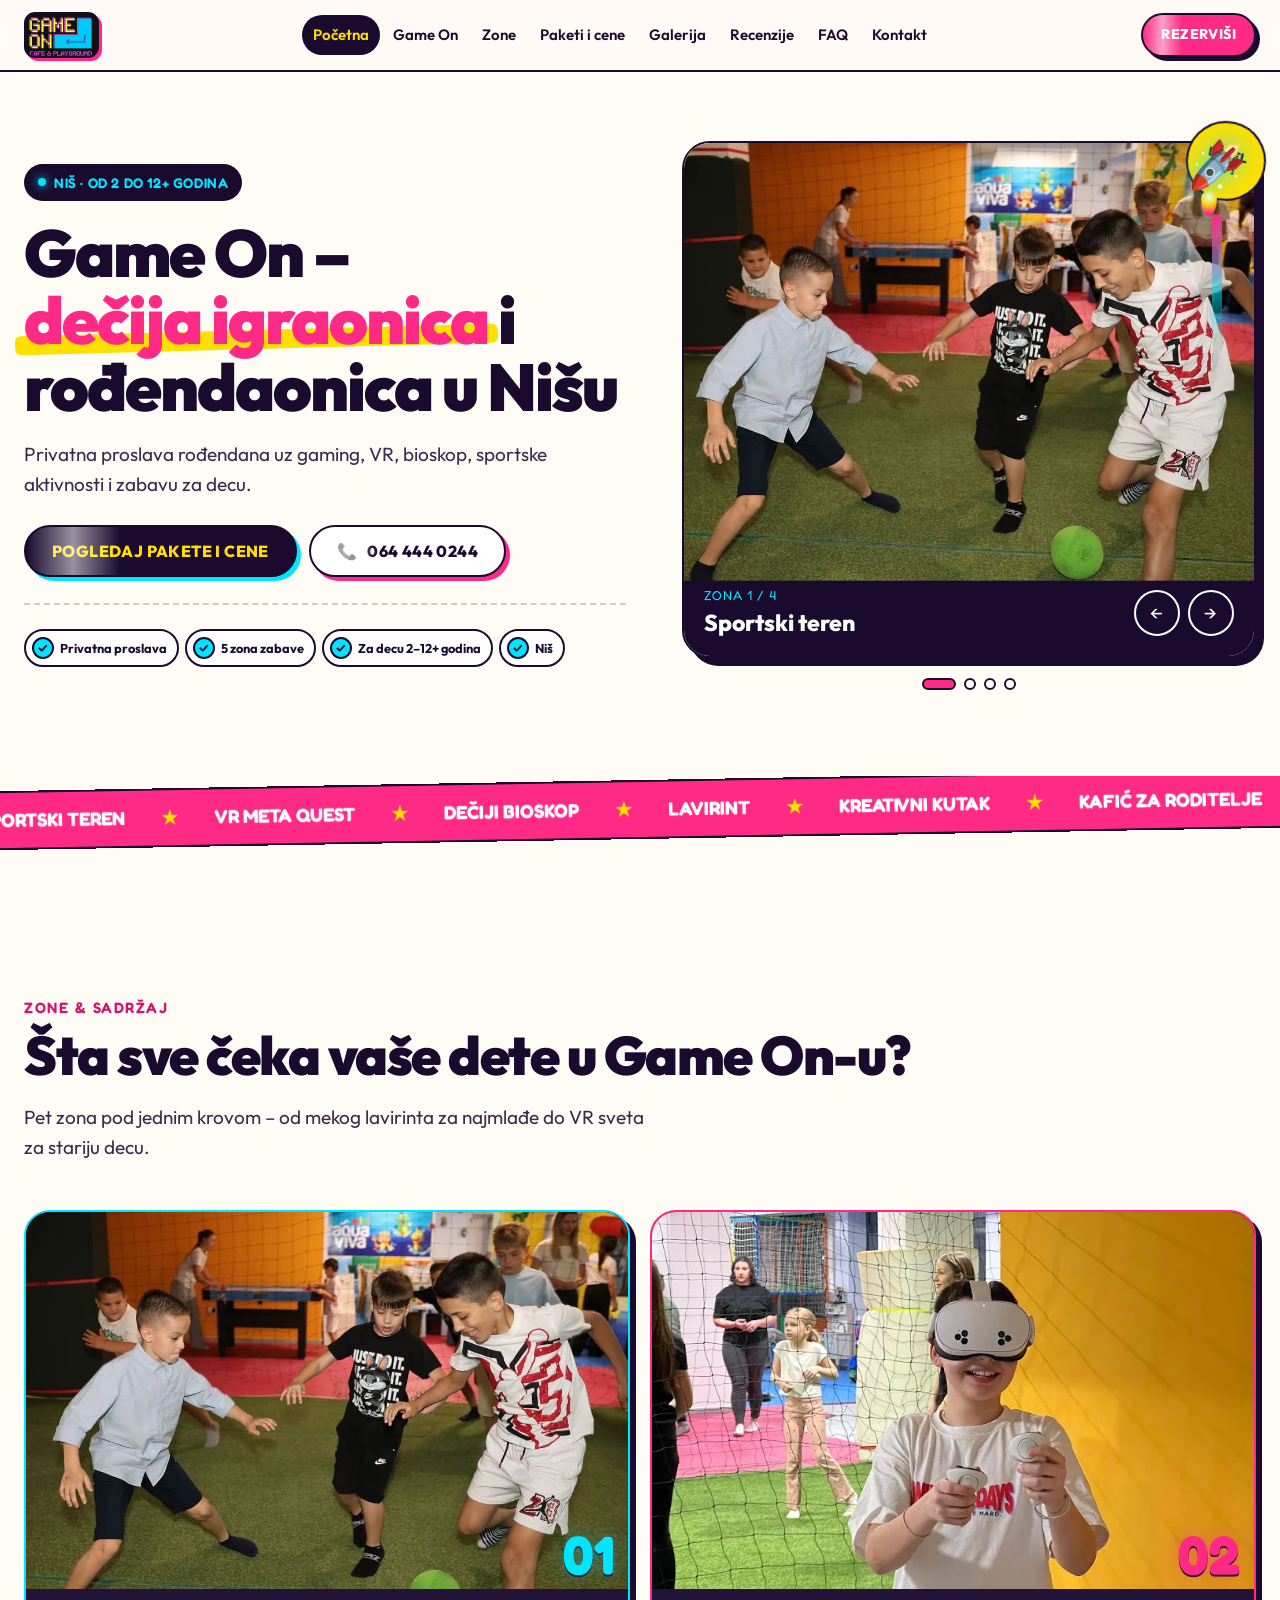
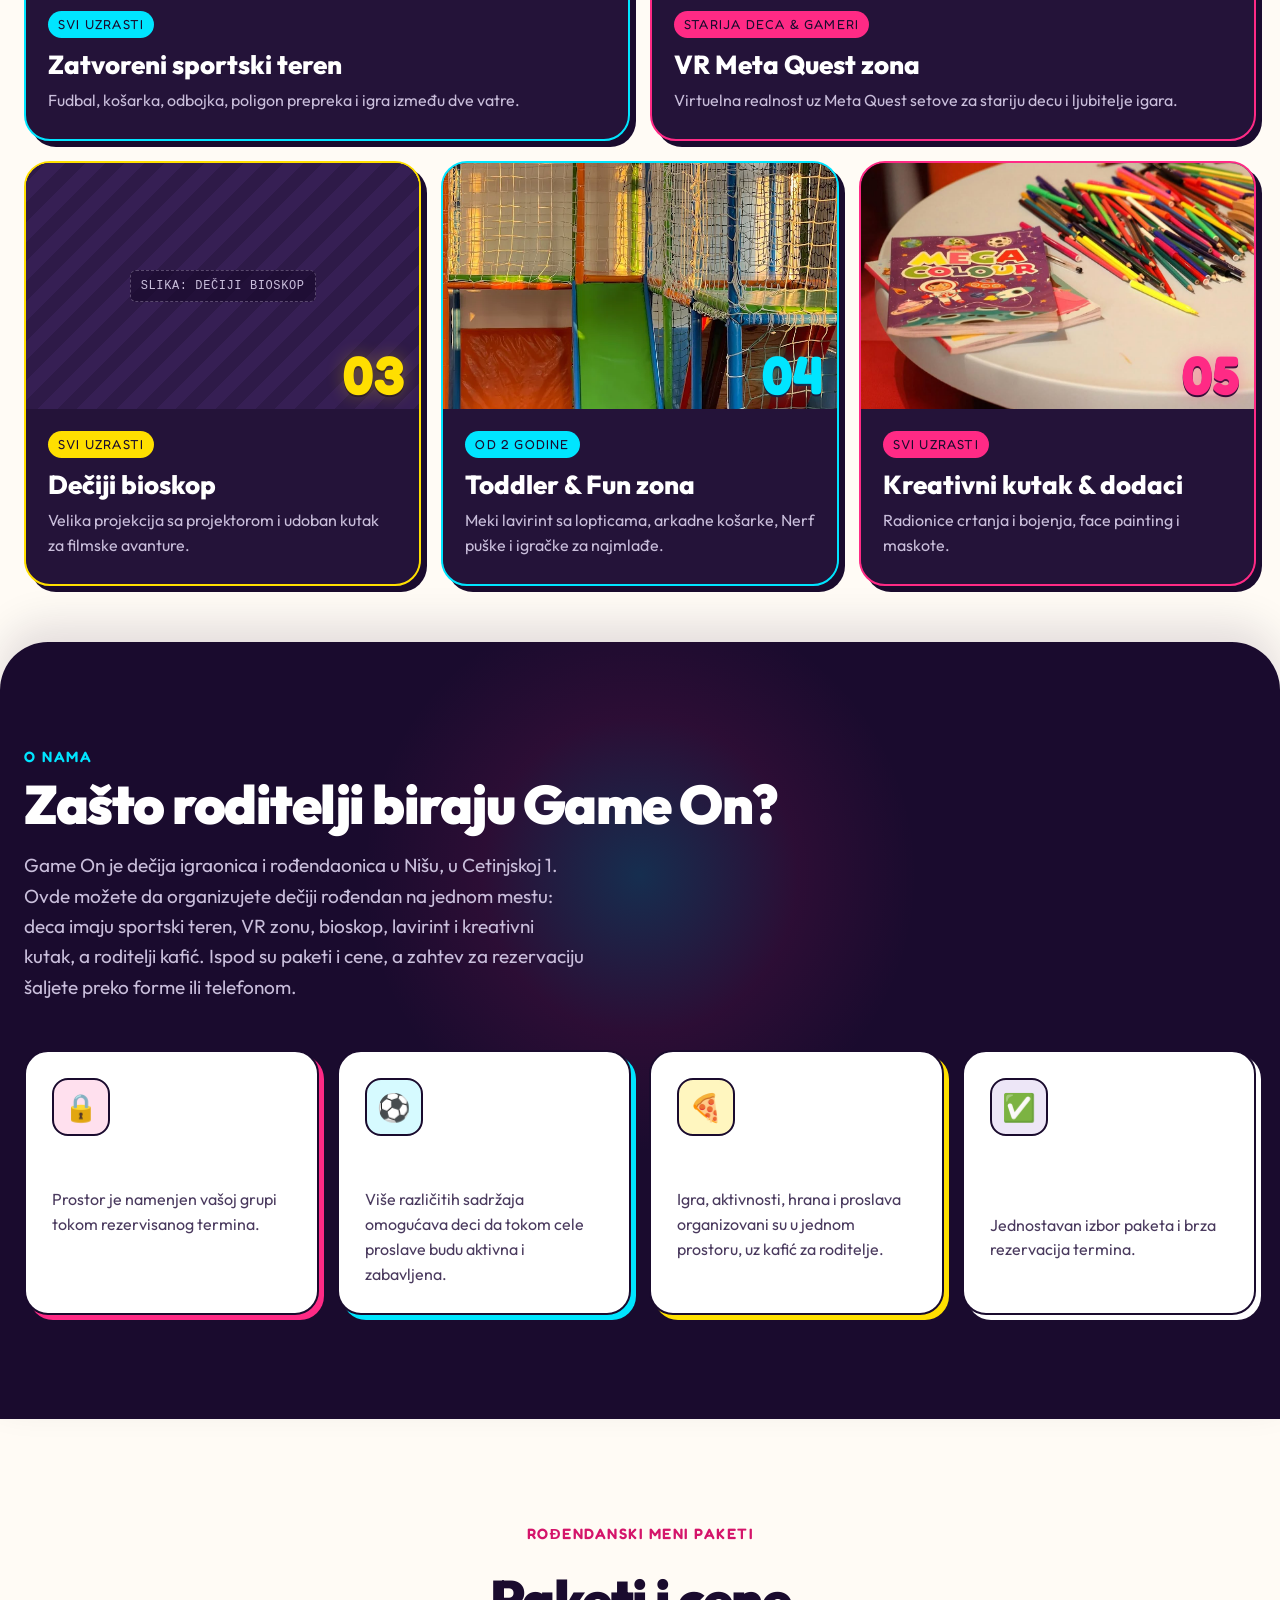
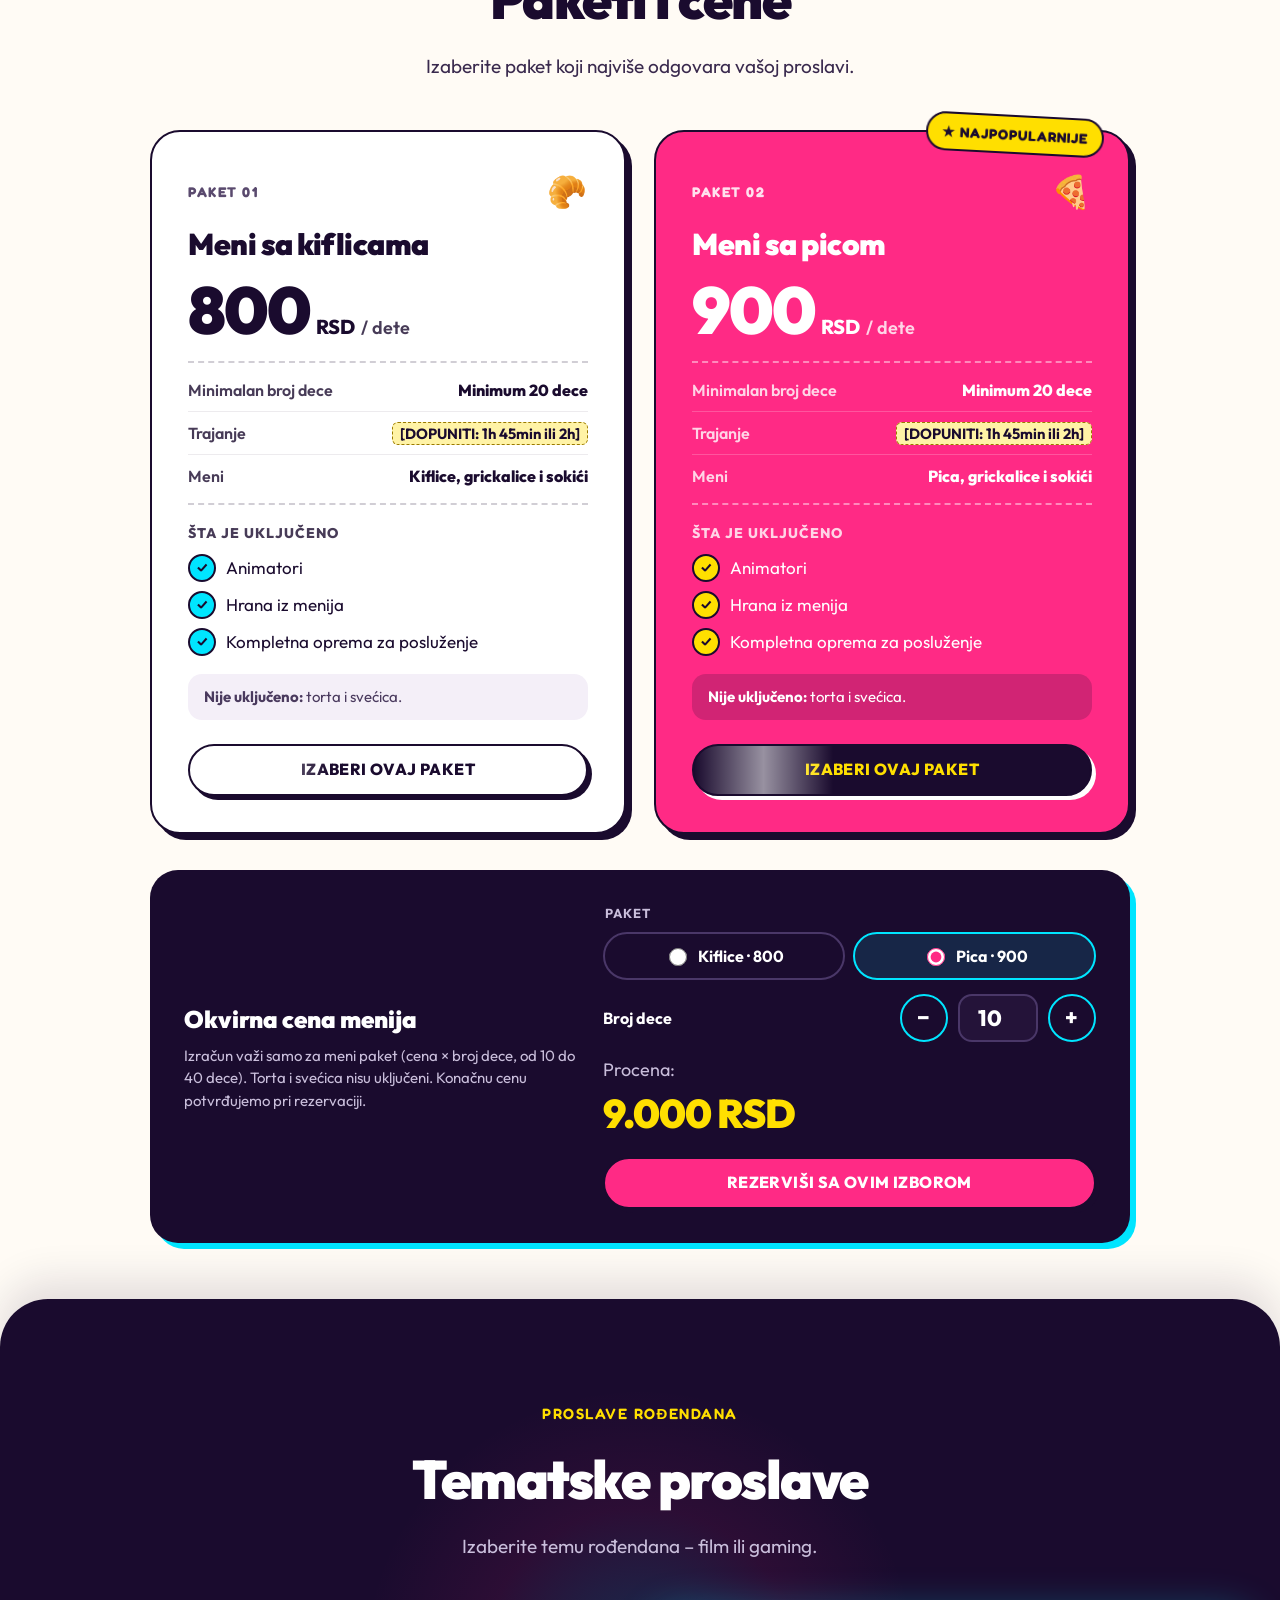
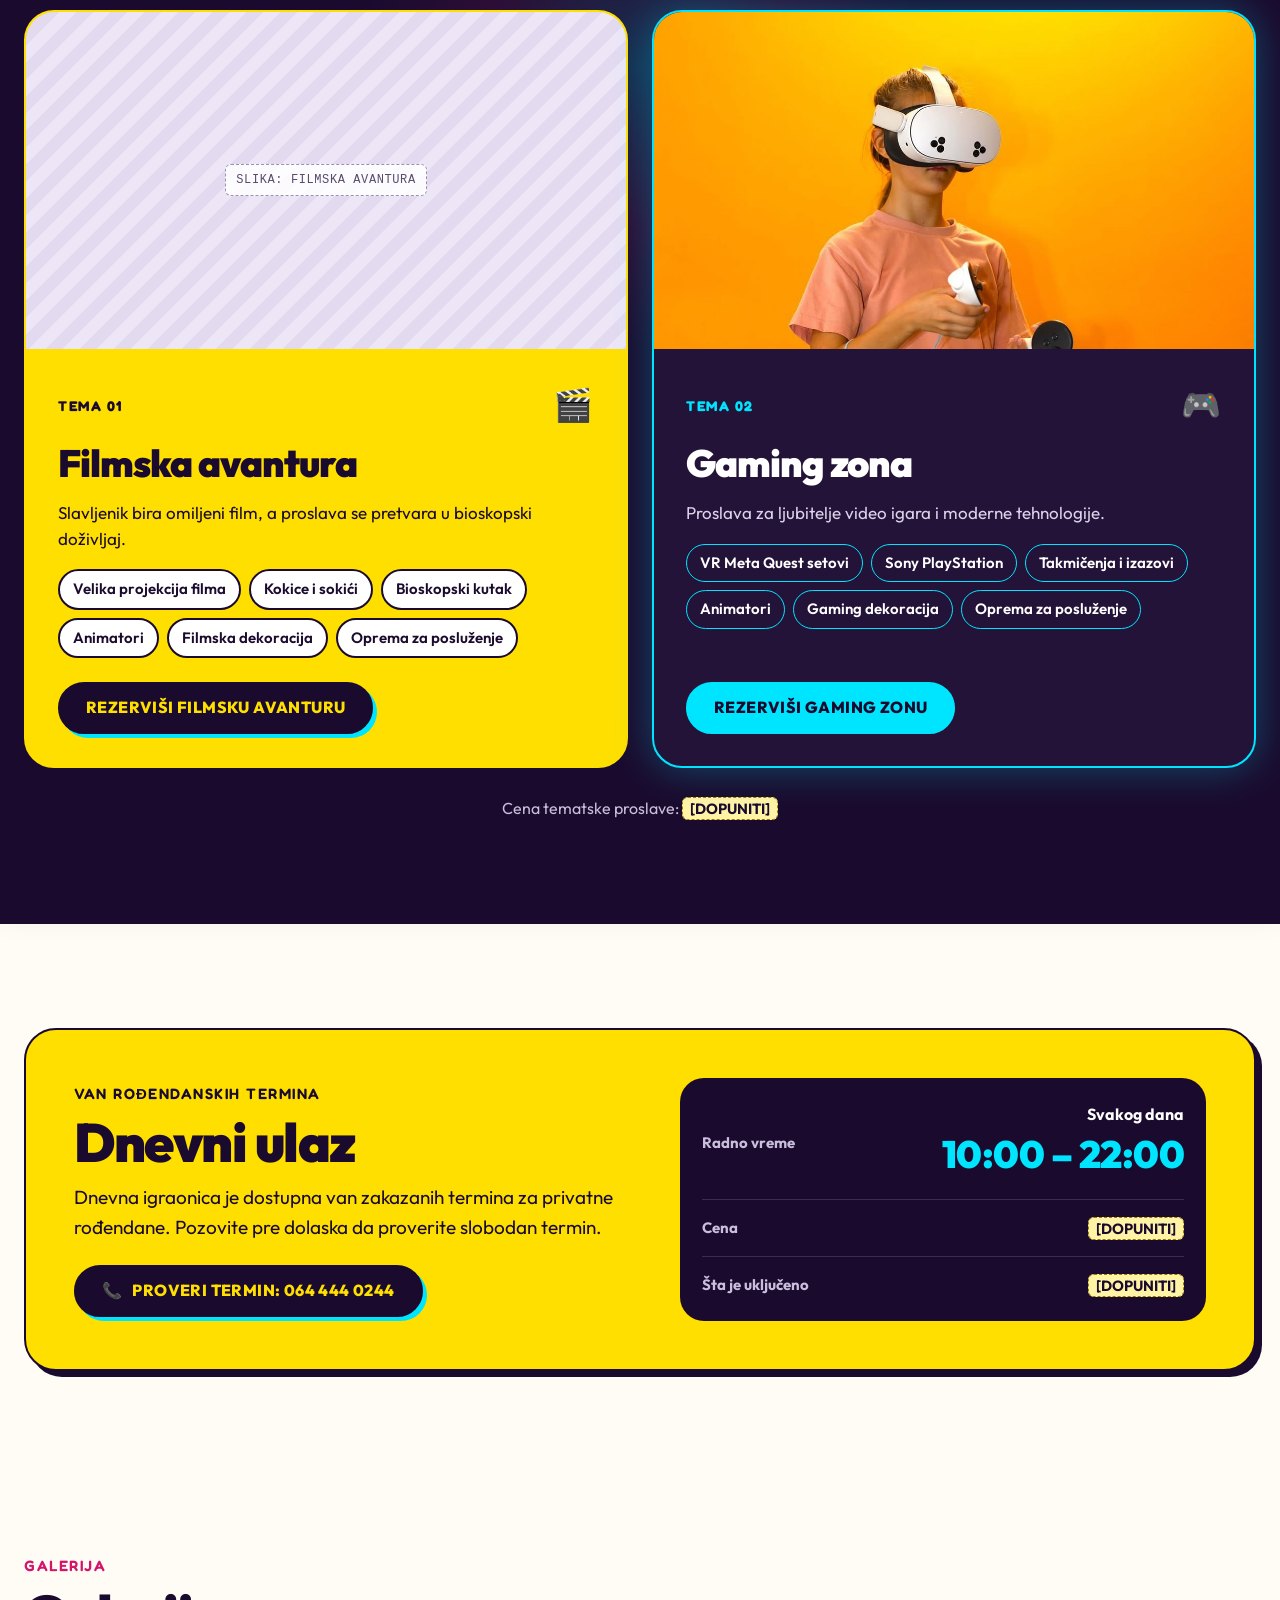
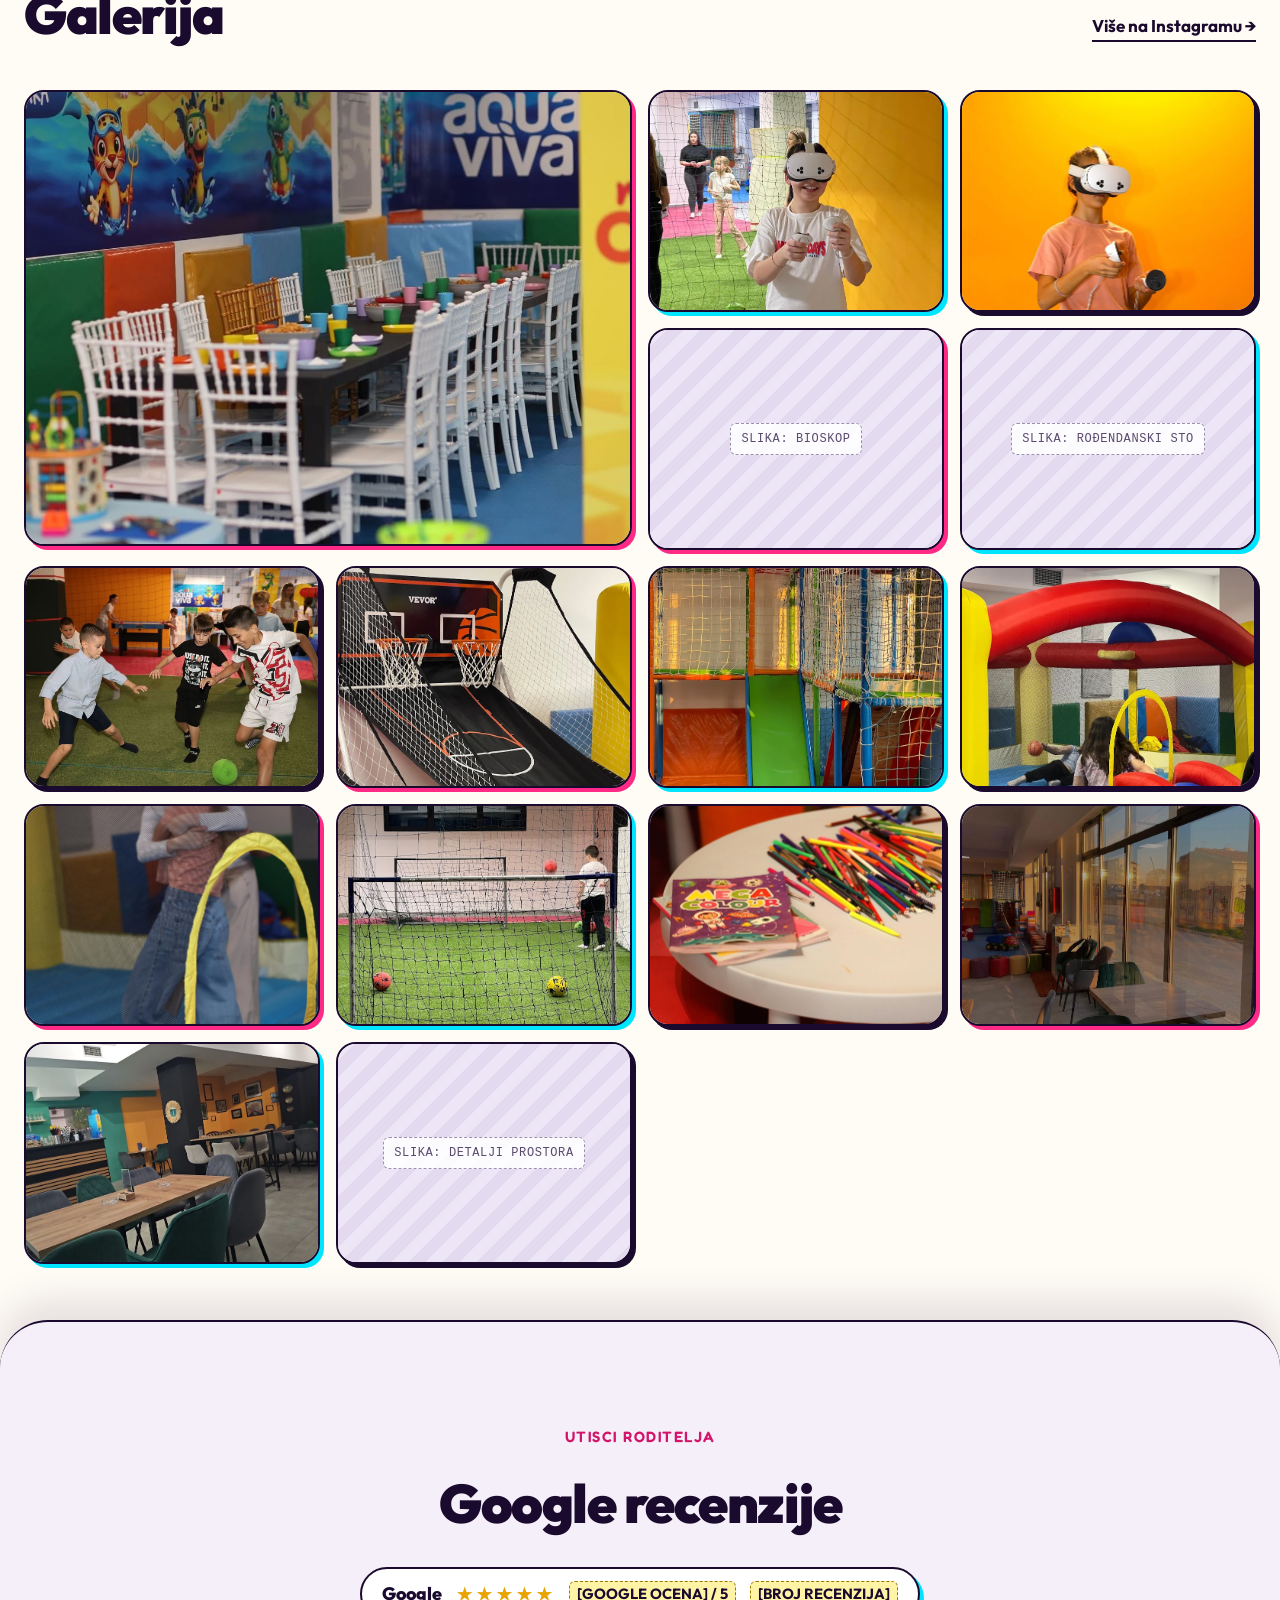
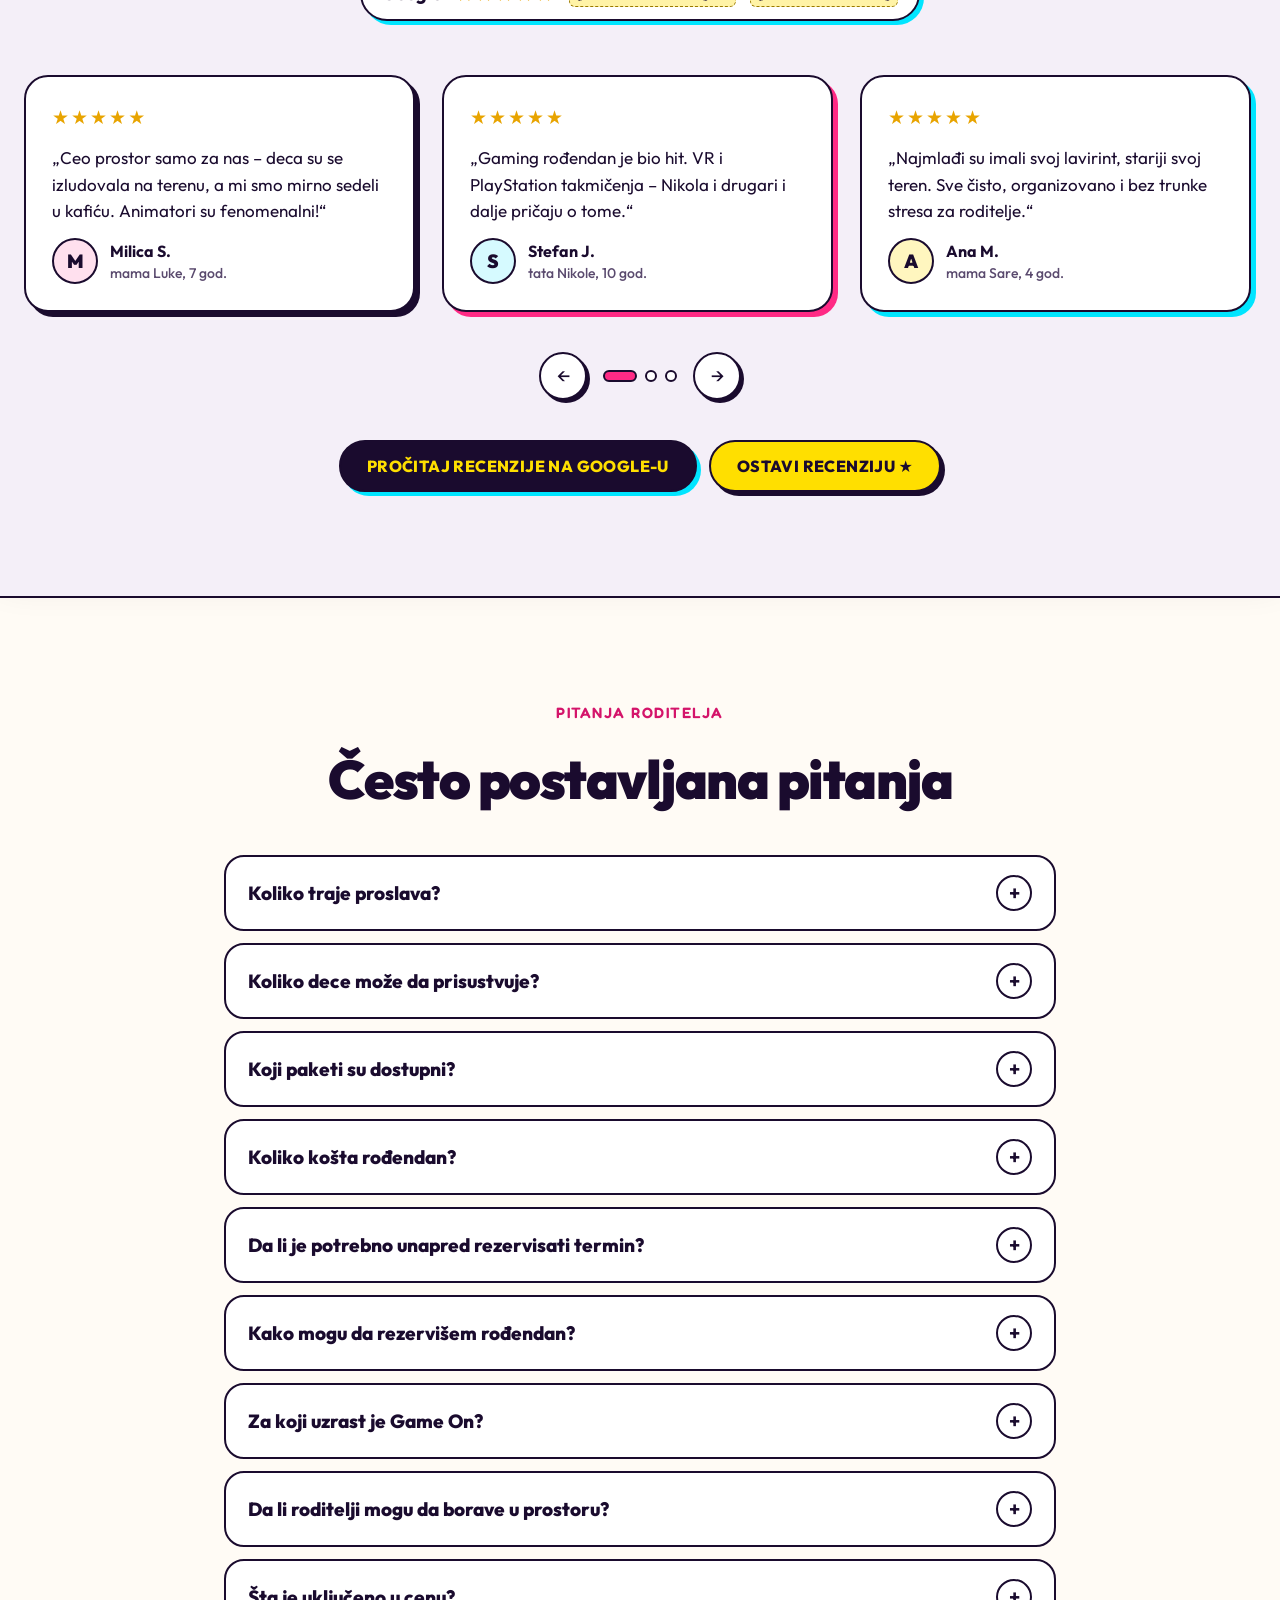
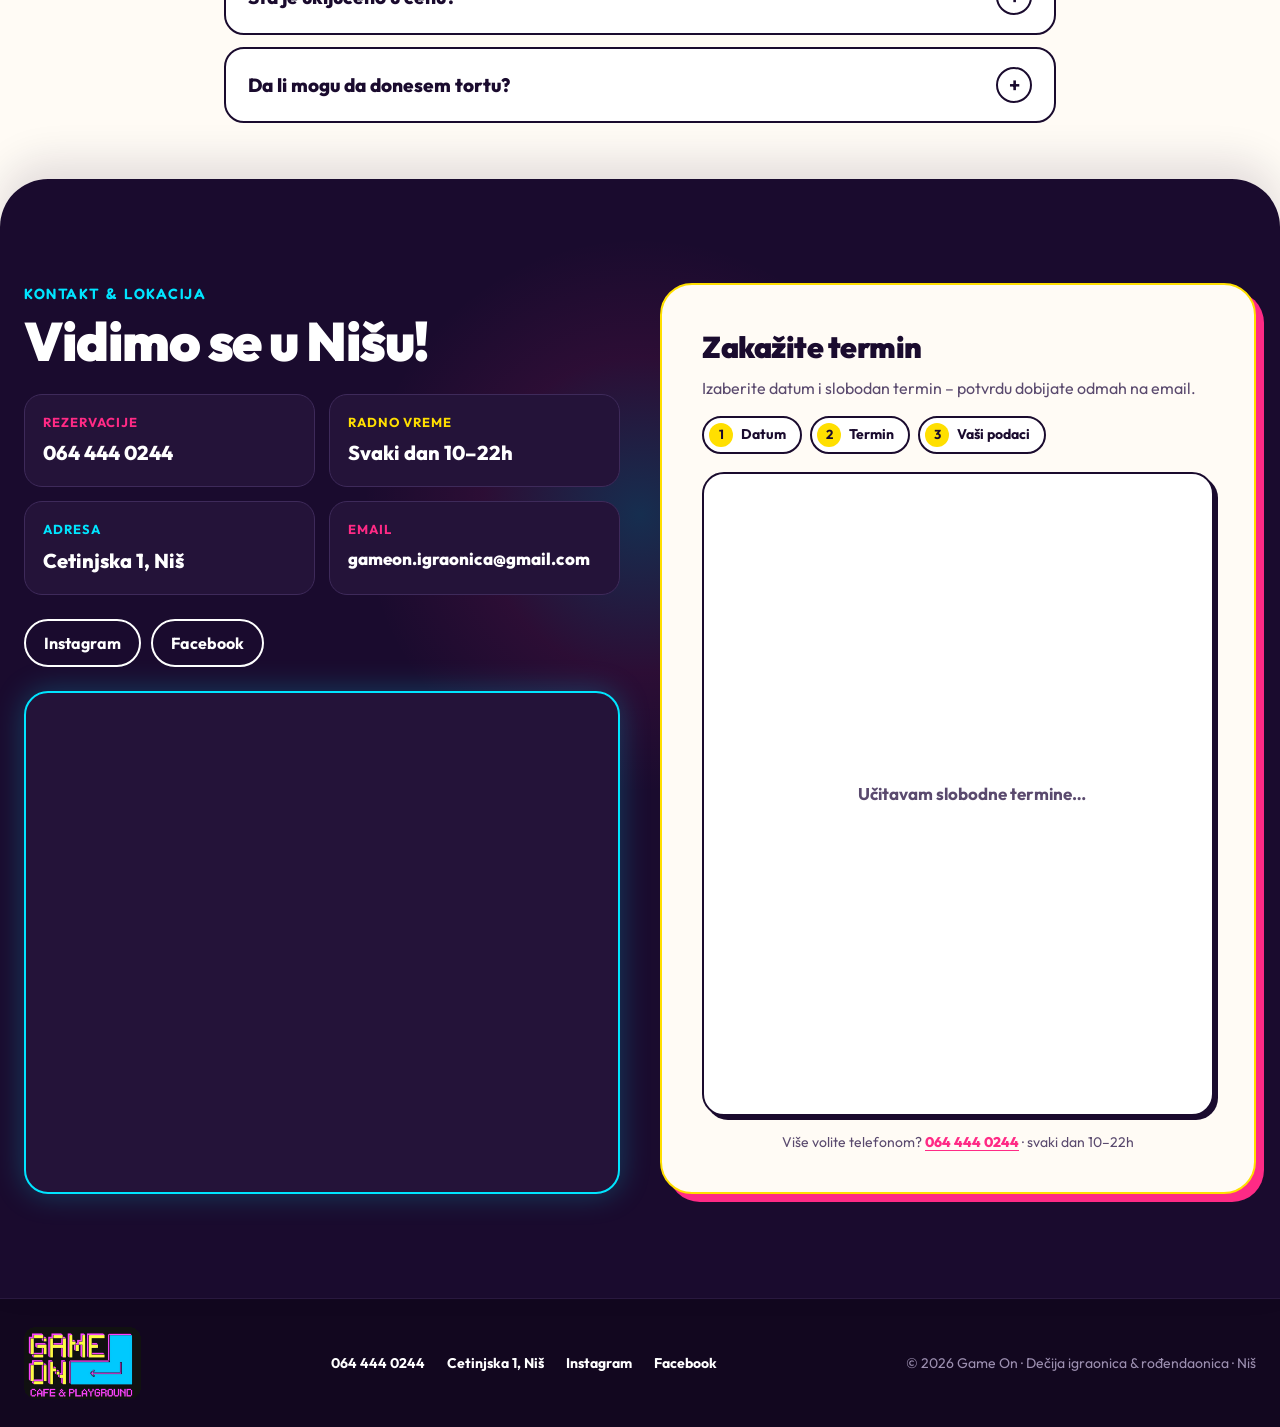
==== index.html @ c467e7fc "Add files via upload" ====
<!DOCTYPE html>
<html lang="sr-Latn">
<head>
<meta charset="utf-8">
<meta name="viewport" content="width=device-width, initial-scale=1.0">
<title>Game On – Dečija igraonica i rođendaonica u Nišu</title>
<meta name="description" content="Game On je dečija igraonica i rođendaonica u Nišu. Pogledajte pakete i cene, zone za zabavu i rezervišite termin za dečiji rođendan.">
<meta name="robots" content="index, follow">
<link rel="canonical" href="https://misicv89-ops.github.io/Game-On/">
<meta name="theme-color" content="#1A0B2E">
<!-- Google Search Console: ovde nalepite verifikacioni meta tag, npr.
<meta name="google-site-verification" content="[DOPUNITI]"> -->

<meta property="og:type" content="website">
<meta property="og:locale" content="sr_RS">
<meta property="og:site_name" content="Game On">
<meta property="og:title" content="Game On – Dečija igraonica i rođendaonica u Nišu">
<meta property="og:description" content="Privatne proslave rođendana uz gaming, VR, bioskop i sportske aktivnosti. Paketi od 800 RSD po detetu. Cetinjska 1, Niš.">
<meta property="og:url" content="https://misicv89-ops.github.io/Game-On/">
<!-- OG slika: zameniti finalnom hero fotografijom (preporuka 1200x630) -->
<meta property="og:image" content="https://misicv89-ops.github.io/Game-On/assets/hero-sala.jpg">
<meta property="og:image:alt" content="Rođendanska sala dečije igraonice Game On u Nišu">
<meta name="twitter:card" content="summary_large_image">
<meta name="twitter:title" content="Game On – Dečija igraonica i rođendaonica u Nišu">
<meta name="twitter:description" content="Privatne proslave rođendana uz gaming, VR, bioskop i sportske aktivnosti u Nišu.">
<meta name="twitter:image" content="https://misicv89-ops.github.io/Game-On/assets/hero-sala.jpg">

<link rel="icon" href="favicon.ico" sizes="any">
<link rel="icon" type="image/png" sizes="32x32" href="assets/icons/favicon-32.png">
<link rel="apple-touch-icon" href="assets/icons/apple-touch-icon.png">
<link rel="manifest" href="site.webmanifest">

<link rel="preconnect" href="https://fonts.googleapis.com">
<link rel="preconnect" href="https://fonts.gstatic.com" crossorigin>
<link rel="stylesheet" href="https://fonts.googleapis.com/css2?family=Fredoka:wght@600;700&family=Outfit:wght@400;600;700;800;900&display=swap">
<link rel="preload" as="image" href="assets/hero-teren.jpg" fetchpriority="high">
<link rel="stylesheet" href="styles.css">
<script>document.documentElement.classList.add('js')</script>
<script defer src="main.js"></script>

<script type="application/ld+json">
{
  "@context": "https://schema.org",
  "@type": "EntertainmentBusiness",
  "@id": "https://misicv89-ops.github.io/Game-On/#business",
  "name": "Game On",
  "description": "Dečija igraonica i rođendaonica u Nišu.",
  "url": "https://misicv89-ops.github.io/Game-On/",
  "image": "https://misicv89-ops.github.io/Game-On/assets/hero-sala.jpg",
  "logo": "https://misicv89-ops.github.io/Game-On/assets/logo.webp",
  "telephone": "+381644440244",
  "email": "gameon.igraonica@gmail.com",
  "address": {
    "@type": "PostalAddress",
    "streetAddress": "Cetinjska 1",
    "addressLocality": "Niš",
    "addressCountry": "RS"
  },
  "openingHoursSpecification": [{
    "@type": "OpeningHoursSpecification",
    "dayOfWeek": ["Monday","Tuesday","Wednesday","Thursday","Friday","Saturday","Sunday"],
    "opens": "10:00",
    "closes": "22:00"
  }],
  "priceRange": "800–900 RSD po detetu",
  "sameAs": [
    "https://www.instagram.com/igraonicagameon/",
    "https://www.facebook.com/p/Igraonica-Game-On-61588146980628/"
  ]
}
</script>
<script type="application/ld+json">
{
  "@context": "https://schema.org",
  "@type": "FAQPage",
  "mainEntity": [
    {"@type":"Question","name":"Koji paketi su dostupni?","acceptedAnswer":{"@type":"Answer","text":"Dostupna su dva rođendanska meni paketa: Meni sa kiflicama (800 RSD po detetu) i Meni sa picom (900 RSD po detetu). Dostupne su i tematske proslave Filmska avantura i Gaming zona."}},
    {"@type":"Question","name":"Koliko košta rođendan?","acceptedAnswer":{"@type":"Answer","text":"Cena je 800 RSD po detetu za Meni sa kiflicama i 900 RSD po detetu za Meni sa picom. Minimalni paket je za 20 dece. Torta i svećica nisu uključeni u cenu."}},
    {"@type":"Question","name":"Kako mogu da rezervišem rođendan?","acceptedAnswer":{"@type":"Answer","text":"Pošaljite zahtev preko forme na sajtu, pozovite 064 444 0244 ili pišite na gameon.igraonica@gmail.com. Termin je potvrđen tek nakon naše potvrde."}},
    {"@type":"Question","name":"Za koji uzrast je Game On?","acceptedAnswer":{"@type":"Answer","text":"Sadržaji su prilagođeni deci od 2 do 12+ godina – od mekog lavirinta za najmlađe do VR Meta Quest zone za stariju decu."}},
    {"@type":"Question","name":"Da li roditelji mogu da borave u prostoru?","acceptedAnswer":{"@type":"Answer","text":"Da. Za roditelje je predviđen kafić u okviru igraonice, sa ponudom hrane i pića."}},
    {"@type":"Question","name":"Šta je uključeno u cenu?","acceptedAnswer":{"@type":"Answer","text":"U cenu paketa uključeni su animatori, hrana iz izabranog menija (kiflice ili pica, grickalice i sokići) i kompletna oprema za posluženje. Torta i svećica nisu uključeni."}}
  ]
}
</script>
</head>
<body>
<a class="skip" href="#main">Preskoči na sadržaj</a>

<header class="hdr" id="hdr">
  <div class="wrap hdr-in">
    <a class="logo" href="#pocetna" aria-label="Game On – početna">
      <span class="logo-img"><img src="assets/logo.webp" alt="Game On logo" width="163" height="100"></span>
      <span class="logo-sub">Dečija igraonica<br>&amp; rođendaonica</span>
    </a>
    <nav class="nav" aria-label="Glavna navigacija">
      <a href="#pocetna">Početna</a>
      <a href="#o-nama">Game On</a>
      <a href="#zone">Zone</a>
      <a href="#paketi">Paketi i cene</a>
      <a href="#galerija">Galerija</a>
      <a href="#recenzije">Recenzije</a>
      <a href="#faq">FAQ</a>
      <a href="#kontakt">Kontakt</a>
    </nav>
    <div class="hdr-actions">
      <a class="btn btn-pink btn-sm hdr-cta" href="#rezervacija">Rezerviši</a>
      <button class="burger" id="burger" type="button" aria-label="Otvori meni" aria-expanded="false" aria-controls="mnav"><span></span><span></span><span></span></button>
    </div>
  </div>
  <nav class="mnav" id="mnav" aria-label="Mobilna navigacija">
    <a href="#pocetna">Početna</a>
    <a href="#o-nama">Game On</a>
    <a href="#zone">Zone</a>
    <a href="#paketi">Paketi i cene</a>
    <a href="#galerija">Galerija</a>
    <a href="#recenzije">Recenzije</a>
    <a href="#faq">FAQ</a>
    <a href="#kontakt">Kontakt</a>
    <a class="btn btn-pink" href="#rezervacija">Rezerviši</a>
  </nav>
  <div class="progress" aria-hidden="true"><div id="progress"></div></div>
</header>

<main id="main">

<!-- 1. HERO -->
<section class="hero" id="pocetna">
  <div class="wrap hero-grid">
    <div class="hero-copy">
      <p class="pill-dark"><span class="dot-cyan" aria-hidden="true"></span>Niš · od 2 do 12+ godina</p>
      <h1>Game On – <span class="hl">dečija igraonica</span> i rođendaonica u Nišu</h1>
      <p class="lead">Privatna proslava rođendana uz gaming, VR, bioskop, sportske aktivnosti i zabavu za decu.</p>
      <div class="hero-cta">
        <a class="btn btn-dark" href="#paketi">Pogledaj pakete i cene</a>
        <a class="btn btn-light btn-call" href="tel:+381644440244" aria-label="Pozovite nas: 064 444 0244"><span class="ico-d" aria-hidden="true">📞</span><span class="pulse" aria-hidden="true"></span><span class="call-pre">Pozovite nas · </span>064 444 0244</a>
      </div>
      <dl class="stats" aria-label="Game On u brojkama">
        <div><dt class="stat-n" data-count>100%</dt><dd>privatne proslave</dd></div>
        <div><dt class="stat-n" data-count>5 zona</dt><dd>igre i zabave</dd></div>
        <div><dt class="stat-n" data-count>10–22h</dt><dd>svakog dana</dd></div>
      </dl>
      <ul class="trust" aria-label="Ukratko o Game On-u">
        <li><span aria-hidden="true">✓</span>Privatna proslava</li>
        <li><span aria-hidden="true">✓</span>5 zona zabave</li>
        <li><span aria-hidden="true">✓</span>Za decu 2–12+ godina</li>
        <li><span aria-hidden="true">✓</span>Niš</li>
      </ul>
    </div>

    <div class="hero-visual">
      <div class="levelup" aria-hidden="true">LEVEL<br>UP!</div>
      <div class="slider" id="slider" aria-roledescription="karusel" aria-label="Prostor igraonice Game On">
        <div class="slides">
          <figure class="slide on"><img src="assets/hero-teren.jpg" alt="Zatvoreni sportski teren u dečijoj igraonici Game On u Nišu" width="1200" height="960" fetchpriority="high" decoding="async"></figure>
          <figure class="slide contain"><img src="assets/hero-vr.jpg" alt="Dete igra VR Meta Quest u gaming zoni igraonice Game On" width="900" height="900" loading="lazy" decoding="async"></figure>
          <figure class="slide"><img src="assets/hero-kafic.webp" alt="Kafić za roditelje u igraonici Game On Niš" width="1200" height="960" loading="lazy" decoding="async"></figure>
          <figure class="slide"><img src="assets/hero-sala.jpg" alt="Rođendanska sala za dečije rođendane u Nišu – Game On" width="1200" height="960" loading="lazy" decoding="async"></figure>
        </div>
        <div class="slider-bar">
          <div>
            <p class="slider-num" id="slideNum">Zona 1 / 4</p>
            <p class="slider-label" id="slideLabel" aria-live="polite">Sportski teren</p>
          </div>
          <div class="slider-btns">
            <button type="button" class="round" id="prev" aria-label="Prethodna fotografija">←</button>
            <button type="button" class="round" id="next" aria-label="Sledeća fotografija">→</button>
          </div>
        </div>
      </div>
      <div class="dots" id="dots" role="group" aria-label="Izbor fotografije">
        <button type="button" aria-label="Sportski teren" aria-current="true"></button>
        <button type="button" aria-label="VR Meta Quest zona"></button>
        <button type="button" aria-label="Kafić za roditelje"></button>
        <button type="button" aria-label="Rođendanska sala"></button>
      </div>
    </div>
  </div>
</section>

<div class="marquee-clip"><div class="marquee" aria-hidden="true">
  <div class="marquee-track">
    <div><span>Sportski teren</span><b>★</b><span>VR Meta Quest</span><b>★</b><span>Dečiji bioskop</span><b>★</b><span>Lavirint</span><b>★</b><span>Kreativni kutak</span><b>★</b><span>Kafić za roditelje</span><b>★</b><span>Nerf &amp; arkade</span><b>★</b><span>Face painting</span><b>★</b></div>
    <div><span>Sportski teren</span><b>★</b><span>VR Meta Quest</span><b>★</b><span>Dečiji bioskop</span><b>★</b><span>Lavirint</span><b>★</b><span>Kreativni kutak</span><b>★</b><span>Kafić za roditelje</span><b>★</b><span>Nerf &amp; arkade</span><b>★</b><span>Face painting</span><b>★</b></div>
  </div>
</div></div>


<!-- 4. ZONE -->
<section class="sec stack sec-cream" id="zone" aria-labelledby="zone-h">
  <div class="wrap">
    <div class="sec-head">
      <div>
        <p class="eyebrow">Zone &amp; sadržaj</p>
        <h2 class="title" id="zone-h">Šta sve čeka vaše dete u Game On-u?</h2>
      </div>
      <p class="lead">Pet zona pod jednim krovom – od mekog lavirinta za najmlađe do VR sveta za stariju decu.</p>
    </div>
    <div class="zones">
      <article class="zone reveal" style="--c:#00E5FF;--g:rgba(0,229,255,.35)">
        <div class="zone-media"><img src="assets/zona-teren.jpg" alt="Zatvoreni sportski teren za fudbal i košarku u igraonici Game On Niš" width="800" height="500" loading="lazy" decoding="async"><span class="zone-num" aria-hidden="true">01</span></div>
        <div class="zone-body">
          <p class="badge">Svi uzrasti</p>
          <h3>Zatvoreni sportski teren</h3>
          <p>Fudbal, košarka, odbojka, poligon prepreka i igra između dve vatre.</p>
        </div>
      </article>
      <article class="zone reveal" style="--c:#FF2A85;--g:rgba(255,42,133,.4)">
        <div class="zone-media"><img src="assets/zona-a.webp" alt="VR Meta Quest gaming zona u dečijoj igraonici Game On" width="800" height="500" loading="lazy" decoding="async"><span class="zone-num" aria-hidden="true">02</span></div>
        <div class="zone-body">
          <p class="badge">Starija deca &amp; gameri</p>
          <h3>VR Meta Quest zona</h3>
          <p>Virtuelna realnost uz Meta Quest setove za stariju decu i ljubitelje igara.</p>
        </div>
      </article>
      <article class="zone reveal" style="--c:#FFDF00;--g:rgba(255,223,0,.3)">
        <div class="zone-media">
          <!-- SLIKA: dečiji bioskop -->
          <div class="ph ph-dark" role="img" aria-label="Dečiji bioskop sa velikim platnom u igraonici Game On Niš"><span>SLIKA: DEČIJI BIOSKOP</span></div>
          <span class="zone-num" aria-hidden="true">03</span>
        </div>
        <div class="zone-body">
          <p class="badge">Svi uzrasti</p>
          <h3>Dečiji bioskop</h3>
          <p>Velika projekcija sa projektorom i udoban kutak za filmske avanture.</p>
        </div>
      </article>
      <article class="zone reveal" style="--c:#00E5FF;--g:rgba(0,229,255,.35)">
        <div class="zone-media"><img src="assets/gal-penjalica.webp" alt="Meki lavirint sa toboganom za najmlađe u igraonici Game On" width="800" height="500" loading="lazy" decoding="async"><span class="zone-num" aria-hidden="true">04</span></div>
        <div class="zone-body">
          <p class="badge">Od 2 godine</p>
          <h3>Toddler &amp; Fun zona</h3>
          <p>Meki lavirint sa lopticama, arkadne košarke, Nerf puške i igračke za najmlađe.</p>
        </div>
      </article>
      <article class="zone reveal" style="--c:#FF2A85;--g:rgba(255,42,133,.4)">
        <div class="zone-media"><img src="assets/zona-c.jpg" alt="Kreativni kutak za crtanje i bojenje u igraonici Game On" width="800" height="500" loading="lazy" decoding="async"><span class="zone-num" aria-hidden="true">05</span></div>
        <div class="zone-body">
          <p class="badge">Svi uzrasti</p>
          <h3>Kreativni kutak &amp; dodaci</h3>
          <p>Radionice crtanja i bojenja, face painting i maskote.</p>
        </div>
      </article>
    </div>
  </div>
</section>

<!-- 5. ZAŠTO GAME ON -->
<section class="sec dark stack" id="o-nama" aria-labelledby="why-h">
  <div class="wrap">
    <div class="sec-head">
      <div>
        <p class="eyebrow eyebrow-cyan">O nama</p>
        <h2 class="title" id="why-h">Zašto roditelji biraju Game On?</h2>
      </div>
      <p class="lead lead-dark seo-text">Game On je dečija igraonica i rođendaonica u Nišu, u Cetinjskoj 1. Ovde možete da organizujete dečiji rođendan na jednom mestu: deca imaju sportski teren, VR zonu, bioskop, lavirint i kreativni kutak, a roditelji kafić. Ispod su paketi i cene, a zahtev za rezervaciju šaljete preko forme ili telefonom.</p>
    </div>
    <div class="why">
      <article class="card reveal" style="--s:#FF2A85"><span class="ico ico-lg" style="--bg:#FFE0EE" aria-hidden="true">🔒</span><h3>Privatna proslava</h3><p>Prostor je namenjen vašoj grupi tokom rezervisanog termina.</p></article>
      <article class="card reveal" style="--s:#00E5FF"><span class="ico ico-lg" style="--bg:#D6FAFF" aria-hidden="true">⚽</span><h3>Zabava za decu</h3><p>Više različitih sadržaja omogućava deci da tokom cele proslave budu aktivna i zabavljena.</p></article>
      <article class="card reveal" style="--s:#FFDF00"><span class="ico ico-lg" style="--bg:#FFF6BF" aria-hidden="true">🍕</span><h3>Sve na jednom mestu</h3><p>Igra, aktivnosti, hrana i proslava organizovani su u jednom prostoru, uz kafić za roditelje.</p></article>
      <article class="card reveal" style="--s:#fff"><span class="ico ico-lg" style="--bg:#EDE6F7" aria-hidden="true">✅</span><h3>Bez nepotrebnog komplikovanja</h3><p>Jednostavan izbor paketa i brza rezervacija termina.</p></article>
    </div>
  </div>
</section>


<!-- 7. PAKETI I CENE -->
<section class="sec" id="paketi" aria-labelledby="paketi-h">
  <div class="wrap">
    <div class="sec-head center">
      <p class="eyebrow">Rođendanski meni paketi</p>
      <h2 class="title" id="paketi-h">Paketi i cene</h2>
      <p class="lead">Izaberite paket koji najviše odgovara vašoj proslavi.</p>
    </div>
    <div class="pkgs">
      <article class="pkg reveal">
        <p class="pkg-tag">Paket 01 <span aria-hidden="true">🥐</span></p>
        <h3>Meni sa kiflicama</h3>
        <p class="price"><strong>800</strong> RSD <span>/ dete</span></p>
        <dl class="facts">
          <div><dt>Minimalan broj dece</dt><dd>Minimum 20 dece</dd></div>
          <!-- DOPUNITI: trajanje. Na starom sajtu stoji i "1h 45min" (paketi) i "2h" (o nama). Upisati tačan podatak. -->
          <div><dt>Trajanje</dt><dd><mark class="todo">[DOPUNITI: 1h 45min ili 2h]</mark></dd></div>
          <div><dt>Meni</dt><dd>Kiflice, grickalice i sokići</dd></div>
        </dl>
        <p class="pkg-sub">Šta je uključeno</p>
        <ul class="checks">
          <li>Animatori</li>
          <li>Hrana iz menija</li>
          <li>Kompletna oprema za posluženje</li>
        </ul>
        <p class="pkg-note"><strong>Nije uključeno:</strong> torta i svećica.</p>
        <button type="button" class="btn btn-light-dark" data-pkg="Meni sa kiflicama — 800 RSD / dete">Izaberi ovaj paket</button>
      </article>
      <article class="pkg pkg-hot reveal">
        <p class="pkg-flag">★ Najpopularnije</p>
        <p class="pkg-tag">Paket 02 <span aria-hidden="true">🍕</span></p>
        <h3>Meni sa picom</h3>
        <p class="price"><strong>900</strong> RSD <span>/ dete</span></p>
        <dl class="facts">
          <div><dt>Minimalan broj dece</dt><dd>Minimum 20 dece</dd></div>
          <div><dt>Trajanje</dt><dd><mark class="todo">[DOPUNITI: 1h 45min ili 2h]</mark></dd></div>
          <div><dt>Meni</dt><dd>Pica, grickalice i sokići</dd></div>
        </dl>
        <p class="pkg-sub">Šta je uključeno</p>
        <ul class="checks">
          <li>Animatori</li>
          <li>Hrana iz menija</li>
          <li>Kompletna oprema za posluženje</li>
        </ul>
        <p class="pkg-note"><strong>Nije uključeno:</strong> torta i svećica.</p>
        <button type="button" class="btn btn-dark-on-pink" data-pkg="Meni sa picom — 900 RSD / dete">Izaberi ovaj paket</button>
      </article>
    </div>

    <!-- 8. IZRAČUN CENE -->
    <div class="calc reveal" id="calc" aria-labelledby="calc-h">
      <div>
        <h3 id="calc-h">Okvirna cena menija</h3>
        <p class="calc-hint">Izračun važi samo za meni paket (cena × broj dece, od 10 do 40 dece). Torta i svećica nisu uključeni. Konačnu cenu potvrđujemo pri rezervaciji.</p>
      </div>
      <div class="calc-ui">
        <fieldset class="seg">
          <legend>Paket</legend>
          <label><input type="radio" name="calcPkg" value="800" data-name="Meni sa kiflicama — 800 RSD / dete"> Kiflice · 800</label>
          <label><input type="radio" name="calcPkg" value="900" data-name="Meni sa picom — 900 RSD / dete" checked> Pica · 900</label>
        </fieldset>
        <div class="stepper">
          <span class="stepper-l" id="kidsL">Broj dece</span>
          <button type="button" id="kidsMinus" aria-label="Smanji broj dece">−</button>
          <input id="kids" type="number" inputmode="numeric" min="10" max="40" value="10" aria-labelledby="kidsL">
          <button type="button" id="kidsPlus" aria-label="Povećaj broj dece">+</button>
        </div>
        <p class="calc-total" aria-live="polite">Procena: <strong id="calcTotal">9.000 RSD</strong></p>
        <button type="button" class="btn btn-pink" id="calcBook">Rezerviši sa ovim izborom</button>
      </div>
    </div>
  </div>
</section>

<!-- 10. TEMATSKE PROSLAVE -->
<section class="sec dark stack" id="tematske" aria-labelledby="tema-h">
  <div class="wrap">
    <div class="sec-head center">
      <p class="eyebrow eyebrow-yellow">Proslave rođendana</p>
      <h2 class="title" id="tema-h">Tematske proslave</h2>
      <p class="lead lead-dark">Izaberite temu rođendana – film ili gaming.</p>
    </div>
    <div class="themes">
      <article class="theme theme-film reveal">
        <div class="theme-media">
          <!-- SLIKA: filmska avantura rođendan -->
          <div class="ph" role="img" aria-label="Filmski rođendan za decu u bioskopu igraonice Game On Niš"><span>SLIKA: FILMSKA AVANTURA</span></div>
        </div>
        <div class="theme-body">
          <p class="pkg-tag">Tema 01 <span aria-hidden="true">🎬</span></p>
          <h3>Filmska avantura</h3>
          <p>Slavljenik bira omiljeni film, a proslava se pretvara u bioskopski doživljaj.</p>
          <ul class="tags">
            <li>Velika projekcija filma</li><li>Kokice i sokići</li><li>Bioskopski kutak</li><li>Animatori</li><li>Filmska dekoracija</li><li>Oprema za posluženje</li>
          </ul>
          <button type="button" class="btn btn-dark" data-pkg="Tematska proslava — Filmska avantura">Rezerviši Filmsku avanturu</button>
        </div>
      </article>
      <article class="theme theme-game reveal">
        <div class="theme-media"><img src="assets/zona-vr2.jpg" alt="Gaming rođendan sa VR Meta Quest setovima u igraonici Game On" width="800" height="500" loading="lazy" decoding="async"></div>
        <div class="theme-body">
          <p class="pkg-tag">Tema 02 <span aria-hidden="true">🎮</span></p>
          <h3>Gaming zona</h3>
          <p>Proslava za ljubitelje video igara i moderne tehnologije.</p>
          <ul class="tags">
            <li>VR Meta Quest setovi</li><li>Sony PlayStation</li><li>Takmičenja i izazovi</li><li>Animatori</li><li>Gaming dekoracija</li><li>Oprema za posluženje</li>
          </ul>
          <button type="button" class="btn btn-cyan" data-pkg="Tematska proslava — Gaming zona">Rezerviši Gaming zonu</button>
        </div>
      </article>
    </div>
    <!-- DOPUNITI: cena tematskih proslava nije poznata -->
    <p class="theme-note">Cena tematske proslave: <mark class="todo">[DOPUNITI]</mark></p>
  </div>
</section>

<!-- 9. DNEVNI ULAZ -->
<section class="sec" id="dnevni-ulaz" aria-labelledby="dnevni-h">
  <div class="wrap">
    <div class="daily reveal">
      <div>
        <p class="eyebrow eyebrow-ink">Van rođendanskih termina</p>
        <h2 class="title" id="dnevni-h">Dnevni ulaz</h2>
        <p class="lead lead-ink">Dnevna igraonica je dostupna van zakazanih termina za privatne rođendane. Pozovite pre dolaska da proverite slobodan termin.</p>
        <a class="btn btn-dark" href="tel:+381644440244" aria-label="Pozovite 064 444 0244 da proverite termin"><span aria-hidden="true">📞</span> Proveri termin: 064 444 0244</a>
      </div>
      <dl class="daily-facts">
        <div><dt>Radno vreme</dt><dd class="daily-time">Svakog dana<br><strong>10:00 – 22:00</strong></dd></div>
        <!-- DOPUNITI: cena dnevnog ulaza -->
        <div><dt>Cena</dt><dd><mark class="todo">[DOPUNITI]</mark></dd></div>
        <!-- DOPUNITI: šta je uključeno u dnevni ulaz -->
        <div><dt>Šta je uključeno</dt><dd><mark class="todo">[DOPUNITI]</mark></dd></div>
      </dl>
    </div>
  </div>
</section>

<!-- 11. GALERIJA -->
<section class="sec sec-tight" id="galerija" aria-labelledby="gal-h">
  <div class="wrap">
    <div class="sec-head">
      <div>
        <p class="eyebrow">Galerija</p>
        <h2 class="title" id="gal-h">Galerija</h2>
      </div>
      <a class="link-arrow" href="https://www.instagram.com/igraonicagameon/" target="_blank" rel="noopener">Više na Instagramu →</a>
    </div>
    <ul class="gallery" id="gallery">
      <li class="g-wide"><button type="button" class="g-btn"><img src="assets/hero-sala.jpg" alt="Enterijer rođendanske sale u igraonici Game On Niš" width="800" height="600" loading="lazy" decoding="async"></button></li>
      <li><button type="button" class="g-btn"><img src="assets/zona-a.webp" alt="Gaming zona igraonice Game On" width="800" height="600" loading="lazy" decoding="async"></button></li>
      <li><button type="button" class="g-btn"><img src="assets/hero-vr.jpg" alt="Dete u VR zoni sa Meta Quest naočarima" width="800" height="600" loading="lazy" decoding="async"></button></li>
      <li><div class="ph" role="img" aria-label="Dečiji bioskop u igraonici Game On"><span>SLIKA: BIOSKOP</span></div></li>
      <li><div class="ph" role="img" aria-label="Postavljen rođendanski sto za dečiji rođendan u Game On-u"><span>SLIKA: ROĐENDANSKI STO</span></div></li>
      <li><button type="button" class="g-btn"><img src="assets/zona-teren.jpg" alt="Sportski teren za fudbal i košarku" width="800" height="600" loading="lazy" decoding="async"></button></li>
      <li><button type="button" class="g-btn"><img src="assets/gal-kosarka.webp" alt="Arkadne košarke u igraonici za decu u Nišu" width="800" height="600" loading="lazy" decoding="async"></button></li>
      <li><button type="button" class="g-btn"><img src="assets/gal-penjalica.webp" alt="Lavirint i tobogan za najmlađe" width="800" height="600" loading="lazy" decoding="async"></button></li>
      <li><button type="button" class="g-btn"><img src="assets/gal-dvorac.webp" alt="Dvorac za skakanje u igraonici Game On" width="800" height="600" loading="lazy" decoding="async"></button></li>
      <li><button type="button" class="g-btn"><img src="assets/gal-zagrljaj.jpg" alt="Deca se igraju u prostoru igraonice Game On" width="800" height="600" loading="lazy" decoding="async"></button></li>
      <li><button type="button" class="g-btn"><img src="assets/zona-b.webp" alt="Fudbal na zatvorenom terenu tokom dečijeg rođendana" width="800" height="600" loading="lazy" decoding="async"></button></li>
      <li><button type="button" class="g-btn"><img src="assets/zona-c.jpg" alt="Kreativni kutak za crtanje i bojenje" width="800" height="600" loading="lazy" decoding="async"></button></li>
      <li><button type="button" class="g-btn"><img src="assets/hero-kafic.webp" alt="Kafić za roditelje u igraonici Game On" width="800" height="600" loading="lazy" decoding="async"></button></li>
      <li><button type="button" class="g-btn"><img src="assets/gal-kafic2.webp" alt="Prostor kafića sa mestima za sedenje" width="800" height="600" loading="lazy" decoding="async"></button></li>
      <li class="g-wide-m"><div class="ph" role="img" aria-label="Detalji enterijera igraonice Game On"><span>SLIKA: DETALJI PROSTORA</span></div></li>
    </ul>
  </div>
  <div class="lb" id="lb" role="dialog" aria-modal="true" aria-label="Galerija fotografija" hidden>
    <img id="lbImg" alt="">
    <p class="lb-cap" id="lbCap"></p>
    <button type="button" class="round lb-x" id="lbClose" aria-label="Zatvori galeriju">✕</button>
    <button type="button" class="round lb-prev" id="lbPrev" aria-label="Prethodna fotografija">←</button>
    <button type="button" class="round lb-next" id="lbNext" aria-label="Sledeća fotografija">→</button>
  </div>
</section>

<!-- 12. GOOGLE RECENZIJE -->
<section class="sec sec-lilac stack" id="recenzije" aria-labelledby="rec-h">
  <div class="wrap">
    <div class="sec-head center">
      <p class="eyebrow">Utisci roditelja</p>
      <h2 class="title" id="rec-h">Google recenzije</h2>
      <!-- DOPUNITI: stvarna Google ocena i broj recenzija -->
      <p class="rating"><span class="rating-g">Google</span><span class="stars" aria-hidden="true">★★★★★</span><mark class="todo">[GOOGLE OCENA] / 5</mark><mark class="todo">[BROJ RECENZIJA]</mark></p>
    </div>
    <!-- PRIMERI iz stare verzije: zameniti stvarnim Google recenzijama pre objave -->
    <div class="rv" id="rv" aria-roledescription="karusel" aria-label="Utisci roditelja">
      <div class="rv-view">
        <div class="rv-track" id="rvTrack">
          <figure class="review"><div class="review-card">
            <div class="stars" aria-label="5 od 5 zvezdica">★★★★★</div>
            <blockquote>„Ceo prostor samo za nas – deca su se izludovala na terenu, a mi smo mirno sedeli u kafiću. Animatori su fenomenalni!“</blockquote>
            <figcaption><span class="av" style="--bg:#FFE0EE" aria-hidden="true">M</span><span><strong>Milica S.</strong><span class="role">mama Luke, 7 god.</span></span></figcaption>
          </div></figure>
          <figure class="review"><div class="review-card">
            <div class="stars" aria-label="5 od 5 zvezdica">★★★★★</div>
            <blockquote>„Gaming rođendan je bio hit. VR i PlayStation takmičenja – Nikola i drugari i dalje pričaju o tome.“</blockquote>
            <figcaption><span class="av" style="--bg:#D6FAFF" aria-hidden="true">S</span><span><strong>Stefan J.</strong><span class="role">tata Nikole, 10 god.</span></span></figcaption>
          </div></figure>
          <figure class="review"><div class="review-card">
            <div class="stars" aria-label="5 od 5 zvezdica">★★★★★</div>
            <blockquote>„Najmlađi su imali svoj lavirint, stariji svoj teren. Sve čisto, organizovano i bez trunke stresa za roditelje.“</blockquote>
            <figcaption><span class="av" style="--bg:#FFF6BF" aria-hidden="true">A</span><span><strong>Ana M.</strong><span class="role">mama Sare, 4 god.</span></span></figcaption>
          </div></figure>
          <figure class="review"><div class="review-card">
            <div class="stars" aria-label="5 od 5 zvezdica">★★★★★</div>
            <blockquote>„Pica je stigla topla, posluženje besprekorno, a kafić prostran – svi gosti su imali gde da sednu.“</blockquote>
            <figcaption><span class="av" style="--bg:#EDE6F7" aria-hidden="true">J</span><span><strong>Jovana P.</strong><span class="role">mama Vuka, 6 god.</span></span></figcaption>
          </div></figure>
          <figure class="review"><div class="review-card">
            <div class="stars" aria-label="5 od 5 zvezdica">★★★★★</div>
            <blockquote>„Filmska avantura je bila pun pogodak – kokice, veliko platno i animatori koji znaju da drže pažnju dece.“</blockquote>
            <figcaption><span class="av" style="--bg:#FFE0EE" aria-hidden="true">M</span><span><strong>Marko D.</strong><span class="role">tata Ive, 9 god.</span></span></figcaption>
          </div></figure>
        </div>
      </div>
      <div class="rv-nav">
        <button type="button" class="rv-btn" id="rvPrev" aria-label="Prethodna recenzija">←</button>
        <div class="rv-dots" id="rvDots" role="group" aria-label="Izbor recenzije"></div>
        <button type="button" class="rv-btn" id="rvNext" aria-label="Sledeća recenzija">→</button>
      </div>
    </div>
    <div class="center-cta">
      <a class="btn btn-dark" href="https://www.google.com/search?kgmid=/g/11n43rxx9b&amp;q=game+on+igraonica" target="_blank" rel="noopener">Pročitaj recenzije na Google-u</a>
      <a class="btn btn-yellow" href="https://www.google.com/maps/search/?api=1&amp;query=Game+On+igraonica+Cetinjska+1+Ni%C5%A1" target="_blank" rel="noopener">Ostavi recenziju ★</a>
    </div>
  </div>
</section>

<!-- 13. FAQ -->
<section class="sec" id="faq" aria-labelledby="faq-h">
  <div class="wrap faq-wrap">
    <div class="sec-head center">
      <p class="eyebrow">Pitanja roditelja</p>
      <h2 class="title" id="faq-h">Često postavljana pitanja</h2>
    </div>
    <div class="faq">
      <details><summary>Koliko traje proslava?</summary><p><mark class="todo">[DOPUNITI INFORMACIJU: 1h 45min ili 2h]</mark></p></details>
      <details><summary>Koliko dece može da prisustvuje?</summary><p>Minimalni paket je za 20 dece. Maksimalan broj dece: <mark class="todo">[DOPUNITI INFORMACIJU]</mark></p></details>
      <details><summary>Koji paketi su dostupni?</summary><p>Dostupna su dva rođendanska meni paketa: <strong>Meni sa kiflicama</strong> (800 RSD po detetu) i <strong>Meni sa picom</strong> (900 RSD po detetu). Dostupne su i tematske proslave <strong>Filmska avantura</strong> i <strong>Gaming zona</strong>.</p></details>
      <details><summary>Koliko košta rođendan?</summary><p>Cena je 800 RSD po detetu za Meni sa kiflicama i 900 RSD po detetu za Meni sa picom. Minimalni paket je za 20 dece. Torta i svećica nisu uključeni u cenu.</p></details>
      <details><summary>Da li je potrebno unapred rezervisati termin?</summary><p><mark class="todo">[DOPUNITI INFORMACIJU: koliko dana unapred]</mark></p></details>
      <details><summary>Kako mogu da rezervišem rođendan?</summary><p>Pošaljite zahtev preko <a href="#rezervacija">forme za rezervaciju</a>, pozovite <a href="tel:+381644440244">064 444 0244</a> ili pišite na <a href="mailto:gameon.igraonica@gmail.com">gameon.igraonica@gmail.com</a>. Termin je potvrđen tek nakon naše potvrde.</p></details>
      <details><summary>Za koji uzrast je Game On?</summary><p>Sadržaji su prilagođeni deci od 2 do 12+ godina – od mekog lavirinta za najmlađe do VR Meta Quest zone za stariju decu.</p></details>
      <details><summary>Da li roditelji mogu da borave u prostoru?</summary><p>Da. Za roditelje je predviđen kafić u okviru igraonice, sa ponudom hrane i pića.</p></details>
      <details><summary>Šta je uključeno u cenu?</summary><p>U cenu paketa uključeni su animatori, hrana iz izabranog menija (kiflice ili pica, grickalice i sokići) i kompletna oprema za posluženje. Torta i svećica nisu uključeni.</p></details>
      <details><summary>Da li mogu da donesem tortu?</summary><p>Torta i svećica nisu uključeni u cenu paketa. Da li možete doneti svoju tortu: <mark class="todo">[DOPUNITI INFORMACIJU]</mark></p></details>
    </div>
  </div>
</section>

<!-- 14. KONTAKT, LOKACIJA I REZERVACIJA -->
<section class="sec dark stack" id="kontakt" aria-labelledby="kontakt-h">
  <div class="wrap kontakt">
    <div class="k-left">
      <div class="k-head">
        <p class="eyebrow eyebrow-cyan">Kontakt &amp; lokacija</p>
        <h2 class="title" id="kontakt-h">Vidimo se u Nišu!</h2>
      </div>
      <address class="k-grid">
        <a class="k-card" style="--k:#FF2A85" href="tel:+381644440244"><span class="k-l">Rezervacije</span><span class="k-v">064 444 0244</span></a>
        <div class="k-card" style="--k:#FFDF00"><span class="k-l">Radno vreme</span><span class="k-v">Svaki dan 10–22h</span></div>
        <a class="k-card" style="--k:#00E5FF" href="https://www.google.com/maps/search/?api=1&amp;query=Cetinjska+1%2C+Ni%C5%A1%2C+Serbia" target="_blank" rel="noopener"><span class="k-l">Adresa</span><span class="k-v">Cetinjska 1, Niš</span></a>
        <a class="k-card" style="--k:#FF2A85" id="mailCard" href="mailto:gameon.igraonica@gmail.com?subject=Upit%20za%20rezervaciju"><span class="k-l">Email</span><span class="k-v k-mail">gameon.igraonica@gmail.com</span></a>
      </address>
      <div class="socials">
        <a class="soc soc-ig" href="https://www.instagram.com/igraonicagameon/" target="_blank" rel="noopener">Instagram</a>
        <a class="soc soc-fb" href="https://www.facebook.com/p/Igraonica-Game-On-61588146980628/" target="_blank" rel="noopener">Facebook</a>
      </div>
      <div class="map">
        <iframe title="Mapa – Game On, Cetinjska 1, Niš" src="https://maps.google.com/maps?q=Cetinjska%201%2C%20Ni%C5%A1%2C%20Serbia&amp;z=16&amp;output=embed" loading="lazy" referrerpolicy="no-referrer-when-downgrade"></iframe>
      </div>
    </div>

    <div class="form-card rez-card" id="rezervacija">
      <h3 class="form-h">Zakažite termin</h3>
      <p class="form-sub">Izaberite datum i slobodan termin – potvrdu dobijate odmah na email.</p>
      <ol class="rez-steps" aria-label="Koraci">
        <li><b>1</b>Datum</li><li><b>2</b>Termin</li><li><b>3</b>Vaši podaci</li>
      </ol>
      <div class="rez-frame">
        <div id="my-cal-inline" class="rez-inline"><p class="rez-loading"><span class="spin spin-ink" aria-hidden="true"></span> Učitavam slobodne termine…</p></div>
      </div>
      <p class="f-note">Više volite telefonom? <a href="tel:+381644440244">064 444 0244</a> · svaki dan 10–22h</p>
    </div>
  </div>
</section>
<script>
(function () {
  var el = document.getElementById('my-cal-inline'), done = false;
  if (!el) return;
  function load() {
    if (done) return; done = true;
    (function (C, A, L) { var p = function (a, ar) { a.q.push(ar); }; var d = C.document; C.Cal = C.Cal || function () { var cal = C.Cal; var ar = arguments; if (!cal.loaded) { cal.ns = {}; cal.q = cal.q || []; d.head.appendChild(d.createElement("script")).src = A; cal.loaded = true; } if (ar[0] === L) { var api = function () { p(api, arguments); }; var namespace = ar[1]; api.q = api.q || []; if (typeof namespace === "string") { cal.ns[namespace] = cal.ns[namespace] || api; p(cal.ns[namespace], ar); p(cal, ["initNamespace", namespace]); } else p(cal, ar); return; } p(cal, ar); }; })(window, "https://app.cal.com/embed/embed.js", "init");
    Cal("init", { origin: "https://app.cal.com" });
    Cal("on", { action: "linkReady", callback: function () { el.classList.add("ready"); } });
    var mo = new MutationObserver(function () {
      var cal = el.querySelector('cal-inline, iframe');
      if (!cal) return;
      var l = el.querySelector('.rez-loading'); if (l) l.remove();
      el.classList.add('ready'); mo.disconnect();
    });
    mo.observe(el, { childList: true, subtree: true });
    var CAL_USER = "vlada-2iou1r", CAL_EVENT = "rezervacija-termina-igraonica";
    var cfg = { "layout": "month_view", "useSlotsViewOnSmallScreen": "true", "theme": "light" };
    function mount(first) {
      if (mount.done) return; mount.done = true;
      if (first) { cfg.month = first.slice(0, 7); cfg.date = first; }
      Cal("inline", { elementOrSelector: "#my-cal-inline", calLink: CAL_USER + "/" + CAL_EVENT, config: cfg });
    }
    // pronađi prvi dan sa slobodnim terminom (Cal.com javni API); ako ne uspe, kalendar se otvara normalno
    var t = new Date(), end = new Date(t.getTime() + 180 * 864e5), f = function (d) { return d.toISOString().slice(0, 10); };
    setTimeout(function () { mount(); }, 4000);
    fetch("https://api.cal.com/v2/slots?eventTypeSlug=" + CAL_EVENT + "&username=" + CAL_USER + "&start=" + f(t) + "&end=" + f(end) + "&timeZone=Europe/Belgrade", { headers: { "cal-api-version": "2024-09-04" } })
      .then(function (r) { return r.ok ? r.json() : null; })
      .then(function (j) {
        var d = j && j.data, days = d ? Object.keys(d).filter(function (k) { return /^\d{4}-\d{2}-\d{2}$/.test(k) && d[k] && d[k].length; }).sort() : [];
        mount(days[0]);
      })
      .catch(function () { mount(); });
    Cal("ui", {
      "theme": "light",
      "cssVarsPerTheme": { "light": { "cal-brand": "#FF2A85", "cal-text-emphasis": "#1A0B2E", "cal-border-emphasis": "#1A0B2E" } },
      "hideEventTypeDetails": true,
      "layout": "month_view"
    });
  }
  if ('IntersectionObserver' in window) {
    var io = new IntersectionObserver(function (en) { if (en[0].isIntersecting) { io.disconnect(); load(); } }, { rootMargin: '800px 0px' });
    io.observe(el);
  } else load();
  if (location.hash === '#rezervacija') load();
  window.addEventListener('hashchange', function () { if (location.hash === '#rezervacija') load(); });
})();
</script>




</main>

<!-- 16. FOOTER -->
<footer class="ftr">
  <div class="wrap ftr-row">
    <span class="ftr-logo"><img src="assets/logo.webp" alt="Game On – dečija igraonica i rođendaonica u Nišu" width="163" height="100" loading="lazy"></span>
    <nav class="ftr-contact" aria-label="Kontakt">
      <a href="tel:+381644440244">064 444 0244</a>
      <a href="https://www.google.com/maps/search/?api=1&amp;query=Cetinjska+1%2C+Ni%C5%A1%2C+Serbia" target="_blank" rel="noopener">Cetinjska 1, Niš</a>
      <a class="ig" href="https://www.instagram.com/igraonicagameon/" target="_blank" rel="noopener">Instagram</a>
      <a class="fb" href="https://www.facebook.com/p/Igraonica-Game-On-61588146980628/" target="_blank" rel="noopener">Facebook</a>
    </nav>
    <p class="ftr-copy">© 2026 Game On · Dečija igraonica &amp; rođendaonica · Niš</p>
  </div>
</footer>

<div class="mbar" id="mbar">
  <a class="btn btn-light" href="tel:+381644440244">Pozovi</a>
  <a class="btn btn-pink" href="#rezervacija">Rezerviši</a>
</div>
</body>
</html>
---- styles.css ----
:root{--ink:#1A0B2E;--pink:#FF2A85;--cyan:#00E5FF;--yellow:#FFDF00;--cream:#FFFBF5;--lilac:#F4EFF8;--muted:#5A4A6E;--panel:#241339;--soft:#C9BEDB;--ease:cubic-bezier(.2,.8,.2,1)}
*{box-sizing:border-box}
html{overflow-x:clip;scroll-behavior:smooth;scroll-padding-top:80px;-webkit-text-size-adjust:100%}
body{margin:0;font-family:'Outfit',system-ui,-apple-system,'Segoe UI',sans-serif;background:var(--cream);color:var(--ink);-webkit-font-smoothing:antialiased;overflow-x:hidden;line-height:1.5}
img{max-width:100%;display:block}
a{color:var(--pink);text-underline-offset:3px}a:hover{color:var(--ink)}
h1,h2,h3,p,ul,ol,dl,dd,figure,blockquote{margin:0}
ul,ol{padding:0;list-style:none}
button,input,select,textarea{font:inherit;color:inherit}
:focus-visible{outline:3px solid var(--cyan);outline-offset:3px;border-radius:10px}
.wrap{max-width:1280px;margin:0 auto;padding-left:24px;padding-right:24px}
.skip{position:absolute;left:-9999px;top:8px;z-index:300;background:#fff;color:var(--ink);padding:12px 18px;border:2px solid var(--ink);border-radius:12px;font-weight:700}
.skip:focus{left:12px}
.todo{background:#FFF3A6;color:var(--ink);border:1.5px dashed #9A7A00;border-radius:6px;padding:1px 7px;font-weight:700;font-size:.92em}

/* type */
.eyebrow{font-family:'Fredoka',sans-serif;font-weight:600;font-size:15px;letter-spacing:1.5px;text-transform:uppercase;color:#D4146A}
.eyebrow-cyan{color:var(--cyan)}.eyebrow-yellow{color:var(--yellow)}.eyebrow-ink{color:var(--ink)}
.title{font-size:clamp(32px,4.4vw,54px);font-weight:900;letter-spacing:-1.5px;line-height:1.04;margin-top:8px;text-wrap:balance}
.lead{font-size:clamp(17px,1.6vw,19px);line-height:1.6;color:#3A2A4E;text-wrap:pretty;max-width:620px}
.lead-dark{color:var(--soft)}.lead-ink{color:var(--ink)}
.sec{padding:clamp(64px,9vw,104px) 0}
.sec-tight{padding-top:clamp(48px,7vw,80px)}
.sec-lilac{background:var(--lilac);border-top:2px solid var(--ink);border-bottom:2px solid var(--ink)}
.dark{background:var(--ink);color:#fff}
.sec-cream{background:var(--cream);color:var(--ink)}
#zone.stack{box-shadow:none}
.sec-head{display:flex;flex-wrap:wrap;justify-content:space-between;align-items:end;gap:18px 40px;margin-bottom:clamp(32px,4vw,48px)}
.sec-head.center{flex-direction:column;align-items:center;text-align:center}
.sec-head.center .lead{margin-top:6px}
.center-cta{display:flex;flex-wrap:wrap;justify-content:center;gap:12px;margin-top:40px}
.link-arrow{font-weight:700;font-size:17px;color:var(--ink);text-decoration:none;border-bottom:2px solid currentColor;padding-bottom:2px}
.link-arrow:hover{color:var(--pink)}

/* buttons */
.btn{display:inline-flex;align-items:center;justify-content:center;gap:10px;min-height:52px;padding:14px 26px;border:2px solid var(--ink);border-radius:999px;font-weight:800;font-size:16px;line-height:1.1;letter-spacing:.4px;text-transform:uppercase;text-decoration:none;text-align:center;cursor:pointer;transition:transform .15s var(--ease),box-shadow .15s var(--ease),background .15s,color .15s}
.btn:hover{transform:translate(-2px,-2px)}
.btn:active{transform:translate(1px,1px)}
.btn-sm{min-height:44px;padding:10px 18px;font-size:14px}
.btn-block{width:100%}
.btn-dark{background:var(--ink);color:var(--yellow);box-shadow:4px 4px 0 var(--cyan)}
.btn-dark:hover{color:var(--yellow);box-shadow:6px 6px 0 var(--cyan)}
.btn-light{background:#fff;color:var(--ink);box-shadow:4px 4px 0 var(--pink)}
.btn-light:hover{color:var(--ink);box-shadow:6px 6px 0 var(--pink)}
.btn-light-dark{background:#fff;color:var(--ink);box-shadow:4px 4px 0 var(--ink)}
.btn-light-dark:hover{background:var(--ink);color:var(--yellow);box-shadow:6px 6px 0 var(--cyan)}
.btn-pink{background:var(--pink);color:#fff;box-shadow:4px 4px 0 var(--ink)}
.btn-pink:hover{color:#fff;box-shadow:6px 6px 0 var(--ink)}
.btn-yellow{background:var(--yellow);color:var(--ink);box-shadow:4px 4px 0 var(--ink)}
.btn-yellow:hover{color:var(--ink);box-shadow:6px 6px 0 var(--ink)}
.btn-cyan{background:var(--cyan);color:var(--ink);border-color:var(--cyan)}
.btn-cyan:hover{color:var(--ink);background:#fff}
.btn-dark-on-pink{background:var(--ink);color:var(--yellow);box-shadow:4px 4px 0 #fff}
.btn-dark-on-pink:hover{color:var(--yellow);box-shadow:6px 6px 0 #fff}
.dark .btn-pink{box-shadow:4px 4px 0 var(--cyan)}
.round{width:46px;height:46px;border-radius:50%;border:2px solid #fff;background:rgba(26,11,46,.55);color:#fff;font-size:19px;cursor:pointer;display:grid;place-items:center;transition:background .15s,border-color .15s}
.round:hover{background:var(--pink);border-color:var(--pink)}

/* header */
.hdr{position:sticky;top:0;z-index:60;background:rgba(255,251,245,.8);-webkit-backdrop-filter:blur(12px);backdrop-filter:blur(12px);border-bottom:2px solid var(--ink);transition:background .25s,box-shadow .25s}
.hdr.scrolled{background:rgba(255,251,245,.95);box-shadow:0 8px 28px rgba(26,11,46,.08)}
.hdr-in{display:flex;align-items:center;justify-content:space-between;gap:16px;padding-top:12px;padding-bottom:12px;transition:padding .25s}
.hdr.scrolled .hdr-in{padding-top:7px;padding-bottom:7px}
.logo{display:flex;align-items:center;gap:12px;color:var(--ink);text-decoration:none;flex-shrink:0}
.logo:hover{color:var(--ink)}
.logo-img{display:block;height:46px;aspect-ratio:1.63;border-radius:11px;overflow:hidden;background:#111;border:2px solid var(--ink);box-shadow:3px 3px 0 var(--pink);transition:height .25s}
.hdr.scrolled .logo-img{height:40px}
.logo-img img{width:100%;height:100%;object-fit:cover;object-position:50% 53%;transform:scale(1.12)}
.logo-sub{font-size:10.5px;font-weight:700;letter-spacing:1px;text-transform:uppercase;line-height:1.3;opacity:.75}
.nav{display:none;align-items:center;gap:2px;flex:1;justify-content:center;min-width:0}
.nav a{padding:9px 11px;border-radius:999px;font-weight:600;font-size:15px;color:var(--ink);text-decoration:none;white-space:nowrap}
.nav a:hover,.nav a.active{background:var(--ink);color:var(--yellow)}
.hdr-actions{display:flex;align-items:center;gap:10px}
.hdr-cta{display:none}
.burger{width:48px;height:48px;border-radius:12px;border:2px solid var(--ink);background:#fff;display:flex;flex-direction:column;align-items:center;justify-content:center;gap:5px;cursor:pointer}
.burger span{width:20px;height:2.5px;background:var(--ink);border-radius:2px;transition:transform .25s,opacity .2s}
.burger span:last-child{width:14px;background:var(--pink)}
.burger[aria-expanded="true"] span:nth-child(1){transform:translateY(7.5px) rotate(45deg)}
.burger[aria-expanded="true"] span:nth-child(2){opacity:0}
.burger[aria-expanded="true"] span:nth-child(3){width:20px;transform:translateY(-7.5px) rotate(-45deg)}
.mnav{display:none;background:var(--ink);border-top:2px solid var(--ink);padding:12px 24px 28px;flex-direction:column;align-items:center;max-height:calc(100vh - 72px);overflow-y:auto}
.mnav.open{display:flex}
.mnav a:not(.btn){display:block;width:100%;max-width:420px;padding:14px 4px;text-align:center;font-weight:700;font-size:20px;color:#fff;text-decoration:none;border-bottom:1px solid rgba(255,255,255,.12)}
.mnav a:not(.btn):hover{color:var(--cyan)}
.mnav .btn{margin-top:20px;width:100%;max-width:420px}
.progress{position:absolute;left:0;right:0;bottom:-2px;height:3px;pointer-events:none}
.progress div{height:100%;width:100%;transform:scaleX(0);transform-origin:0 50%;background:linear-gradient(90deg,var(--pink),var(--yellow),var(--cyan))}
@media(min-width:960px){.nav{display:flex}.burger{display:none}.mnav{display:none!important}.hdr-cta{display:inline-flex}.logo-sub{display:none}}
@media(min-width:960px) and (max-width:1199px){.nav a{padding:8px 8px;font-size:14px}.hdr-cta{padding:10px 14px;font-size:13px}.logo-img{height:40px}}
@media(max-width:400px){.logo-sub{display:none}}

/* hero */
.hero{padding:clamp(28px,5vw,56px) 0 clamp(48px,6vw,72px)}
@media(min-width:960px){.hero{min-height:calc(100vh - 74px - 150px);min-height:calc(100svh - 74px - 150px);display:flex;align-items:center;padding-top:clamp(32px,4vw,56px);padding-bottom:40px}.hero>.wrap{width:100%}}
.hero-grid{display:grid;gap:36px;align-items:center}
@media(min-width:960px){.hero-grid{grid-template-columns:1.05fr 1fr;gap:56px}}
.pill-dark{display:inline-flex;align-items:center;gap:8px;background:var(--ink);color:var(--cyan);font-family:'Fredoka',sans-serif;font-weight:600;font-size:14px;letter-spacing:.6px;text-transform:uppercase;padding:8px 14px;border-radius:999px}
.dot-cyan{width:8px;height:8px;border-radius:50%;background:var(--cyan);box-shadow:0 0 10px var(--cyan)}
.hero h1{font-size:clamp(34px,5.2vw,66px);line-height:1.02;font-weight:900;letter-spacing:-2px;margin:18px 0;text-wrap:balance}
.hl{position:relative;display:inline-block;color:var(--pink);z-index:0}
.hl::after{content:"";position:absolute;left:-2%;right:-2%;bottom:6%;height:28%;background:var(--yellow);z-index:-1;border-radius:6px;transform:rotate(-1.5deg)}
.hero-cta{display:flex;flex-wrap:wrap;gap:12px;margin-top:26px}
.hero-phone{margin-top:18px;font-weight:600;font-size:17px;color:#3A2A4E}
.hero-phone a{font-weight:800;color:var(--ink);text-decoration-color:var(--pink);text-decoration-thickness:2px}
.trust{display:flex;flex-wrap:wrap;gap:8px;margin-top:26px;padding-top:24px;border-top:2px dashed rgba(26,11,46,.2)}
.trust li{display:inline-flex;align-items:center;gap:8px;background:#fff;border:2px solid var(--ink);border-radius:999px;padding:7px 14px 7px 8px;font-weight:700;font-size:15px;white-space:nowrap}
@media(min-width:960px){.trust{flex-wrap:nowrap;gap:6px}.trust li{font-size:clamp(12px,1vw,14px);padding:6px 10px 6px 6px;gap:6px}.trust li span{width:20px;height:20px;font-size:10px}}
@media(max-width:959px){.trust{display:grid;grid-template-columns:repeat(2,minmax(0,1fr))}.trust li{justify-content:center}}
@media(max-width:719px){.trust{display:none}}
.stats{display:none}
@media(max-width:719px){
  .stats{display:grid;grid-template-columns:repeat(3,minmax(0,1fr));gap:clamp(10px,3vw,28px);margin:32px auto 0;padding-top:24px;border-top:2px dashed rgba(26,11,46,.2);max-width:520px}
  .stat-n{font-size:clamp(22px,6vw,30px);font-weight:800;line-height:1;white-space:nowrap;font-variant-numeric:tabular-nums}
  .stats dd{margin:4px 0 0;font-size:clamp(12px,3.4vw,14px);color:var(--muted);line-height:1.3}
  .hero-grid{gap:44px}
  .hero-visual{margin-top:8px}
}
.trust li span{width:22px;height:22px;border-radius:50%;background:var(--cyan);border:2px solid var(--ink);display:grid;place-items:center;font-size:11px;font-weight:900}
.hero-visual{position:relative}
.levelup{position:absolute;top:-20px;right:-10px;width:80px;height:80px;border-radius:50%;background:var(--yellow);border:2px solid var(--ink);z-index:3;display:grid;place-items:center;font-family:'Fredoka',sans-serif;font-weight:700;font-size:13px;text-align:center;line-height:1.1;transform:rotate(12deg);animation:float 3.2s ease-in-out infinite}
.slider{position:relative;border:2px solid var(--ink);border-radius:28px;overflow:hidden;box-shadow:8px 8px 0 var(--ink);background:#fff}
.slides{position:relative;aspect-ratio:4/3;background:repeating-linear-gradient(135deg,#D6FAFF 0 14px,#C0F5FC 14px 28px)}
.slide{position:absolute;inset:0;opacity:0;transition:opacity .9s ease,transform 6s ease-out}
.slide.on{opacity:1;transform:scale(1.05)}
.slide img{width:100%;height:100%;object-fit:cover}
.slide.contain{background:linear-gradient(180deg,#FFE600,#FF8A00)}
.slide.contain img{object-fit:contain}
.slide.contain.on{transform:scale(1.02)}
.slider-bar{display:flex;justify-content:space-between;align-items:center;gap:12px;padding:16px 20px;background:var(--ink);color:#fff}
.slider-num{font-family:'Fredoka',sans-serif;font-size:13px;color:var(--cyan);letter-spacing:1px;text-transform:uppercase}
.slider-label{font-size:clamp(19px,2.2vw,23px);font-weight:800}
.slider-btns{display:flex;gap:8px}
.dots{display:flex;gap:8px;justify-content:center;margin-top:20px}
.dots button{height:12px;width:12px;border-radius:999px;border:2px solid var(--ink);background:#fff;cursor:pointer;padding:0;transition:width .3s,background .3s;position:relative}
.dots button::before{content:"";position:absolute;inset:-14px -6px}
.dots button[aria-current="true"]{width:34px;background:var(--pink)}
@media(max-width:719px){
  .hero-copy{text-align:center}
  .hero-copy .lead{margin-left:auto;margin-right:auto}
  .hero-cta,.trust{justify-content:center}
  .hero-cta .btn{flex:1 1 100%}
  .levelup{width:64px;height:64px;font-size:11px;top:-14px;right:-4px}
}

/* marquee */
.marquee-clip{overflow:hidden;padding:10px 0}
.marquee{background:var(--pink);border-top:2px solid var(--ink);border-bottom:2px solid var(--ink);overflow:hidden;transform:rotate(-1deg);margin:0 -20px}
.marquee-track{display:flex;width:max-content;padding:13px 0;white-space:nowrap;font-family:'Fredoka',sans-serif;font-weight:700;font-size:19px;color:#fff;text-transform:uppercase;animation:marquee 32s linear infinite}
.marquee-track>div{display:flex;gap:36px;padding-right:36px}
.marquee-track b{color:var(--yellow)}

.ico{flex-shrink:0;width:46px;height:46px;border-radius:14px;background:var(--bg);border:2px solid var(--ink);display:grid;place-items:center;font-size:22px}
.ico-lg{width:58px;height:58px;font-size:27px;border-radius:16px}
.marquee-clip{padding:4px 0 clamp(64px,8vw,104px);margin-top:clamp(-28px,-2vw,-14px)}
@media(min-width:960px){.marquee-clip{margin-top:28px}}
@media(max-width:959px){.marquee-clip{margin-top:20px}}

/* zones */
.zones{display:grid;gap:20px;grid-template-columns:minmax(0,1fr)}
@media(min-width:680px){.zones{grid-template-columns:repeat(2,minmax(0,1fr))}.zone:last-child{grid-column:1/-1}}
@media(min-width:1040px){.zones{grid-template-columns:repeat(6,minmax(0,1fr))}.zone{grid-column:span 2}.zone:nth-child(-n+2){grid-column:span 3}.zone:last-child{grid-column:span 2}}
.zone{background:var(--panel);color:#fff;border:2px solid var(--c);box-shadow:6px 6px 0 var(--ink);border-radius:26px;overflow:hidden;display:flex;flex-direction:column;transition:transform .3s var(--ease),box-shadow .3s var(--ease)}
.zone:hover{transform:translateY(-6px);box-shadow:0 0 36px var(--g)}
.zone-media{position:relative;aspect-ratio:16/10;overflow:hidden;background:#2E1A48}
.zone-media img{width:100%;height:100%;object-fit:cover;transition:transform .7s var(--ease)}
.zone:hover .zone-media img{transform:scale(1.06)}
.zone-num{position:absolute;right:14px;bottom:10px;font-family:'Fredoka',sans-serif;font-weight:700;font-size:54px;line-height:.9;color:var(--c);text-shadow:0 0 18px var(--g),0 2px 0 var(--ink)}
.zone-body{padding:22px 22px 26px}
.badge{display:inline-block;font-family:'Fredoka',sans-serif;font-size:13px;letter-spacing:1.2px;text-transform:uppercase;color:var(--ink);background:var(--c);padding:4px 10px;border-radius:999px}
.zone h3{font-size:clamp(22px,2.2vw,26px);font-weight:800;margin:12px 0 8px;line-height:1.15}
.zone p:not(.badge){color:var(--soft);font-size:16px;line-height:1.55}

/* placeholders */
.ph{position:relative;width:100%;height:100%;min-height:100%;display:grid;place-items:center;text-align:center;padding:16px;background:repeating-linear-gradient(135deg,#EDE6F7 0 12px,#E4DAF0 12px 24px)}
.ph-dark{background:repeating-linear-gradient(135deg,#2E1A48 0 14px,#361F54 14px 28px)}
.ph span{font-family:ui-monospace,Menlo,Consolas,monospace;font-size:12px;letter-spacing:.6px;color:var(--muted);background:rgba(255,255,255,.85);border:1px dashed #9C8FB0;padding:6px 10px;border-radius:6px}
.ph-dark span{background:rgba(26,11,46,.7);color:var(--soft);border-color:#5A4A6E}

/* why */
.seo-text{max-width:560px}
.why{display:grid;gap:18px;grid-template-columns:repeat(auto-fit,minmax(min(100%,250px),1fr))}
.card{background:#fff;border:2px solid var(--ink);border-radius:24px;padding:26px;box-shadow:5px 5px 0 var(--s);transition:transform .25s var(--ease)}
.card:hover{transform:translateY(-6px)}
.card h3{font-size:21px;font-weight:800;margin:18px 0 8px;line-height:1.2}
.card p{font-size:16px;line-height:1.55;color:#4A3A5E}
@media(max-width:719px){#o-nama .sec-head{text-align:center;justify-content:center}.card{text-align:center}.card .ico{margin:0 auto}}

/* packages */
.pkgs{display:grid;gap:28px;grid-template-columns:repeat(auto-fit,minmax(min(100%,360px),1fr));max-width:980px;margin:0 auto;align-items:stretch}
.pkg{position:relative;background:#fff;border:2px solid var(--ink);border-radius:30px;padding:clamp(24px,3.5vw,36px);display:flex;flex-direction:column;box-shadow:6px 6px 0 var(--ink);transition:transform .35s var(--ease),box-shadow .35s var(--ease)}
.pkg:hover{transform:translateY(-10px);box-shadow:10px 16px 0 var(--ink)}
.pkg-hot{background:var(--pink);color:#fff}
.pkg-flag{position:absolute;top:-17px;right:24px;background:var(--yellow);color:var(--ink);border:2px solid var(--ink);font-family:'Fredoka',sans-serif;font-weight:700;font-size:14px;letter-spacing:1px;text-transform:uppercase;padding:7px 14px;border-radius:999px;transform:rotate(3deg)}
.pkg-tag{font-family:'Fredoka',sans-serif;font-weight:700;font-size:14px;letter-spacing:1.5px;text-transform:uppercase;color:var(--muted);display:flex;justify-content:space-between;align-items:center}
.pkg-tag span{font-size:32px}
.pkg-hot .pkg-tag{color:#FFE0EE}
.pkg h3{font-size:clamp(25px,2.6vw,30px);font-weight:900;letter-spacing:-.5px;margin-top:6px}
.price{display:flex;align-items:baseline;flex-wrap:wrap;gap:6px;font-size:20px;font-weight:800;margin:10px 0 18px}
.price strong{font-size:clamp(54px,6vw,66px);font-weight:900;letter-spacing:-2px;line-height:1}
.price span{font-size:18px;font-weight:600;opacity:.8}
.facts{border-top:2px dashed rgba(26,11,46,.2);border-bottom:2px dashed rgba(26,11,46,.2);padding:6px 0;margin-bottom:18px}
.pkg-hot .facts{border-color:rgba(255,255,255,.45)}
.facts div{display:flex;justify-content:space-between;gap:12px;padding:9px 0;font-size:16px}
.facts div+div{border-top:1px solid rgba(26,11,46,.08)}
.pkg-hot .facts div+div{border-color:rgba(255,255,255,.2)}
.facts dt{font-weight:600;opacity:.8}
.facts dd{font-weight:800;text-align:right}
.pkg-sub{font-size:14px;font-weight:800;letter-spacing:1px;text-transform:uppercase;opacity:.8;margin-bottom:10px}
.checks{display:flex;flex-direction:column;gap:9px;margin-bottom:18px}
.checks li{display:flex;gap:10px;align-items:center;font-size:17px}
.checks li::before{content:"✓";flex-shrink:0;width:24px;height:24px;border-radius:50%;background:var(--cyan);color:var(--ink);border:2px solid var(--ink);display:grid;place-items:center;font-size:12px;font-weight:900}
.pkg-hot .checks li::before{background:var(--yellow)}
.pkg-note{background:var(--lilac);border-radius:14px;padding:12px 16px;font-size:15px;color:#4A3A5E;margin-bottom:24px}
.pkg-hot .pkg-note{background:rgba(26,11,46,.2);color:#fff}
.pkg .btn{margin-top:auto;width:100%}
.calc{max-width:980px;margin:36px auto 0;background:var(--ink);color:#fff;border-radius:28px;padding:clamp(22px,3.5vw,34px);display:grid;gap:24px;align-items:center;box-shadow:6px 6px 0 var(--cyan)}
@media(min-width:860px){.calc{grid-template-columns:1fr 1.25fr}}
.calc h3{font-size:24px;font-weight:900}
.calc-hint{margin-top:8px;color:var(--soft);font-size:15px;line-height:1.5}
.calc-ui{display:grid;gap:14px}
.seg{border:0;padding:0;margin:0;display:flex;gap:8px;flex-wrap:wrap}
.seg legend{font-size:13px;font-weight:700;letter-spacing:1px;text-transform:uppercase;color:var(--soft);margin-bottom:8px;width:100%}
.seg label{flex:1 1 140px;display:flex;align-items:center;justify-content:center;gap:8px;min-height:48px;border:2px solid #4A3768;border-radius:999px;font-weight:700;cursor:pointer;padding:8px 14px}
.seg label:has(input:checked){border-color:var(--cyan);background:rgba(0,229,255,.12)}
.seg input{accent-color:var(--pink);width:18px;height:18px}
.stepper{display:flex;align-items:center;gap:10px;flex-wrap:wrap}
.stepper-l{font-weight:700;margin-right:auto}
.stepper button{width:48px;height:48px;border-radius:50%;border:2px solid var(--cyan);background:transparent;color:#fff;font-size:22px;font-weight:800;cursor:pointer}
.stepper button:hover{background:var(--cyan);color:var(--ink)}
.stepper input{width:80px;height:48px;text-align:center;font-size:22px;font-weight:800;border:2px solid #4A3768;border-radius:14px;background:var(--panel);color:#fff}
.calc-total{font-size:18px;color:var(--soft)}
@media(max-width:719px){
  .calc{text-align:center}
  .seg legend{text-align:center}
  .stepper{flex-wrap:nowrap;justify-content:center;gap:8px}
  .stepper-l{margin-right:6px;white-space:nowrap}
  .stepper input{width:64px}
  .stepper button{width:44px;height:44px;flex-shrink:0}
  #calcBook{width:100%}
}
.calc-total strong{display:block;font-size:clamp(32px,4vw,40px);color:var(--yellow);font-weight:900;letter-spacing:-1px}

/* themes */
.themes{display:grid;gap:24px;grid-template-columns:repeat(auto-fit,minmax(min(100%,440px),1fr))}
.theme{border-radius:30px;overflow:hidden;display:flex;flex-direction:column;transition:transform .3s var(--ease)}
.theme:hover{transform:translateY(-6px)}
.theme-film{background:var(--yellow);color:var(--ink);border:2px solid var(--yellow)}
.theme-game{background:var(--panel);border:2px solid var(--cyan);box-shadow:0 0 40px rgba(0,229,255,.3)}
.theme-media{aspect-ratio:16/9;overflow:hidden}
.theme-media img{width:100%;height:100%;object-fit:cover;transition:transform .7s var(--ease)}
.theme:hover .theme-media img{transform:scale(1.05)}
.theme-body{padding:clamp(22px,3vw,32px);display:flex;flex-direction:column;flex:1}
.theme-film .pkg-tag{color:var(--ink)}.theme-game .pkg-tag{color:var(--cyan)}
.theme h3{font-size:clamp(28px,3vw,38px);font-weight:900;letter-spacing:-1px;margin:6px 0 8px}
.theme-body>p:not(.pkg-tag){font-size:17px;line-height:1.5;margin-bottom:18px}
.theme-game .theme-body>p:not(.pkg-tag){color:#DCD3EA}
.tags{display:flex;flex-wrap:wrap;gap:8px;margin-bottom:24px}
.tags li{padding:7px 13px;border-radius:999px;font-weight:600;font-size:15px}
.theme-film .tags li{background:#fff;border:2px solid var(--ink)}
.theme-game .tags li{border:1.5px solid var(--cyan)}
.theme .btn{margin-top:auto;align-self:flex-start}
.theme-note{text-align:center;margin-top:28px;color:var(--soft);font-size:16px}
@media(max-width:719px){.theme-body{text-align:center}.tags{justify-content:center}.theme .btn{align-self:stretch}.pkg-tag{justify-content:center;gap:10px}.theme .pkg-tag{justify-content:center}}

/* daily */
.daily{background:var(--yellow);border:2px solid var(--ink);border-radius:32px;padding:clamp(26px,4vw,48px);display:grid;gap:28px;align-items:center;box-shadow:6px 6px 0 var(--ink)}
@media(min-width:900px){.daily{grid-template-columns:1.1fr 1fr}}
.daily .lead{margin:12px 0 22px}
.daily-facts{background:var(--ink);color:#fff;border-radius:24px;padding:8px 22px}
.daily-facts div{display:flex;justify-content:space-between;align-items:center;gap:14px;padding:16px 0}
.daily-facts div+div{border-top:1px solid rgba(255,255,255,.14)}
.daily-facts dt{font-weight:700;color:var(--soft);font-size:15px}
.daily-facts dd{text-align:right;font-weight:700}
.daily-time strong{display:block;font-size:clamp(26px,3.4vw,38px);font-weight:900;color:var(--cyan);white-space:nowrap;letter-spacing:-.5px}
@media(max-width:719px){.daily>div:first-child{text-align:center}.daily .lead{margin-left:auto;margin-right:auto}.daily .btn{width:100%}}

/* gallery */
.gallery{display:grid;gap:14px;grid-template-columns:repeat(2,minmax(0,1fr))}
@media(min-width:900px){.gallery{grid-template-columns:repeat(4,minmax(0,1fr));gap:16px}}
.gallery li{aspect-ratio:4/3;border:2px solid var(--ink);border-radius:20px;overflow:hidden;background:var(--lilac);box-shadow:4px 4px 0 var(--ink);transition:transform .2s var(--ease),box-shadow .2s var(--ease)}
.gallery li:nth-child(3n+1){box-shadow:4px 4px 0 var(--pink)}
.gallery li:nth-child(3n+2){box-shadow:4px 4px 0 var(--cyan)}
.gallery li:hover{transform:translate(-3px,-3px)}
@media(min-width:900px){.g-wide{grid-column:span 2;grid-row:span 2}}
@media(max-width:899px){.g-wide{grid-column:1/-1}.g-wide-m{grid-column:1/-1;aspect-ratio:8/3 !important}}
.g-btn{display:block;width:100%;height:100%;padding:0;border:0;background:none;cursor:zoom-in}
.g-btn img{width:100%;height:100%;object-fit:cover;transition:transform .6s var(--ease)}
.g-btn:hover img{transform:scale(1.06)}
.lb{position:fixed;inset:0;z-index:200;background:rgba(18,7,31,.94);display:flex;align-items:center;justify-content:center;padding:72px 16px}
.lb[hidden]{display:none}
.lb img{max-width:min(100%,1100px);max-height:100%;object-fit:contain;border-radius:12px;touch-action:pan-y}
.lb-cap{position:absolute;left:50%;bottom:18px;transform:translateX(-50%);background:var(--pink);color:#fff;font-weight:700;padding:8px 16px;border-radius:999px;border:2px solid var(--ink);max-width:calc(100% - 32px);text-align:center;font-size:15px}
.lb-x{position:absolute;top:16px;right:16px}
.lb-prev{position:absolute;left:14px;top:50%;transform:translateY(-50%)}
.lb-next{position:absolute;right:14px;top:50%;transform:translateY(-50%)}

/* reviews */
.rating{display:inline-flex;flex-wrap:wrap;align-items:center;justify-content:center;gap:10px 14px;margin-top:18px;background:#fff;border:2px solid var(--ink);border-radius:999px;padding:10px 20px;box-shadow:4px 4px 0 var(--cyan)}
.rating-g{font-weight:800;font-size:18px}
.stars{color:#E8A400;font-size:20px;letter-spacing:2px}
.rv{position:relative}
.rv-view{overflow:hidden;margin:0 -11px;padding:6px 0 12px}
.rv-track{display:flex;transition:transform .6s var(--ease)}
.review{flex:0 0 100%;padding:0 16px 0 11px;display:flex;flex-direction:column}
@media(min-width:720px){.review{flex-basis:50%}}
@media(min-width:1080px){.review{flex-basis:33.333%}}
.review-card{flex:1;background:#fff;border:2px solid var(--ink);border-radius:24px;padding:26px;display:flex;flex-direction:column;gap:14px;box-shadow:5px 5px 0 var(--ink)}
.review:nth-child(3n+2) .review-card{box-shadow:5px 5px 0 var(--pink)}
.review:nth-child(3n) .review-card{box-shadow:5px 5px 0 var(--cyan)}
.review .stars{color:#E8A400;font-size:19px;letter-spacing:2px}
.review blockquote{flex:1;font-size:17px;line-height:1.55;margin:0;text-wrap:pretty}
.review figcaption{display:flex;align-items:center;gap:12px}
.av{width:46px;height:46px;flex-shrink:0;border-radius:50%;background:var(--bg);border:2px solid var(--ink);display:grid;place-items:center;font-weight:900;font-size:19px}
.role{display:block;font-size:14px;color:var(--muted);font-weight:500}
.rv-nav{display:flex;align-items:center;justify-content:center;gap:16px;margin-top:28px}
.rv-btn{width:48px;height:48px;border-radius:50%;border:2px solid var(--ink);background:#fff;font-size:20px;cursor:pointer;box-shadow:3px 3px 0 var(--ink);transition:background .15s,color .15s}
.rv-btn:hover{background:var(--pink);color:#fff}
.rv-dots{display:flex;gap:8px}
.rv-dots button{height:12px;width:12px;border-radius:999px;border:2px solid var(--ink);background:#fff;padding:0;cursor:pointer;transition:width .3s,background .3s;position:relative}
.rv-dots button::before{content:"";position:absolute;inset:-14px -5px}
.rv-dots button[aria-current="true"]{width:34px;background:var(--pink)}

/* faq */
.faq-wrap{max-width:880px}
.faq{display:flex;flex-direction:column;gap:12px}
.faq details{background:#fff;border:2px solid var(--ink);border-radius:20px;transition:box-shadow .2s}
.faq details[open]{box-shadow:4px 4px 0 var(--pink)}
.faq summary{list-style:none;cursor:pointer;padding:18px 22px;font-weight:800;font-size:clamp(17px,1.8vw,19px);display:flex;justify-content:space-between;align-items:center;gap:16px;min-height:56px}
.faq summary::-webkit-details-marker{display:none}
.faq summary::after{content:"+";flex-shrink:0;width:32px;height:32px;border-radius:50%;border:2px solid var(--ink);display:grid;place-items:center;font-size:20px;font-weight:700;transition:transform .25s,background .2s}
.faq details[open] summary::after{transform:rotate(45deg);background:var(--yellow)}
.faq details p{padding:0 22px 20px;font-size:17px;line-height:1.6;color:#3A2A4E}

/* kontakt + rezervacija */
.kontakt{display:grid;gap:40px;align-items:stretch;grid-template-columns:repeat(auto-fit,minmax(min(100%,440px),1fr))}
.k-left{display:flex;flex-direction:column;gap:24px}
.k-grid{font-style:normal;display:grid;grid-template-columns:repeat(2,minmax(0,1fr));gap:14px}
.k-card{background:var(--panel);border:1.5px solid #3E2A5A;border-radius:18px;padding:18px;color:#fff;text-decoration:none;display:flex;flex-direction:column;gap:6px;min-width:0;transition:border-color .2s,transform .2s}
a.k-card:hover{color:#fff;border-color:var(--k);transform:translateY(-2px)}
.k-l{font-size:13px;font-weight:700;letter-spacing:1px;text-transform:uppercase;color:var(--k)}
.k-v{font-size:clamp(17px,1.8vw,20px);font-weight:800}
.k-mail{font-size:clamp(14px,1.4vw,17px);overflow-wrap:anywhere}
.socials{display:flex;flex-wrap:wrap;gap:10px}
.soc{border:2px solid #fff;color:#fff;padding:10px 18px;min-height:44px;display:inline-flex;align-items:center;border-radius:999px;font-weight:700;text-decoration:none;transition:background .15s,border-color .15s,color .15s}
.soc-ig:hover{background:var(--pink);border-color:var(--pink);color:#fff}
.soc-fb:hover{background:var(--cyan);border-color:var(--cyan);color:var(--ink)}
.map{border-radius:24px;overflow:hidden;border:2px solid var(--cyan);box-shadow:0 0 30px rgba(0,229,255,.25);min-height:280px;flex:1;background:var(--panel)}
.map iframe{width:100%;height:100%;min-height:280px;border:0;display:block;filter:saturate(.9)}
.kontakt .map{min-height:360px}

/* zakazivanje (Cal.com) u kartici forme */
.rez-card{display:flex;flex-direction:column;gap:0;min-width:0}
.rez-steps{display:flex;flex-wrap:wrap;gap:8px;margin:-8px 0 18px}
.rez-steps li{display:inline-flex;align-items:center;gap:8px;padding:5px 14px 5px 5px;border:2px solid var(--ink);border-radius:999px;background:#fff;font-weight:700;font-size:14px}
.rez-steps b{width:24px;height:24px;border-radius:50%;display:grid;place-items:center;background:var(--yellow);font-size:13px}
.rez-frame{position:relative;background:#fff;border:2px solid var(--ink);border-radius:22px;overflow:hidden;box-shadow:4px 4px 0 var(--ink);margin-bottom:16px}
.rez-inline{width:100%;min-height:640px;overflow:auto;-webkit-overflow-scrolling:touch}
.rez-inline.ready{min-height:0}
@media(max-width:719px){.rez-inline{min-height:560px}}
.rez-loading{display:flex;align-items:center;justify-content:center;gap:10px;min-height:640px;padding:40px 20px;font-weight:700;font-size:17px;color:var(--muted)}
.spin-ink{border-color:rgba(26,11,46,.18);border-top-color:var(--ink)}
.spin{display:inline-block;flex-shrink:0}
.rez-card .f-note a{font-weight:800}
.form-card{background:var(--cream);color:var(--ink);border:2px solid var(--yellow);border-radius:32px;padding:clamp(24px,3.5vw,40px);box-shadow:8px 8px 0 var(--pink);scroll-margin-top:90px;align-self:start}
.form-h{font-size:30px;font-weight:900;letter-spacing:-.5px;margin-bottom:6px}
.form-sub{color:var(--muted);font-size:16px;margin-bottom:24px}
#form{display:flex;flex-direction:column;gap:14px}
.f-row{display:grid;gap:14px;grid-template-columns:repeat(auto-fit,minmax(min(100%,220px),1fr))}
.f-row-3{grid-template-columns:repeat(auto-fit,minmax(min(100%,140px),1fr))}
.f{display:flex;flex-direction:column;gap:6px;min-width:0}
.f label{font-weight:700;font-size:14px}
.opt{font-weight:500;color:var(--muted)}
.f input,.f select,.f textarea{width:100%;min-height:52px;font-size:17px;padding:13px 16px;border:2px solid var(--ink);border-radius:14px;background:#fff;outline:none;transition:box-shadow .2s,background .4s}
.f select{font-weight:700;cursor:pointer}
.f textarea{resize:vertical;min-height:96px}
.f input:focus,.f select:focus,.f textarea:focus{box-shadow:0 0 0 4px rgba(0,229,255,.45)}
.f [aria-invalid="true"]{border-color:#C8102E;background:#FFF2F4}
.f-err{color:#B00020;font-size:14px;font-weight:600}
.f-err:not(:empty)::before{content:"⚠ "}
.flash{background:#FFF6BF !important;box-shadow:0 0 0 4px rgba(255,42,133,.4) !important}
#f-submit{margin-top:6px;font-size:18px;min-height:58px}
#f-submit:hover{background:var(--yellow);color:var(--ink)}
.f-note{font-size:14px;color:var(--muted);text-align:center;line-height:1.45}
.f-alert{background:#FFE8EC;border:2px solid #C8102E;color:#7A0016;border-radius:14px;padding:12px 16px;font-weight:600;font-size:15px}
.f-alert a{color:#7A0016;font-weight:800}
.hp{position:absolute;left:-9999px;width:1px;height:1px;opacity:0}
#f-submit[disabled]{opacity:.7;cursor:progress;transform:none}
.spin{width:18px;height:18px;border-radius:50%;border:3px solid rgba(255,255,255,.4);border-top-color:#fff;animation:spin .8s linear infinite}
.f-ok{text-align:center;padding:60px 10px}
.f-ok:focus{outline:none}
.ok-ico{width:88px;height:88px;border-radius:50%;background:var(--cyan);border:2px solid var(--ink);margin:0 auto 22px;display:grid;place-items:center;font-size:40px;font-weight:900;box-shadow:0 0 30px rgba(0,229,255,.6)}
.f-ok h3{font-size:32px;font-weight:900;margin-bottom:10px}
.f-ok p{font-size:18px;color:#4A3A5E;line-height:1.5;margin-bottom:26px}
@media(max-width:719px){.k-head{text-align:center}.socials{justify-content:center}}

/* footer */
.ftr{background:#12071F;color:#9C8FB0;border-top:1px solid #2A1A40;padding:28px 0 calc(28px + var(--mbar,0px));font-size:14px}
.ftr-row{display:flex;flex-wrap:wrap;gap:16px 28px;justify-content:space-between;align-items:center}
.ftr-logo{display:block;height:72px;aspect-ratio:1.63;overflow:hidden;border-radius:12px}
.ftr-logo img{width:100%;height:100%;object-fit:cover;object-position:50% 53%;transform:scale(1.12)}
.ftr-contact{display:flex;flex-wrap:wrap;gap:6px 22px;align-items:center}
.ftr a{color:#fff;font-weight:700;text-decoration:none;padding:6px 0}
.ftr a:hover{color:var(--cyan)}
.ftr a.ig:hover{color:var(--pink)}
.ftr-copy{margin:0}
@media(max-width:719px){
  .ftr-row{gap:16px 18px;justify-content:space-between;align-items:center}
  .ftr-contact{display:contents}
  .ftr-contact a:not(.ig):not(.fb){display:none}
  .ftr-copy{order:2;flex:1 1 100%}
  .ftr .ig{order:3}.ftr .fb{order:4}
}

/* mobile sticky bar */
.mbar{display:none}
@media(max-width:719px){
  body{--mbar:76px}
  .mbar{display:grid;grid-template-columns:1fr 1fr;gap:10px;position:fixed;left:0;right:0;bottom:0;z-index:70;padding:10px 14px calc(10px + env(safe-area-inset-bottom));background:rgba(255,251,245,.96);-webkit-backdrop-filter:blur(10px);backdrop-filter:blur(10px);border-top:2px solid var(--ink);transform:translateY(110%);transition:transform .3s var(--ease)}
  .mbar.show{transform:none}
  .mbar .btn{min-height:50px;box-shadow:3px 3px 0 var(--ink)}
}

/* reveal */
.js .reveal{opacity:0;transform:translateY(26px);transition:opacity .6s var(--ease),transform .6s var(--ease)}
.js .reveal.in{opacity:1;transform:none}

/* animacije iz stare verzije */
@keyframes fadeUpBlur{from{opacity:0;transform:translateY(28px);filter:blur(6px)}to{opacity:1;transform:none;filter:none}}
@keyframes shine{0%{transform:translateX(-120%) skewX(-20deg)}60%,100%{transform:translateX(320%) skewX(-20deg)}}
.js .hero-copy>*{animation:fadeUpBlur .9s var(--ease) both}
.js .hero-copy>*:nth-child(2){animation-delay:.12s}.js .hero-copy>*:nth-child(3){animation-delay:.24s}.js .hero-copy>*:nth-child(4){animation-delay:.36s}.js .hero-copy>*:nth-child(5){animation-delay:.48s}
.js .hero-visual{animation:fadeUpBlur 1.1s var(--ease) .35s both}
.hero-visual .slider{will-change:transform}
.shine{position:relative;overflow:hidden}
.shine::after{content:"";position:absolute;top:0;left:0;width:35%;height:100%;background:linear-gradient(90deg,transparent,rgba(255,255,255,.55),transparent);pointer-events:none;animation:shine 3.6s ease-in-out infinite}
.tilt{transform-style:preserve-3d;transition:transform .25s ease}
.glow{position:absolute;width:560px;height:560px;border-radius:50%;pointer-events:none;background:radial-gradient(circle,rgba(0,229,255,.16),rgba(255,42,133,.08) 40%,transparent 70%);transform:translate(-50%,-50%);left:50%;top:30%;transition:left .4s ease-out,top .4s ease-out;z-index:0}
.has-glow{position:relative;overflow:hidden}.has-glow>.wrap{position:relative;z-index:1}
.stack{position:relative;z-index:1;border-radius:clamp(28px,4vw,48px) clamp(28px,4vw,48px) 0 0;margin-top:clamp(-48px,-4vw,-28px);box-shadow:0 -18px 40px rgba(26,11,46,.12)}
.js .stack{transform:translateY(70px) scale(.985);transition:transform .9s var(--ease)}
.js .stack.over{transform:none}
.js .zone.reveal,.js .pkg.reveal,.js .theme.reveal{transform:translateY(40px) scale(.97)}
.js .zone.reveal.in,.js .pkg.reveal.in,.js .theme.reveal.in{transform:none}
.pulse{display:none;width:10px;height:10px;border-radius:50%;background:var(--pink);animation:pulse 2s infinite}
.call-pre{display:none}
@media(max-width:719px){.btn-call{text-transform:none;font-weight:700;font-size:17px;letter-spacing:0}.btn-call .ico-d{display:none}.btn-call .pulse,.btn-call .call-pre{display:inline-block}.btn-call .call-pre{white-space:pre}}
@keyframes pulse{0%{box-shadow:0 0 0 0 rgba(255,42,133,.6)}70%{box-shadow:0 0 0 10px rgba(255,42,133,0)}100%{box-shadow:0 0 0 0 rgba(255,42,133,0)}}
@keyframes marquee{to{transform:translateX(-50%)}}
@keyframes float{0%,100%{transform:translateY(0) rotate(12deg)}50%{transform:translateY(-8px) rotate(6deg)}}
@keyframes spin{to{transform:rotate(360deg)}}
@keyframes wobble{0%,100%{transform:rotate(135deg) translateX(0)}50%{transform:rotate(132deg) translateX(-3px)}}
@keyframes flame{0%,100%{opacity:.9;transform:translateX(-50%) scaleY(1)}50%{opacity:.6;transform:translateX(-50%) scaleY(1.35)}}

@media(max-width:719px){.wrap{padding-right:max(24px,calc(24px + 0px))}}
@media (prefers-reduced-motion: reduce){
  html{scroll-behavior:auto}
  *,*::before,*::after{animation-duration:.01ms !important;animation-iteration-count:1 !important;transition-duration:.01ms !important}
  .js .reveal{opacity:1;transform:none}
  .slide.on{transform:none}
  .js .hero-copy>*,.js .hero-visual{animation:none}
  .shine::after{display:none}
  .js .stack{transform:none}
}
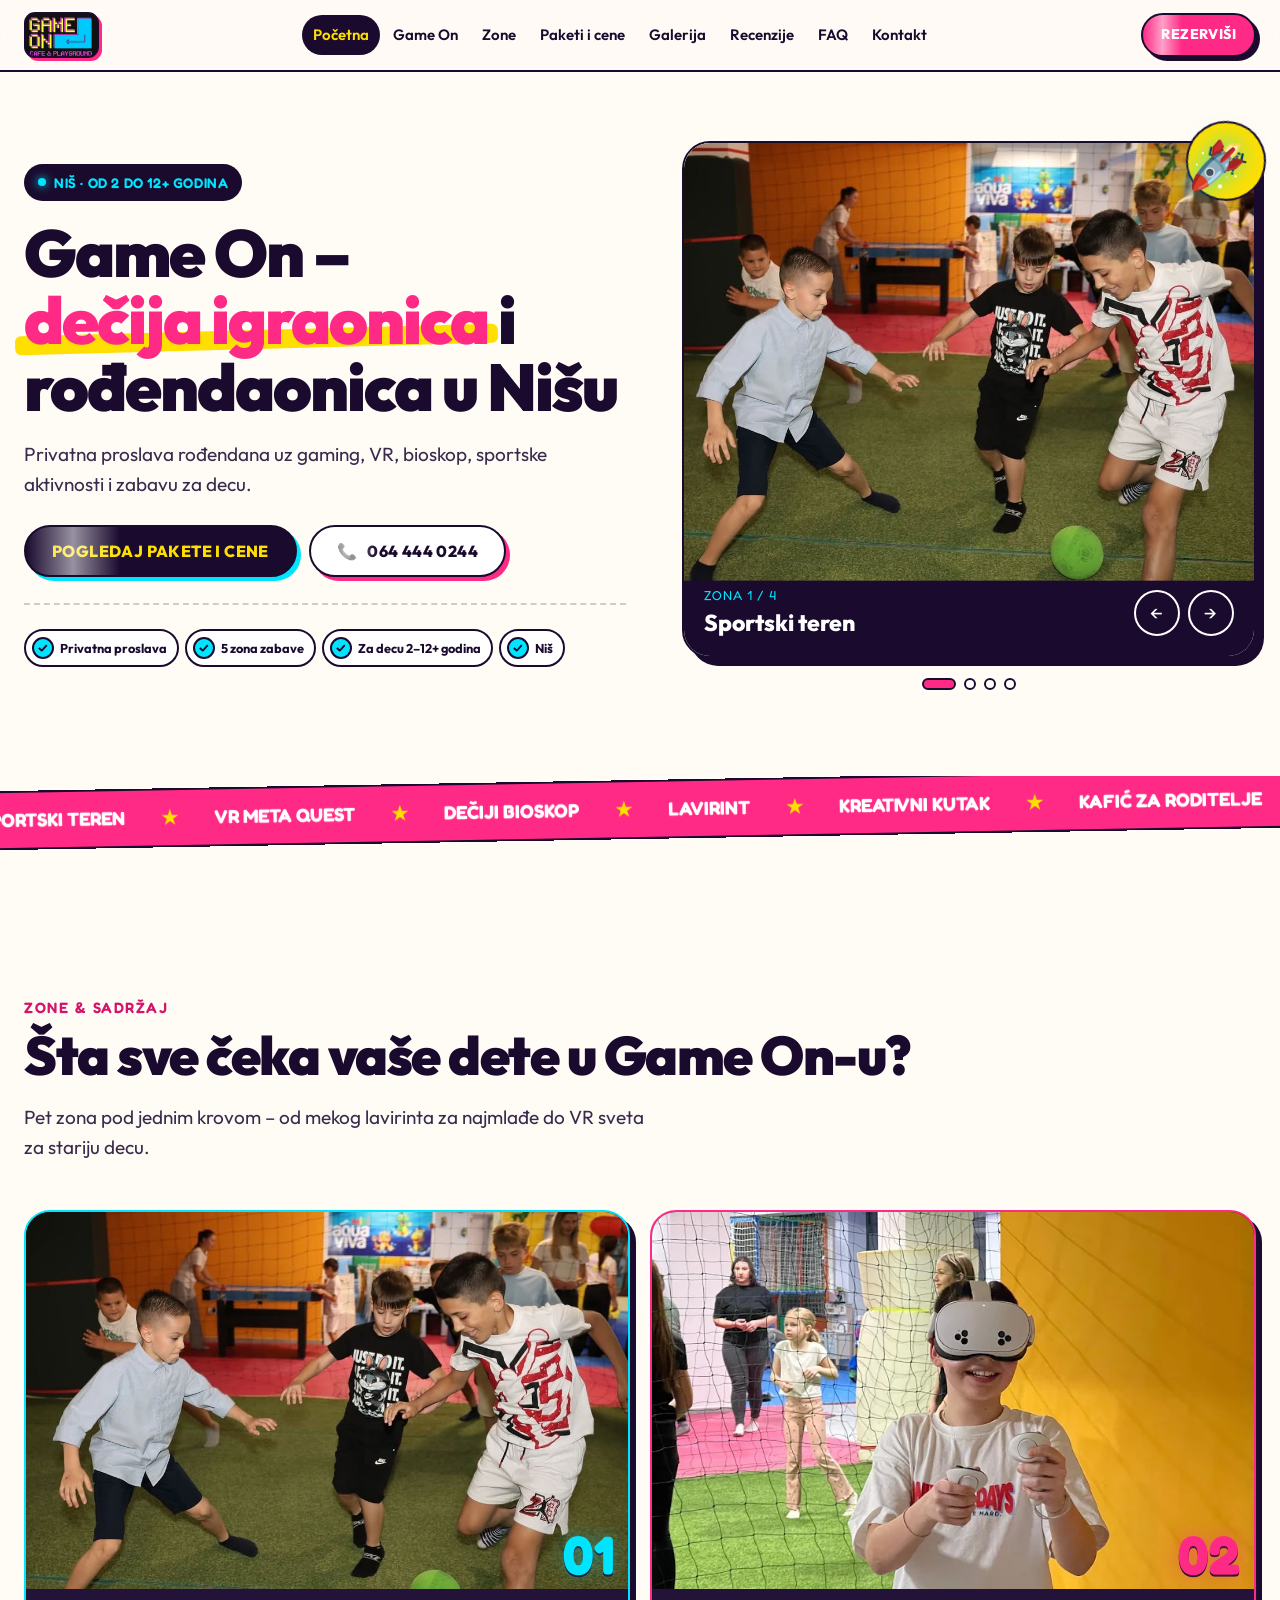
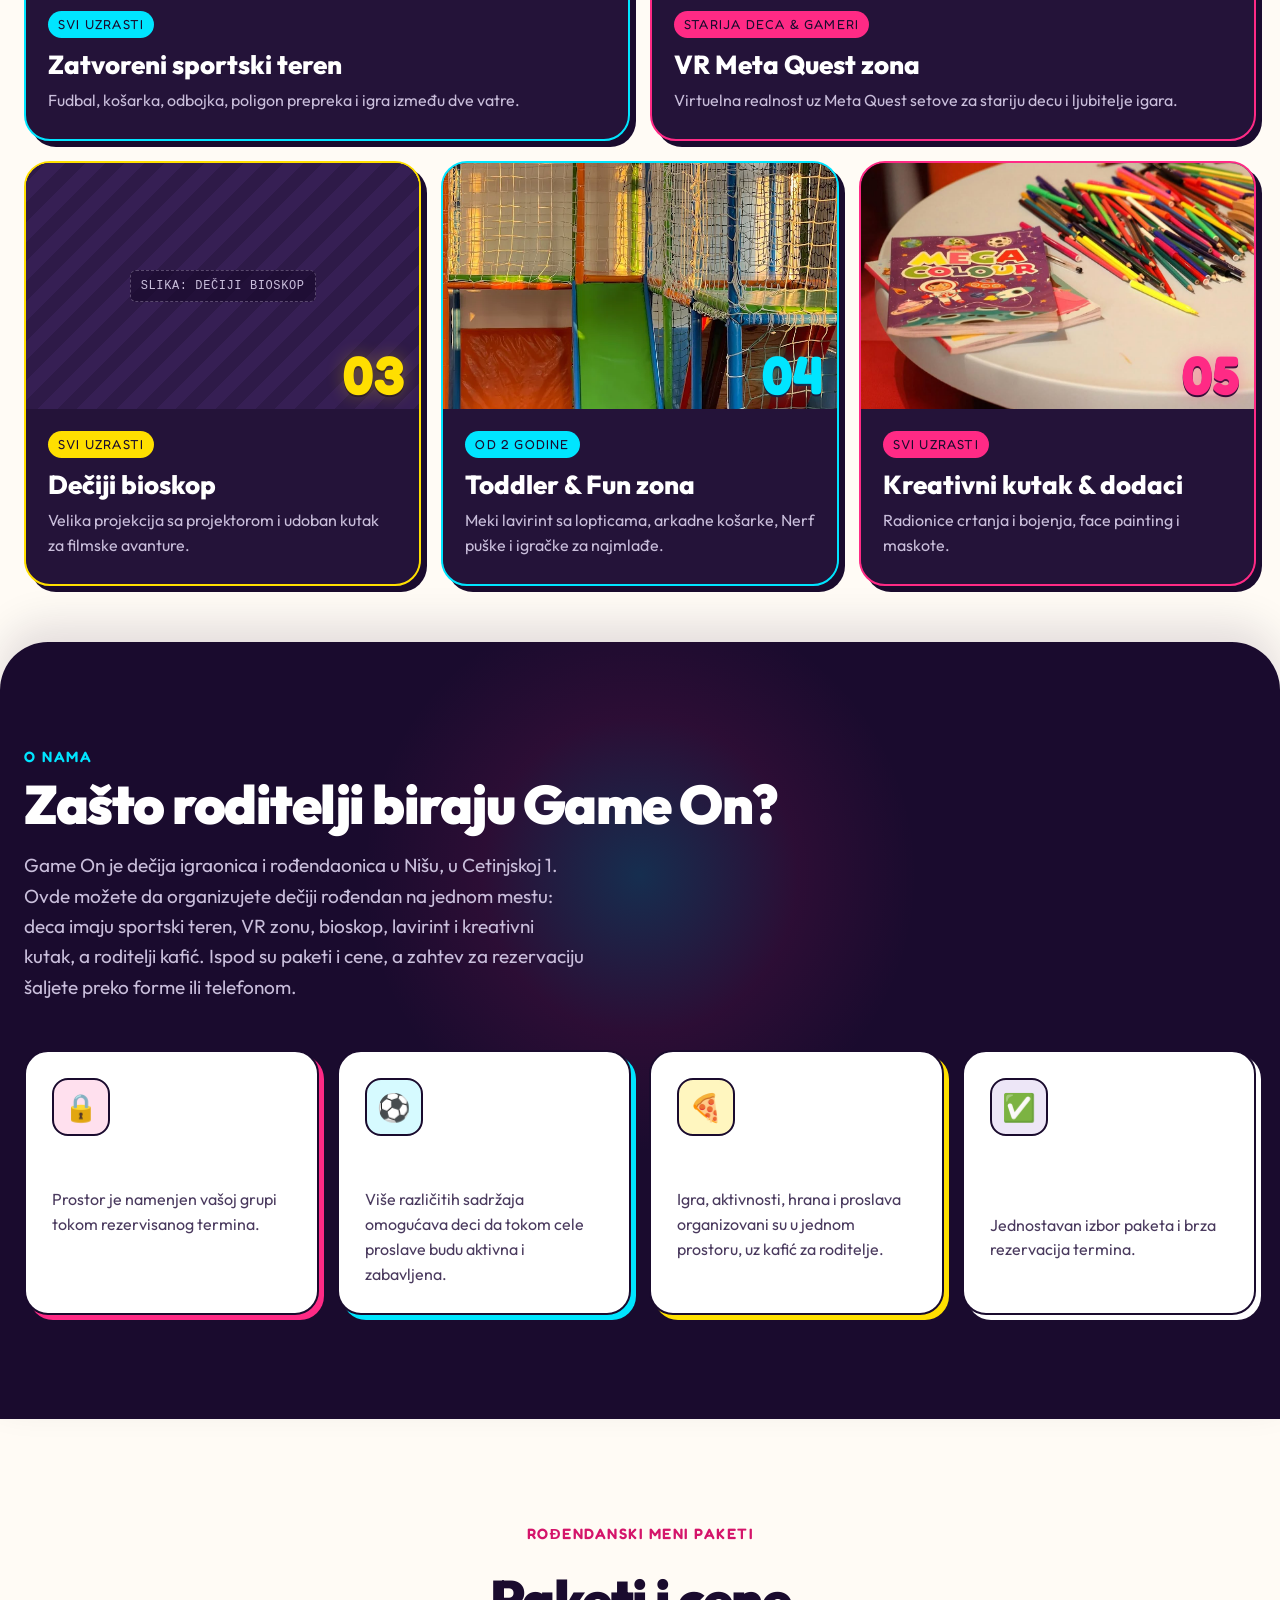
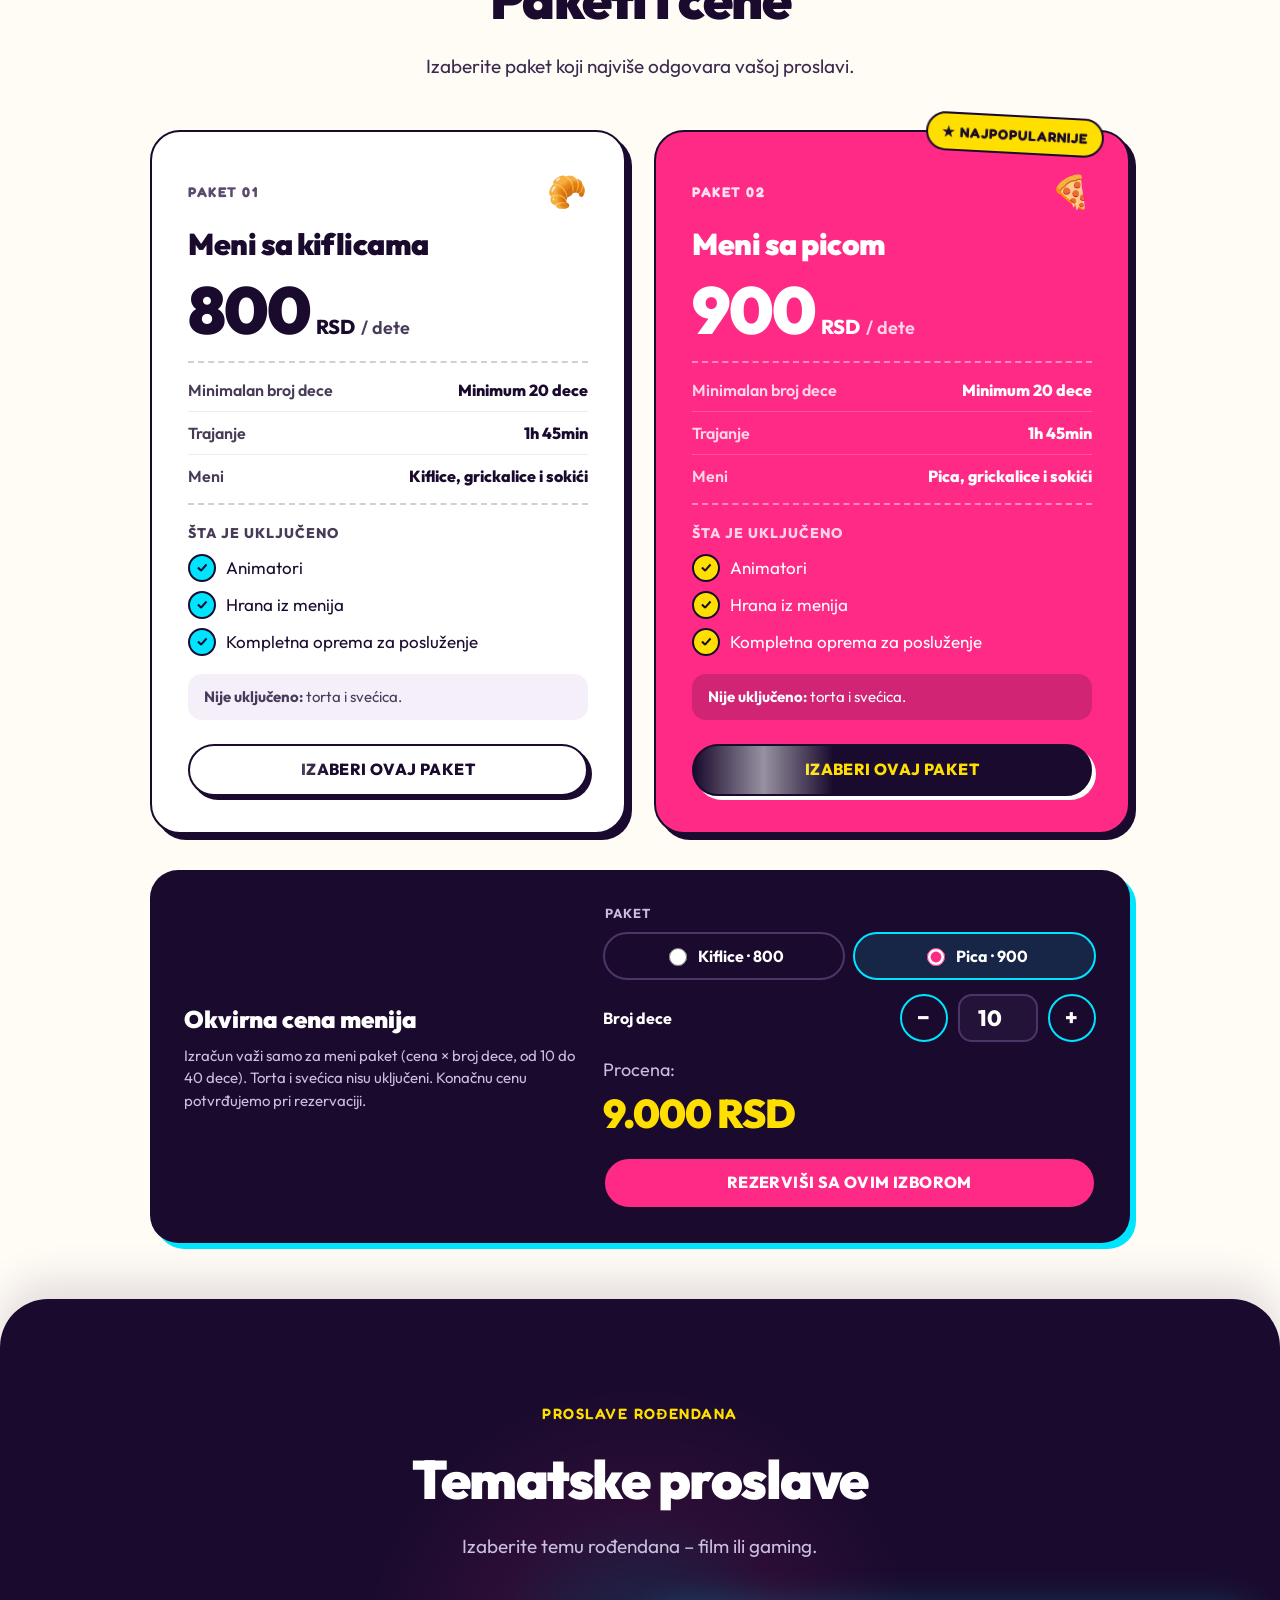
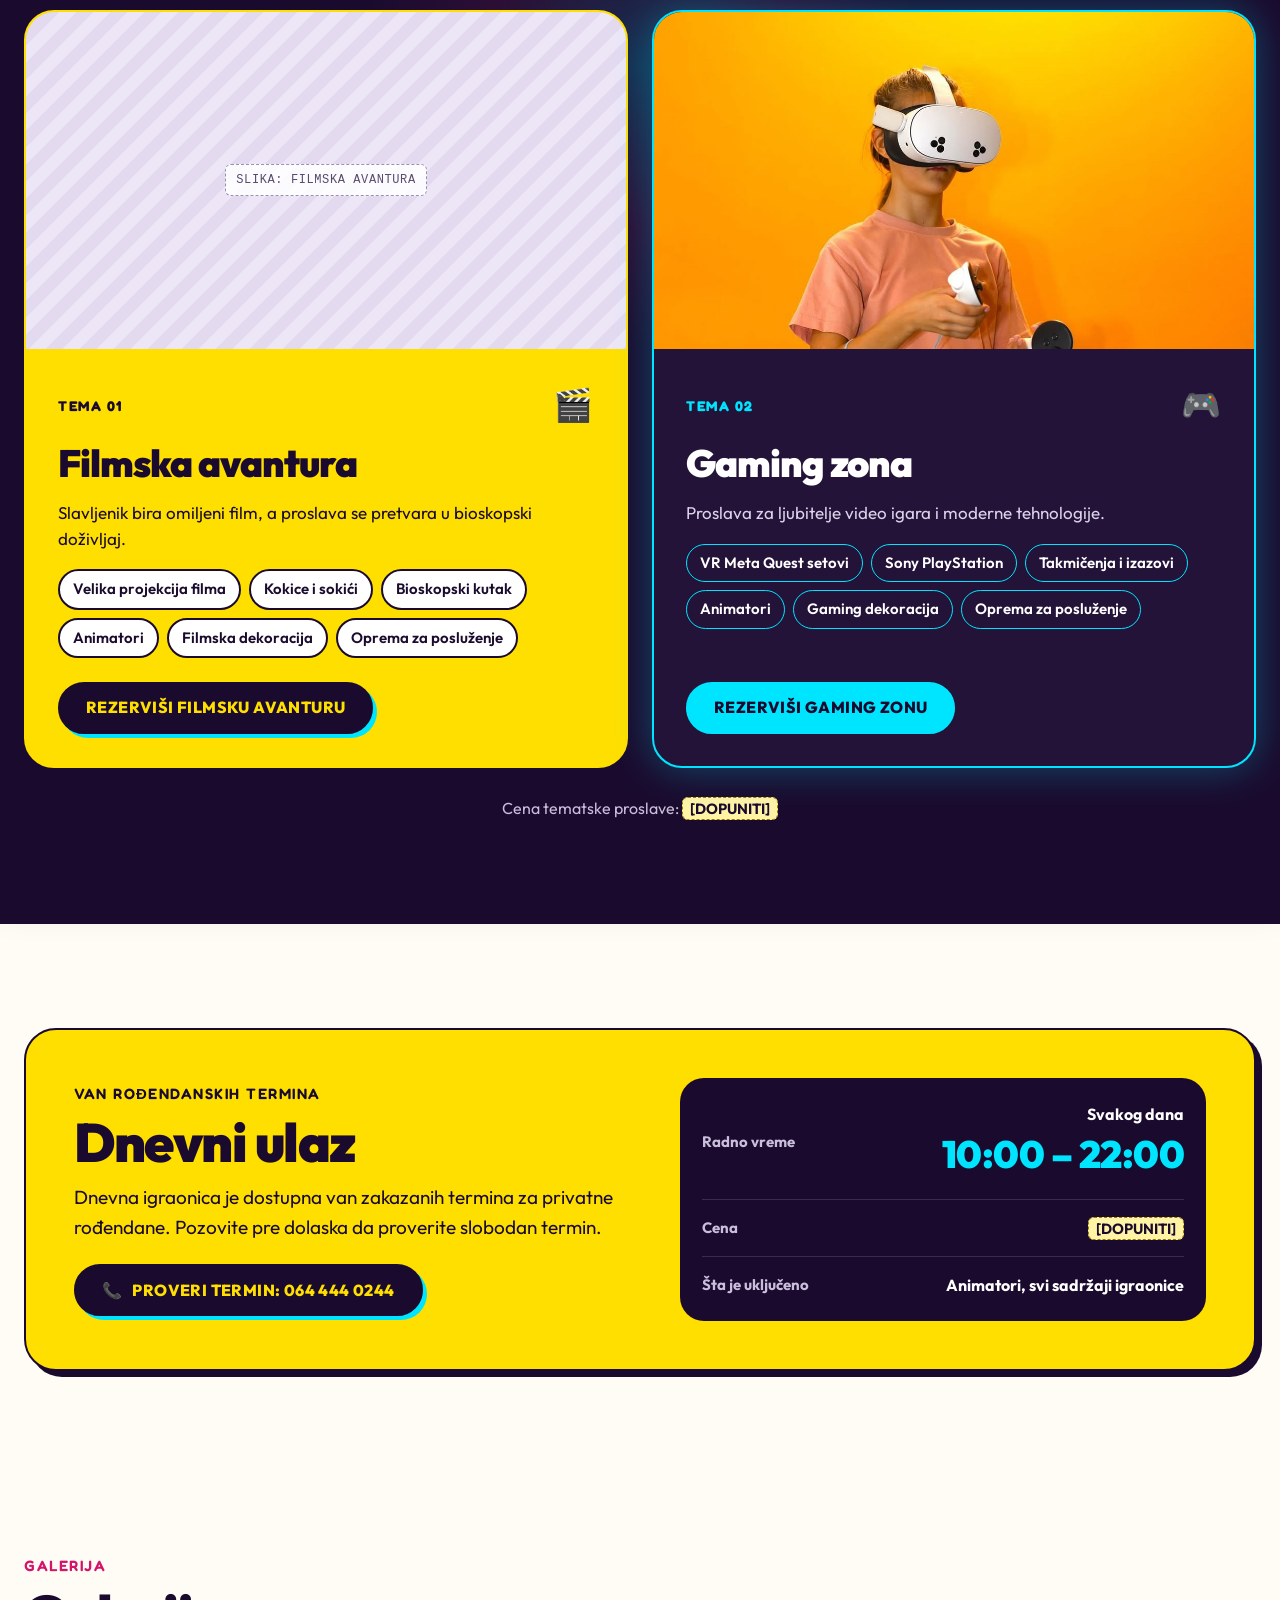
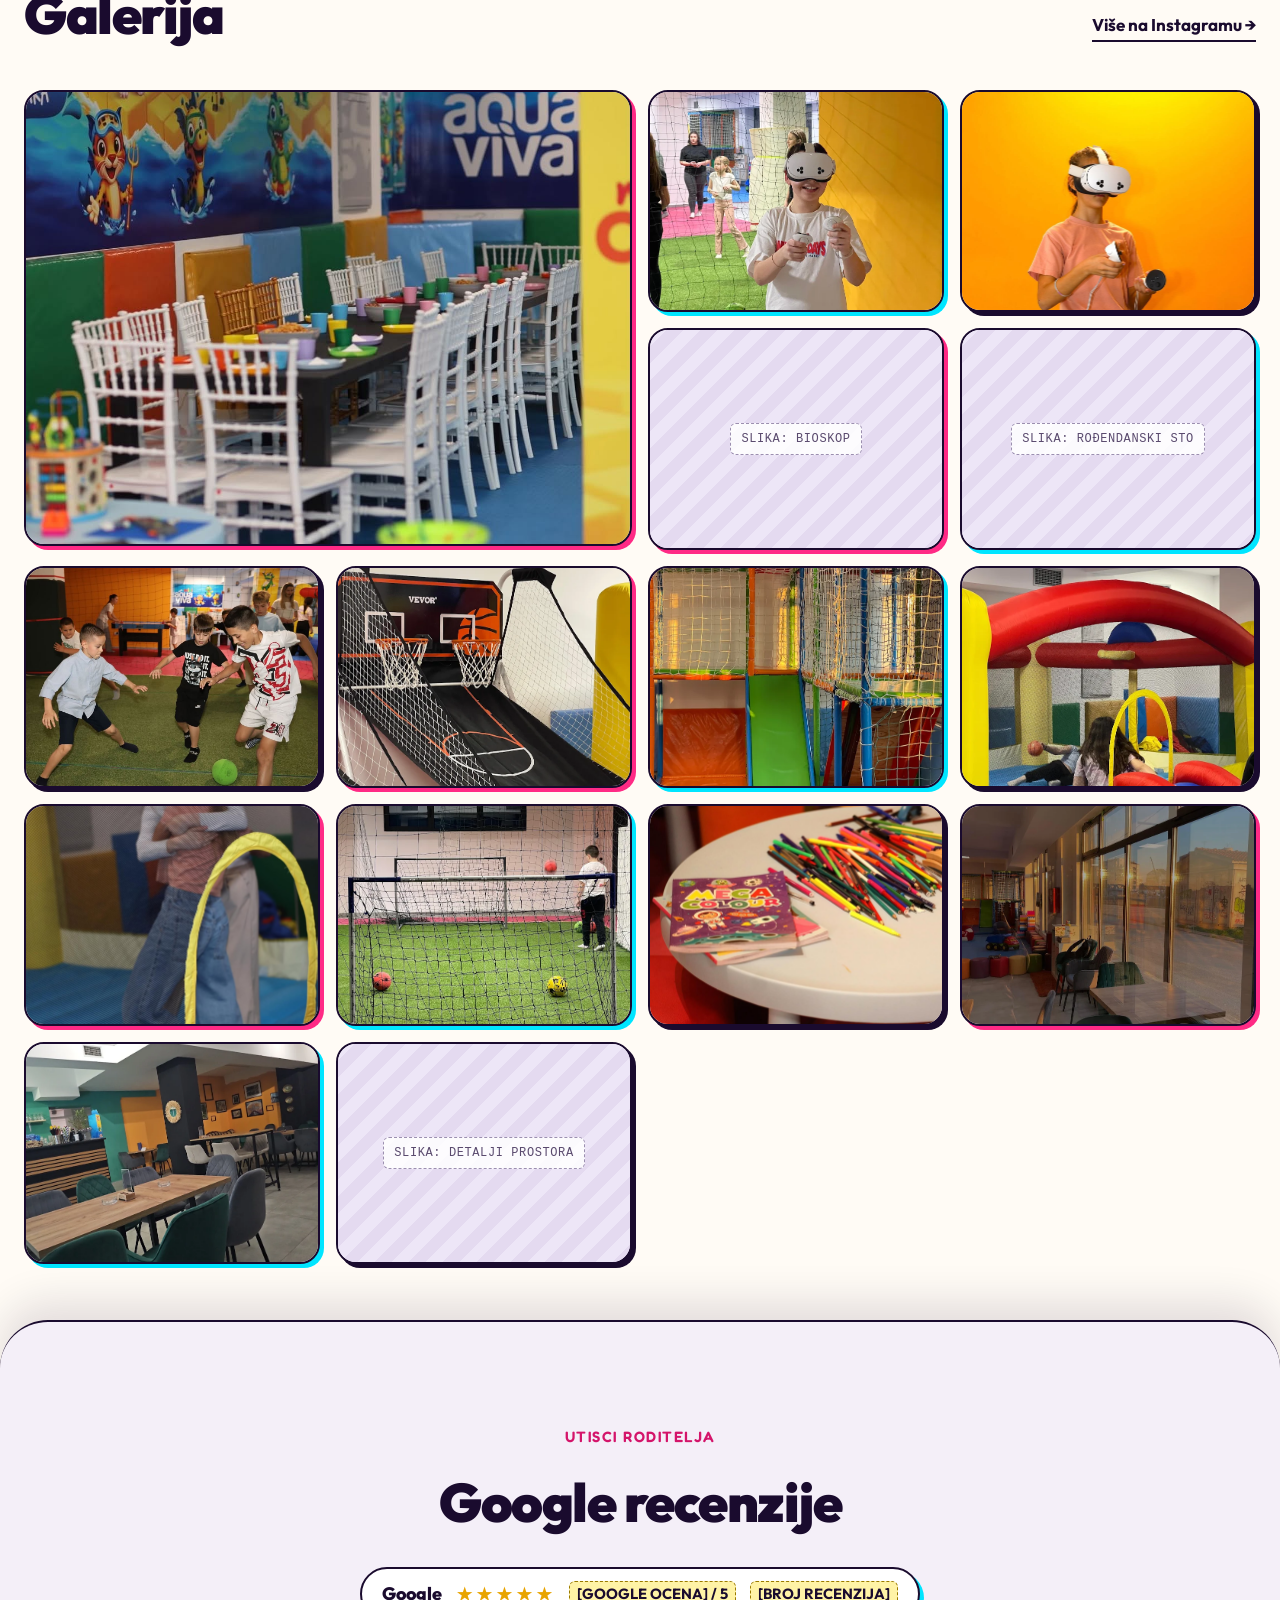
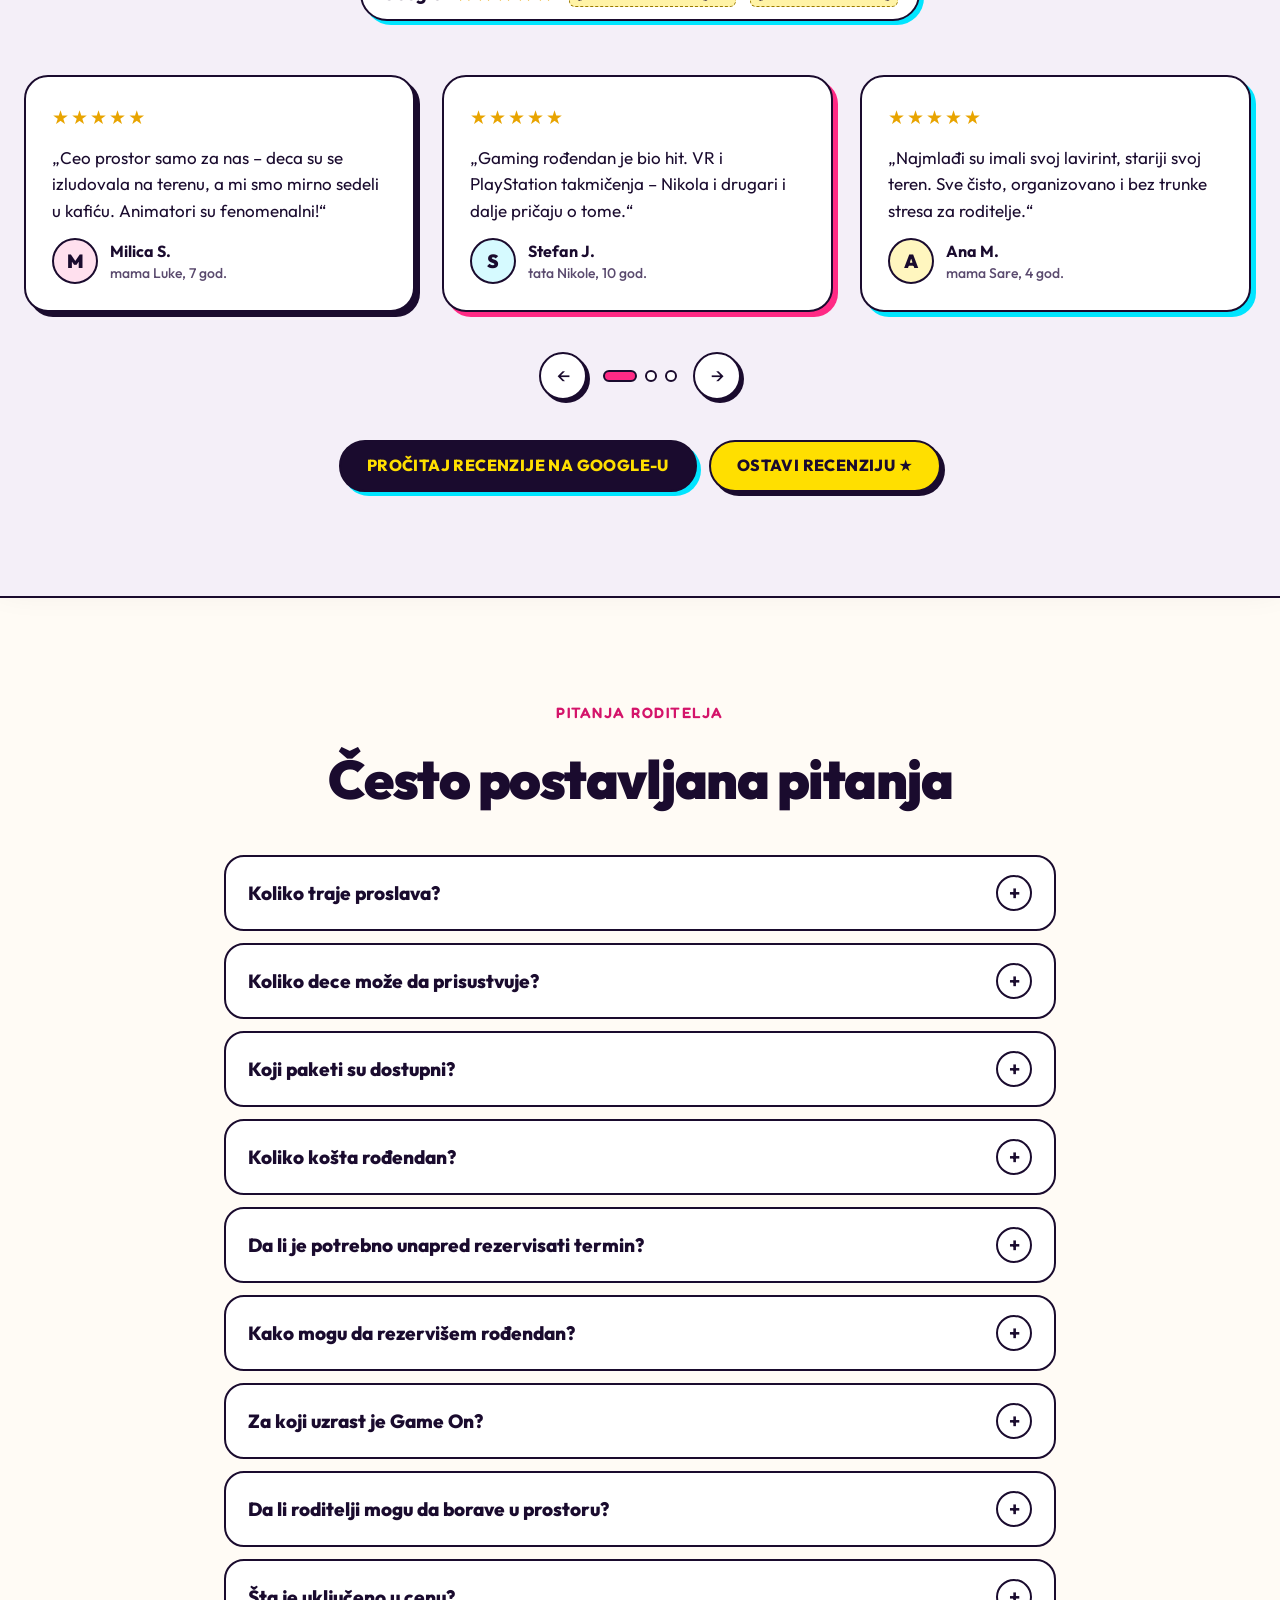
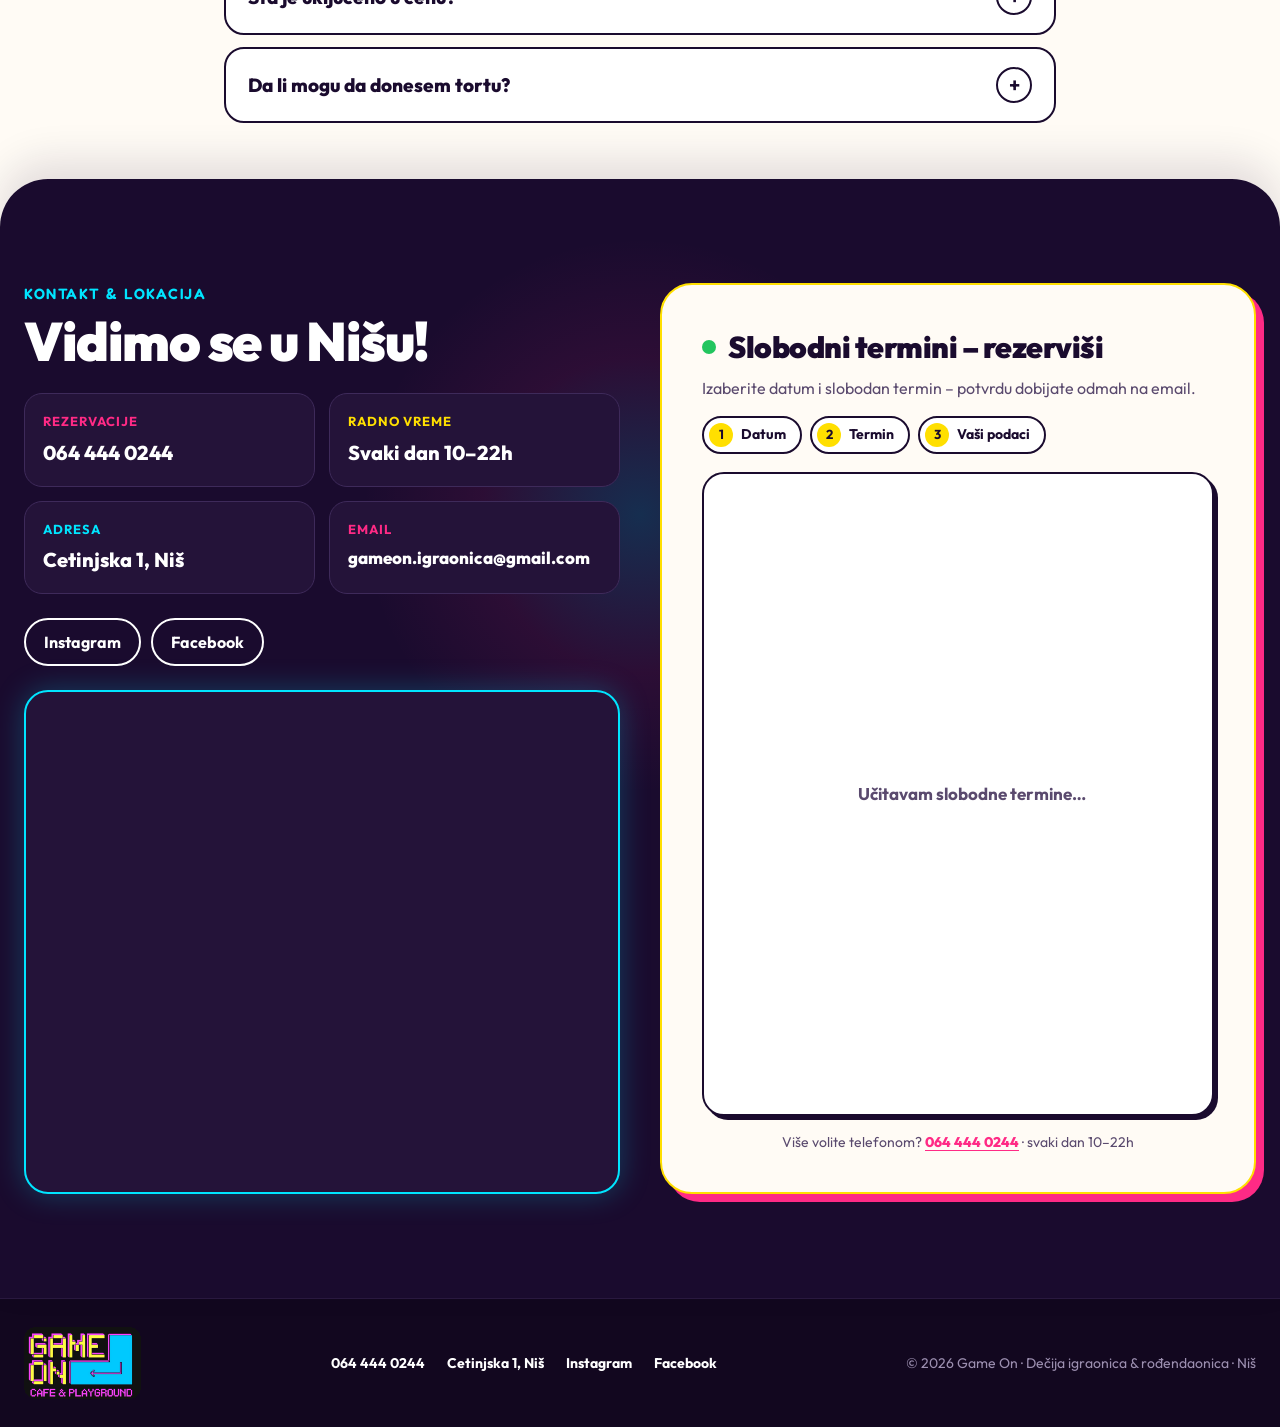
==== commit 05436c2e: "Add files via upload" ====
--- a/index.html
+++ b/index.html
@@ -280,8 +280,7 @@
         <p class="price"><strong>800</strong> RSD <span>/ dete</span></p>
         <dl class="facts">
           <div><dt>Minimalan broj dece</dt><dd>Minimum 20 dece</dd></div>
-          <!-- DOPUNITI: trajanje. Na starom sajtu stoji i "1h 45min" (paketi) i "2h" (o nama). Upisati tačan podatak. -->
-          <div><dt>Trajanje</dt><dd><mark class="todo">[DOPUNITI: 1h 45min ili 2h]</mark></dd></div>
+          <div><dt>Trajanje</dt><dd>1h 45min</dd></div>
           <div><dt>Meni</dt><dd>Kiflice, grickalice i sokići</dd></div>
         </dl>
         <p class="pkg-sub">Šta je uključeno</p>
@@ -300,7 +299,7 @@
         <p class="price"><strong>900</strong> RSD <span>/ dete</span></p>
         <dl class="facts">
           <div><dt>Minimalan broj dece</dt><dd>Minimum 20 dece</dd></div>
-          <div><dt>Trajanje</dt><dd><mark class="todo">[DOPUNITI: 1h 45min ili 2h]</mark></dd></div>
+          <div><dt>Trajanje</dt><dd>1h 45min</dd></div>
           <div><dt>Meni</dt><dd>Pica, grickalice i sokići</dd></div>
         </dl>
         <p class="pkg-sub">Šta je uključeno</p>
@@ -395,8 +394,7 @@
         <div><dt>Radno vreme</dt><dd class="daily-time">Svakog dana<br><strong>10:00 – 22:00</strong></dd></div>
         <!-- DOPUNITI: cena dnevnog ulaza -->
         <div><dt>Cena</dt><dd><mark class="todo">[DOPUNITI]</mark></dd></div>
-        <!-- DOPUNITI: šta je uključeno u dnevni ulaz -->
-        <div><dt>Šta je uključeno</dt><dd><mark class="todo">[DOPUNITI]</mark></dd></div>
+        <div><dt>Šta je uključeno</dt><dd>Animatori, svi sadržaji igraonice</dd></div>
       </dl>
     </div>
   </div>
@@ -500,16 +498,16 @@
       <h2 class="title" id="faq-h">Često postavljana pitanja</h2>
     </div>
     <div class="faq">
-      <details><summary>Koliko traje proslava?</summary><p><mark class="todo">[DOPUNITI INFORMACIJU: 1h 45min ili 2h]</mark></p></details>
+      <details><summary>Koliko traje proslava?</summary><p>Proslava traje 1h 45min.</p></details>
       <details><summary>Koliko dece može da prisustvuje?</summary><p>Minimalni paket je za 20 dece. Maksimalan broj dece: <mark class="todo">[DOPUNITI INFORMACIJU]</mark></p></details>
       <details><summary>Koji paketi su dostupni?</summary><p>Dostupna su dva rođendanska meni paketa: <strong>Meni sa kiflicama</strong> (800 RSD po detetu) i <strong>Meni sa picom</strong> (900 RSD po detetu). Dostupne su i tematske proslave <strong>Filmska avantura</strong> i <strong>Gaming zona</strong>.</p></details>
       <details><summary>Koliko košta rođendan?</summary><p>Cena je 800 RSD po detetu za Meni sa kiflicama i 900 RSD po detetu za Meni sa picom. Minimalni paket je za 20 dece. Torta i svećica nisu uključeni u cenu.</p></details>
-      <details><summary>Da li je potrebno unapred rezervisati termin?</summary><p><mark class="todo">[DOPUNITI INFORMACIJU: koliko dana unapred]</mark></p></details>
+      <details><summary>Da li je potrebno unapred rezervisati termin?</summary><p>Svi slobodni termini su dostupni u sekciji ispod – <a href="#rezervacija">pogledajte i rezervišite</a>.</p></details>
       <details><summary>Kako mogu da rezervišem rođendan?</summary><p>Pošaljite zahtev preko <a href="#rezervacija">forme za rezervaciju</a>, pozovite <a href="tel:+381644440244">064 444 0244</a> ili pišite na <a href="mailto:gameon.igraonica@gmail.com">gameon.igraonica@gmail.com</a>. Termin je potvrđen tek nakon naše potvrde.</p></details>
       <details><summary>Za koji uzrast je Game On?</summary><p>Sadržaji su prilagođeni deci od 2 do 12+ godina – od mekog lavirinta za najmlađe do VR Meta Quest zone za stariju decu.</p></details>
       <details><summary>Da li roditelji mogu da borave u prostoru?</summary><p>Da. Za roditelje je predviđen kafić u okviru igraonice, sa ponudom hrane i pića.</p></details>
       <details><summary>Šta je uključeno u cenu?</summary><p>U cenu paketa uključeni su animatori, hrana iz izabranog menija (kiflice ili pica, grickalice i sokići) i kompletna oprema za posluženje. Torta i svećica nisu uključeni.</p></details>
-      <details><summary>Da li mogu da donesem tortu?</summary><p>Torta i svećica nisu uključeni u cenu paketa. Da li možete doneti svoju tortu: <mark class="todo">[DOPUNITI INFORMACIJU]</mark></p></details>
+      <details><summary>Da li mogu da donesem tortu?</summary><p>Da, potrebno je doneti vašu tortu – torta i svećica nisu uključeni u cenu paketa.</p></details>
     </div>
   </div>
 </section>
@@ -538,7 +536,7 @@
     </div>
 
     <div class="form-card rez-card" id="rezervacija">
-      <h3 class="form-h">Zakažite termin</h3>
+      <h3 class="form-h live-h"><span class="live-dot" aria-hidden="true"></span>Slobodni termini – rezerviši</h3>
       <p class="form-sub">Izaberite datum i slobodan termin – potvrdu dobijate odmah na email.</p>
       <ol class="rez-steps" aria-label="Koraci">
         <li><b>1</b>Datum</li><li><b>2</b>Termin</li><li><b>3</b>Vaši podaci</li>
@@ -573,16 +571,23 @@
       if (first) { cfg.month = first.slice(0, 7); cfg.date = first; }
       Cal("inline", { elementOrSelector: "#my-cal-inline", calLink: CAL_USER + "/" + CAL_EVENT, config: cfg });
     }
-    // pronađi prvi dan sa slobodnim terminom (Cal.com javni API); ako ne uspe, kalendar se otvara normalno
-    var t = new Date(), end = new Date(t.getTime() + 180 * 864e5), f = function (d) { return d.toISOString().slice(0, 10); };
-    setTimeout(function () { mount(); }, 4000);
-    fetch("https://api.cal.com/v2/slots?eventTypeSlug=" + CAL_EVENT + "&username=" + CAL_USER + "&start=" + f(t) + "&end=" + f(end) + "&timeZone=Europe/Belgrade", { headers: { "cal-api-version": "2024-09-04" } })
-      .then(function (r) { return r.ok ? r.json() : null; })
-      .then(function (j) {
-        var d = j && j.data, days = d ? Object.keys(d).filter(function (k) { return /^\d{4}-\d{2}-\d{2}$/.test(k) && d[k] && d[k].length; }).sort() : [];
-        mount(days[0]);
-      })
-      .catch(function () { mount(); });
+    // Uvek pronađi prvi dan sa slobodnim terminom (uživo iz Cal.com-a, pri svakom otvaranju sajta).
+    // Pretražuje do 12 meseci unapred u blokovima od 4 meseca; ako Cal.com ne odgovori, kalendar se otvara normalno.
+    var f = function (d) { return d.toISOString().slice(0, 10); }, DAY = 864e5, now = Date.now();
+    setTimeout(function () { mount(); }, 7000);
+    function search(i) {
+      if (i >= 3) { mount(); return; }
+      var s = new Date(now + i * 120 * DAY), e = new Date(now + (i + 1) * 120 * DAY);
+      fetch("https://api.cal.com/v2/slots?eventTypeSlug=" + CAL_EVENT + "&username=" + CAL_USER + "&start=" + f(s) + "&end=" + f(e) + "&timeZone=Europe/Belgrade", { headers: { "cal-api-version": "2024-09-04" }, cache: "no-store" })
+        .then(function (r) { return r.ok ? r.json() : null; })
+        .then(function (j) {
+          if (!j) { mount(); return; }
+          var d = j.data || {}, days = Object.keys(d).filter(function (k) { return /^\d{4}-\d{2}-\d{2}$/.test(k) && d[k] && d[k].length; }).sort();
+          if (days.length) mount(days[0]); else search(i + 1);
+        })
+        .catch(function () { mount(); });
+    }
+    search(0);
     Cal("ui", {
       "theme": "light",
       "cssVarsPerTheme": { "light": { "cal-brand": "#FF2A85", "cal-text-emphasis": "#1A0B2E", "cal-border-emphasis": "#1A0B2E" } },
--- a/styles.css
+++ b/styles.css
@@ -363,6 +363,10 @@
 .rez-card .f-note a{font-weight:800}
 .form-card{background:var(--cream);color:var(--ink);border:2px solid var(--yellow);border-radius:32px;padding:clamp(24px,3.5vw,40px);box-shadow:8px 8px 0 var(--pink);scroll-margin-top:90px;align-self:start}
 .form-h{font-size:30px;font-weight:900;letter-spacing:-.5px;margin-bottom:6px}
+.live-h{display:flex;align-items:center;gap:12px;flex-wrap:wrap}
+.live-dot{flex:none;width:14px;height:14px;border-radius:50%;background:#22c55e;box-shadow:0 0 0 0 rgba(34,197,94,.7);animation:liveGlow 1.6s ease-out infinite}
+@keyframes liveGlow{0%{box-shadow:0 0 0 0 rgba(34,197,94,.7),0 0 8px 2px rgba(34,197,94,.8)}70%{box-shadow:0 0 0 12px rgba(34,197,94,0),0 0 8px 2px rgba(34,197,94,.8)}100%{box-shadow:0 0 0 0 rgba(34,197,94,0),0 0 8px 2px rgba(34,197,94,.8)}}
+@media(prefers-reduced-motion:reduce){.live-dot{animation:none;box-shadow:0 0 8px 2px rgba(34,197,94,.8)}}
 .form-sub{color:var(--muted);font-size:16px;margin-bottom:24px}
 #form{display:flex;flex-direction:column;gap:14px}
 .f-row{display:grid;gap:14px;grid-template-columns:repeat(auto-fit,minmax(min(100%,220px),1fr))}
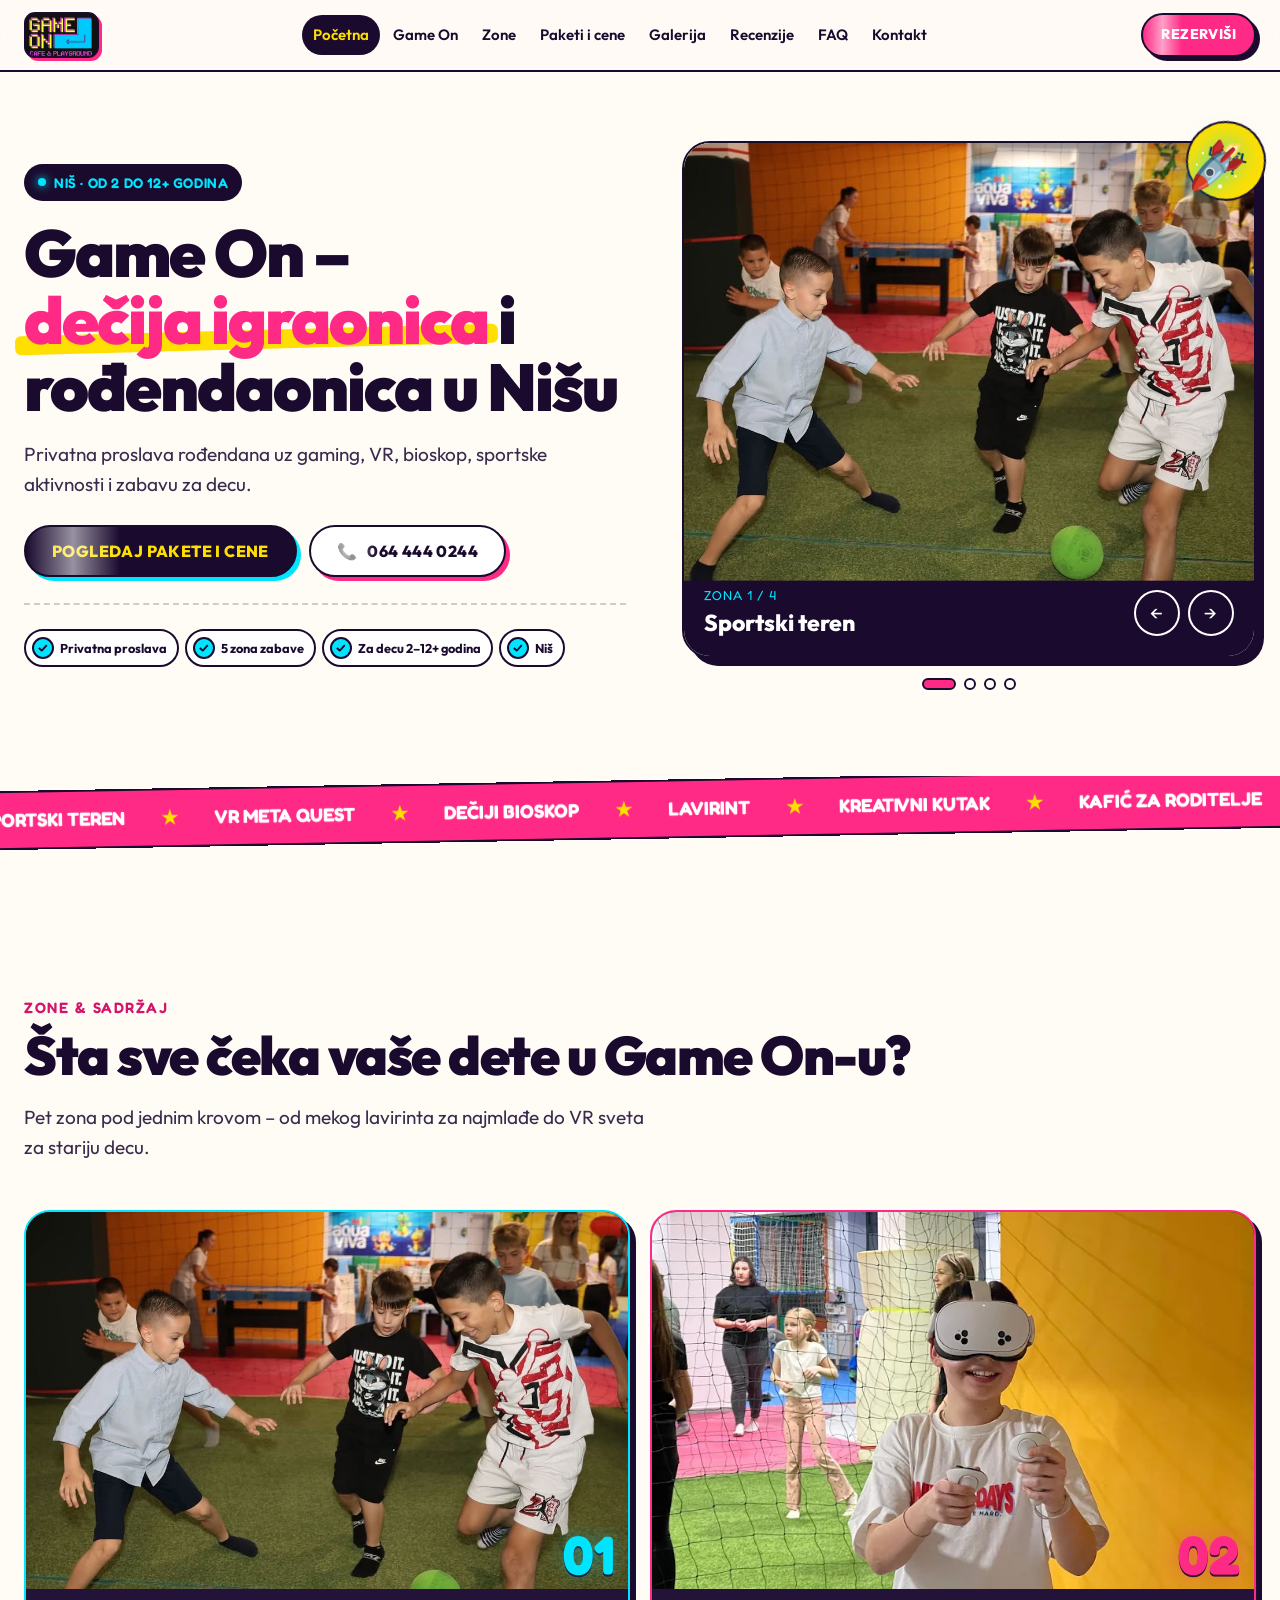
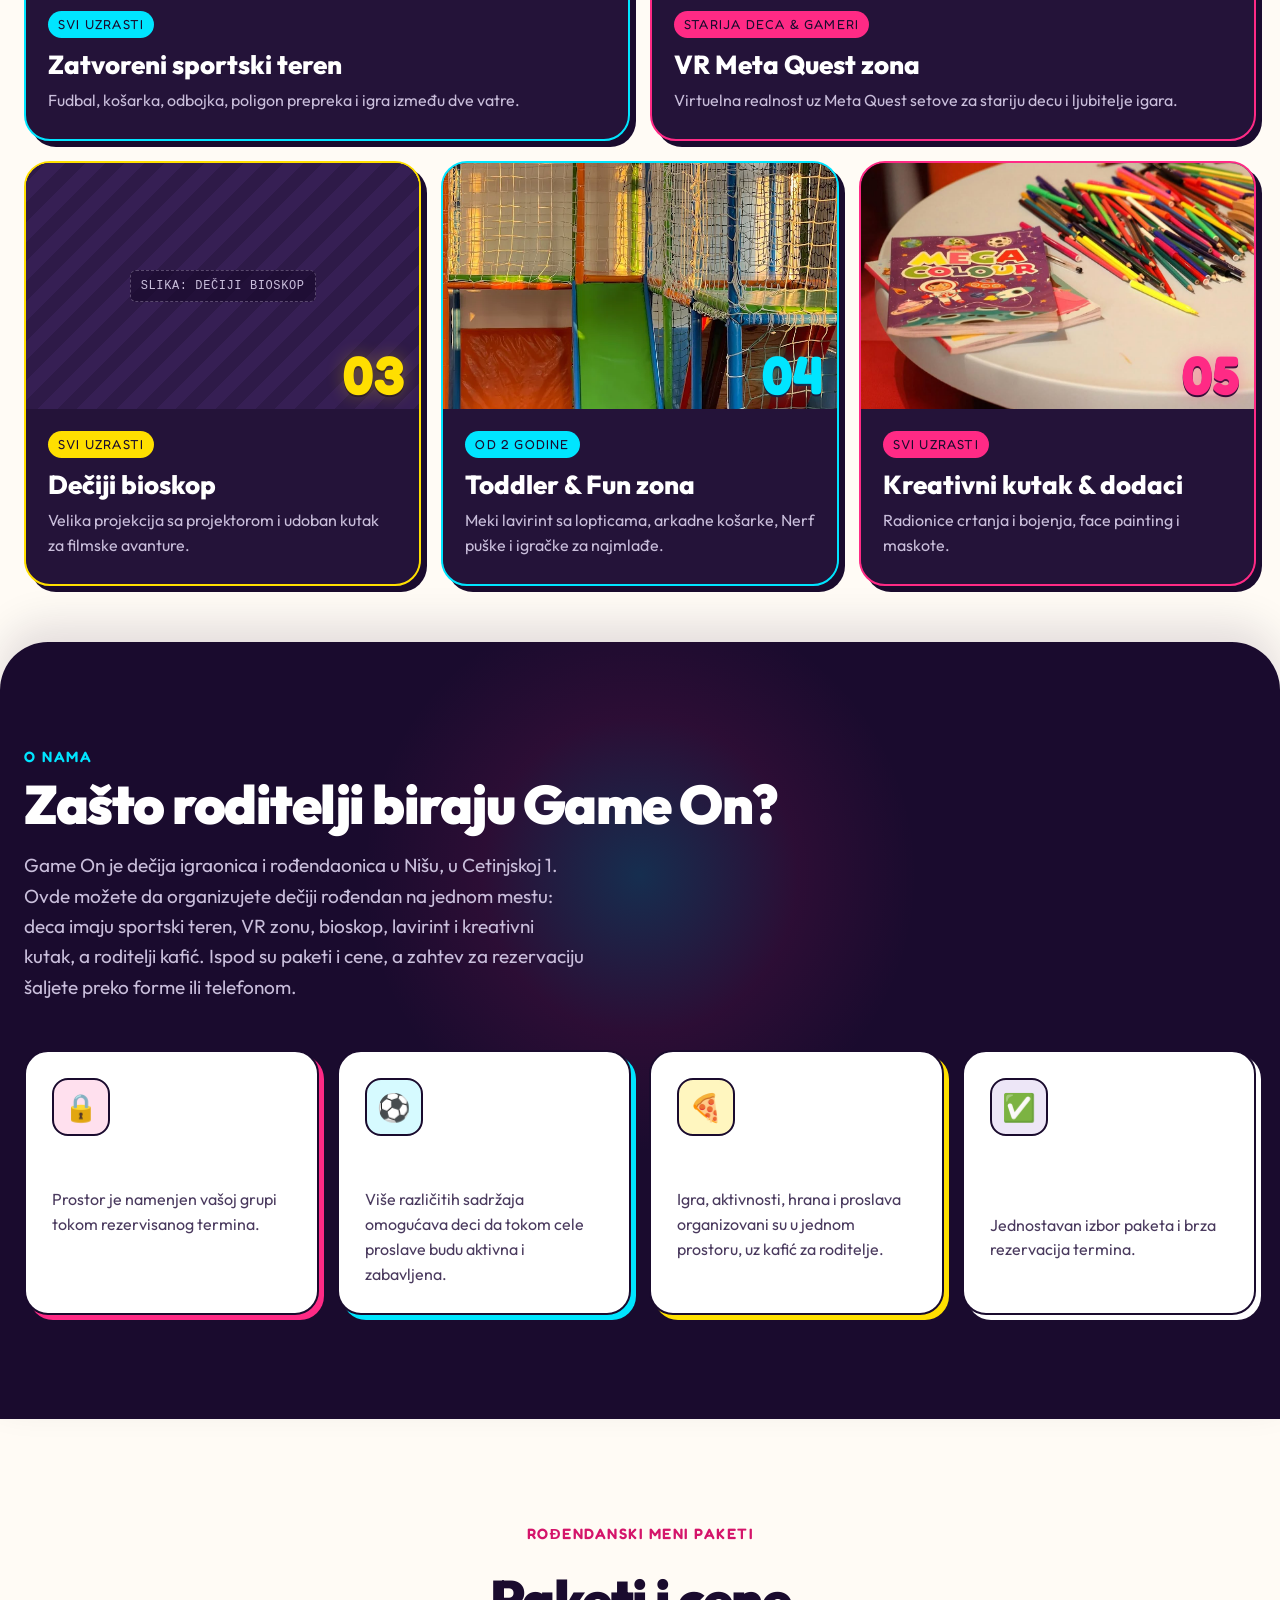
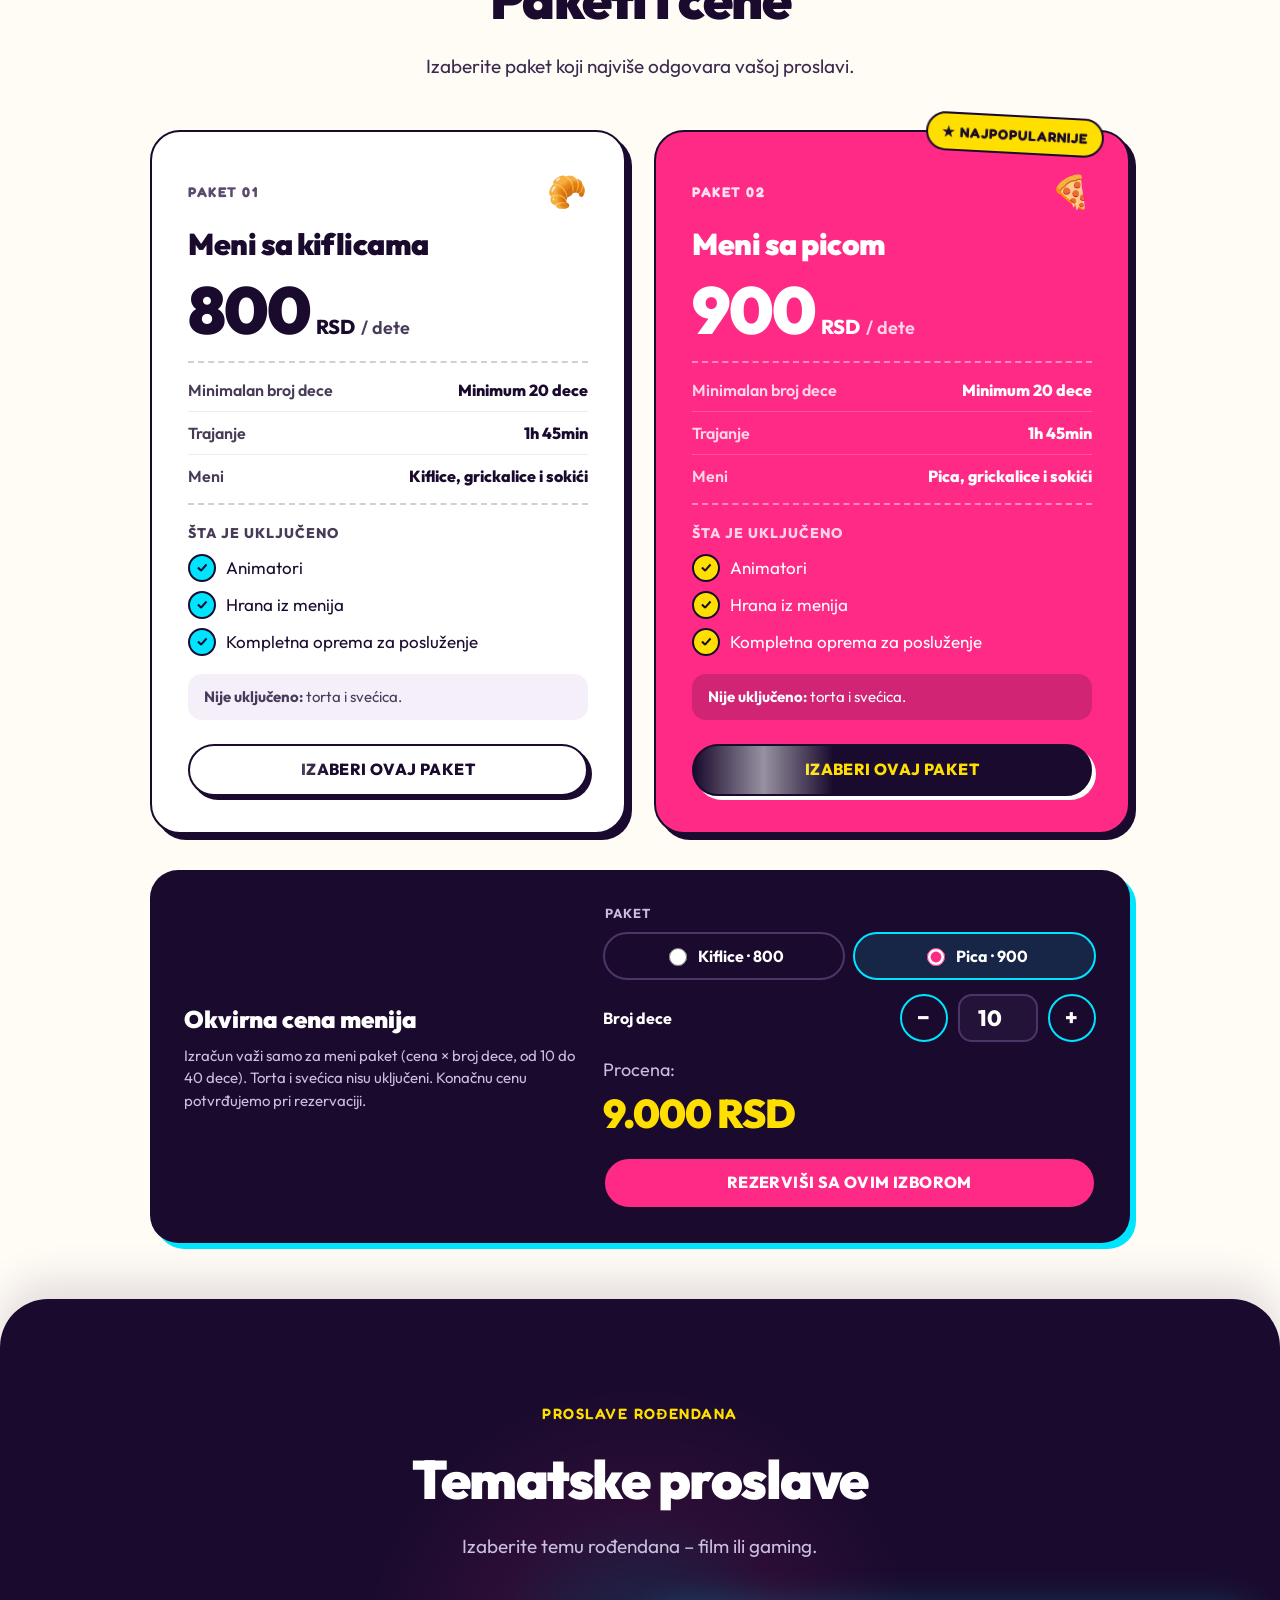
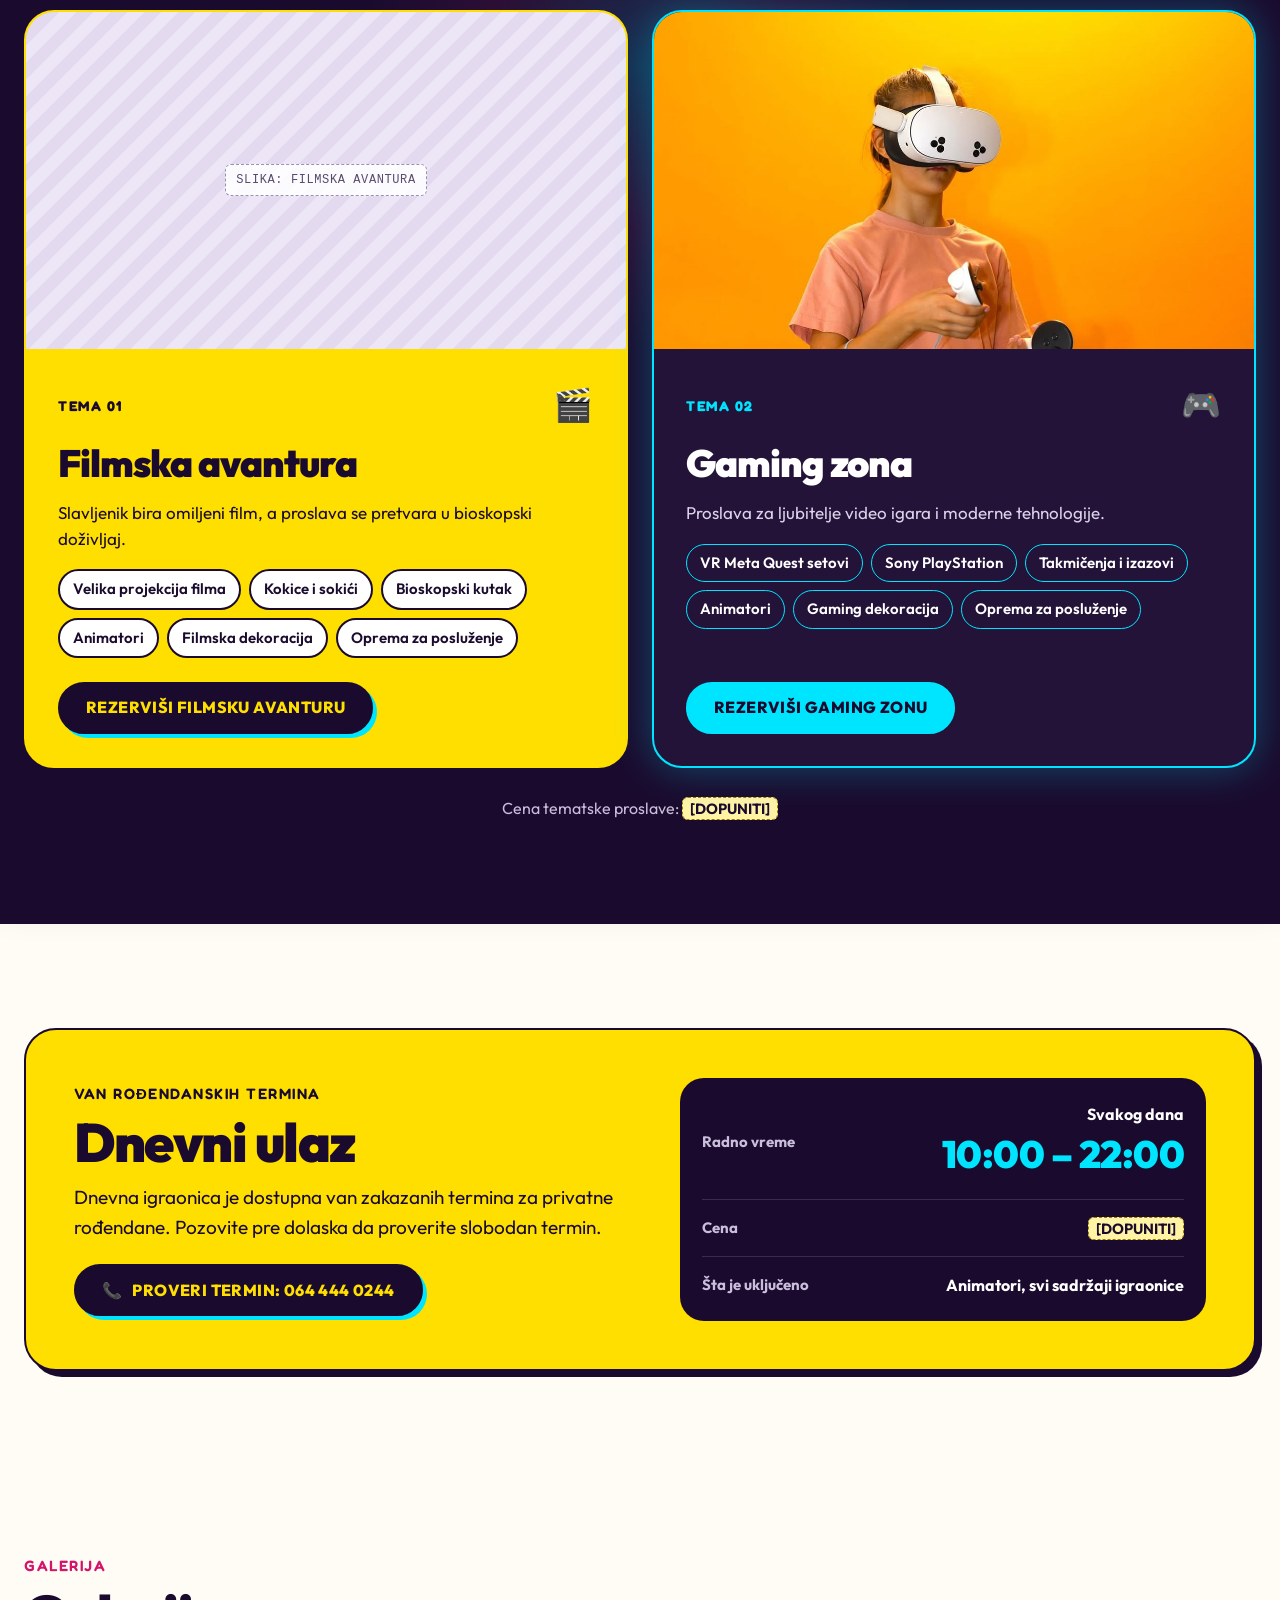
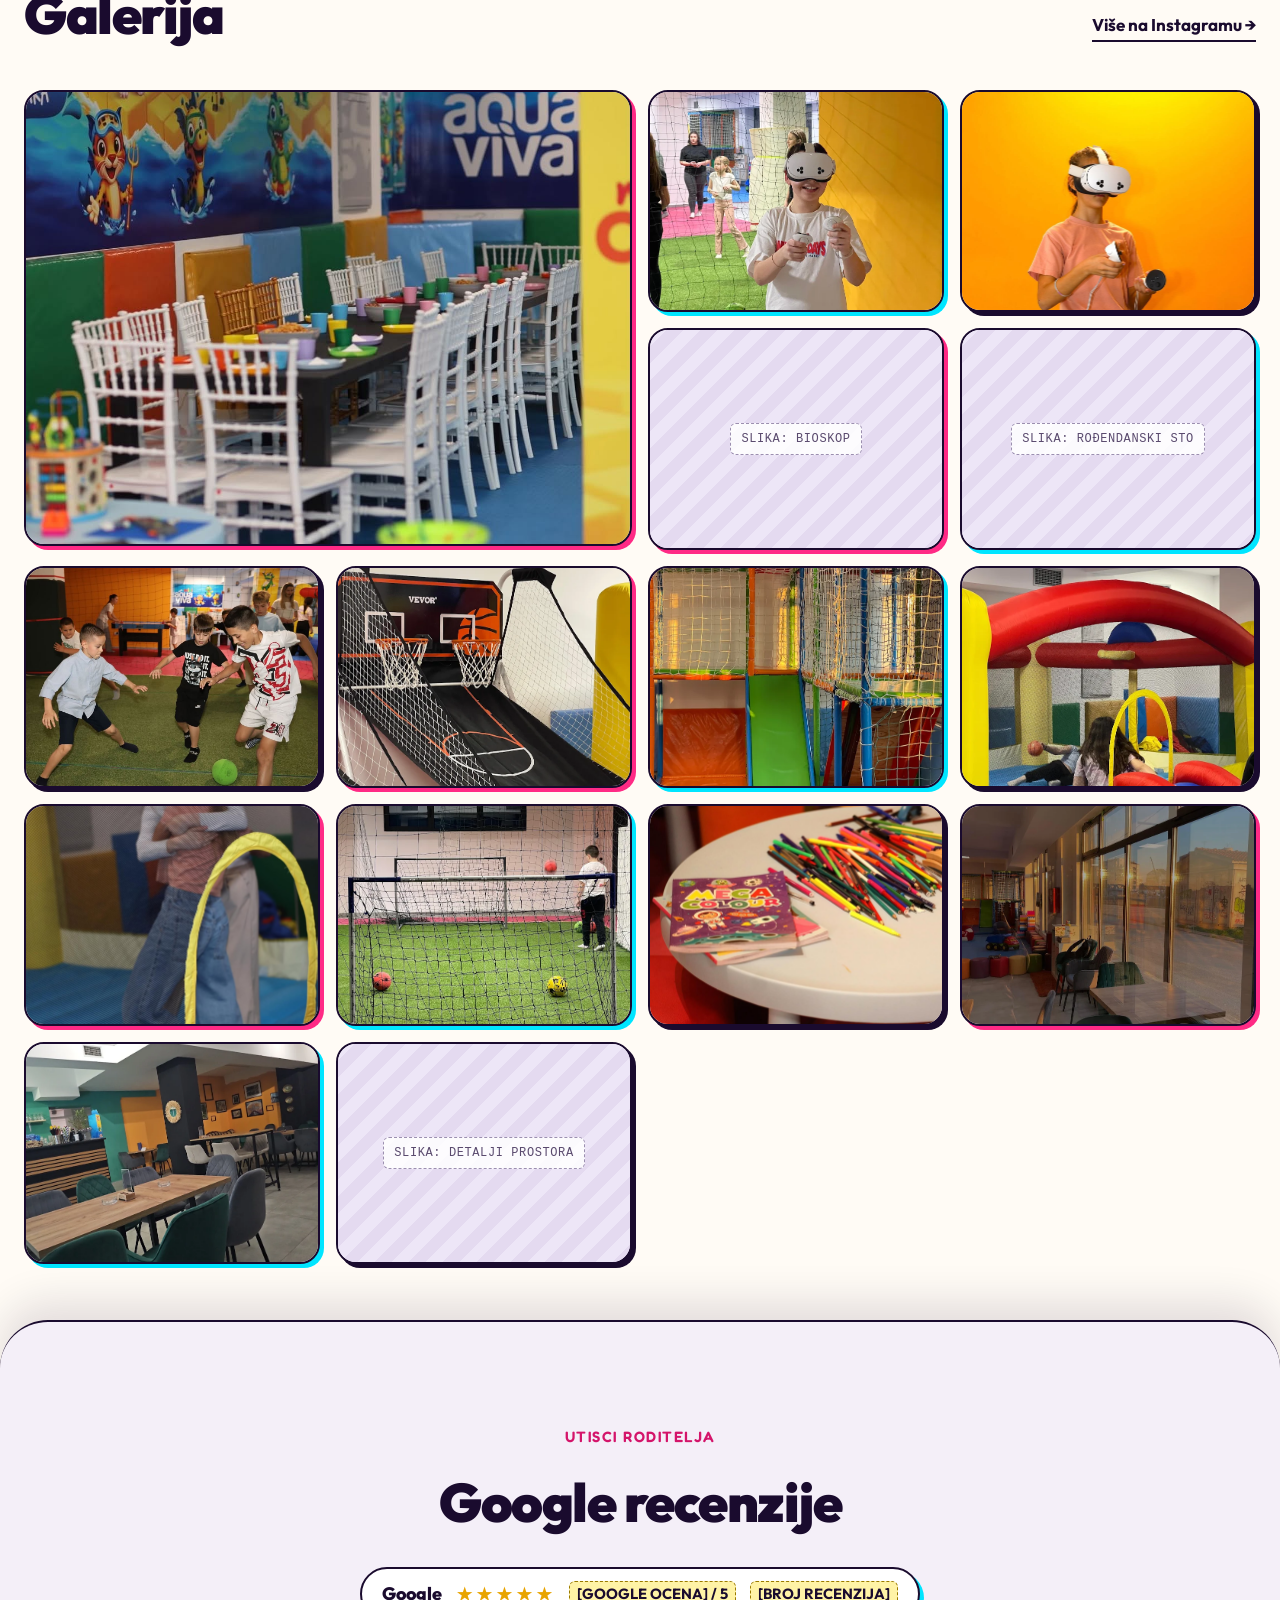
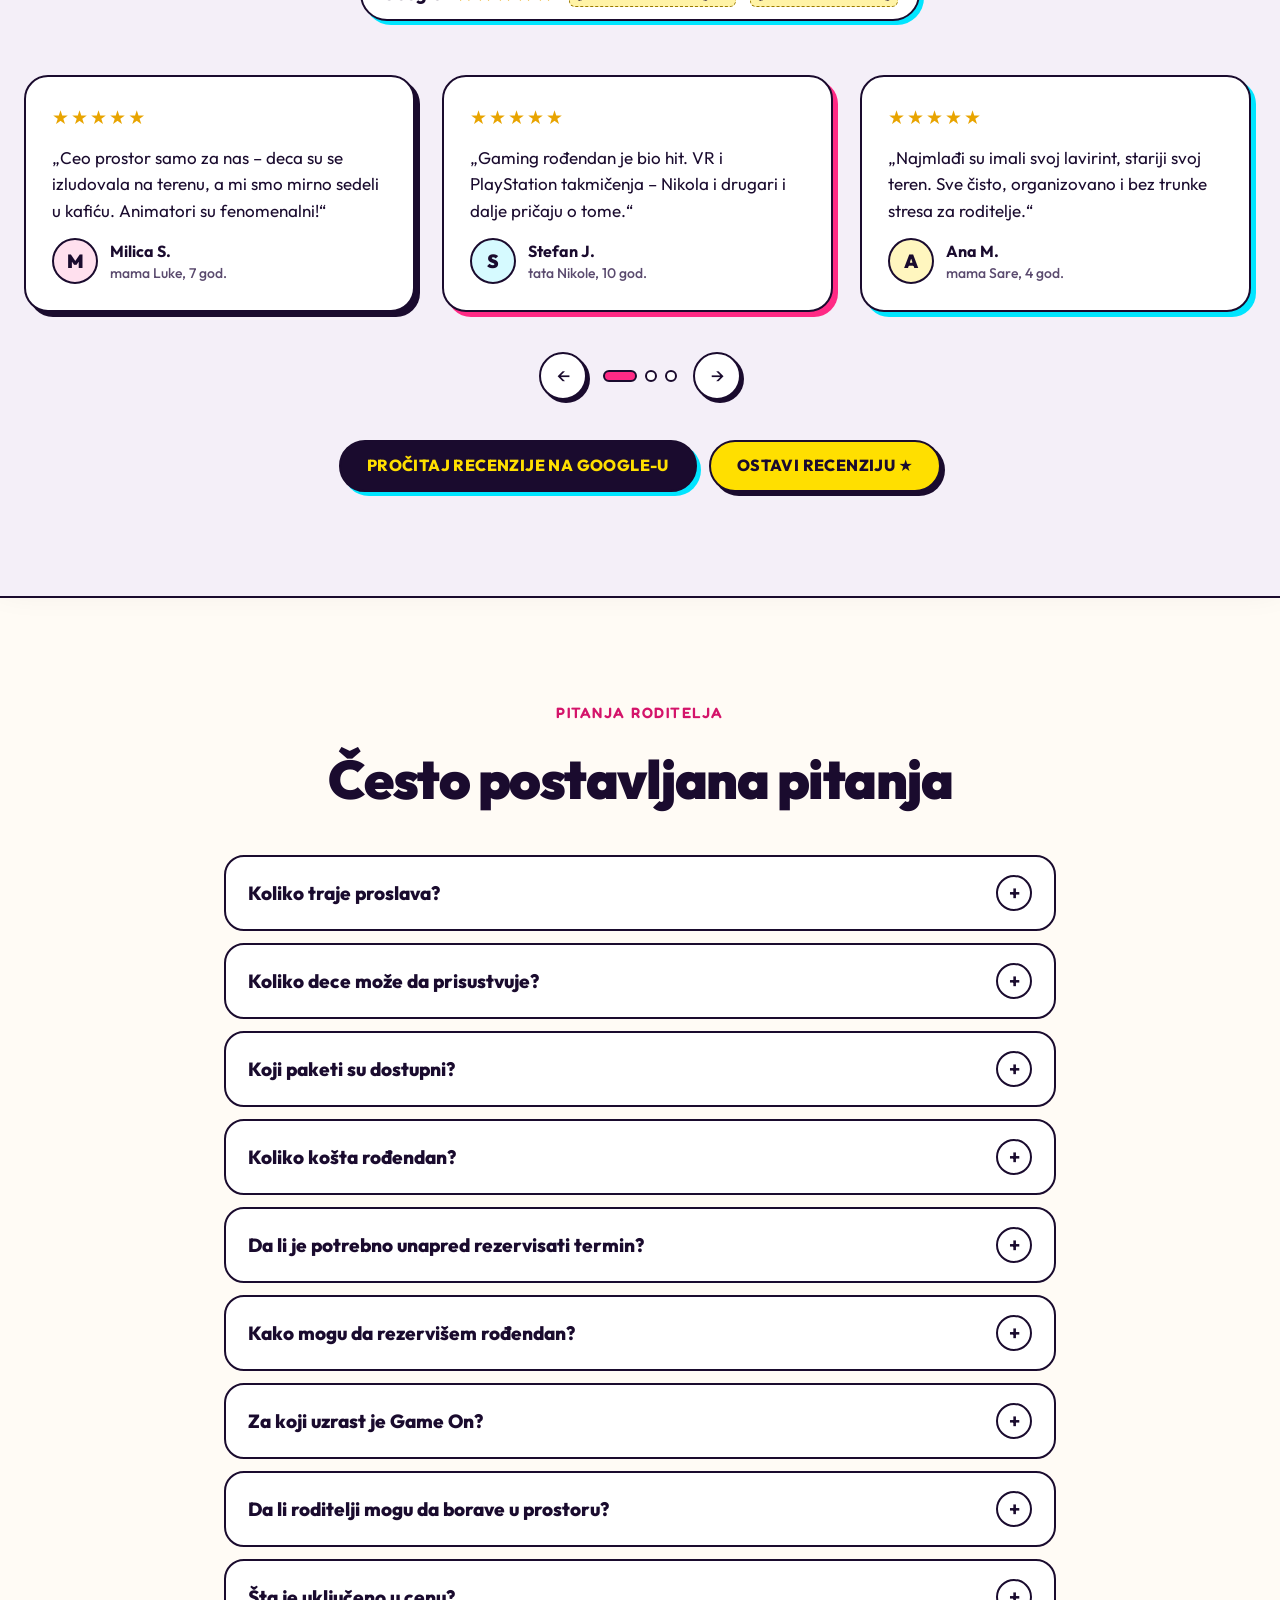
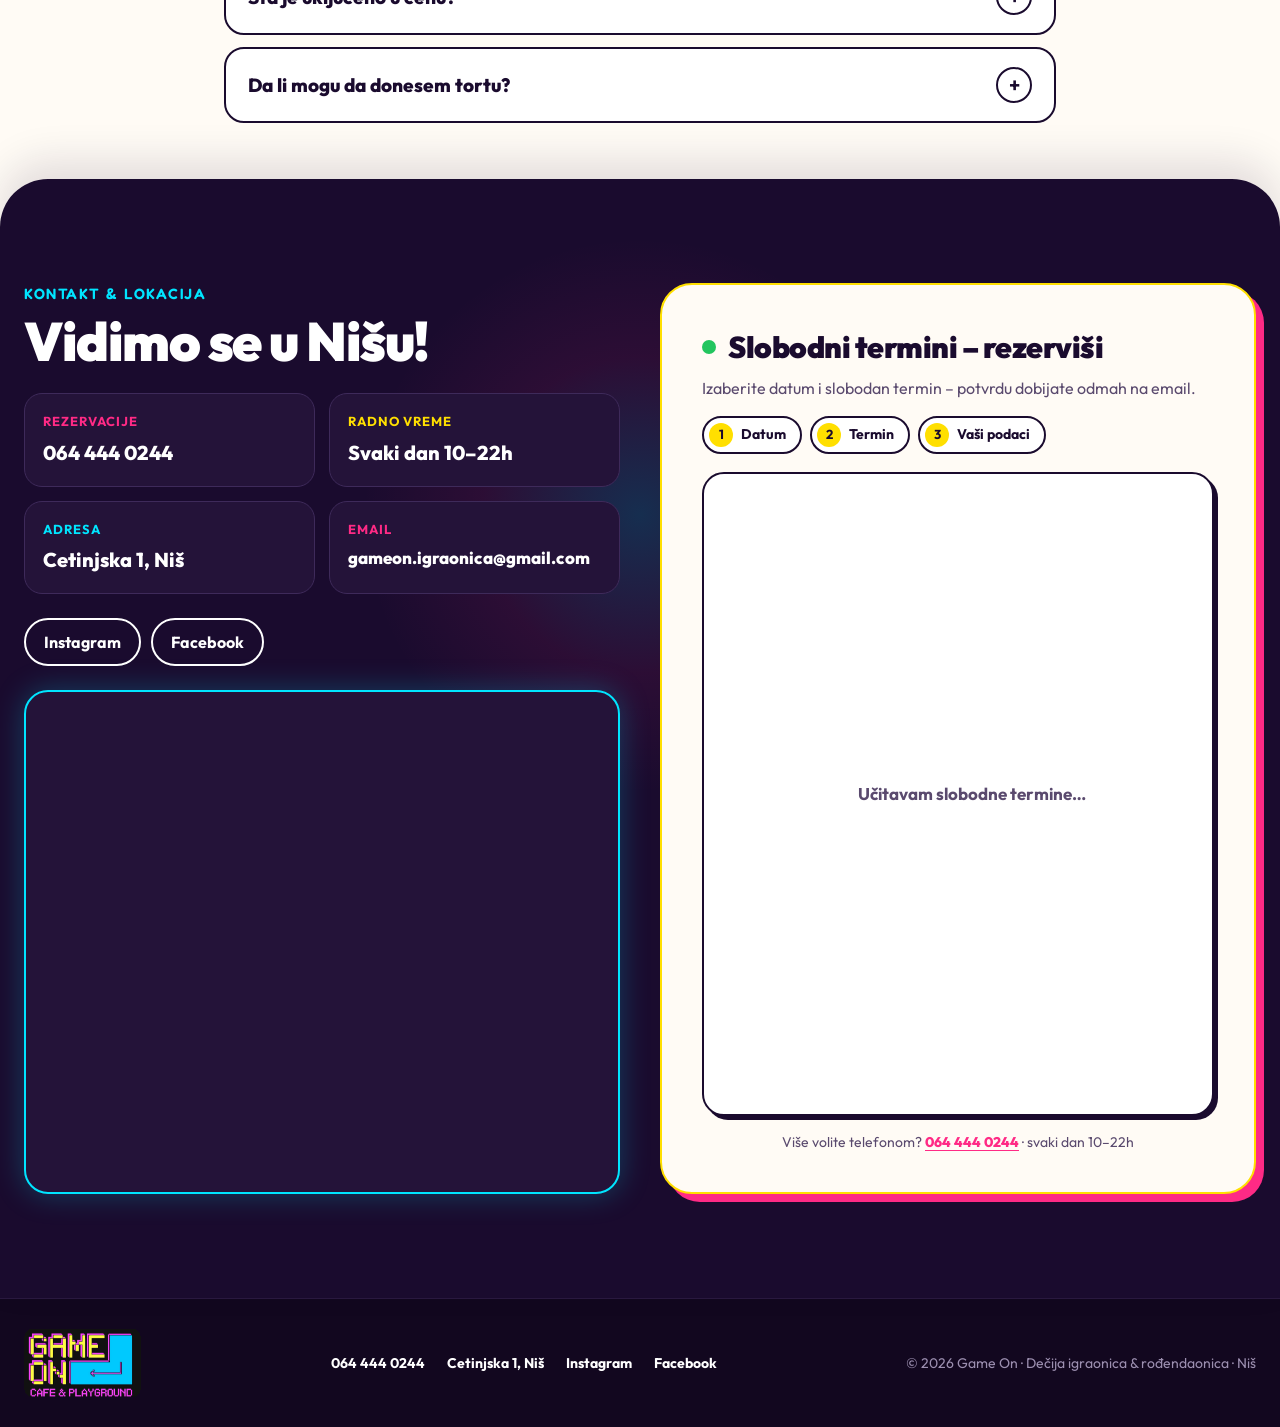
==== commit 7325717c: "Add files via upload" ====
--- a/index.html
+++ b/index.html
@@ -612,7 +612,7 @@
 <!-- 16. FOOTER -->
 <footer class="ftr">
   <div class="wrap ftr-row">
-    <span class="ftr-logo"><img src="assets/logo.webp" alt="Game On – dečija igraonica i rođendaonica u Nišu" width="163" height="100" loading="lazy"></span>
+    <a class="ftr-logo" href="#pocetna" data-to-top aria-label="Game On – nazad na početak" title="Nazad na početak"><img src="assets/logo.webp" alt="Game On – dečija igraonica i rođendaonica u Nišu" width="163" height="100" loading="lazy"></a>
     <nav class="ftr-contact" aria-label="Kontakt">
       <a href="tel:+381644440244">064 444 0244</a>
       <a href="https://www.google.com/maps/search/?api=1&amp;query=Cetinjska+1%2C+Ni%C5%A1%2C+Serbia" target="_blank" rel="noopener">Cetinjska 1, Niš</a>
--- a/styles.css
+++ b/styles.css
@@ -347,6 +347,7 @@
 .map{border-radius:24px;overflow:hidden;border:2px solid var(--cyan);box-shadow:0 0 30px rgba(0,229,255,.25);min-height:280px;flex:1;background:var(--panel)}
 .map iframe{width:100%;height:100%;min-height:280px;border:0;display:block;filter:saturate(.9)}
 .kontakt .map{min-height:360px}
+@media(max-width:959px){.kontakt .rez-card{order:-1}}
 
 /* zakazivanje (Cal.com) u kartici forme */
 .rez-card{display:flex;flex-direction:column;gap:0;min-width:0}
@@ -401,6 +402,8 @@
 .ftr{background:#12071F;color:#9C8FB0;border-top:1px solid #2A1A40;padding:28px 0 calc(28px + var(--mbar,0px));font-size:14px}
 .ftr-row{display:flex;flex-wrap:wrap;gap:16px 28px;justify-content:space-between;align-items:center}
 .ftr-logo{display:block;height:72px;aspect-ratio:1.63;overflow:hidden;border-radius:12px}
+a.ftr-logo{padding:0;cursor:pointer;transition:transform .2s var(--ease)}
+a.ftr-logo:hover{transform:translateY(-3px)}
 .ftr-logo img{width:100%;height:100%;object-fit:cover;object-position:50% 53%;transform:scale(1.12)}
 .ftr-contact{display:flex;flex-wrap:wrap;gap:6px 22px;align-items:center}
 .ftr a{color:#fff;font-weight:700;text-decoration:none;padding:6px 0}
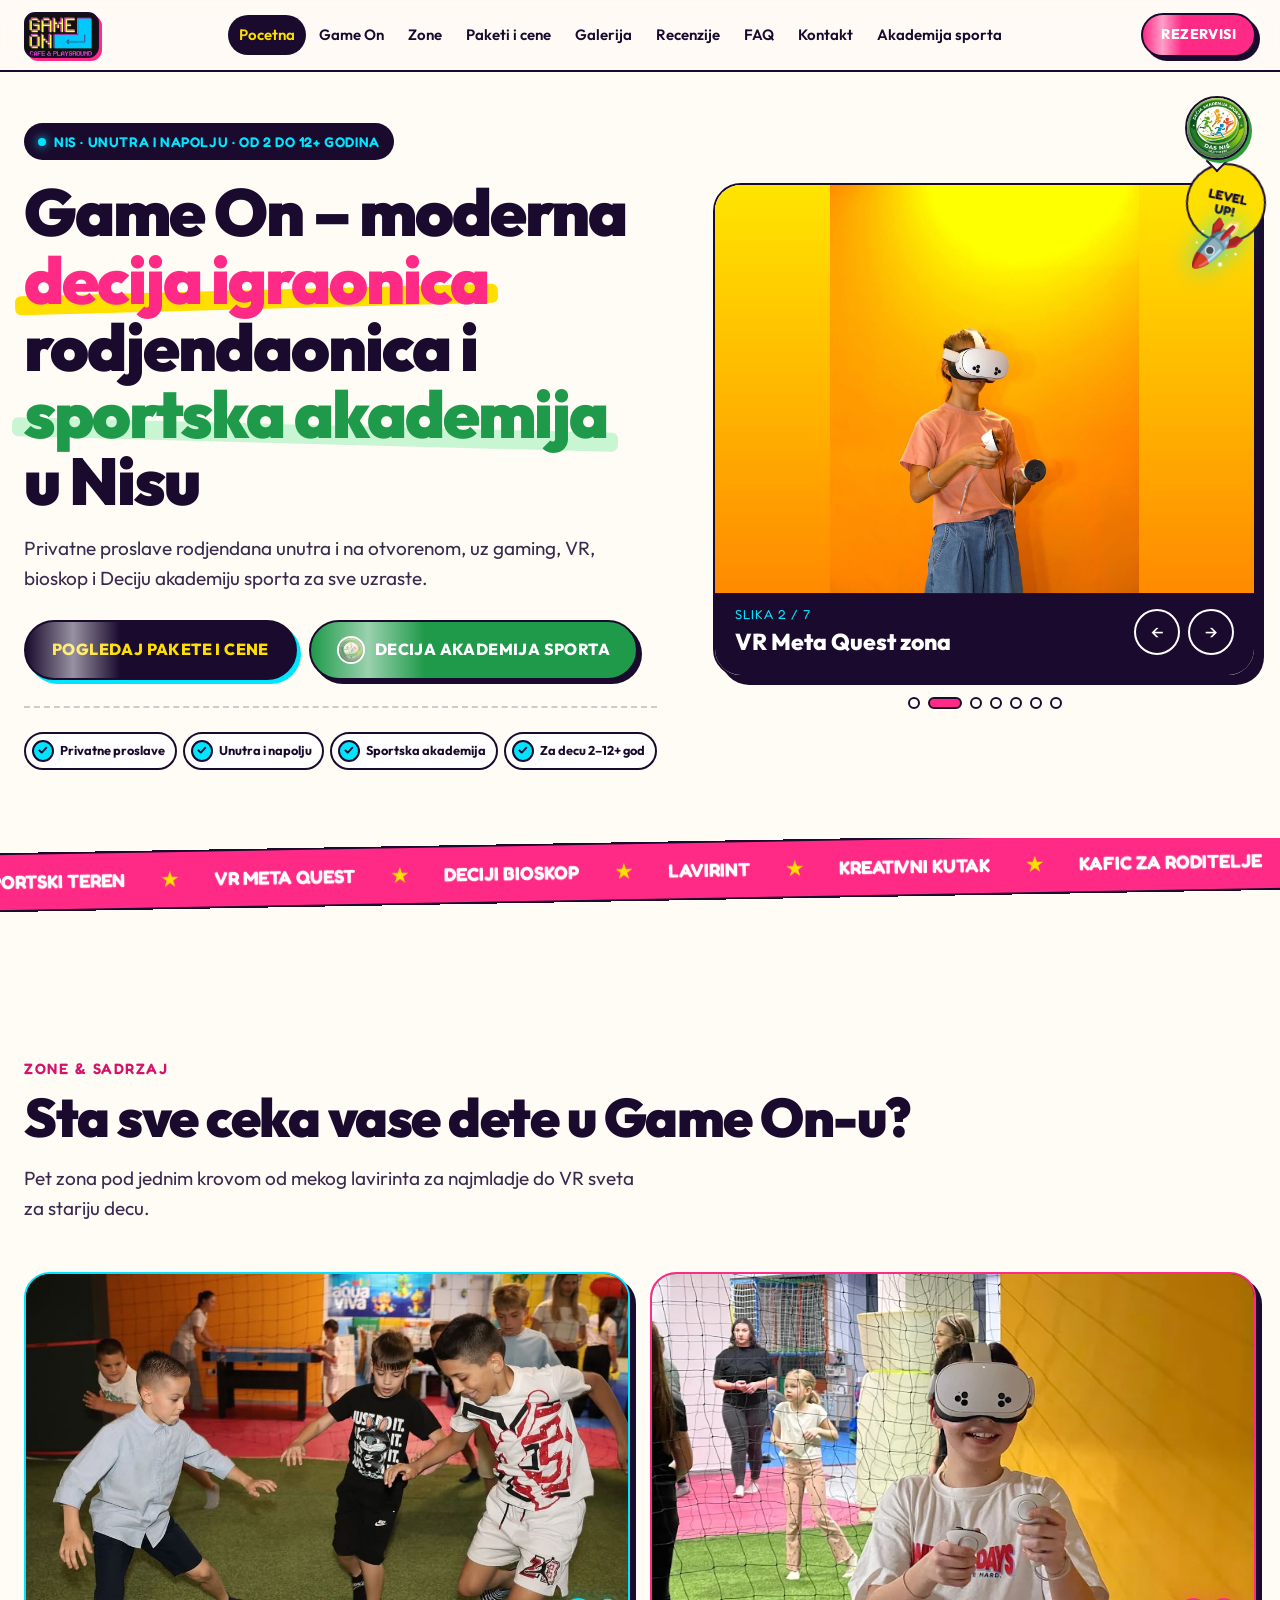
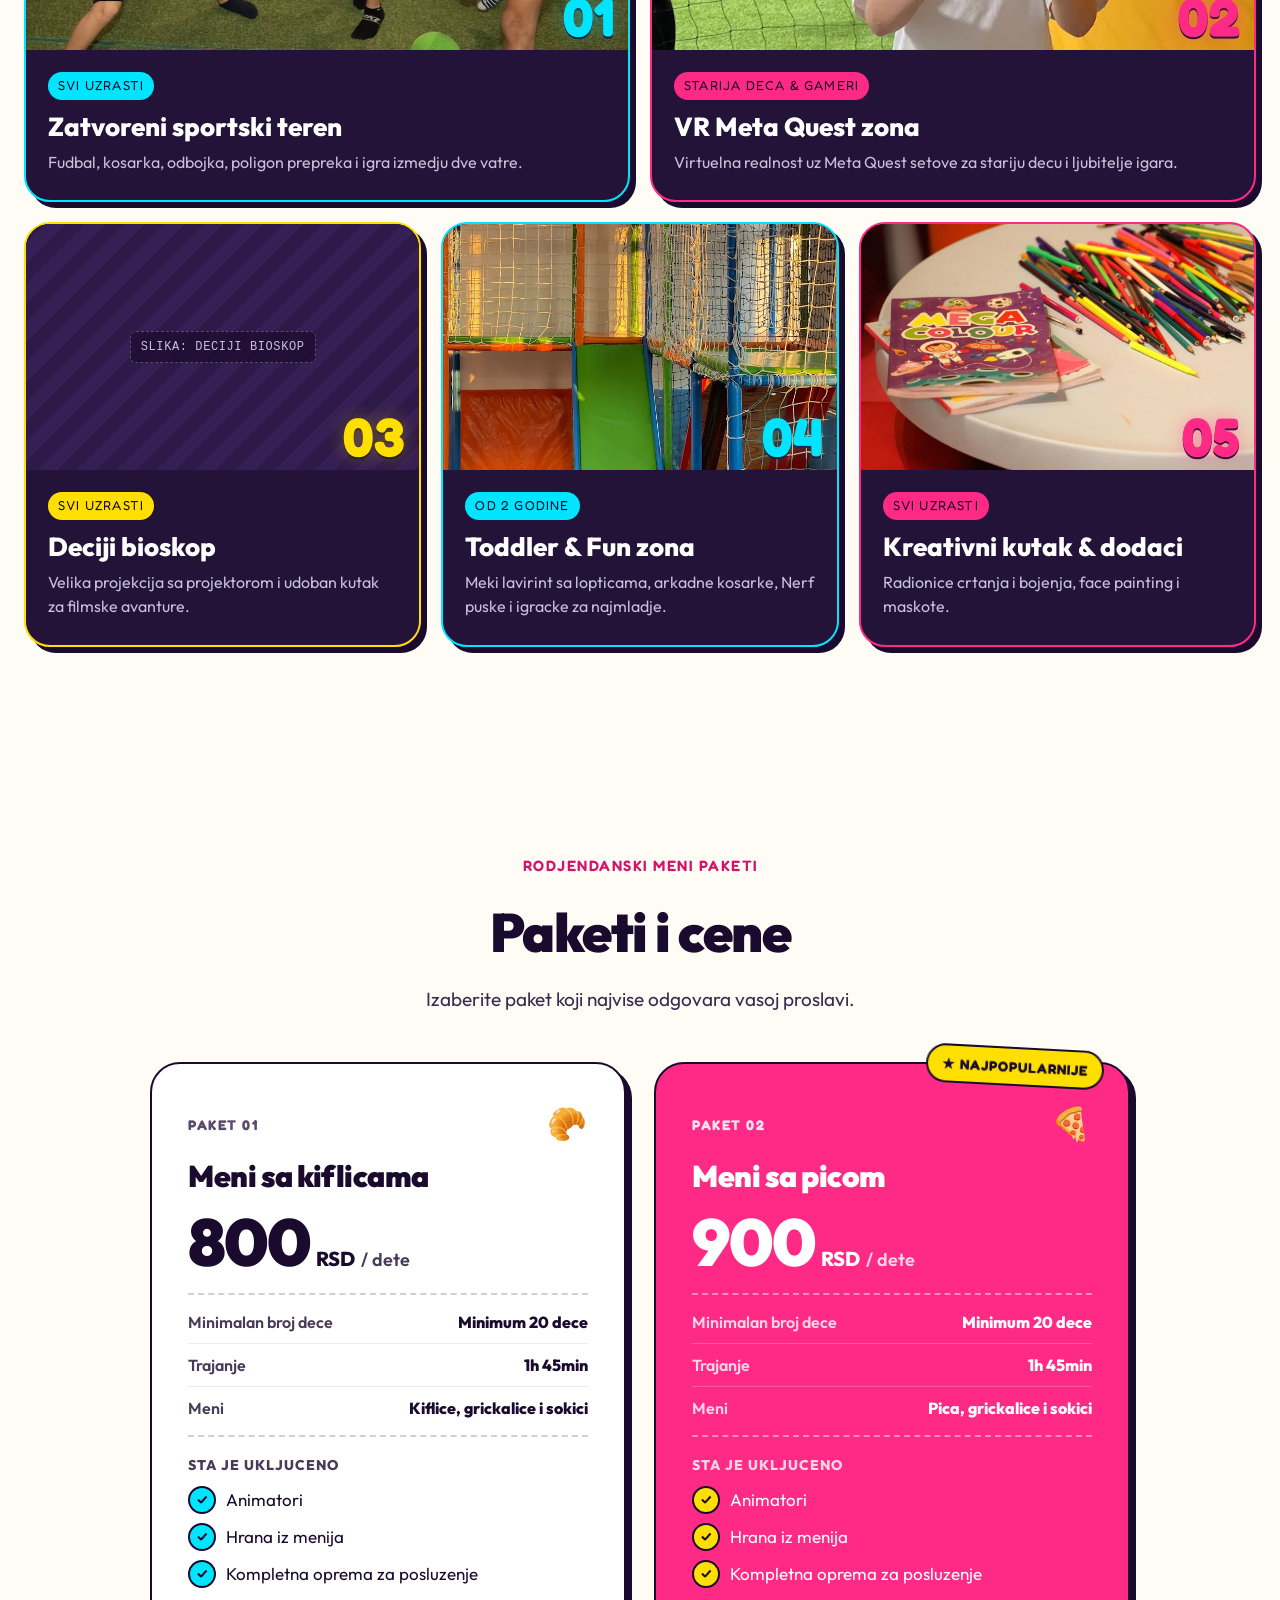
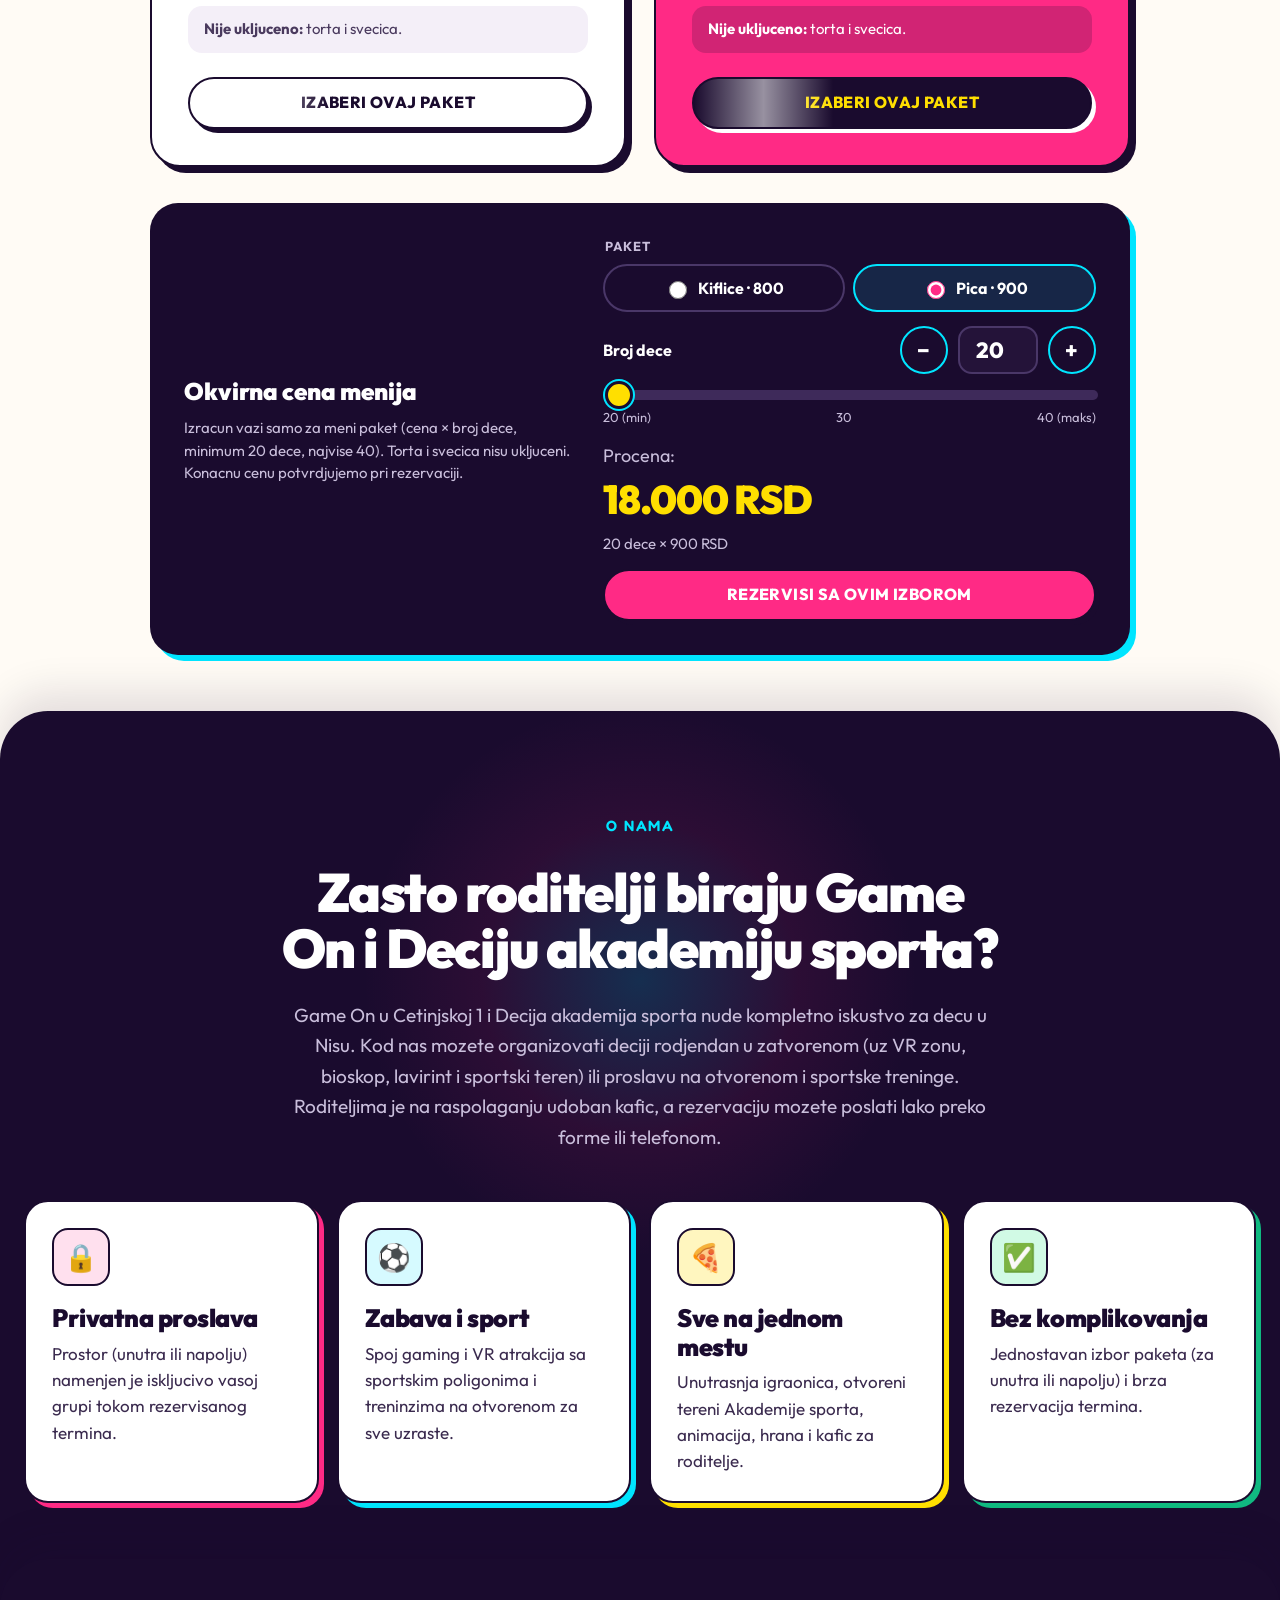
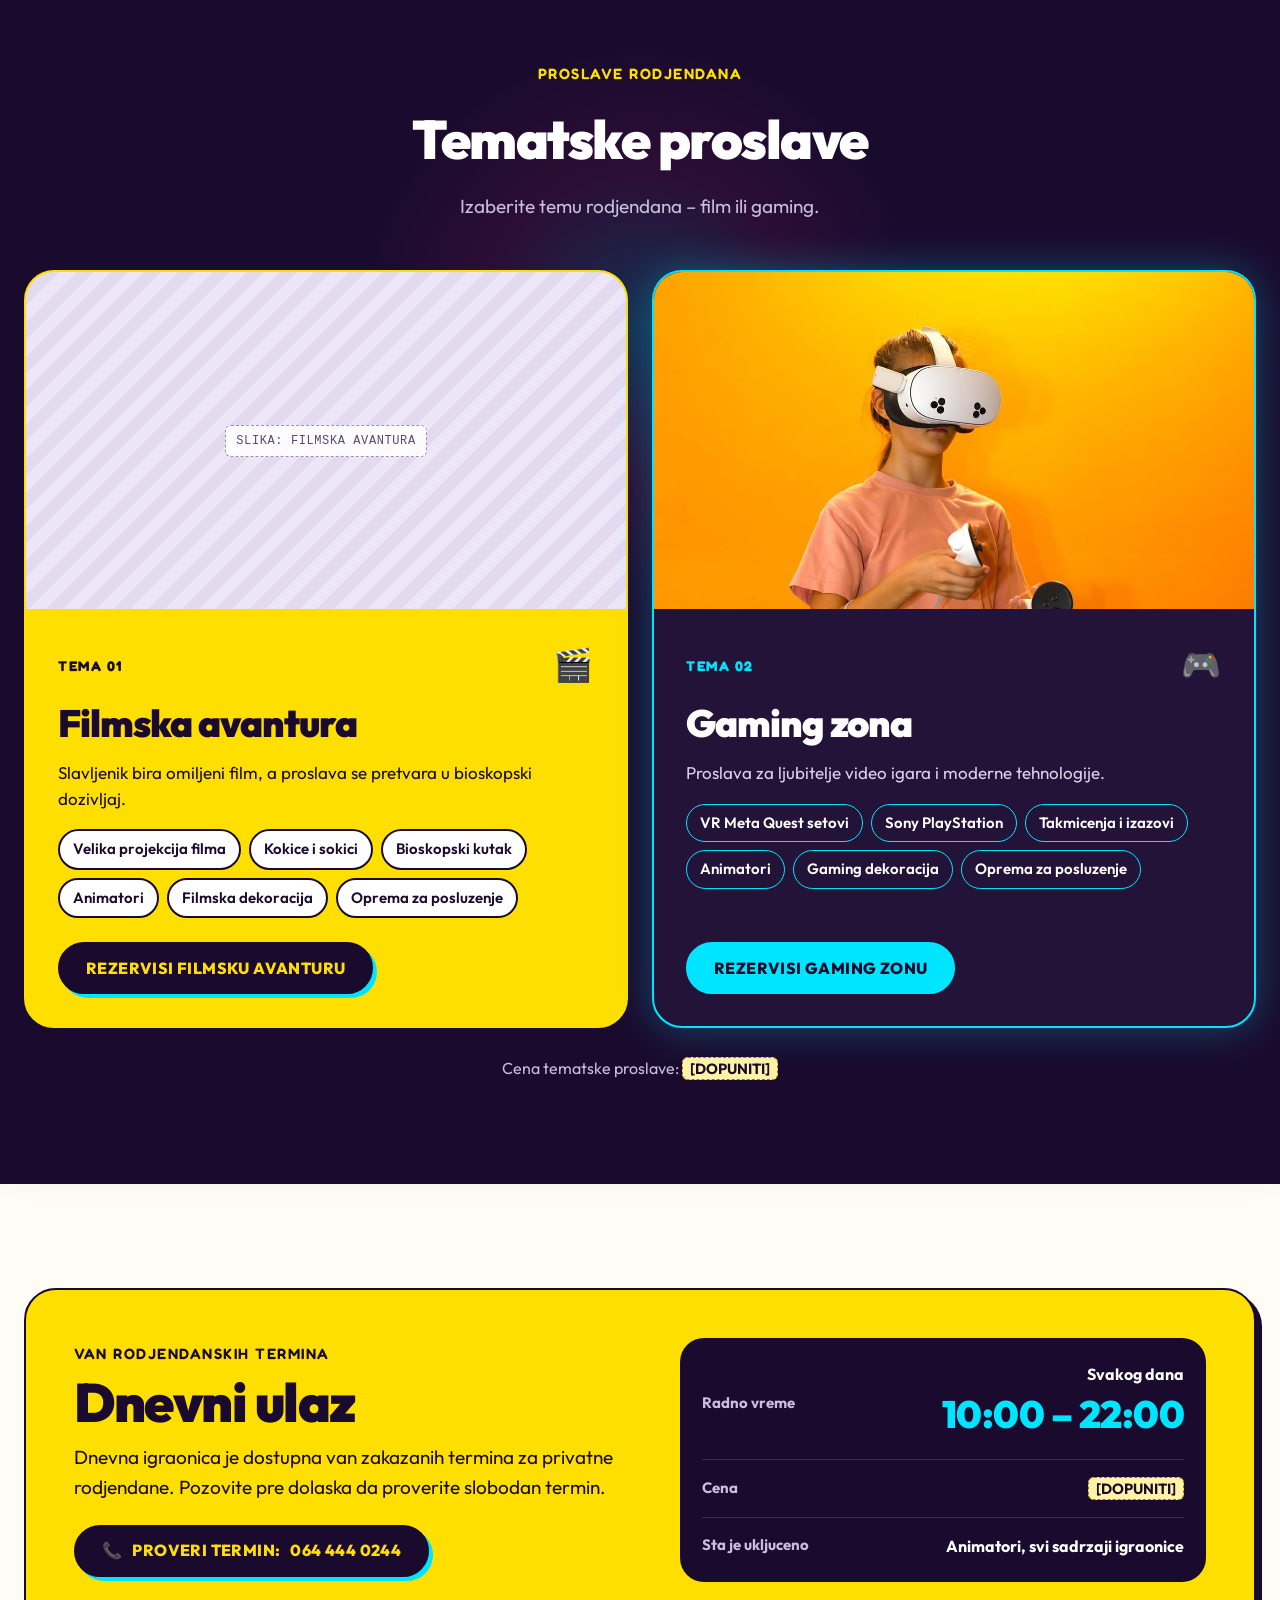
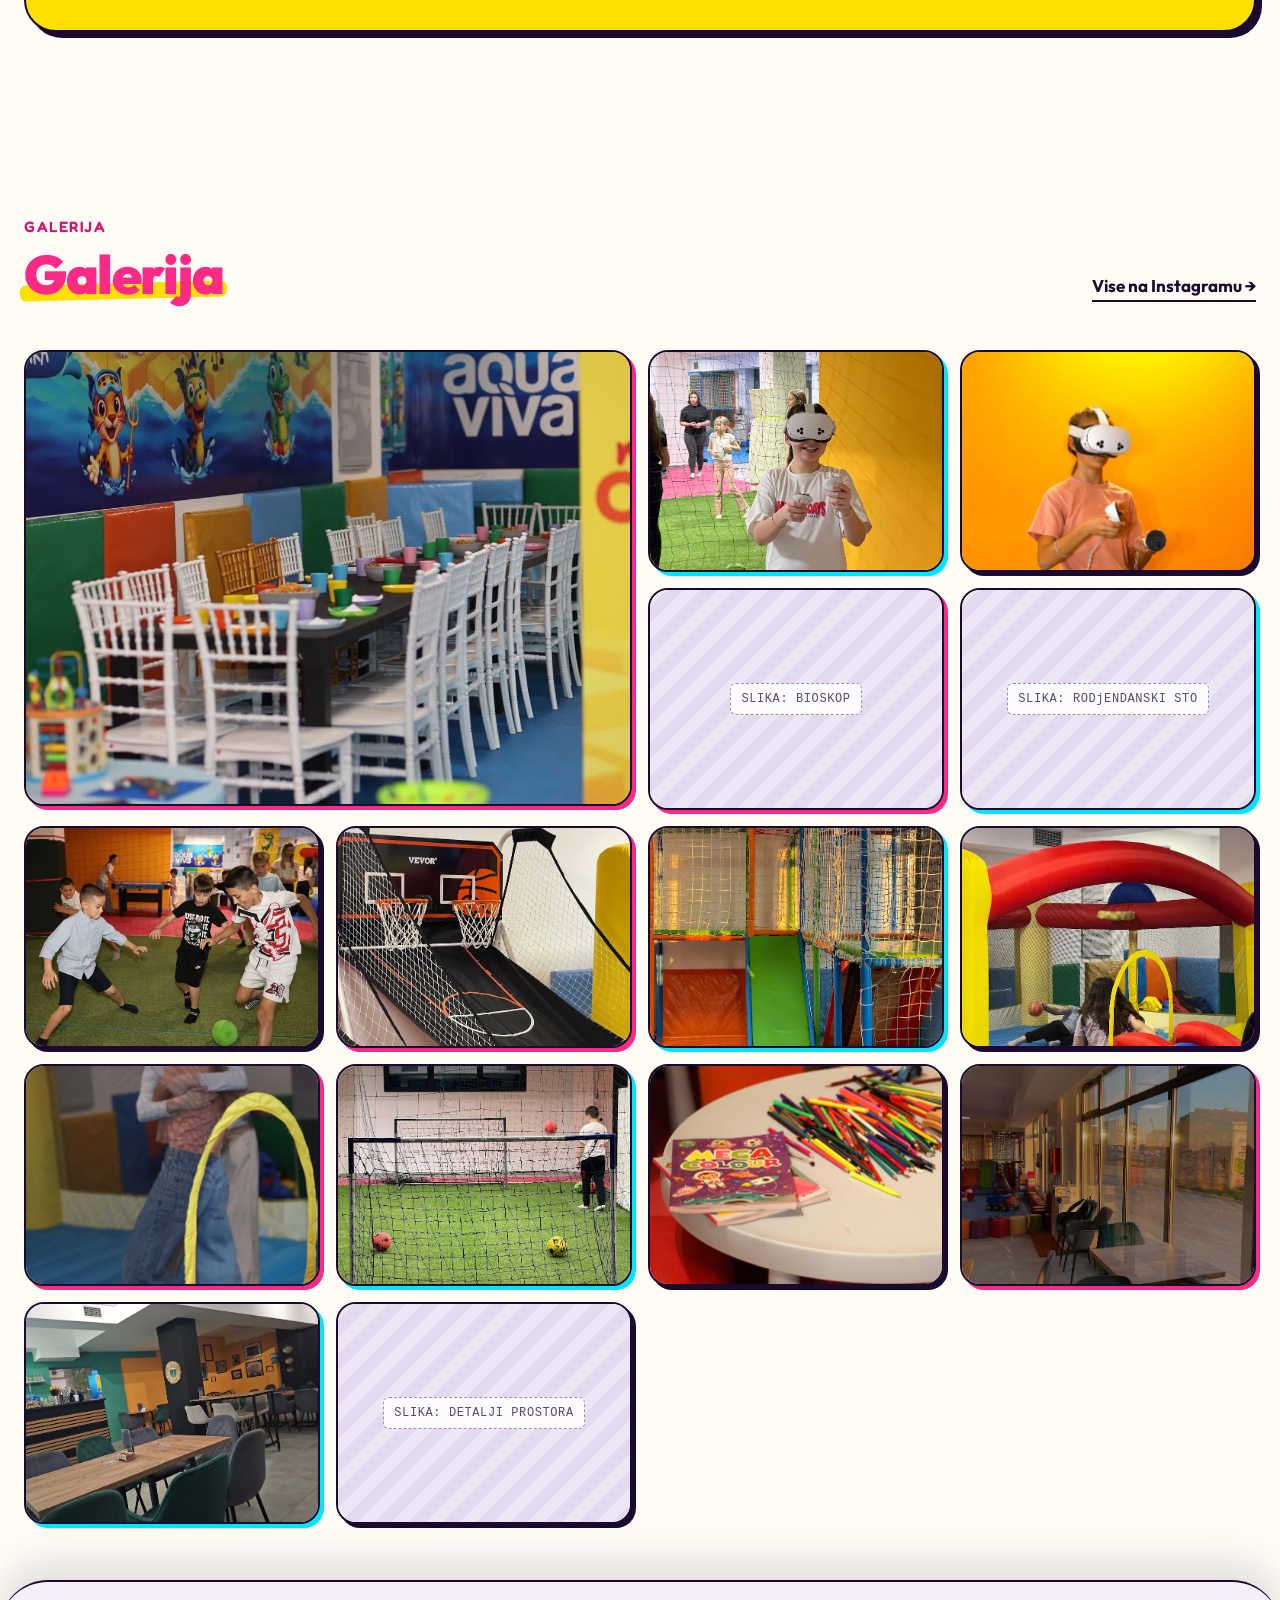
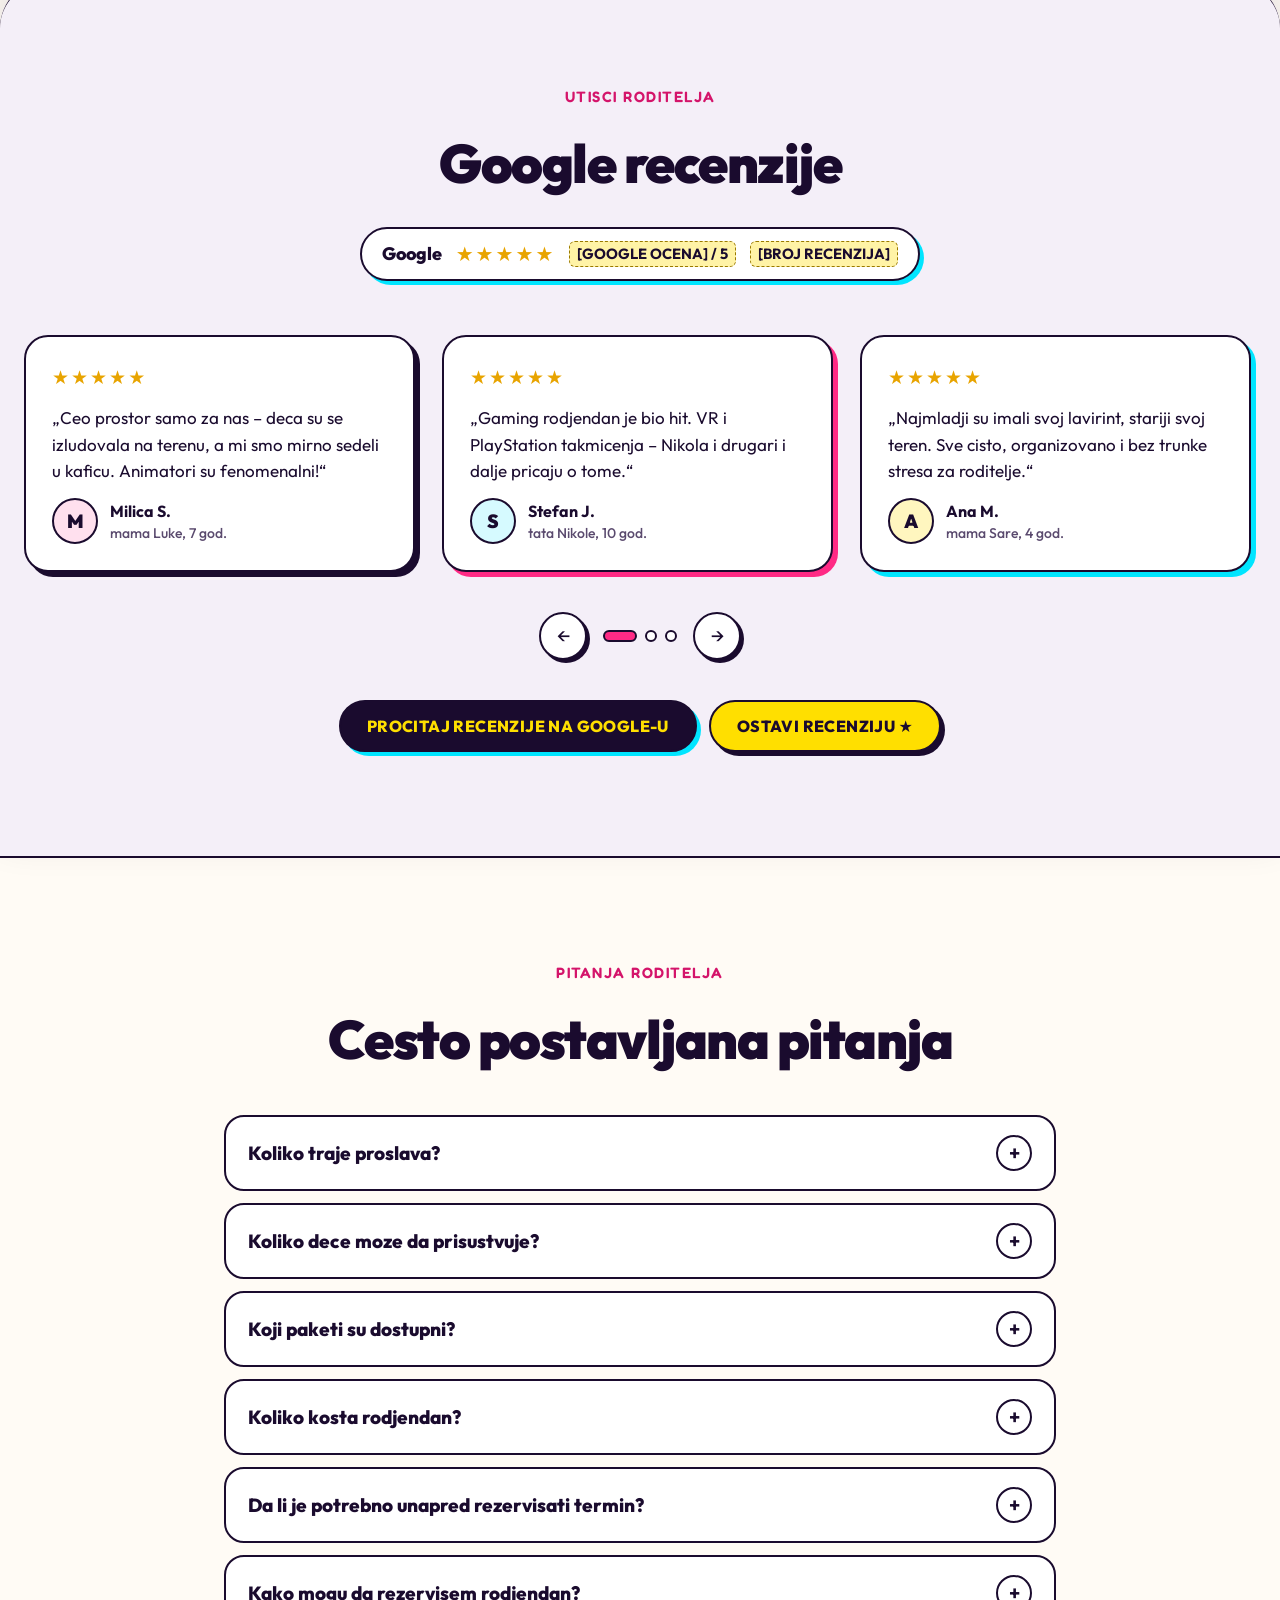
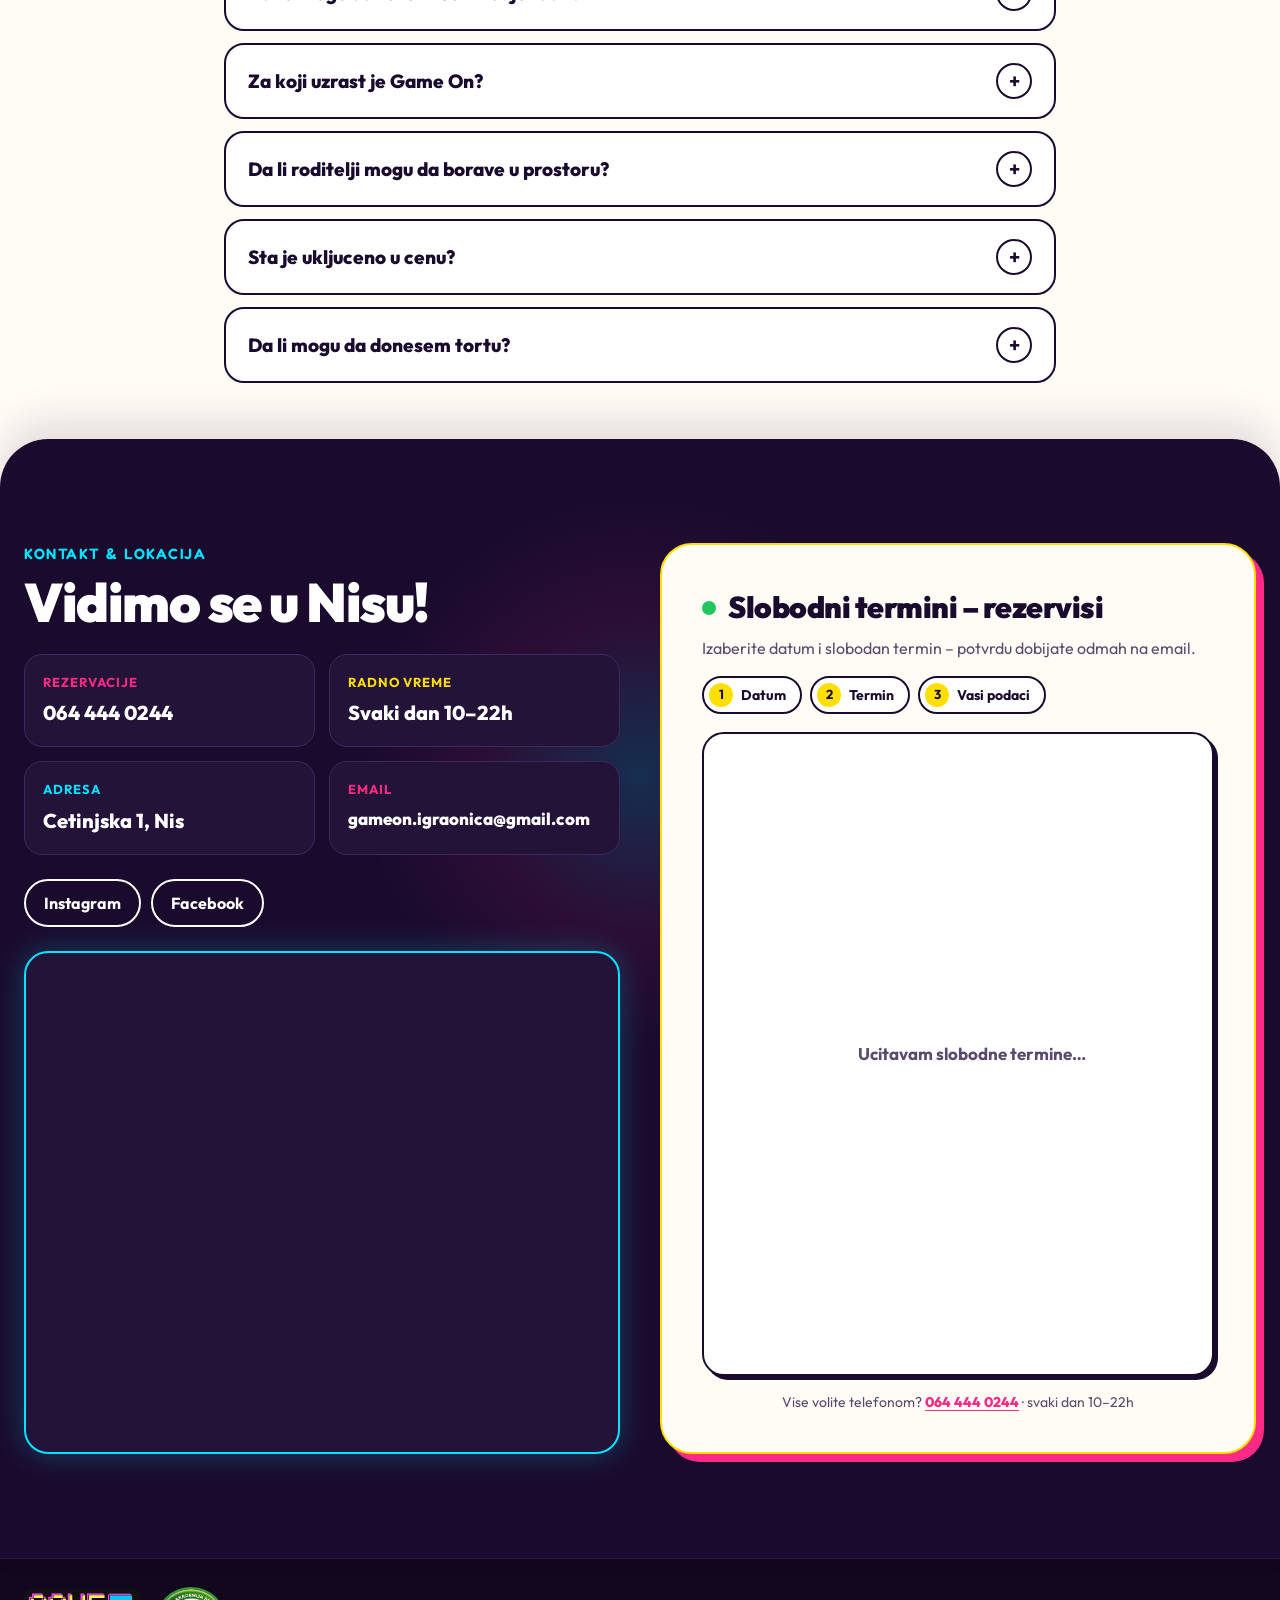
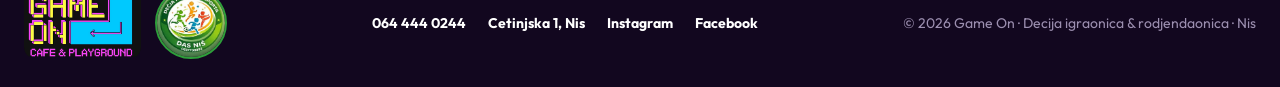
==== commit b102ff6b: "Add files via upload" ====
--- a/index.html
+++ b/index.html
@@ -3,8 +3,8 @@
 <head>
 <meta charset="utf-8">
 <meta name="viewport" content="width=device-width, initial-scale=1.0">
-<title>Game On – Dečija igraonica i rođendaonica u Nišu</title>
-<meta name="description" content="Game On je dečija igraonica i rođendaonica u Nišu. Pogledajte pakete i cene, zone za zabavu i rezervišite termin za dečiji rođendan.">
+<title>Game On – Decija igraonica i rodjendaonica u Nisu</title>
+<meta name="description" content="Game On je decija igraonica i rodjendaonica u Nisu. Pogledajte pakete i cene, zone za zabavu i rezervisite termin za deciji rodjendan.">
 <meta name="robots" content="index, follow">
 <link rel="canonical" href="https://misicv89-ops.github.io/Game-On/">
 <meta name="theme-color" content="#1A0B2E">
@@ -14,15 +14,15 @@
 <meta property="og:type" content="website">
 <meta property="og:locale" content="sr_RS">
 <meta property="og:site_name" content="Game On">
-<meta property="og:title" content="Game On – Dečija igraonica i rođendaonica u Nišu">
-<meta property="og:description" content="Privatne proslave rođendana uz gaming, VR, bioskop i sportske aktivnosti. Paketi od 800 RSD po detetu. Cetinjska 1, Niš.">
+<meta property="og:title" content="Game On – Decija igraonica i rodjendaonica u Nisu">
+<meta property="og:description" content="Privatne proslave rodjendana uz gaming, VR, bioskop i sportske aktivnosti. Paketi od 800 RSD po detetu. Cetinjska 1, Nis.">
 <meta property="og:url" content="https://misicv89-ops.github.io/Game-On/">
 <!-- OG slika: zameniti finalnom hero fotografijom (preporuka 1200x630) -->
 <meta property="og:image" content="https://misicv89-ops.github.io/Game-On/assets/hero-sala.jpg">
-<meta property="og:image:alt" content="Rođendanska sala dečije igraonice Game On u Nišu">
+<meta property="og:image:alt" content="Rodjendanska sala decije igraonice Game On u Nisu">
 <meta name="twitter:card" content="summary_large_image">
-<meta name="twitter:title" content="Game On – Dečija igraonica i rođendaonica u Nišu">
-<meta name="twitter:description" content="Privatne proslave rođendana uz gaming, VR, bioskop i sportske aktivnosti u Nišu.">
+<meta name="twitter:title" content="Game On – Decija igraonica i rodjendaonica u Nisu">
+<meta name="twitter:description" content="Privatne proslave rodjendana uz gaming, VR, bioskop i sportske aktivnosti u Nisu.">
 <meta name="twitter:image" content="https://misicv89-ops.github.io/Game-On/assets/hero-sala.jpg">
 
 <link rel="icon" href="favicon.ico" sizes="any">
@@ -44,7 +44,7 @@
   "@type": "EntertainmentBusiness",
   "@id": "https://misicv89-ops.github.io/Game-On/#business",
   "name": "Game On",
-  "description": "Dečija igraonica i rođendaonica u Nišu.",
+  "description": "Decija igraonica i rodjendaonica u Nisu.",
   "url": "https://misicv89-ops.github.io/Game-On/",
   "image": "https://misicv89-ops.github.io/Game-On/assets/hero-sala.jpg",
   "logo": "https://misicv89-ops.github.io/Game-On/assets/logo.webp",
@@ -53,7 +53,7 @@
   "address": {
     "@type": "PostalAddress",
     "streetAddress": "Cetinjska 1",
-    "addressLocality": "Niš",
+    "addressLocality": "Nis",
     "addressCountry": "RS"
   },
   "openingHoursSpecification": [{
@@ -74,27 +74,27 @@
   "@context": "https://schema.org",
   "@type": "FAQPage",
   "mainEntity": [
-    {"@type":"Question","name":"Koji paketi su dostupni?","acceptedAnswer":{"@type":"Answer","text":"Dostupna su dva rođendanska meni paketa: Meni sa kiflicama (800 RSD po detetu) i Meni sa picom (900 RSD po detetu). Dostupne su i tematske proslave Filmska avantura i Gaming zona."}},
-    {"@type":"Question","name":"Koliko košta rođendan?","acceptedAnswer":{"@type":"Answer","text":"Cena je 800 RSD po detetu za Meni sa kiflicama i 900 RSD po detetu za Meni sa picom. Minimalni paket je za 20 dece. Torta i svećica nisu uključeni u cenu."}},
-    {"@type":"Question","name":"Kako mogu da rezervišem rođendan?","acceptedAnswer":{"@type":"Answer","text":"Pošaljite zahtev preko forme na sajtu, pozovite 064 444 0244 ili pišite na gameon.igraonica@gmail.com. Termin je potvrđen tek nakon naše potvrde."}},
-    {"@type":"Question","name":"Za koji uzrast je Game On?","acceptedAnswer":{"@type":"Answer","text":"Sadržaji su prilagođeni deci od 2 do 12+ godina – od mekog lavirinta za najmlađe do VR Meta Quest zone za stariju decu."}},
-    {"@type":"Question","name":"Da li roditelji mogu da borave u prostoru?","acceptedAnswer":{"@type":"Answer","text":"Da. Za roditelje je predviđen kafić u okviru igraonice, sa ponudom hrane i pića."}},
-    {"@type":"Question","name":"Šta je uključeno u cenu?","acceptedAnswer":{"@type":"Answer","text":"U cenu paketa uključeni su animatori, hrana iz izabranog menija (kiflice ili pica, grickalice i sokići) i kompletna oprema za posluženje. Torta i svećica nisu uključeni."}}
+    {"@type":"Question","name":"Koji paketi su dostupni?","acceptedAnswer":{"@type":"Answer","text":"Dostupna su dva rodjendanska meni paketa: Meni sa kiflicama (800 RSD po detetu) i Meni sa picom (900 RSD po detetu). Dostupne su i tematske proslave Filmska avantura i Gaming zona."}},
+    {"@type":"Question","name":"Koliko kosta rodjendan?","acceptedAnswer":{"@type":"Answer","text":"Cena je 800 RSD po detetu za Meni sa kiflicama i 900 RSD po detetu za Meni sa picom. Minimalni paket je za 20 dece. Torta i svecica nisu ukljuceni u cenu."}},
+    {"@type":"Question","name":"Kako mogu da rezervisem rodjendan?","acceptedAnswer":{"@type":"Answer","text":"Posaljite zahtev preko forme na sajtu, pozovite 064 444 0244 ili pisite na gameon.igraonica@gmail.com. Termin je potvrdjen tek nakon nase potvrde."}},
+    {"@type":"Question","name":"Za koji uzrast je Game On?","acceptedAnswer":{"@type":"Answer","text":"Sadrzaji su prilagodjeni deci od 2 do 12+ godina – od mekog lavirinta za najmladje do VR Meta Quest zone za stariju decu."}},
+    {"@type":"Question","name":"Da li roditelji mogu da borave u prostoru?","acceptedAnswer":{"@type":"Answer","text":"Da. Za roditelje je predvidjen kafic u okviru igraonice, sa ponudom hrane i pica."}},
+    {"@type":"Question","name":"Sta je ukljuceno u cenu?","acceptedAnswer":{"@type":"Answer","text":"U cenu paketa ukljuceni su animatori, hrana iz izabranog menija (kiflice ili pica, grickalice i sokici) i kompletna oprema za posluzenje. Torta i svecica nisu ukljuceni."}}
   ]
 }
 </script>
 </head>
 <body>
-<a class="skip" href="#main">Preskoči na sadržaj</a>
+<a class="skip" href="#main">Preskoci na sadrzaj</a>
 
 <header class="hdr" id="hdr">
   <div class="wrap hdr-in">
-    <a class="logo" href="#pocetna" aria-label="Game On – početna">
+    <a class="logo" href="#pocetna" aria-label="Game On – pocetna">
       <span class="logo-img"><img src="assets/logo.webp" alt="Game On logo" width="163" height="100"></span>
-      <span class="logo-sub">Dečija igraonica<br>&amp; rođendaonica</span>
+      <span class="logo-sub">Decija igraonica<br>&amp; rodjendaonica</span>
     </a>
     <nav class="nav" aria-label="Glavna navigacija">
-      <a href="#pocetna">Početna</a>
+      <a href="#pocetna">Pocetna</a>
       <a href="#o-nama">Game On</a>
       <a href="#zone">Zone</a>
       <a href="#paketi">Paketi i cene</a>
@@ -102,14 +102,15 @@
       <a href="#recenzije">Recenzije</a>
       <a href="#faq">FAQ</a>
       <a href="#kontakt">Kontakt</a>
+      <a href="das.html" class="nav-das">Akademija sporta</a>
     </nav>
     <div class="hdr-actions">
-      <a class="btn btn-pink btn-sm hdr-cta" href="#rezervacija">Rezerviši</a>
+      <a class="btn btn-pink btn-sm hdr-cta" href="#rezervacija">Rezervisi</a>
       <button class="burger" id="burger" type="button" aria-label="Otvori meni" aria-expanded="false" aria-controls="mnav"><span></span><span></span><span></span></button>
     </div>
   </div>
   <nav class="mnav" id="mnav" aria-label="Mobilna navigacija">
-    <a href="#pocetna">Početna</a>
+    <a href="#pocetna">Pocetna</a>
     <a href="#o-nama">Game On</a>
     <a href="#zone">Zone</a>
     <a href="#paketi">Paketi i cene</a>
@@ -117,7 +118,8 @@
     <a href="#recenzije">Recenzije</a>
     <a href="#faq">FAQ</a>
     <a href="#kontakt">Kontakt</a>
-    <a class="btn btn-pink" href="#rezervacija">Rezerviši</a>
+    <a href="das.html" class="mnav-das"><img src="assets/das-logo.jpeg" alt="" width="32" height="32"> DAS – Decija akademija sporta</a>
+    <a class="btn btn-pink" href="#rezervacija">Rezervisi</a>
   </nav>
   <div class="progress" aria-hidden="true"><div id="progress"></div></div>
 </header>
@@ -128,12 +130,12 @@
 <section class="hero" id="pocetna">
   <div class="wrap hero-grid">
     <div class="hero-copy">
-      <p class="pill-dark"><span class="dot-cyan" aria-hidden="true"></span>Niš · od 2 do 12+ godina</p>
-      <h1>Game On – <span class="hl">dečija igraonica</span> i rođendaonica u Nišu</h1>
-      <p class="lead">Privatna proslava rođendana uz gaming, VR, bioskop, sportske aktivnosti i zabavu za decu.</p>
+      <p class="pill-dark go-pill"><span class="dot-cyan" aria-hidden="true"></span>NIS · UNUTRA I NAPOLJU · OD 2 DO 12+ GODINA</p>
+      <h1>Game On – moderna <span class="hl">decija igraonica</span> rodjendaonica i <span class="hl hl-green">sportska akademija</span> u Nisu</h1>
+      <p class="lead">Privatne proslave rodjendana unutra i na otvorenom, uz gaming, VR, bioskop i Deciju akademiju sporta za sve uzraste.</p>
       <div class="hero-cta">
         <a class="btn btn-dark" href="#paketi">Pogledaj pakete i cene</a>
-        <a class="btn btn-light btn-call" href="tel:+381644440244" aria-label="Pozovite nas: 064 444 0244"><span class="ico-d" aria-hidden="true">📞</span><span class="pulse" aria-hidden="true"></span><span class="call-pre">Pozovite nas · </span>064 444 0244</a>
+        <a class="btn btn-das" href="das.html"><img src="assets/das-logo.jpeg" alt="" width="28" height="28">Decija akademija sporta</a>
       </div>
       <dl class="stats" aria-label="Game On u brojkama">
         <div><dt class="stat-n" data-count>100%</dt><dd>privatne proslave</dd></div>
@@ -141,10 +143,10 @@
         <div><dt class="stat-n" data-count>10–22h</dt><dd>svakog dana</dd></div>
       </dl>
       <ul class="trust" aria-label="Ukratko o Game On-u">
-        <li><span aria-hidden="true">✓</span>Privatna proslava</li>
-        <li><span aria-hidden="true">✓</span>5 zona zabave</li>
-        <li><span aria-hidden="true">✓</span>Za decu 2–12+ godina</li>
-        <li><span aria-hidden="true">✓</span>Niš</li>
+        <li><span aria-hidden="true">✓</span>Privatne proslave</li>
+        <li><span aria-hidden="true">✓</span>Unutra i napolju</li>
+        <li><span aria-hidden="true">✓</span>Sportska akademija</li>
+        <li><span aria-hidden="true">✓</span>Za decu 2–12+ god</li>
       </ul>
     </div>
 
@@ -152,27 +154,33 @@
       <div class="levelup" aria-hidden="true">LEVEL<br>UP!</div>
       <div class="slider" id="slider" aria-roledescription="karusel" aria-label="Prostor igraonice Game On">
         <div class="slides">
-          <figure class="slide on"><img src="assets/hero-teren.jpg" alt="Zatvoreni sportski teren u dečijoj igraonici Game On u Nišu" width="1200" height="960" fetchpriority="high" decoding="async"></figure>
+          <figure class="slide on"><img src="assets/hero-teren.jpg" alt="Zatvoreni sportski teren u decijoj igraonici Game On u Nisu" width="1200" height="960" fetchpriority="high" decoding="async"></figure>
           <figure class="slide contain"><img src="assets/hero-vr.jpg" alt="Dete igra VR Meta Quest u gaming zoni igraonice Game On" width="900" height="900" loading="lazy" decoding="async"></figure>
-          <figure class="slide"><img src="assets/hero-kafic.webp" alt="Kafić za roditelje u igraonici Game On Niš" width="1200" height="960" loading="lazy" decoding="async"></figure>
-          <figure class="slide"><img src="assets/hero-sala.jpg" alt="Rođendanska sala za dečije rođendane u Nišu – Game On" width="1200" height="960" loading="lazy" decoding="async"></figure>
+          <figure class="slide"><img src="assets/hero-kafic.webp" alt="Kafic za roditelje u igraonici Game On Nis" width="1200" height="960" loading="lazy" decoding="async"></figure>
+          <figure class="slide"><img src="assets/hero-sala.jpg" alt="Rodjendanska sala za decije rodjendane u Nisu – Game On" width="1200" height="960" loading="lazy" decoding="async"></figure>
+          <figure class="slide"><img src="assets/das-napolju-2.webp" alt="DAS sportski rodjendan na otvorenom – streljastvo za decu u Nisu" width="720" height="720" loading="lazy" decoding="async"></figure>
+          <figure class="slide"><img src="assets/das-napolju-1.webp" alt="Deca vuku konopac na rodjendanu u prirodi – Decija akademija sporta Nis" width="1080" height="1080" loading="lazy" decoding="async"></figure>
+          <figure class="slide"><img src="assets/das-rodjendan.jpg" alt="Sportski trening za najmladje u parku – Decija akademija sporta Nis" width="1200" height="1200" loading="lazy" decoding="async"></figure>
         </div>
         <div class="slider-bar">
           <div>
-            <p class="slider-num" id="slideNum">Zona 1 / 4</p>
+            <p class="slider-num" id="slideNum">Slika 1 / 7</p>
             <p class="slider-label" id="slideLabel" aria-live="polite">Sportski teren</p>
           </div>
           <div class="slider-btns">
             <button type="button" class="round" id="prev" aria-label="Prethodna fotografija">←</button>
-            <button type="button" class="round" id="next" aria-label="Sledeća fotografija">→</button>
+            <button type="button" class="round" id="next" aria-label="Sledeca fotografija">→</button>
           </div>
         </div>
       </div>
       <div class="dots" id="dots" role="group" aria-label="Izbor fotografije">
         <button type="button" aria-label="Sportski teren" aria-current="true"></button>
         <button type="button" aria-label="VR Meta Quest zona"></button>
-        <button type="button" aria-label="Kafić za roditelje"></button>
-        <button type="button" aria-label="Rođendanska sala"></button>
+        <button type="button" aria-label="Kafic za roditelje"></button>
+        <button type="button" aria-label="Rodjendanska sala"></button>
+        <button type="button" aria-label="Sportski rodjendan napolju"></button>
+        <button type="button" aria-label="Igre u prirodi"></button>
+        <button type="button" aria-label="Akademija sporta – trening"></button>
       </div>
     </div>
   </div>
@@ -180,8 +188,8 @@
 
 <div class="marquee-clip"><div class="marquee" aria-hidden="true">
   <div class="marquee-track">
-    <div><span>Sportski teren</span><b>★</b><span>VR Meta Quest</span><b>★</b><span>Dečiji bioskop</span><b>★</b><span>Lavirint</span><b>★</b><span>Kreativni kutak</span><b>★</b><span>Kafić za roditelje</span><b>★</b><span>Nerf &amp; arkade</span><b>★</b><span>Face painting</span><b>★</b></div>
-    <div><span>Sportski teren</span><b>★</b><span>VR Meta Quest</span><b>★</b><span>Dečiji bioskop</span><b>★</b><span>Lavirint</span><b>★</b><span>Kreativni kutak</span><b>★</b><span>Kafić za roditelje</span><b>★</b><span>Nerf &amp; arkade</span><b>★</b><span>Face painting</span><b>★</b></div>
+    <div><span>Sportski teren</span><b>★</b><span>VR Meta Quest</span><b>★</b><span>Deciji bioskop</span><b>★</b><span>Lavirint</span><b>★</b><span>Kreativni kutak</span><b>★</b><span>Kafic za roditelje</span><b>★</b><span>Nerf &amp; arkade</span><b>★</b><span>Face painting</span><b>★</b></div>
+    <div><span>Sportski teren</span><b>★</b><span>VR Meta Quest</span><b>★</b><span>Deciji bioskop</span><b>★</b><span>Lavirint</span><b>★</b><span>Kreativni kutak</span><b>★</b><span>Kafic za roditelje</span><b>★</b><span>Nerf &amp; arkade</span><b>★</b><span>Face painting</span><b>★</b></div>
   </div>
 </div></div>
 
@@ -191,22 +199,22 @@
   <div class="wrap">
     <div class="sec-head">
       <div>
-        <p class="eyebrow">Zone &amp; sadržaj</p>
-        <h2 class="title" id="zone-h">Šta sve čeka vaše dete u Game On-u?</h2>
-      </div>
-      <p class="lead">Pet zona pod jednim krovom – od mekog lavirinta za najmlađe do VR sveta za stariju decu.</p>
+        <p class="eyebrow">Zone &amp; sadrzaj</p>
+        <h2 class="title" id="zone-h">Sta sve ceka vase dete u Game On-u?</h2>
+      </div>
+      <p class="lead">Pet zona pod jednim krovom od mekog lavirinta za najmladje do VR sveta za stariju decu.</p>
     </div>
     <div class="zones">
       <article class="zone reveal" style="--c:#00E5FF;--g:rgba(0,229,255,.35)">
-        <div class="zone-media"><img src="assets/zona-teren.jpg" alt="Zatvoreni sportski teren za fudbal i košarku u igraonici Game On Niš" width="800" height="500" loading="lazy" decoding="async"><span class="zone-num" aria-hidden="true">01</span></div>
+        <div class="zone-media"><img src="assets/zona-teren.jpg" alt="Zatvoreni sportski teren za fudbal i kosarku u igraonici Game On Nis" width="800" height="500" loading="lazy" decoding="async"><span class="zone-num" aria-hidden="true">01</span></div>
         <div class="zone-body">
           <p class="badge">Svi uzrasti</p>
           <h3>Zatvoreni sportski teren</h3>
-          <p>Fudbal, košarka, odbojka, poligon prepreka i igra između dve vatre.</p>
+          <p>Fudbal, kosarka, odbojka, poligon prepreka i igra izmedju dve vatre.</p>
         </div>
       </article>
       <article class="zone reveal" style="--c:#FF2A85;--g:rgba(255,42,133,.4)">
-        <div class="zone-media"><img src="assets/zona-a.webp" alt="VR Meta Quest gaming zona u dečijoj igraonici Game On" width="800" height="500" loading="lazy" decoding="async"><span class="zone-num" aria-hidden="true">02</span></div>
+        <div class="zone-media"><img src="assets/zona-a.webp" alt="VR Meta Quest gaming zona u decijoj igraonici Game On" width="800" height="500" loading="lazy" decoding="async"><span class="zone-num" aria-hidden="true">02</span></div>
         <div class="zone-body">
           <p class="badge">Starija deca &amp; gameri</p>
           <h3>VR Meta Quest zona</h3>
@@ -215,22 +223,22 @@
       </article>
       <article class="zone reveal" style="--c:#FFDF00;--g:rgba(255,223,0,.3)">
         <div class="zone-media">
-          <!-- SLIKA: dečiji bioskop -->
-          <div class="ph ph-dark" role="img" aria-label="Dečiji bioskop sa velikim platnom u igraonici Game On Niš"><span>SLIKA: DEČIJI BIOSKOP</span></div>
+          <!-- SLIKA: deciji bioskop -->
+          <div class="ph ph-dark" role="img" aria-label="Deciji bioskop sa velikim platnom u igraonici Game On Nis"><span>SLIKA: DECIJI BIOSKOP</span></div>
           <span class="zone-num" aria-hidden="true">03</span>
         </div>
         <div class="zone-body">
           <p class="badge">Svi uzrasti</p>
-          <h3>Dečiji bioskop</h3>
+          <h3>Deciji bioskop</h3>
           <p>Velika projekcija sa projektorom i udoban kutak za filmske avanture.</p>
         </div>
       </article>
       <article class="zone reveal" style="--c:#00E5FF;--g:rgba(0,229,255,.35)">
-        <div class="zone-media"><img src="assets/gal-penjalica.webp" alt="Meki lavirint sa toboganom za najmlađe u igraonici Game On" width="800" height="500" loading="lazy" decoding="async"><span class="zone-num" aria-hidden="true">04</span></div>
+        <div class="zone-media"><img src="assets/gal-penjalica.webp" alt="Meki lavirint sa toboganom za najmladje u igraonici Game On" width="800" height="500" loading="lazy" decoding="async"><span class="zone-num" aria-hidden="true">04</span></div>
         <div class="zone-body">
           <p class="badge">Od 2 godine</p>
           <h3>Toddler &amp; Fun zona</h3>
-          <p>Meki lavirint sa lopticama, arkadne košarke, Nerf puške i igračke za najmlađe.</p>
+          <p>Meki lavirint sa lopticama, arkadne kosarke, Nerf puske i igracke za najmladje.</p>
         </div>
       </article>
       <article class="zone reveal" style="--c:#FF2A85;--g:rgba(255,42,133,.4)">
@@ -245,33 +253,13 @@
   </div>
 </section>
 
-<!-- 5. ZAŠTO GAME ON -->
-<section class="sec dark stack" id="o-nama" aria-labelledby="why-h">
-  <div class="wrap">
-    <div class="sec-head">
-      <div>
-        <p class="eyebrow eyebrow-cyan">O nama</p>
-        <h2 class="title" id="why-h">Zašto roditelji biraju Game On?</h2>
-      </div>
-      <p class="lead lead-dark seo-text">Game On je dečija igraonica i rođendaonica u Nišu, u Cetinjskoj 1. Ovde možete da organizujete dečiji rođendan na jednom mestu: deca imaju sportski teren, VR zonu, bioskop, lavirint i kreativni kutak, a roditelji kafić. Ispod su paketi i cene, a zahtev za rezervaciju šaljete preko forme ili telefonom.</p>
-    </div>
-    <div class="why">
-      <article class="card reveal" style="--s:#FF2A85"><span class="ico ico-lg" style="--bg:#FFE0EE" aria-hidden="true">🔒</span><h3>Privatna proslava</h3><p>Prostor je namenjen vašoj grupi tokom rezervisanog termina.</p></article>
-      <article class="card reveal" style="--s:#00E5FF"><span class="ico ico-lg" style="--bg:#D6FAFF" aria-hidden="true">⚽</span><h3>Zabava za decu</h3><p>Više različitih sadržaja omogućava deci da tokom cele proslave budu aktivna i zabavljena.</p></article>
-      <article class="card reveal" style="--s:#FFDF00"><span class="ico ico-lg" style="--bg:#FFF6BF" aria-hidden="true">🍕</span><h3>Sve na jednom mestu</h3><p>Igra, aktivnosti, hrana i proslava organizovani su u jednom prostoru, uz kafić za roditelje.</p></article>
-      <article class="card reveal" style="--s:#fff"><span class="ico ico-lg" style="--bg:#EDE6F7" aria-hidden="true">✅</span><h3>Bez nepotrebnog komplikovanja</h3><p>Jednostavan izbor paketa i brza rezervacija termina.</p></article>
-    </div>
-  </div>
-</section>
-
-
 <!-- 7. PAKETI I CENE -->
 <section class="sec" id="paketi" aria-labelledby="paketi-h">
   <div class="wrap">
     <div class="sec-head center">
-      <p class="eyebrow">Rođendanski meni paketi</p>
+      <p class="eyebrow">Rodjendanski meni paketi</p>
       <h2 class="title" id="paketi-h">Paketi i cene</h2>
-      <p class="lead">Izaberite paket koji najviše odgovara vašoj proslavi.</p>
+      <p class="lead">Izaberite paket koji najvise odgovara vasoj proslavi.</p>
     </div>
     <div class="pkgs">
       <article class="pkg reveal">
@@ -281,15 +269,15 @@
         <dl class="facts">
           <div><dt>Minimalan broj dece</dt><dd>Minimum 20 dece</dd></div>
           <div><dt>Trajanje</dt><dd>1h 45min</dd></div>
-          <div><dt>Meni</dt><dd>Kiflice, grickalice i sokići</dd></div>
+          <div><dt>Meni</dt><dd>Kiflice, grickalice i sokici</dd></div>
         </dl>
-        <p class="pkg-sub">Šta je uključeno</p>
+        <p class="pkg-sub">Sta je ukljuceno</p>
         <ul class="checks">
           <li>Animatori</li>
           <li>Hrana iz menija</li>
-          <li>Kompletna oprema za posluženje</li>
+          <li>Kompletna oprema za posluzenje</li>
         </ul>
-        <p class="pkg-note"><strong>Nije uključeno:</strong> torta i svećica.</p>
+        <p class="pkg-note"><strong>Nije ukljuceno:</strong> torta i svecica.</p>
         <button type="button" class="btn btn-light-dark" data-pkg="Meni sa kiflicama — 800 RSD / dete">Izaberi ovaj paket</button>
       </article>
       <article class="pkg pkg-hot reveal">
@@ -300,24 +288,24 @@
         <dl class="facts">
           <div><dt>Minimalan broj dece</dt><dd>Minimum 20 dece</dd></div>
           <div><dt>Trajanje</dt><dd>1h 45min</dd></div>
-          <div><dt>Meni</dt><dd>Pica, grickalice i sokići</dd></div>
+          <div><dt>Meni</dt><dd>Pica, grickalice i sokici</dd></div>
         </dl>
-        <p class="pkg-sub">Šta je uključeno</p>
+        <p class="pkg-sub">Sta je ukljuceno</p>
         <ul class="checks">
           <li>Animatori</li>
           <li>Hrana iz menija</li>
-          <li>Kompletna oprema za posluženje</li>
+          <li>Kompletna oprema za posluzenje</li>
         </ul>
-        <p class="pkg-note"><strong>Nije uključeno:</strong> torta i svećica.</p>
+        <p class="pkg-note"><strong>Nije ukljuceno:</strong> torta i svecica.</p>
         <button type="button" class="btn btn-dark-on-pink" data-pkg="Meni sa picom — 900 RSD / dete">Izaberi ovaj paket</button>
       </article>
     </div>
 
-    <!-- 8. IZRAČUN CENE -->
+    <!-- 8. IZRACUN CENE -->
     <div class="calc reveal" id="calc" aria-labelledby="calc-h">
       <div>
         <h3 id="calc-h">Okvirna cena menija</h3>
-        <p class="calc-hint">Izračun važi samo za meni paket (cena × broj dece, od 10 do 40 dece). Torta i svećica nisu uključeni. Konačnu cenu potvrđujemo pri rezervaciji.</p>
+        <p class="calc-hint">Izracun vazi samo za meni paket (cena × broj dece, minimum 20 dece, najvise 40). Torta i svecica nisu ukljuceni. Konacnu cenu potvrdjujemo pri rezervaciji.</p>
       </div>
       <div class="calc-ui">
         <fieldset class="seg">
@@ -328,12 +316,33 @@
         <div class="stepper">
           <span class="stepper-l" id="kidsL">Broj dece</span>
           <button type="button" id="kidsMinus" aria-label="Smanji broj dece">−</button>
-          <input id="kids" type="number" inputmode="numeric" min="10" max="40" value="10" aria-labelledby="kidsL">
-          <button type="button" id="kidsPlus" aria-label="Povećaj broj dece">+</button>
-        </div>
-        <p class="calc-total" aria-live="polite">Procena: <strong id="calcTotal">9.000 RSD</strong></p>
-        <button type="button" class="btn btn-pink" id="calcBook">Rezerviši sa ovim izborom</button>
-      </div>
+          <input id="kids" type="number" inputmode="numeric" min="20" max="40" value="20" aria-labelledby="kidsL">
+          <button type="button" id="kidsPlus" aria-label="Povecaj broj dece">+</button>
+        </div>
+        <div class="calc-range">
+          <input type="range" id="kidsRange" min="20" max="40" step="1" value="20" aria-label="Broj dece (20 do 40)">
+          <div class="calc-range-l" aria-hidden="true"><span>20 (min)</span><span>30</span><span>40 (maks)</span></div>
+        </div>
+        <p class="calc-total" aria-live="polite">Procena: <strong id="calcTotal">18.000 RSD</strong><span class="calc-detail" id="calcDetail">20 dece × 900 RSD</span></p>
+        <button type="button" class="btn btn-pink" id="calcBook">Rezervisi sa ovim izborom</button>
+      </div>
+    </div>
+  </div>
+</section>
+
+<!-- 5. ZASTO GAME ON -->
+<section class="sec dark stack" id="o-nama" aria-labelledby="why-h">
+  <div class="wrap">
+    <div class="sec-head center">
+      <p class="eyebrow eyebrow-cyan">O nama</p>
+      <h2 class="title" id="why-h">Zasto roditelji biraju Game On i Deciju akademiju sporta?</h2>
+      <p class="lead lead-dark seo-text">Game On u Cetinjskoj 1 i Decija akademija sporta nude kompletno iskustvo za decu u Nisu. Kod nas mozete organizovati deciji rodjendan u zatvorenom (uz VR zonu, bioskop, lavirint i sportski teren) ili proslavu na otvorenom i sportske treninge. Roditeljima je na raspolaganju udoban kafic, a rezervaciju mozete poslati lako preko forme ili telefonom.</p>
+    </div>
+    <div class="why">
+      <article class="card reveal" style="--s:#FF2A85"><span class="ico ico-lg" style="--bg:#FFE0EE" aria-hidden="true">🔒</span><h3>Privatna proslava</h3><p>Prostor (unutra ili napolju) namenjen je iskljucivo vasoj grupi tokom rezervisanog termina.</p></article>
+      <article class="card reveal" style="--s:#00E5FF"><span class="ico ico-lg" style="--bg:#D6FAFF" aria-hidden="true">⚽</span><h3>Zabava i sport</h3><p>Spoj gaming i VR atrakcija sa sportskim poligonima i treninzima na otvorenom za sve uzraste.</p></article>
+      <article class="card reveal" style="--s:#FFDF00"><span class="ico ico-lg" style="--bg:#FFF6BF" aria-hidden="true">🍕</span><h3>Sve na jednom mestu</h3><p>Unutrasnja igraonica, otvoreni tereni Akademije sporta, animacija, hrana i kafic za roditelje.</p></article>
+      <article class="card reveal" style="--s:#10B981"><span class="ico ico-lg" style="--bg:#D1FAE5" aria-hidden="true">✅</span><h3>Bez komplikovanja</h3><p>Jednostavan izbor paketa (za unutra ili napolju) i brza rezervacija termina.</p></article>
     </div>
   </div>
 </section>
@@ -342,36 +351,36 @@
 <section class="sec dark stack" id="tematske" aria-labelledby="tema-h">
   <div class="wrap">
     <div class="sec-head center">
-      <p class="eyebrow eyebrow-yellow">Proslave rođendana</p>
+      <p class="eyebrow eyebrow-yellow">Proslave rodjendana</p>
       <h2 class="title" id="tema-h">Tematske proslave</h2>
-      <p class="lead lead-dark">Izaberite temu rođendana – film ili gaming.</p>
+      <p class="lead lead-dark">Izaberite temu rodjendana – film ili gaming.</p>
     </div>
     <div class="themes">
       <article class="theme theme-film reveal">
         <div class="theme-media">
-          <!-- SLIKA: filmska avantura rođendan -->
-          <div class="ph" role="img" aria-label="Filmski rođendan za decu u bioskopu igraonice Game On Niš"><span>SLIKA: FILMSKA AVANTURA</span></div>
+          <!-- SLIKA: filmska avantura rodjendan -->
+          <div class="ph" role="img" aria-label="Filmski rodjendan za decu u bioskopu igraonice Game On Nis"><span>SLIKA: FILMSKA AVANTURA</span></div>
         </div>
         <div class="theme-body">
           <p class="pkg-tag">Tema 01 <span aria-hidden="true">🎬</span></p>
           <h3>Filmska avantura</h3>
-          <p>Slavljenik bira omiljeni film, a proslava se pretvara u bioskopski doživljaj.</p>
+          <p>Slavljenik bira omiljeni film, a proslava se pretvara u bioskopski dozivljaj.</p>
           <ul class="tags">
-            <li>Velika projekcija filma</li><li>Kokice i sokići</li><li>Bioskopski kutak</li><li>Animatori</li><li>Filmska dekoracija</li><li>Oprema za posluženje</li>
+            <li>Velika projekcija filma</li><li>Kokice i sokici</li><li>Bioskopski kutak</li><li>Animatori</li><li>Filmska dekoracija</li><li>Oprema za posluzenje</li>
           </ul>
-          <button type="button" class="btn btn-dark" data-pkg="Tematska proslava — Filmska avantura">Rezerviši Filmsku avanturu</button>
+          <button type="button" class="btn btn-dark" data-pkg="Tematska proslava — Filmska avantura">Rezervisi Filmsku avanturu</button>
         </div>
       </article>
       <article class="theme theme-game reveal">
-        <div class="theme-media"><img src="assets/zona-vr2.jpg" alt="Gaming rođendan sa VR Meta Quest setovima u igraonici Game On" width="800" height="500" loading="lazy" decoding="async"></div>
+        <div class="theme-media"><img src="assets/zona-vr2.jpg" alt="Gaming rodjendan sa VR Meta Quest setovima u igraonici Game On" width="800" height="500" loading="lazy" decoding="async"></div>
         <div class="theme-body">
           <p class="pkg-tag">Tema 02 <span aria-hidden="true">🎮</span></p>
           <h3>Gaming zona</h3>
           <p>Proslava za ljubitelje video igara i moderne tehnologije.</p>
           <ul class="tags">
-            <li>VR Meta Quest setovi</li><li>Sony PlayStation</li><li>Takmičenja i izazovi</li><li>Animatori</li><li>Gaming dekoracija</li><li>Oprema za posluženje</li>
+            <li>VR Meta Quest setovi</li><li>Sony PlayStation</li><li>Takmicenja i izazovi</li><li>Animatori</li><li>Gaming dekoracija</li><li>Oprema za posluzenje</li>
           </ul>
-          <button type="button" class="btn btn-cyan" data-pkg="Tematska proslava — Gaming zona">Rezerviši Gaming zonu</button>
+          <button type="button" class="btn btn-cyan" data-pkg="Tematska proslava — Gaming zona">Rezervisi Gaming zonu</button>
         </div>
       </article>
     </div>
@@ -385,16 +394,16 @@
   <div class="wrap">
     <div class="daily reveal">
       <div>
-        <p class="eyebrow eyebrow-ink">Van rođendanskih termina</p>
+        <p class="eyebrow eyebrow-ink">Van rodjendanskih termina</p>
         <h2 class="title" id="dnevni-h">Dnevni ulaz</h2>
-        <p class="lead lead-ink">Dnevna igraonica je dostupna van zakazanih termina za privatne rođendane. Pozovite pre dolaska da proverite slobodan termin.</p>
-        <a class="btn btn-dark" href="tel:+381644440244" aria-label="Pozovite 064 444 0244 da proverite termin"><span aria-hidden="true">📞</span> Proveri termin: 064 444 0244</a>
+        <p class="lead lead-ink">Dnevna igraonica je dostupna van zakazanih termina za privatne rodjendane. Pozovite pre dolaska da proverite slobodan termin.</p>
+        <a class="btn btn-dark" href="tel:+381644440244" aria-label="Pozovite 064 444 0244 da proverite termin"><span aria-hidden="true">📞</span> <span class="dt-l">Proveri termin:</span> <span class="dt-n">064 444 0244</span></a>
       </div>
       <dl class="daily-facts">
         <div><dt>Radno vreme</dt><dd class="daily-time">Svakog dana<br><strong>10:00 – 22:00</strong></dd></div>
         <!-- DOPUNITI: cena dnevnog ulaza -->
         <div><dt>Cena</dt><dd><mark class="todo">[DOPUNITI]</mark></dd></div>
-        <div><dt>Šta je uključeno</dt><dd>Animatori, svi sadržaji igraonice</dd></div>
+        <div><dt>Sta je ukljuceno</dt><dd>Animatori, svi sadrzaji igraonice</dd></div>
       </dl>
     </div>
   </div>
@@ -406,25 +415,25 @@
     <div class="sec-head">
       <div>
         <p class="eyebrow">Galerija</p>
-        <h2 class="title" id="gal-h">Galerija</h2>
-      </div>
-      <a class="link-arrow" href="https://www.instagram.com/igraonicagameon/" target="_blank" rel="noopener">Više na Instagramu →</a>
+        <h2 class="title" id="gal-h"><span class="hl">Galerija</span></h2>
+      </div>
+      <a class="link-arrow" href="https://www.instagram.com/igraonicagameon/" target="_blank" rel="noopener">Vise na Instagramu →</a>
     </div>
     <ul class="gallery" id="gallery">
-      <li class="g-wide"><button type="button" class="g-btn"><img src="assets/hero-sala.jpg" alt="Enterijer rođendanske sale u igraonici Game On Niš" width="800" height="600" loading="lazy" decoding="async"></button></li>
+      <li class="g-wide"><button type="button" class="g-btn"><img src="assets/hero-sala.jpg" alt="Enterijer rodjendanske sale u igraonici Game On Nis" width="800" height="600" loading="lazy" decoding="async"></button></li>
       <li><button type="button" class="g-btn"><img src="assets/zona-a.webp" alt="Gaming zona igraonice Game On" width="800" height="600" loading="lazy" decoding="async"></button></li>
-      <li><button type="button" class="g-btn"><img src="assets/hero-vr.jpg" alt="Dete u VR zoni sa Meta Quest naočarima" width="800" height="600" loading="lazy" decoding="async"></button></li>
-      <li><div class="ph" role="img" aria-label="Dečiji bioskop u igraonici Game On"><span>SLIKA: BIOSKOP</span></div></li>
-      <li><div class="ph" role="img" aria-label="Postavljen rođendanski sto za dečiji rođendan u Game On-u"><span>SLIKA: ROĐENDANSKI STO</span></div></li>
-      <li><button type="button" class="g-btn"><img src="assets/zona-teren.jpg" alt="Sportski teren za fudbal i košarku" width="800" height="600" loading="lazy" decoding="async"></button></li>
-      <li><button type="button" class="g-btn"><img src="assets/gal-kosarka.webp" alt="Arkadne košarke u igraonici za decu u Nišu" width="800" height="600" loading="lazy" decoding="async"></button></li>
-      <li><button type="button" class="g-btn"><img src="assets/gal-penjalica.webp" alt="Lavirint i tobogan za najmlađe" width="800" height="600" loading="lazy" decoding="async"></button></li>
+      <li><button type="button" class="g-btn"><img src="assets/hero-vr.jpg" alt="Dete u VR zoni sa Meta Quest naocarima" width="800" height="600" loading="lazy" decoding="async"></button></li>
+      <li><div class="ph" role="img" aria-label="Deciji bioskop u igraonici Game On"><span>SLIKA: BIOSKOP</span></div></li>
+      <li><div class="ph" role="img" aria-label="Postavljen rodjendanski sto za deciji rodjendan u Game On-u"><span>SLIKA: RODjENDANSKI STO</span></div></li>
+      <li><button type="button" class="g-btn"><img src="assets/zona-teren.jpg" alt="Sportski teren za fudbal i kosarku" width="800" height="600" loading="lazy" decoding="async"></button></li>
+      <li><button type="button" class="g-btn"><img src="assets/gal-kosarka.webp" alt="Arkadne kosarke u igraonici za decu u Nisu" width="800" height="600" loading="lazy" decoding="async"></button></li>
+      <li><button type="button" class="g-btn"><img src="assets/gal-penjalica.webp" alt="Lavirint i tobogan za najmladje" width="800" height="600" loading="lazy" decoding="async"></button></li>
       <li><button type="button" class="g-btn"><img src="assets/gal-dvorac.webp" alt="Dvorac za skakanje u igraonici Game On" width="800" height="600" loading="lazy" decoding="async"></button></li>
       <li><button type="button" class="g-btn"><img src="assets/gal-zagrljaj.jpg" alt="Deca se igraju u prostoru igraonice Game On" width="800" height="600" loading="lazy" decoding="async"></button></li>
-      <li><button type="button" class="g-btn"><img src="assets/zona-b.webp" alt="Fudbal na zatvorenom terenu tokom dečijeg rođendana" width="800" height="600" loading="lazy" decoding="async"></button></li>
+      <li><button type="button" class="g-btn"><img src="assets/zona-b.webp" alt="Fudbal na zatvorenom terenu tokom decijeg rodjendana" width="800" height="600" loading="lazy" decoding="async"></button></li>
       <li><button type="button" class="g-btn"><img src="assets/zona-c.jpg" alt="Kreativni kutak za crtanje i bojenje" width="800" height="600" loading="lazy" decoding="async"></button></li>
-      <li><button type="button" class="g-btn"><img src="assets/hero-kafic.webp" alt="Kafić za roditelje u igraonici Game On" width="800" height="600" loading="lazy" decoding="async"></button></li>
-      <li><button type="button" class="g-btn"><img src="assets/gal-kafic2.webp" alt="Prostor kafića sa mestima za sedenje" width="800" height="600" loading="lazy" decoding="async"></button></li>
+      <li><button type="button" class="g-btn"><img src="assets/hero-kafic.webp" alt="Kafic za roditelje u igraonici Game On" width="800" height="600" loading="lazy" decoding="async"></button></li>
+      <li><button type="button" class="g-btn"><img src="assets/gal-kafic2.webp" alt="Prostor kafica sa mestima za sedenje" width="800" height="600" loading="lazy" decoding="async"></button></li>
       <li class="g-wide-m"><div class="ph" role="img" aria-label="Detalji enterijera igraonice Game On"><span>SLIKA: DETALJI PROSTORA</span></div></li>
     </ul>
   </div>
@@ -433,7 +442,7 @@
     <p class="lb-cap" id="lbCap"></p>
     <button type="button" class="round lb-x" id="lbClose" aria-label="Zatvori galeriju">✕</button>
     <button type="button" class="round lb-prev" id="lbPrev" aria-label="Prethodna fotografija">←</button>
-    <button type="button" class="round lb-next" id="lbNext" aria-label="Sledeća fotografija">→</button>
+    <button type="button" class="round lb-next" id="lbNext" aria-label="Sledeca fotografija">→</button>
   </div>
 </section>
 
@@ -452,27 +461,27 @@
         <div class="rv-track" id="rvTrack">
           <figure class="review"><div class="review-card">
             <div class="stars" aria-label="5 od 5 zvezdica">★★★★★</div>
-            <blockquote>„Ceo prostor samo za nas – deca su se izludovala na terenu, a mi smo mirno sedeli u kafiću. Animatori su fenomenalni!“</blockquote>
+            <blockquote>„Ceo prostor samo za nas – deca su se izludovala na terenu, a mi smo mirno sedeli u kaficu. Animatori su fenomenalni!“</blockquote>
             <figcaption><span class="av" style="--bg:#FFE0EE" aria-hidden="true">M</span><span><strong>Milica S.</strong><span class="role">mama Luke, 7 god.</span></span></figcaption>
           </div></figure>
           <figure class="review"><div class="review-card">
             <div class="stars" aria-label="5 od 5 zvezdica">★★★★★</div>
-            <blockquote>„Gaming rođendan je bio hit. VR i PlayStation takmičenja – Nikola i drugari i dalje pričaju o tome.“</blockquote>
+            <blockquote>„Gaming rodjendan je bio hit. VR i PlayStation takmicenja – Nikola i drugari i dalje pricaju o tome.“</blockquote>
             <figcaption><span class="av" style="--bg:#D6FAFF" aria-hidden="true">S</span><span><strong>Stefan J.</strong><span class="role">tata Nikole, 10 god.</span></span></figcaption>
           </div></figure>
           <figure class="review"><div class="review-card">
             <div class="stars" aria-label="5 od 5 zvezdica">★★★★★</div>
-            <blockquote>„Najmlađi su imali svoj lavirint, stariji svoj teren. Sve čisto, organizovano i bez trunke stresa za roditelje.“</blockquote>
+            <blockquote>„Najmladji su imali svoj lavirint, stariji svoj teren. Sve cisto, organizovano i bez trunke stresa za roditelje.“</blockquote>
             <figcaption><span class="av" style="--bg:#FFF6BF" aria-hidden="true">A</span><span><strong>Ana M.</strong><span class="role">mama Sare, 4 god.</span></span></figcaption>
           </div></figure>
           <figure class="review"><div class="review-card">
             <div class="stars" aria-label="5 od 5 zvezdica">★★★★★</div>
-            <blockquote>„Pica je stigla topla, posluženje besprekorno, a kafić prostran – svi gosti su imali gde da sednu.“</blockquote>
+            <blockquote>„Pica je stigla topla, posluzenje besprekorno, a kafic prostran – svi gosti su imali gde da sednu.“</blockquote>
             <figcaption><span class="av" style="--bg:#EDE6F7" aria-hidden="true">J</span><span><strong>Jovana P.</strong><span class="role">mama Vuka, 6 god.</span></span></figcaption>
           </div></figure>
           <figure class="review"><div class="review-card">
             <div class="stars" aria-label="5 od 5 zvezdica">★★★★★</div>
-            <blockquote>„Filmska avantura je bila pun pogodak – kokice, veliko platno i animatori koji znaju da drže pažnju dece.“</blockquote>
+            <blockquote>„Filmska avantura je bila pun pogodak – kokice, veliko platno i animatori koji znaju da drze paznju dece.“</blockquote>
             <figcaption><span class="av" style="--bg:#FFE0EE" aria-hidden="true">M</span><span><strong>Marko D.</strong><span class="role">tata Ive, 9 god.</span></span></figcaption>
           </div></figure>
         </div>
@@ -480,11 +489,11 @@
       <div class="rv-nav">
         <button type="button" class="rv-btn" id="rvPrev" aria-label="Prethodna recenzija">←</button>
         <div class="rv-dots" id="rvDots" role="group" aria-label="Izbor recenzije"></div>
-        <button type="button" class="rv-btn" id="rvNext" aria-label="Sledeća recenzija">→</button>
+        <button type="button" class="rv-btn" id="rvNext" aria-label="Sledeca recenzija">→</button>
       </div>
     </div>
     <div class="center-cta">
-      <a class="btn btn-dark" href="https://www.google.com/search?kgmid=/g/11n43rxx9b&amp;q=game+on+igraonica" target="_blank" rel="noopener">Pročitaj recenzije na Google-u</a>
+      <a class="btn btn-dark" href="https://www.google.com/search?kgmid=/g/11n43rxx9b&amp;q=game+on+igraonica" target="_blank" rel="noopener">Procitaj recenzije na Google-u</a>
       <a class="btn btn-yellow" href="https://www.google.com/maps/search/?api=1&amp;query=Game+On+igraonica+Cetinjska+1+Ni%C5%A1" target="_blank" rel="noopener">Ostavi recenziju ★</a>
     </div>
   </div>
@@ -495,19 +504,19 @@
   <div class="wrap faq-wrap">
     <div class="sec-head center">
       <p class="eyebrow">Pitanja roditelja</p>
-      <h2 class="title" id="faq-h">Često postavljana pitanja</h2>
+      <h2 class="title" id="faq-h">Cesto postavljana pitanja</h2>
     </div>
     <div class="faq">
       <details><summary>Koliko traje proslava?</summary><p>Proslava traje 1h 45min.</p></details>
-      <details><summary>Koliko dece može da prisustvuje?</summary><p>Minimalni paket je za 20 dece. Maksimalan broj dece: <mark class="todo">[DOPUNITI INFORMACIJU]</mark></p></details>
-      <details><summary>Koji paketi su dostupni?</summary><p>Dostupna su dva rođendanska meni paketa: <strong>Meni sa kiflicama</strong> (800 RSD po detetu) i <strong>Meni sa picom</strong> (900 RSD po detetu). Dostupne su i tematske proslave <strong>Filmska avantura</strong> i <strong>Gaming zona</strong>.</p></details>
-      <details><summary>Koliko košta rođendan?</summary><p>Cena je 800 RSD po detetu za Meni sa kiflicama i 900 RSD po detetu za Meni sa picom. Minimalni paket je za 20 dece. Torta i svećica nisu uključeni u cenu.</p></details>
-      <details><summary>Da li je potrebno unapred rezervisati termin?</summary><p>Svi slobodni termini su dostupni u sekciji ispod – <a href="#rezervacija">pogledajte i rezervišite</a>.</p></details>
-      <details><summary>Kako mogu da rezervišem rođendan?</summary><p>Pošaljite zahtev preko <a href="#rezervacija">forme za rezervaciju</a>, pozovite <a href="tel:+381644440244">064 444 0244</a> ili pišite na <a href="mailto:gameon.igraonica@gmail.com">gameon.igraonica@gmail.com</a>. Termin je potvrđen tek nakon naše potvrde.</p></details>
-      <details><summary>Za koji uzrast je Game On?</summary><p>Sadržaji su prilagođeni deci od 2 do 12+ godina – od mekog lavirinta za najmlađe do VR Meta Quest zone za stariju decu.</p></details>
-      <details><summary>Da li roditelji mogu da borave u prostoru?</summary><p>Da. Za roditelje je predviđen kafić u okviru igraonice, sa ponudom hrane i pića.</p></details>
-      <details><summary>Šta je uključeno u cenu?</summary><p>U cenu paketa uključeni su animatori, hrana iz izabranog menija (kiflice ili pica, grickalice i sokići) i kompletna oprema za posluženje. Torta i svećica nisu uključeni.</p></details>
-      <details><summary>Da li mogu da donesem tortu?</summary><p>Da, potrebno je doneti vašu tortu – torta i svećica nisu uključeni u cenu paketa.</p></details>
+      <details><summary>Koliko dece moze da prisustvuje?</summary><p>Minimalni paket je za 20 dece. Maksimalan broj dece: 40.</p></details>
+      <details><summary>Koji paketi su dostupni?</summary><p>Dostupna su dva rodjendanska meni paketa: <strong>Meni sa kiflicama</strong> (800 RSD po detetu) i <strong>Meni sa picom</strong> (900 RSD po detetu). Dostupne su i tematske proslave <strong>Filmska avantura</strong> i <strong>Gaming zona</strong>.</p></details>
+      <details><summary>Koliko kosta rodjendan?</summary><p>Cena je 800 RSD po detetu za Meni sa kiflicama i 900 RSD po detetu za Meni sa picom. Minimalni paket je za 20 dece. Torta i svecica nisu ukljuceni u cenu.</p></details>
+      <details><summary>Da li je potrebno unapred rezervisati termin?</summary><p>Svi slobodni termini su dostupni u sekciji ispod – <a href="#rezervacija">pogledajte i rezervisite</a>.</p></details>
+      <details><summary>Kako mogu da rezervisem rodjendan?</summary><p>Posaljite zahtev preko <a href="#rezervacija">forme za rezervaciju</a>, pozovite <a href="tel:+381644440244">064 444 0244</a> ili pisite na <a href="mailto:gameon.igraonica@gmail.com">gameon.igraonica@gmail.com</a>. Termin je potvrdjen tek nakon nase potvrde.</p></details>
+      <details><summary>Za koji uzrast je Game On?</summary><p>Sadrzaji su prilagodjeni deci od 2 do 12+ godina – od mekog lavirinta za najmladje do VR Meta Quest zone za stariju decu.</p></details>
+      <details><summary>Da li roditelji mogu da borave u prostoru?</summary><p>Da. Za roditelje je predvidjen kafic u okviru igraonice, sa ponudom hrane i pica.</p></details>
+      <details><summary>Sta je ukljuceno u cenu?</summary><p>U cenu paketa ukljuceni su animatori, hrana iz izabranog menija (kiflice ili pica, grickalice i sokici) i kompletna oprema za posluzenje. Torta i svecica nisu ukljuceni.</p></details>
+      <details><summary>Da li mogu da donesem tortu?</summary><p>Da, potrebno je doneti vasu tortu – torta i svecica nisu ukljuceni u cenu paketa.</p></details>
     </div>
   </div>
 </section>
@@ -518,12 +527,12 @@
     <div class="k-left">
       <div class="k-head">
         <p class="eyebrow eyebrow-cyan">Kontakt &amp; lokacija</p>
-        <h2 class="title" id="kontakt-h">Vidimo se u Nišu!</h2>
+        <h2 class="title" id="kontakt-h">Vidimo se u Nisu!</h2>
       </div>
       <address class="k-grid">
         <a class="k-card" style="--k:#FF2A85" href="tel:+381644440244"><span class="k-l">Rezervacije</span><span class="k-v">064 444 0244</span></a>
         <div class="k-card" style="--k:#FFDF00"><span class="k-l">Radno vreme</span><span class="k-v">Svaki dan 10–22h</span></div>
-        <a class="k-card" style="--k:#00E5FF" href="https://www.google.com/maps/search/?api=1&amp;query=Cetinjska+1%2C+Ni%C5%A1%2C+Serbia" target="_blank" rel="noopener"><span class="k-l">Adresa</span><span class="k-v">Cetinjska 1, Niš</span></a>
+        <a class="k-card" style="--k:#00E5FF" href="https://www.google.com/maps/search/?api=1&amp;query=Cetinjska+1%2C+Ni%C5%A1%2C+Serbia" target="_blank" rel="noopener"><span class="k-l">Adresa</span><span class="k-v">Cetinjska 1, Nis</span></a>
         <a class="k-card" style="--k:#FF2A85" id="mailCard" href="mailto:gameon.igraonica@gmail.com?subject=Upit%20za%20rezervaciju"><span class="k-l">Email</span><span class="k-v k-mail">gameon.igraonica@gmail.com</span></a>
       </address>
       <div class="socials">
@@ -531,20 +540,25 @@
         <a class="soc soc-fb" href="https://www.facebook.com/p/Igraonica-Game-On-61588146980628/" target="_blank" rel="noopener">Facebook</a>
       </div>
       <div class="map">
-        <iframe title="Mapa – Game On, Cetinjska 1, Niš" src="https://maps.google.com/maps?q=Cetinjska%201%2C%20Ni%C5%A1%2C%20Serbia&amp;z=16&amp;output=embed" loading="lazy" referrerpolicy="no-referrer-when-downgrade"></iframe>
+        <iframe title="Mapa – Game On, Cetinjska 1, Nis" src="https://maps.google.com/maps?q=Cetinjska%201%2C%20Ni%C5%A1%2C%20Serbia&amp;z=16&amp;output=embed" loading="lazy" referrerpolicy="no-referrer-when-downgrade"></iframe>
       </div>
     </div>
 
     <div class="form-card rez-card" id="rezervacija">
-      <h3 class="form-h live-h"><span class="live-dot" aria-hidden="true"></span>Slobodni termini – rezerviši</h3>
+      <h3 class="form-h live-h"><span class="live-dot" aria-hidden="true"></span>Slobodni termini – rezervisi</h3>
       <p class="form-sub">Izaberite datum i slobodan termin – potvrdu dobijate odmah na email.</p>
       <ol class="rez-steps" aria-label="Koraci">
-        <li><b>1</b>Datum</li><li><b>2</b>Termin</li><li><b>3</b>Vaši podaci</li>
+        <li><b>1</b>Datum</li><li><b>2</b>Termin</li><li><b>3</b>Vasi podaci</li>
       </ol>
+      <div class="rez-pick" id="rezPick" hidden aria-live="polite">
+        <span class="rez-pick-l">Vas izbor</span>
+        <span class="rez-pick-v" id="rezPickV"></span>
+        <strong class="rez-pick-p" id="rezPickP"></strong>
+      </div>
       <div class="rez-frame">
-        <div id="my-cal-inline" class="rez-inline"><p class="rez-loading"><span class="spin spin-ink" aria-hidden="true"></span> Učitavam slobodne termine…</p></div>
-      </div>
-      <p class="f-note">Više volite telefonom? <a href="tel:+381644440244">064 444 0244</a> · svaki dan 10–22h</p>
+        <div id="my-cal-inline" class="rez-inline"><p class="rez-loading"><span class="spin spin-ink" aria-hidden="true"></span> Ucitavam slobodne termine…</p></div>
+      </div>
+      <p class="f-note">Vise volite telefonom? <a href="tel:+381644440244">064 444 0244</a> · svaki dan 10–22h</p>
     </div>
   </div>
 </section>
@@ -565,14 +579,21 @@
     });
     mo.observe(el, { childList: true, subtree: true });
     var CAL_USER = "vlada-2iou1r", CAL_EVENT = "rezervacija-termina-igraonica";
-    var cfg = { "layout": "month_view", "useSlotsViewOnSmallScreen": "true", "theme": "light" };
+    var cfg = { "layout": "month_view", "useSlotsViewOnSmallScreen": "true", "theme": "light", "timeFormat": "24" };
     function mount(first) {
       if (mount.done) return; mount.done = true;
       if (first) { cfg.month = first.slice(0, 7); cfg.date = first; }
+      if (window.GO_CAL_NOTES) cfg.notes = window.GO_CAL_NOTES;
       Cal("inline", { elementOrSelector: "#my-cal-inline", calLink: CAL_USER + "/" + CAL_EVENT, config: cfg });
     }
-    // Uvek pronađi prvi dan sa slobodnim terminom (uživo iz Cal.com-a, pri svakom otvaranju sajta).
-    // Pretražuje do 12 meseci unapred u blokovima od 4 meseca; ako Cal.com ne odgovori, kalendar se otvara normalno.
+    window.goCalPrefill = function (notes) {
+      if (!mount.done) return;
+      cfg.notes = notes;
+      el.innerHTML = '<div id="my-cal-inline-' + Date.now() + '"></div>';
+      Cal("inline", { elementOrSelector: '#' + el.firstChild.id, calLink: CAL_USER + "/" + CAL_EVENT, config: cfg });
+    };
+    // Uvek pronadji prvi dan sa slobodnim terminom (uzivo iz Cal.com-a, pri svakom otvaranju sajta).
+    // Pretrazuje do 12 meseci unapred u blokovima od 4 meseca; ako Cal.com ne odgovori, kalendar se otvara normalno.
     var f = function (d) { return d.toISOString().slice(0, 10); }, DAY = 864e5, now = Date.now();
     setTimeout(function () { mount(); }, 7000);
     function search(i) {
@@ -599,6 +620,7 @@
     var io = new IntersectionObserver(function (en) { if (en[0].isIntersecting) { io.disconnect(); load(); } }, { rootMargin: '800px 0px' });
     io.observe(el);
   } else load();
+  window.goCalLoad = load;
   if (location.hash === '#rezervacija') load();
   window.addEventListener('hashchange', function () { if (location.hash === '#rezervacija') load(); });
 })();
@@ -612,20 +634,23 @@
 <!-- 16. FOOTER -->
 <footer class="ftr">
   <div class="wrap ftr-row">
-    <a class="ftr-logo" href="#pocetna" data-to-top aria-label="Game On – nazad na početak" title="Nazad na početak"><img src="assets/logo.webp" alt="Game On – dečija igraonica i rođendaonica u Nišu" width="163" height="100" loading="lazy"></a>
+    <div class="ftr-logos">
+      <a class="ftr-logo" href="#pocetna" data-to-top aria-label="Game On – nazad na pocetak" title="Nazad na pocetak"><img src="assets/logo.webp" alt="Game On – decija igraonica i rodjendaonica u Nisu" width="163" height="100" loading="lazy"></a>
+      <a class="ftr-das" href="das.html" aria-label="DAS – Decija akademija sporta" title="DAS – Decija akademija sporta"><img src="assets/das-logo.jpeg" alt="DAS – Decija akademija sporta logo" width="72" height="72" loading="lazy"></a>
+    </div>
     <nav class="ftr-contact" aria-label="Kontakt">
       <a href="tel:+381644440244">064 444 0244</a>
-      <a href="https://www.google.com/maps/search/?api=1&amp;query=Cetinjska+1%2C+Ni%C5%A1%2C+Serbia" target="_blank" rel="noopener">Cetinjska 1, Niš</a>
+      <a href="https://www.google.com/maps/search/?api=1&amp;query=Cetinjska+1%2C+Ni%C5%A1%2C+Serbia" target="_blank" rel="noopener">Cetinjska 1, Nis</a>
       <a class="ig" href="https://www.instagram.com/igraonicagameon/" target="_blank" rel="noopener">Instagram</a>
       <a class="fb" href="https://www.facebook.com/p/Igraonica-Game-On-61588146980628/" target="_blank" rel="noopener">Facebook</a>
     </nav>
-    <p class="ftr-copy">© 2026 Game On · Dečija igraonica &amp; rođendaonica · Niš</p>
+    <p class="ftr-copy">© 2026 Game On · Decija igraonica &amp; rodjendaonica · Nis</p>
   </div>
 </footer>
 
 <div class="mbar" id="mbar">
   <a class="btn btn-light" href="tel:+381644440244">Pozovi</a>
-  <a class="btn btn-pink" href="#rezervacija">Rezerviši</a>
+  <a class="btn btn-pink" href="#rezervacija">Rezervisi</a>
 </div>
 </body>
 </html>
--- a/styles.css
+++ b/styles.css
@@ -85,8 +85,8 @@
 .mnav .btn{margin-top:20px;width:100%;max-width:420px}
 .progress{position:absolute;left:0;right:0;bottom:-2px;height:3px;pointer-events:none}
 .progress div{height:100%;width:100%;transform:scaleX(0);transform-origin:0 50%;background:linear-gradient(90deg,var(--pink),var(--yellow),var(--cyan))}
-@media(min-width:960px){.nav{display:flex}.burger{display:none}.mnav{display:none!important}.hdr-cta{display:inline-flex}.logo-sub{display:none}}
-@media(min-width:960px) and (max-width:1199px){.nav a{padding:8px 8px;font-size:14px}.hdr-cta{padding:10px 14px;font-size:13px}.logo-img{height:40px}}
+@media(min-width:1040px){.nav{display:flex}.burger{display:none}.mnav{display:none!important}.hdr-cta{display:inline-flex}.logo-sub{display:none}}
+@media(min-width:1040px) and (max-width:1199px){.nav a{padding:8px 7px;font-size:14px}.hdr-cta{padding:10px 14px;font-size:13px}.logo-img{height:40px}}
 @media(max-width:400px){.logo-sub{display:none}}
 
 /* hero */
@@ -99,6 +99,14 @@
 .hero h1{font-size:clamp(34px,5.2vw,66px);line-height:1.02;font-weight:900;letter-spacing:-2px;margin:18px 0;text-wrap:balance}
 .hl{position:relative;display:inline-block;color:var(--pink);z-index:0}
 .hl::after{content:"";position:absolute;left:-2%;right:-2%;bottom:6%;height:28%;background:var(--yellow);z-index:-1;border-radius:6px;transform:rotate(-1.5deg)}
+@media(max-width:719px){.go-pill{display:none!important}
+#zone .sec-head{flex-direction:column;align-items:center;text-align:center}#zone .sec-head .lead{margin-left:auto;margin-right:auto}
+#zone .zone-body{text-align:center}#zone .zone-body .badge{margin-left:auto;margin-right:auto}
+.daily .btn{flex-wrap:wrap;justify-content:center;column-gap:6px;row-gap:2px;height:auto;padding-top:12px;padding-bottom:12px;line-height:1.2}
+.daily .btn .dt-n{flex-basis:100%;text-align:center;white-space:nowrap}
+#galerija .sec-head{flex-direction:column;align-items:center;text-align:center}#galerija .sec-head .lead{margin-left:auto;margin-right:auto}#galerija .eyebrow{display:none}#recenzije .rating{display:none}}
+.hl-green{color:#1F9A4A}
+.hl-green::after{background:#C8F5D2;transform:rotate(1.5deg)}
 .hero-cta{display:flex;flex-wrap:wrap;gap:12px;margin-top:26px}
 .hero-phone{margin-top:18px;font-weight:600;font-size:17px;color:#3A2A4E}
 .hero-phone a{font-weight:800;color:var(--ink);text-decoration-color:var(--pink);text-decoration-thickness:2px}
@@ -177,12 +185,14 @@
 .ph-dark span{background:rgba(26,11,46,.7);color:var(--soft);border-color:#5A4A6E}
 
 /* why */
-.seo-text{max-width:560px}
-.why{display:grid;gap:18px;grid-template-columns:repeat(auto-fit,minmax(min(100%,250px),1fr))}
+.seo-text{max-width:720px}
+.why{display:grid;gap:18px;grid-template-columns:1fr}
+@media(min-width:600px){.why{grid-template-columns:repeat(2,minmax(0,1fr))}}
+@media(min-width:1080px){.why{grid-template-columns:repeat(4,minmax(0,1fr))}}
 .card{background:#fff;border:2px solid var(--ink);border-radius:24px;padding:26px;box-shadow:5px 5px 0 var(--s);transition:transform .25s var(--ease)}
 .card:hover{transform:translateY(-6px)}
-.card h3{font-size:21px;font-weight:800;margin:18px 0 8px;line-height:1.2}
-.card p{font-size:16px;line-height:1.55;color:#4A3A5E}
+.card h3{font-size:clamp(22px,2.2vw,25px);font-weight:900;letter-spacing:-.5px;margin:18px 0 8px;line-height:1.15;color:var(--ink)}
+.card p{font-size:17px;line-height:1.55;color:#3A2A4E}
 @media(max-width:719px){#o-nama .sec-head{text-align:center;justify-content:center}.card{text-align:center}.card .ico{margin:0 auto}}
 
 /* packages */
@@ -282,7 +292,7 @@
 .gallery li:nth-child(3n+2){box-shadow:4px 4px 0 var(--cyan)}
 .gallery li:hover{transform:translate(-3px,-3px)}
 @media(min-width:900px){.g-wide{grid-column:span 2;grid-row:span 2}}
-@media(max-width:899px){.g-wide{grid-column:1/-1}.g-wide-m{grid-column:1/-1;aspect-ratio:8/3 !important}}
+@media(max-width:899px){.g-wide{grid-column:1/-1}}
 .g-btn{display:block;width:100%;height:100%;padding:0;border:0;background:none;cursor:zoom-in}
 .g-btn img{width:100%;height:100%;object-fit:cover;transition:transform .6s var(--ease)}
 .g-btn:hover img{transform:scale(1.06)}
@@ -410,6 +420,10 @@
 .ftr a:hover{color:var(--cyan)}
 .ftr a.ig:hover{color:var(--pink)}
 .ftr-copy{margin:0}
+.ftr-logos{display:flex;align-items:center;gap:14px}
+.ftr a.ftr-das{display:block;width:72px;height:72px;padding:0;border-radius:50%;overflow:hidden;border:2px solid #2E9E3A;transition:transform .2s var(--ease)}
+.ftr a.ftr-das:hover{transform:translateY(-3px)}
+.ftr-das img{width:100%;height:100%;object-fit:cover;transform:scale(1.12)}
 @media(max-width:719px){
   .ftr-row{gap:16px 18px;justify-content:space-between;align-items:center}
   .ftr-contact{display:contents}
@@ -468,3 +482,36 @@
   .shine::after{display:none}
   .js .stack{transform:none}
 }
+
+.faq a{color:#C2105F;font-weight:700}.faq a:hover{color:var(--ink)}
+
+/* DAS */
+.das-btn{display:inline-flex;align-items:center;gap:8px;min-height:44px;padding:4px 14px 4px 4px;border:2px solid var(--ink);border-radius:999px;background:#fff;color:var(--ink);font-weight:800;font-size:14px;text-decoration:none;box-shadow:3px 3px 0 #2E9E3A;transition:transform .15s}
+.das-btn:hover{transform:translate(-2px,-2px);color:var(--ink)}
+.das-btn img{width:34px;height:34px;border-radius:50%;object-fit:cover;transform:scale(1.15)}
+.das-btn{overflow:hidden}
+@media(max-width:959px){.das-btn{padding:3px}.das-btn span{display:none}}
+.mnav a.mnav-das{display:flex!important;align-items:center;justify-content:center;gap:10px;color:#7CE08A!important}
+.mnav-das img{width:32px;height:32px;border-radius:50%;object-fit:cover}
+.das-bubble{position:fixed;right:clamp(4px,2.4vw,34px);top:0;z-index:56;width:64px;height:64px;display:block;will-change:transform;transform:translateY(90px);text-decoration:none}
+.das-bubble span{position:absolute;inset:0;border-radius:50%;background:#fff;border:2px solid var(--ink);box-shadow:3px 3px 0 #2E9E3A;overflow:hidden;transition:transform .2s}
+.das-bubble span img{width:100%;height:100%;object-fit:cover;transform:scale(1.12)}
+.das-bubble::after{content:"";position:absolute;left:50%;bottom:-9px;width:14px;height:14px;background:#fff;border-right:2px solid var(--ink);border-bottom:2px solid var(--ink);transform:translateX(-50%) rotate(45deg);z-index:-1}
+.das-bubble:hover span{transform:scale(1.08)}
+.btn-das{background:#1F9A4A;color:#fff;border:2px solid var(--ink);box-shadow:4px 4px 0 var(--ink);gap:10px}
+.btn-das:hover{color:#fff;background:#178A3F}
+.btn-das img{width:28px;height:28px;border-radius:50%;object-fit:cover;background:#fff;border:2px solid #fff}
+.nav a.nav-das{border-radius:999px;transition:background .2s,color .2s}
+.nav a.nav-das:hover,.nav a.nav-das:focus-visible{background:#1A0B2E;color:#7CE08A}
+.calc-range{display:grid;gap:6px}
+.calc-range input{-webkit-appearance:none;appearance:none;width:100%;height:10px;border-radius:999px;background:linear-gradient(90deg,var(--cyan) var(--p,0%),#3E2A5A var(--p,0%));outline:none;cursor:pointer}
+.calc-range input::-webkit-slider-thumb{-webkit-appearance:none;width:28px;height:28px;border-radius:50%;background:var(--yellow);border:3px solid var(--ink);box-shadow:0 0 0 2px var(--cyan);cursor:pointer}
+.calc-range input::-moz-range-thumb{width:24px;height:24px;border-radius:50%;background:var(--yellow);border:3px solid var(--ink);box-shadow:0 0 0 2px var(--cyan);cursor:pointer}
+.calc-range input:focus-visible{box-shadow:0 0 0 3px var(--yellow)}
+.calc-range-l{display:flex;justify-content:space-between;font-size:13px;color:var(--soft)}
+.calc-detail{display:block;margin-top:4px;font-size:15px;color:var(--soft)}
+.rez-pick{display:flex;flex-wrap:wrap;align-items:center;gap:6px 14px;margin:0 0 14px;padding:12px 16px;background:#fff;border:2px solid var(--ink);border-radius:16px;box-shadow:3px 3px 0 var(--yellow)}
+.rez-pick[hidden]{display:none}
+.rez-pick-l{font-family:'Fredoka',sans-serif;font-weight:700;font-size:13px;letter-spacing:1px;text-transform:uppercase;color:var(--muted)}
+.rez-pick-v{font-weight:700;font-size:16px;color:var(--ink)}
+.rez-pick-p{margin-left:auto;font-size:22px;font-weight:900;color:#C2105F;white-space:nowrap}
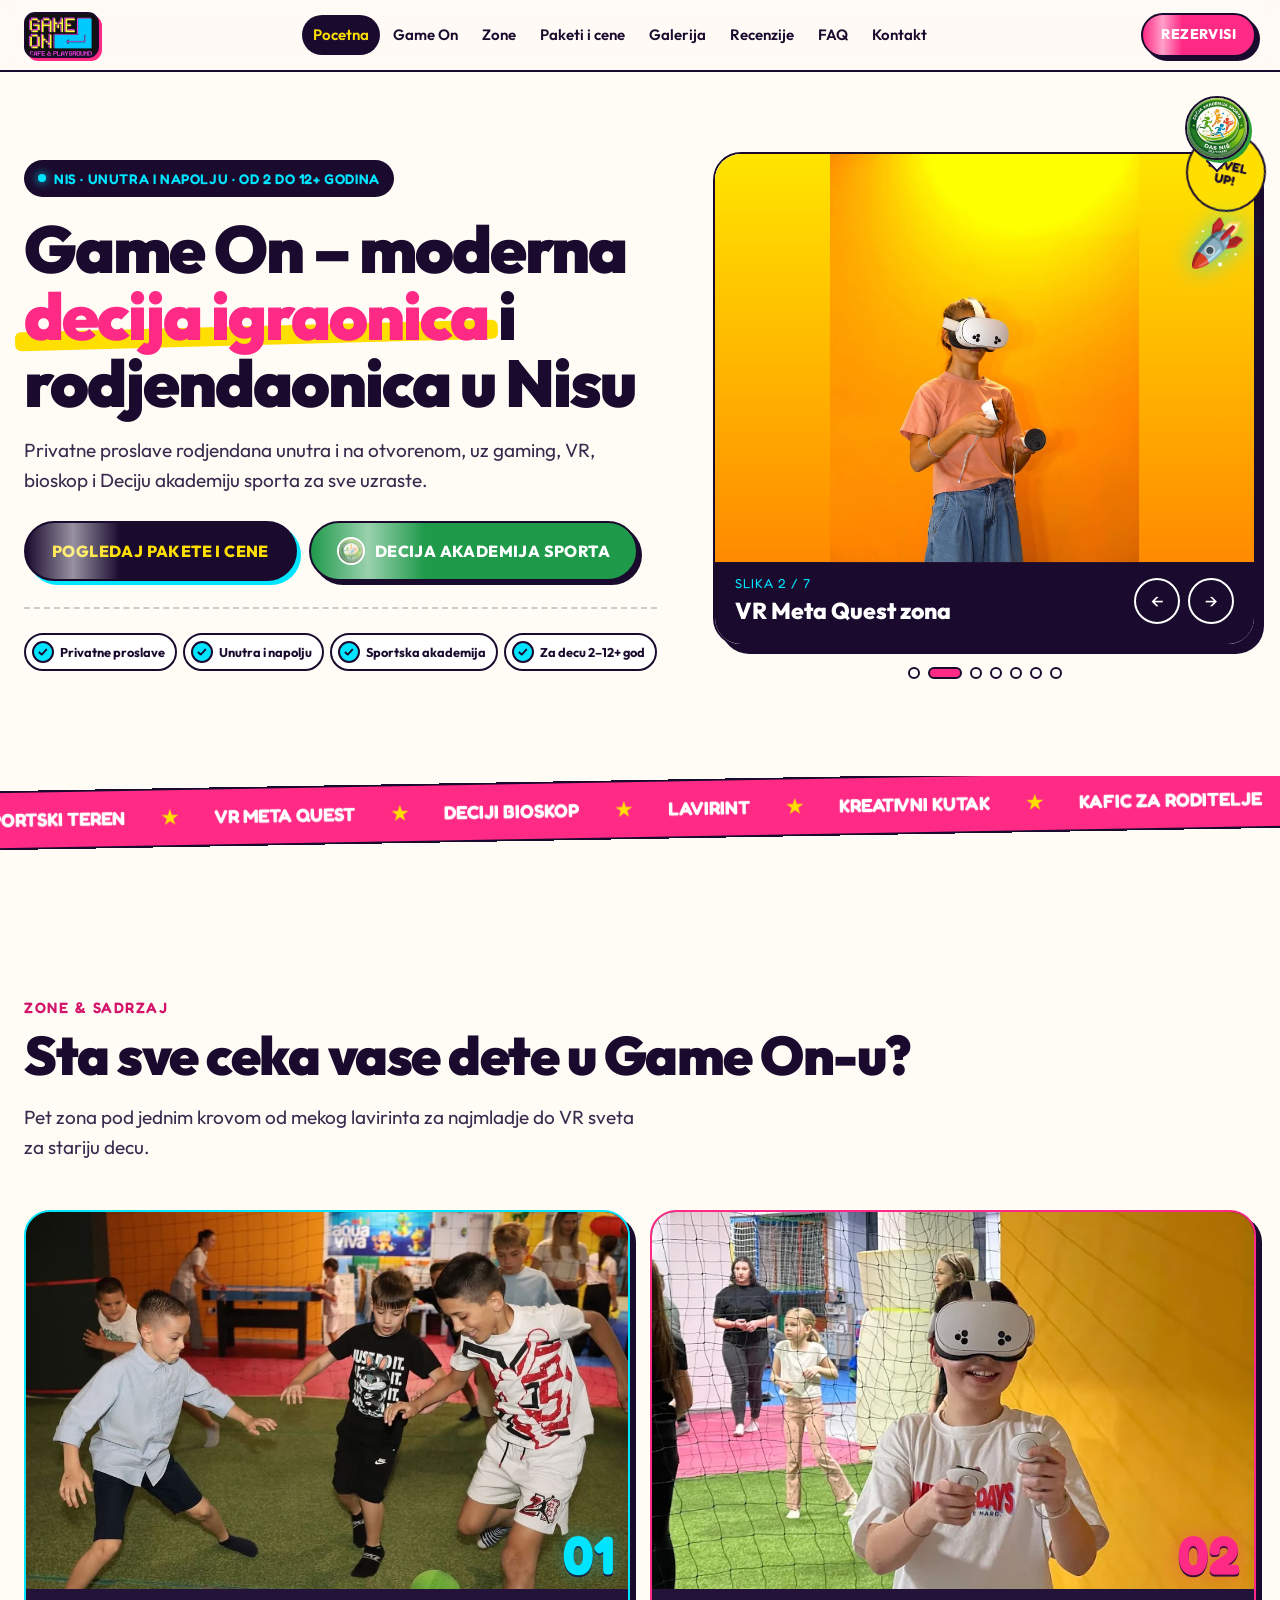
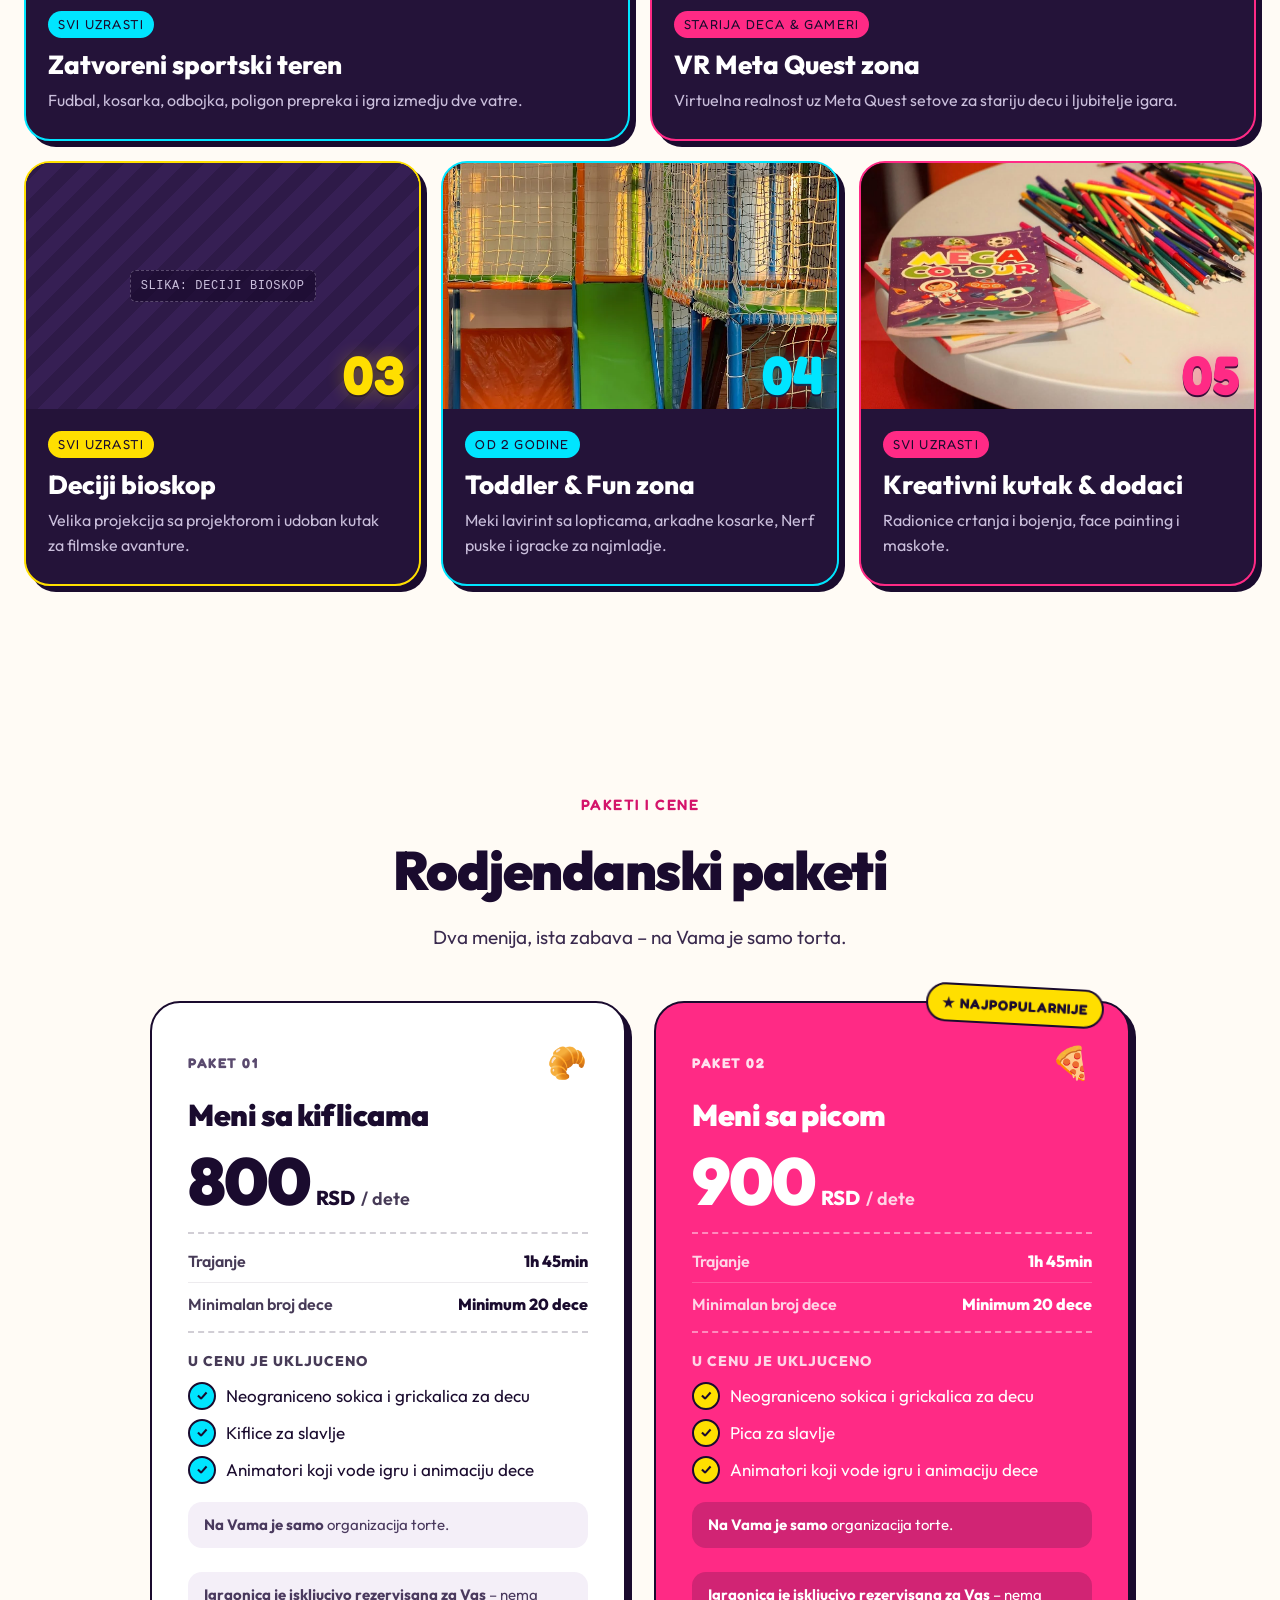
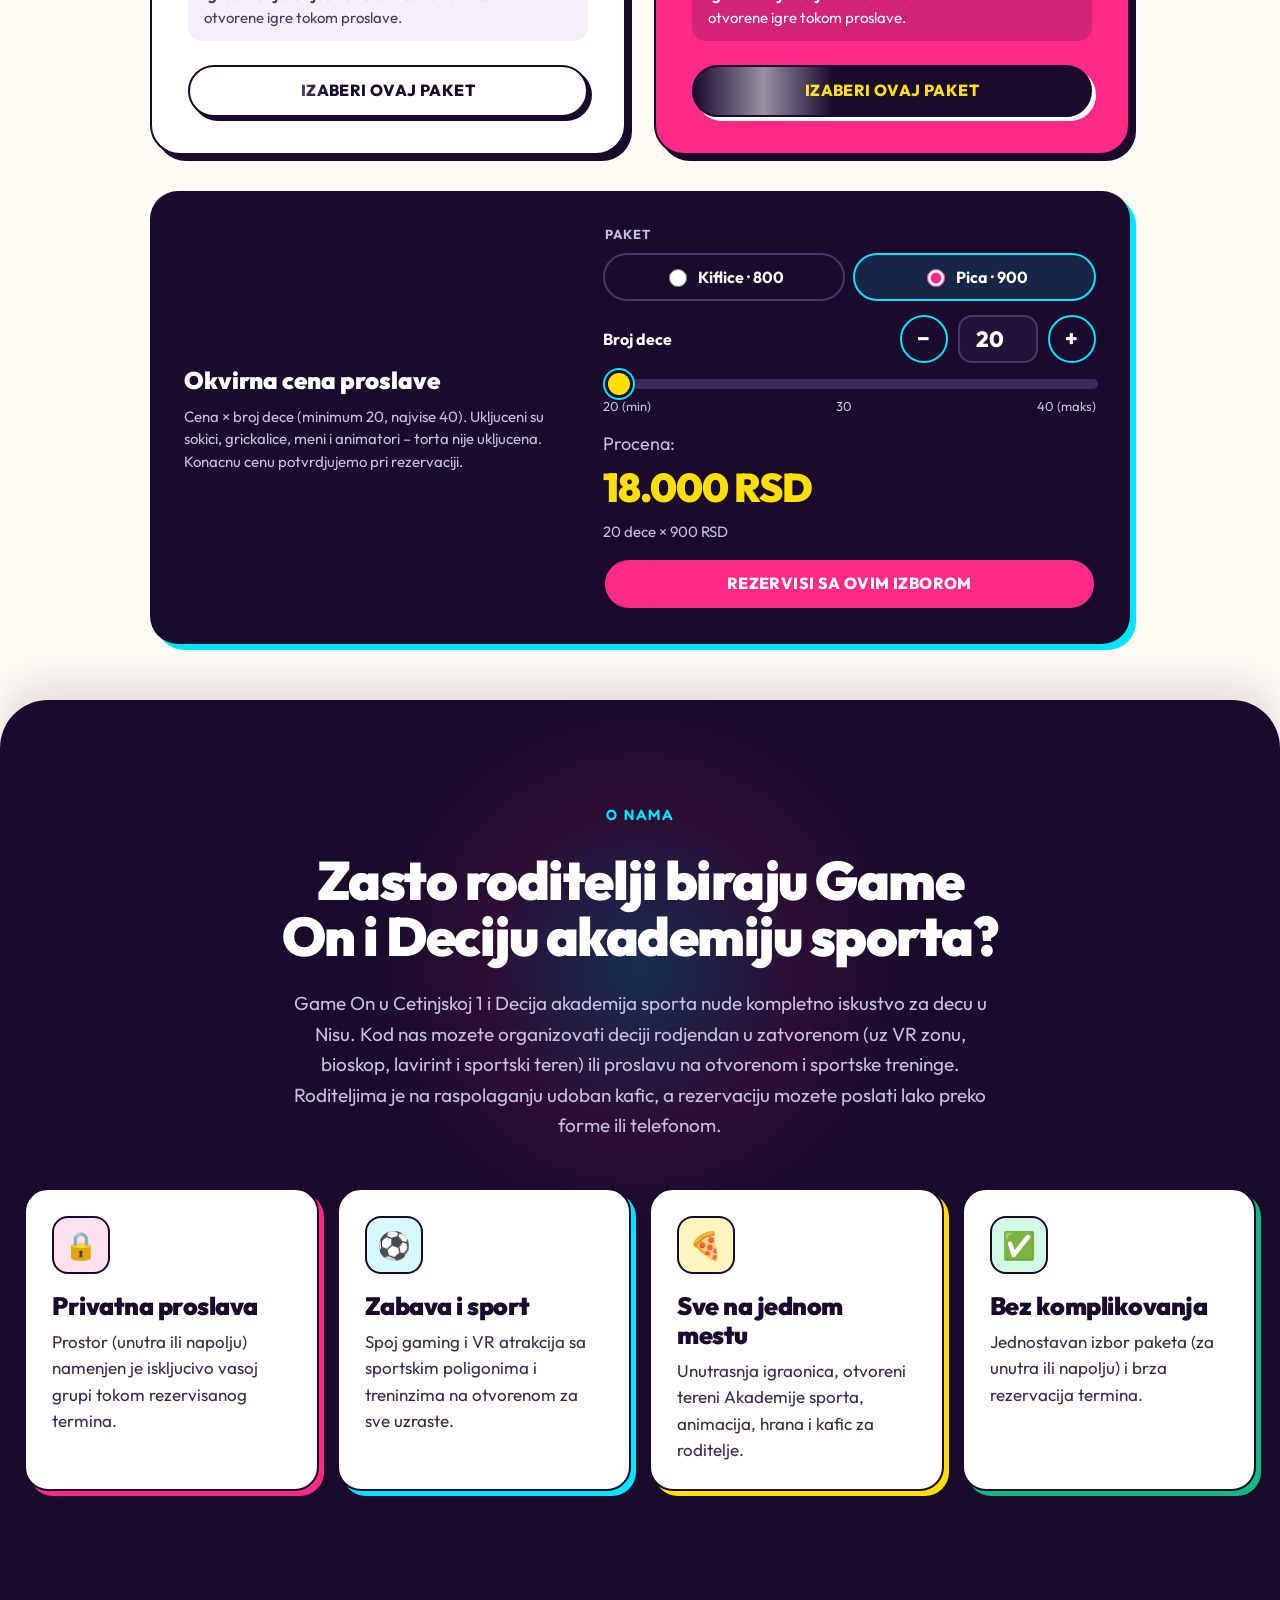
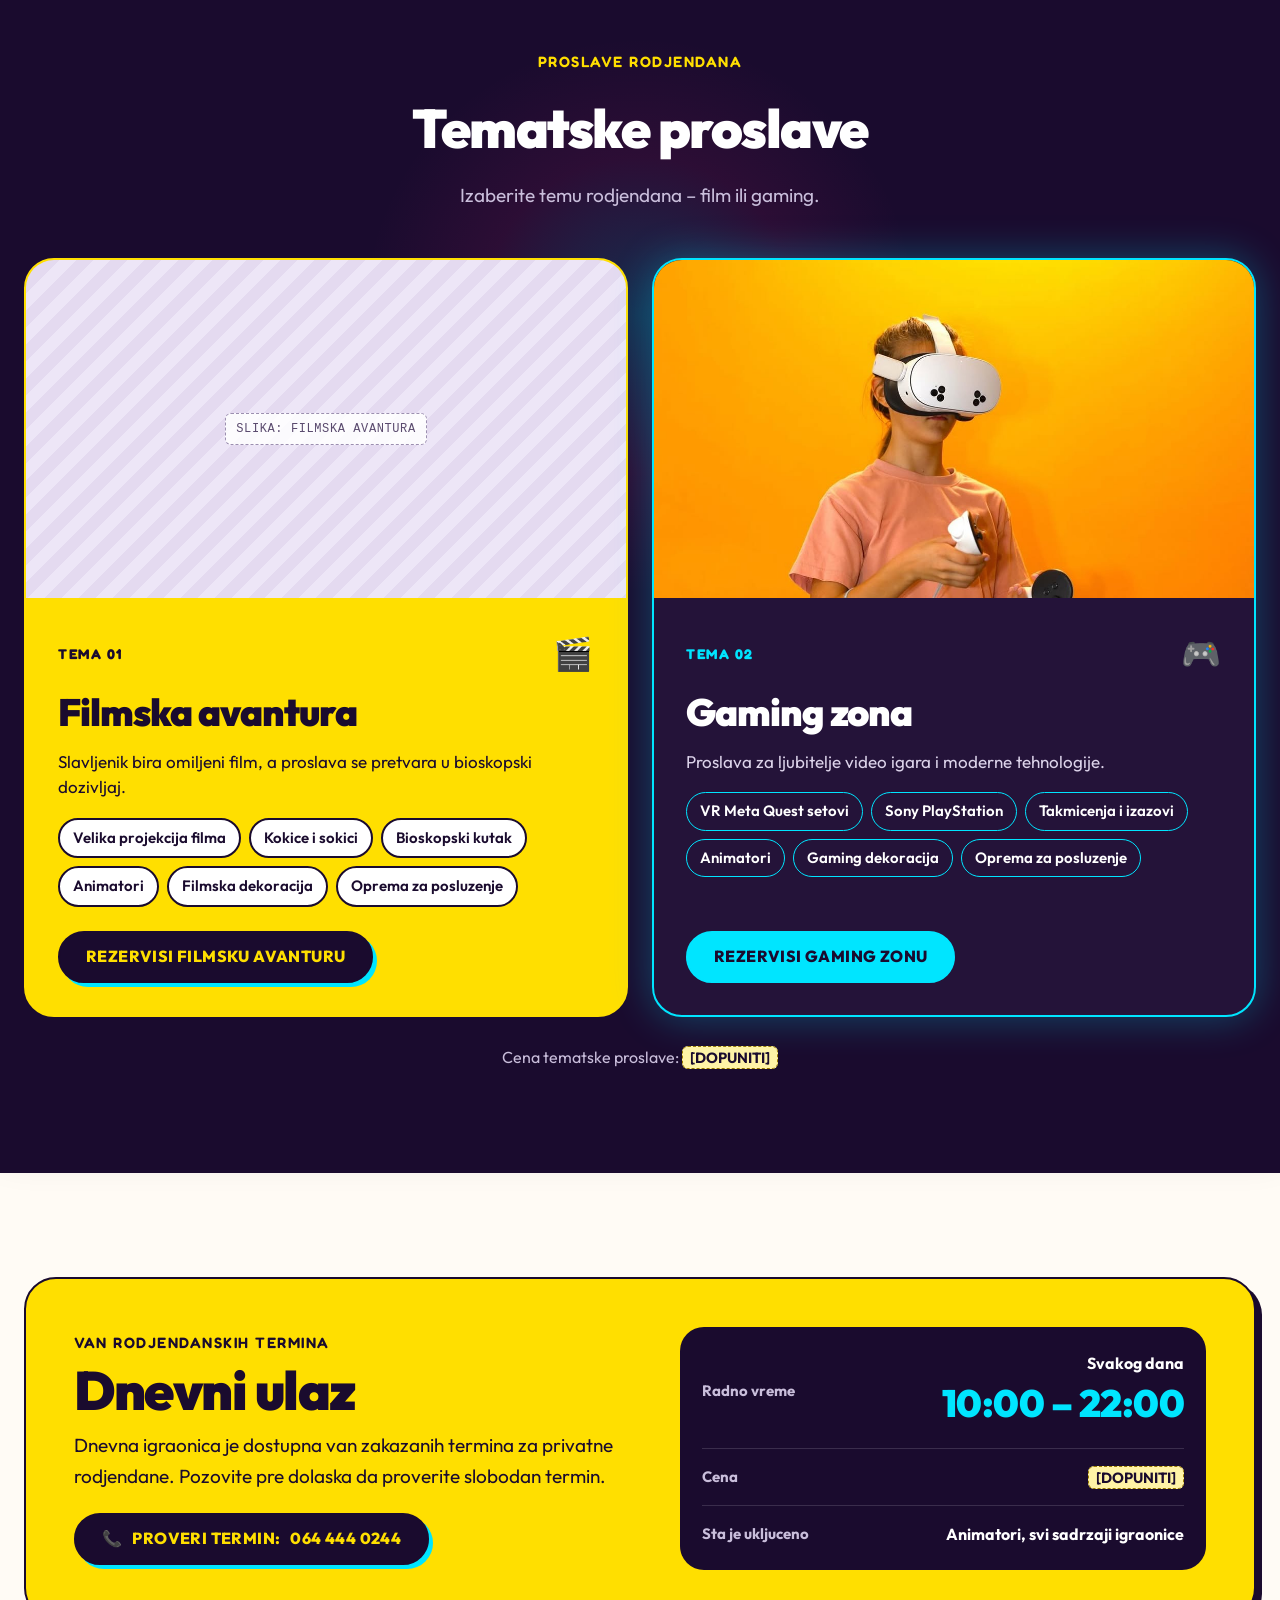
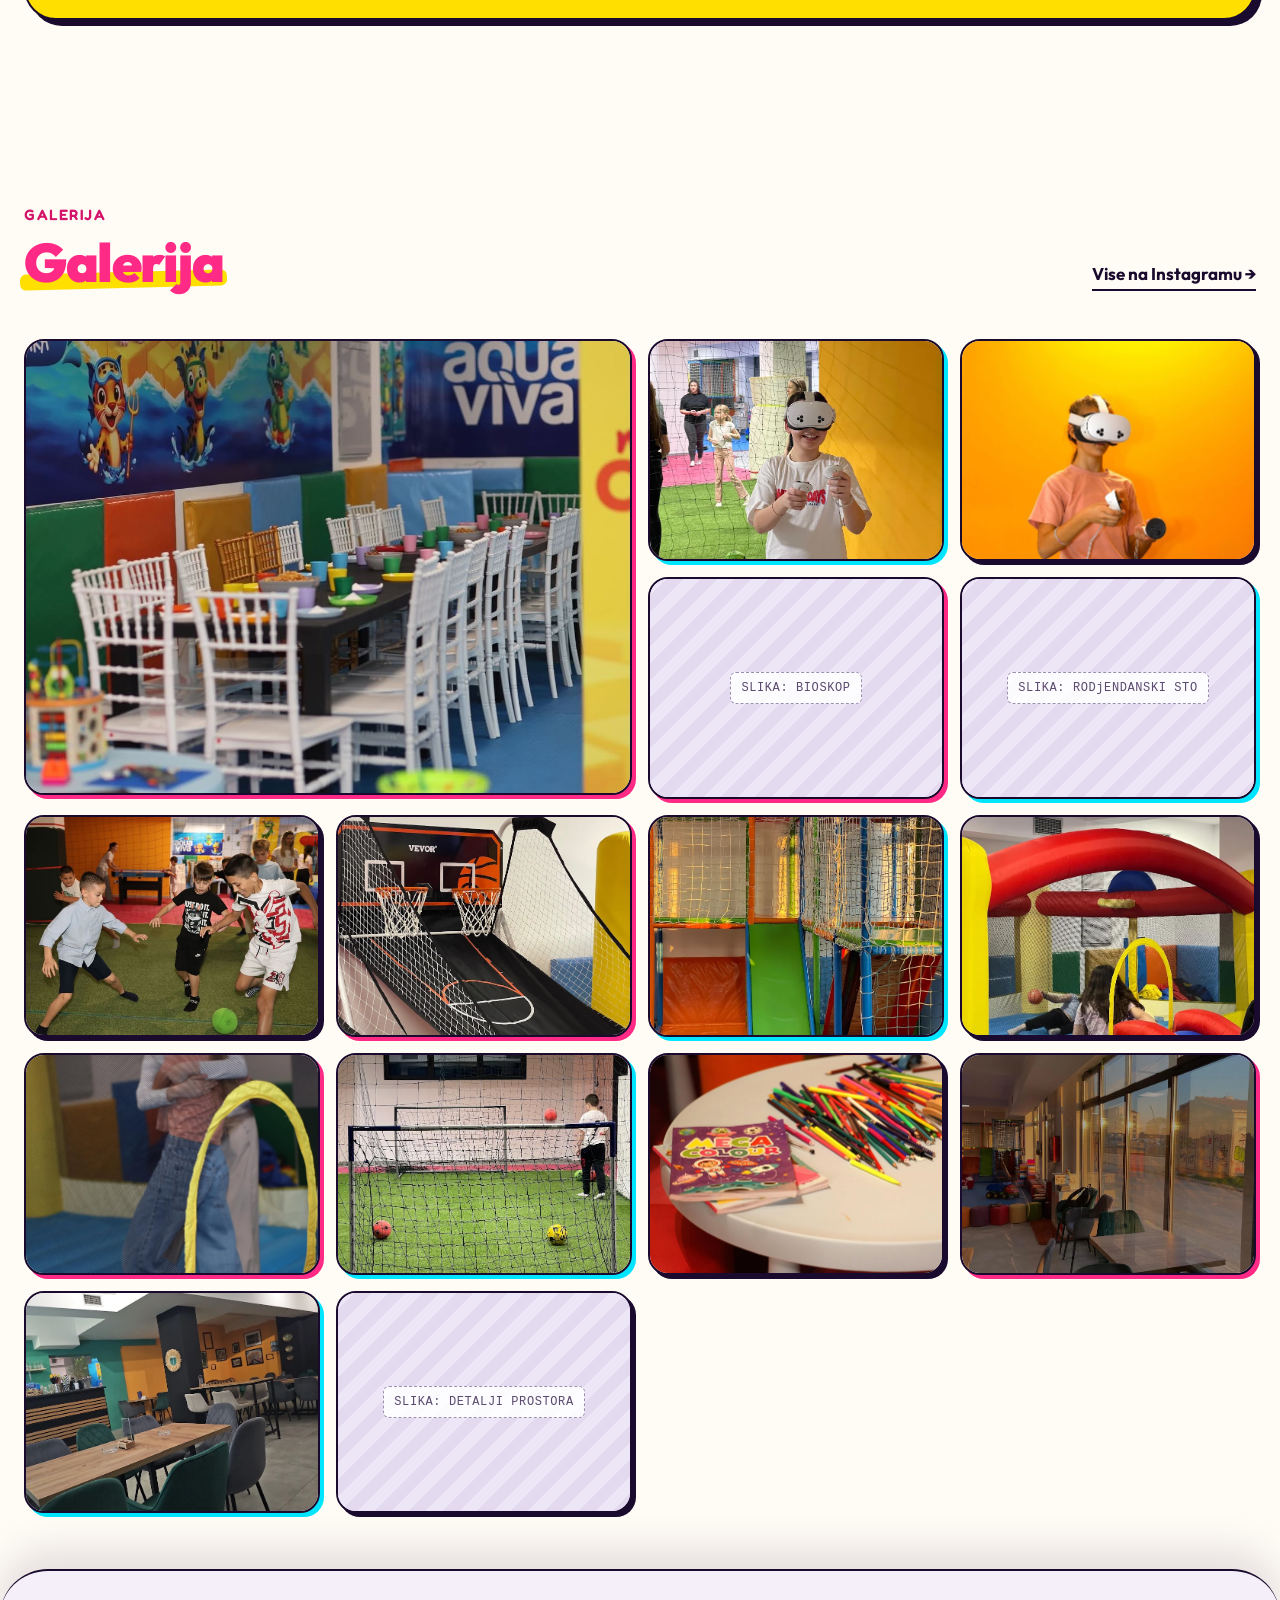
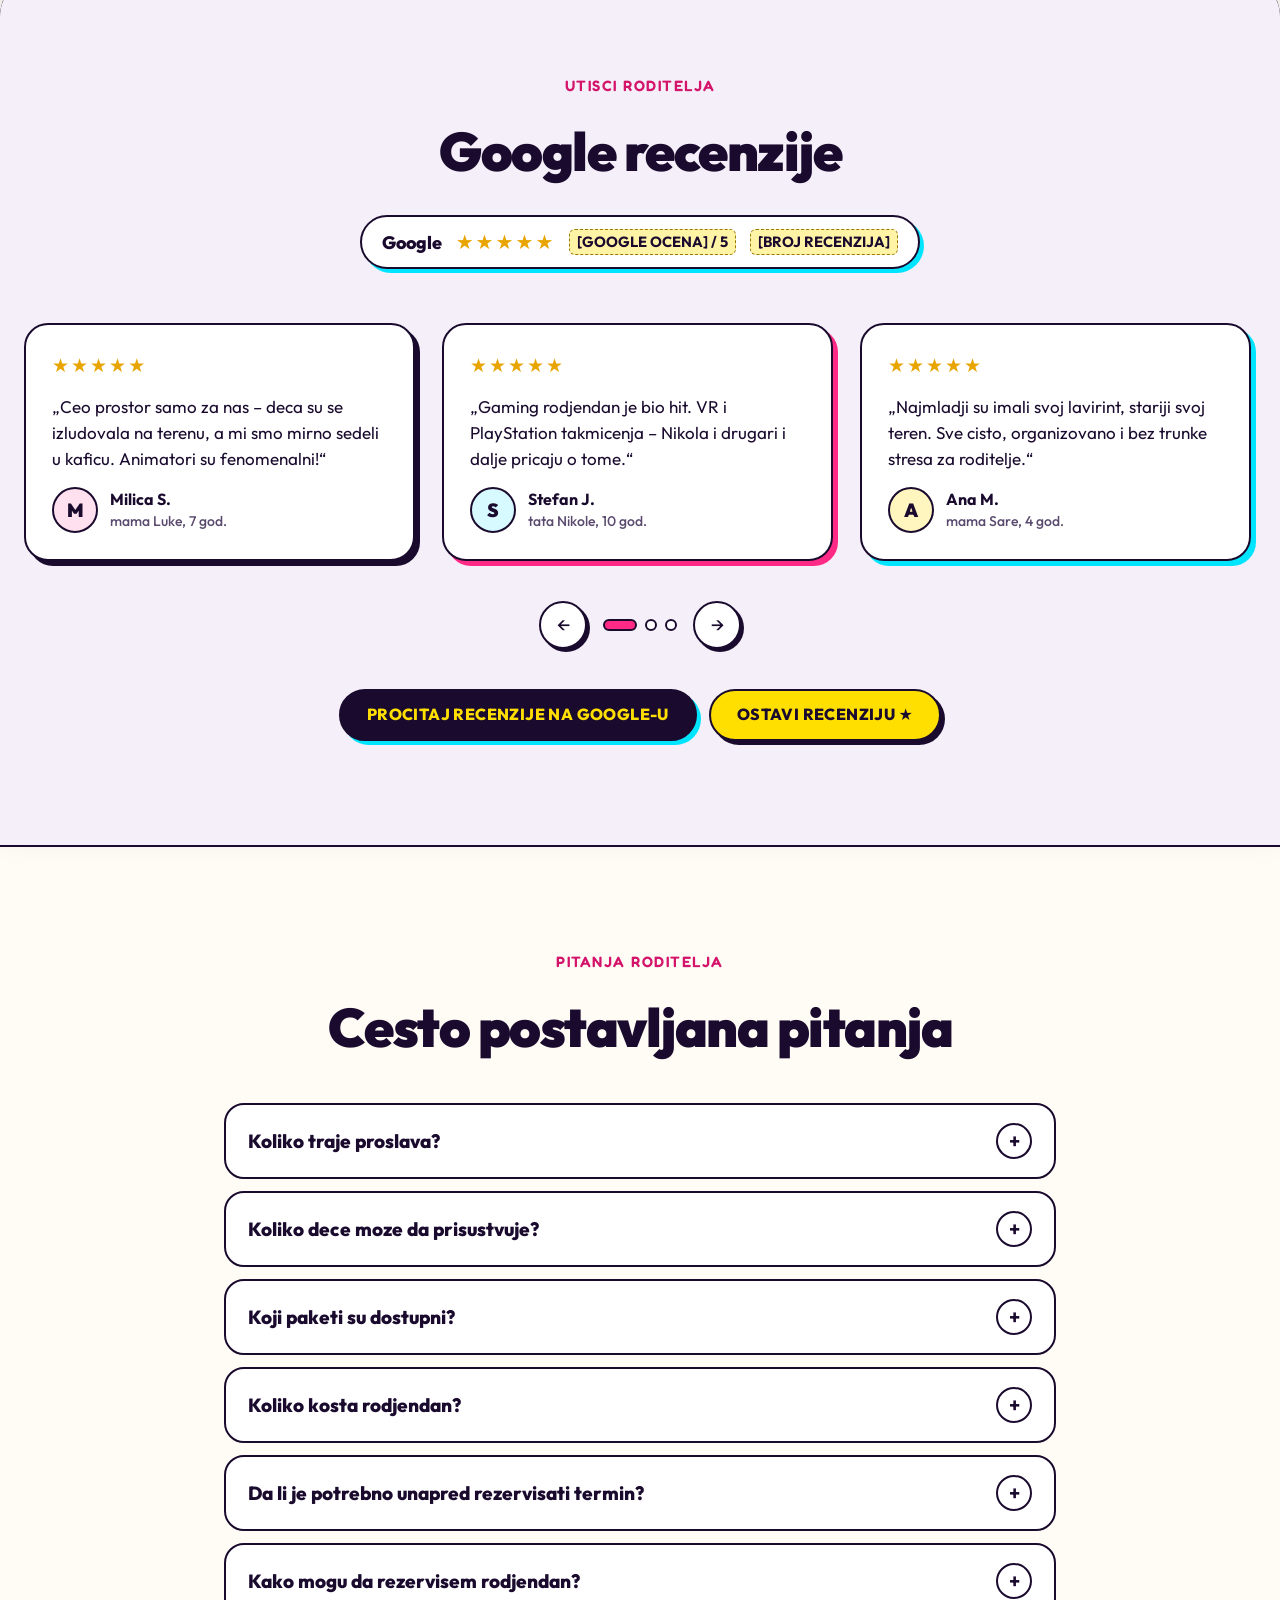
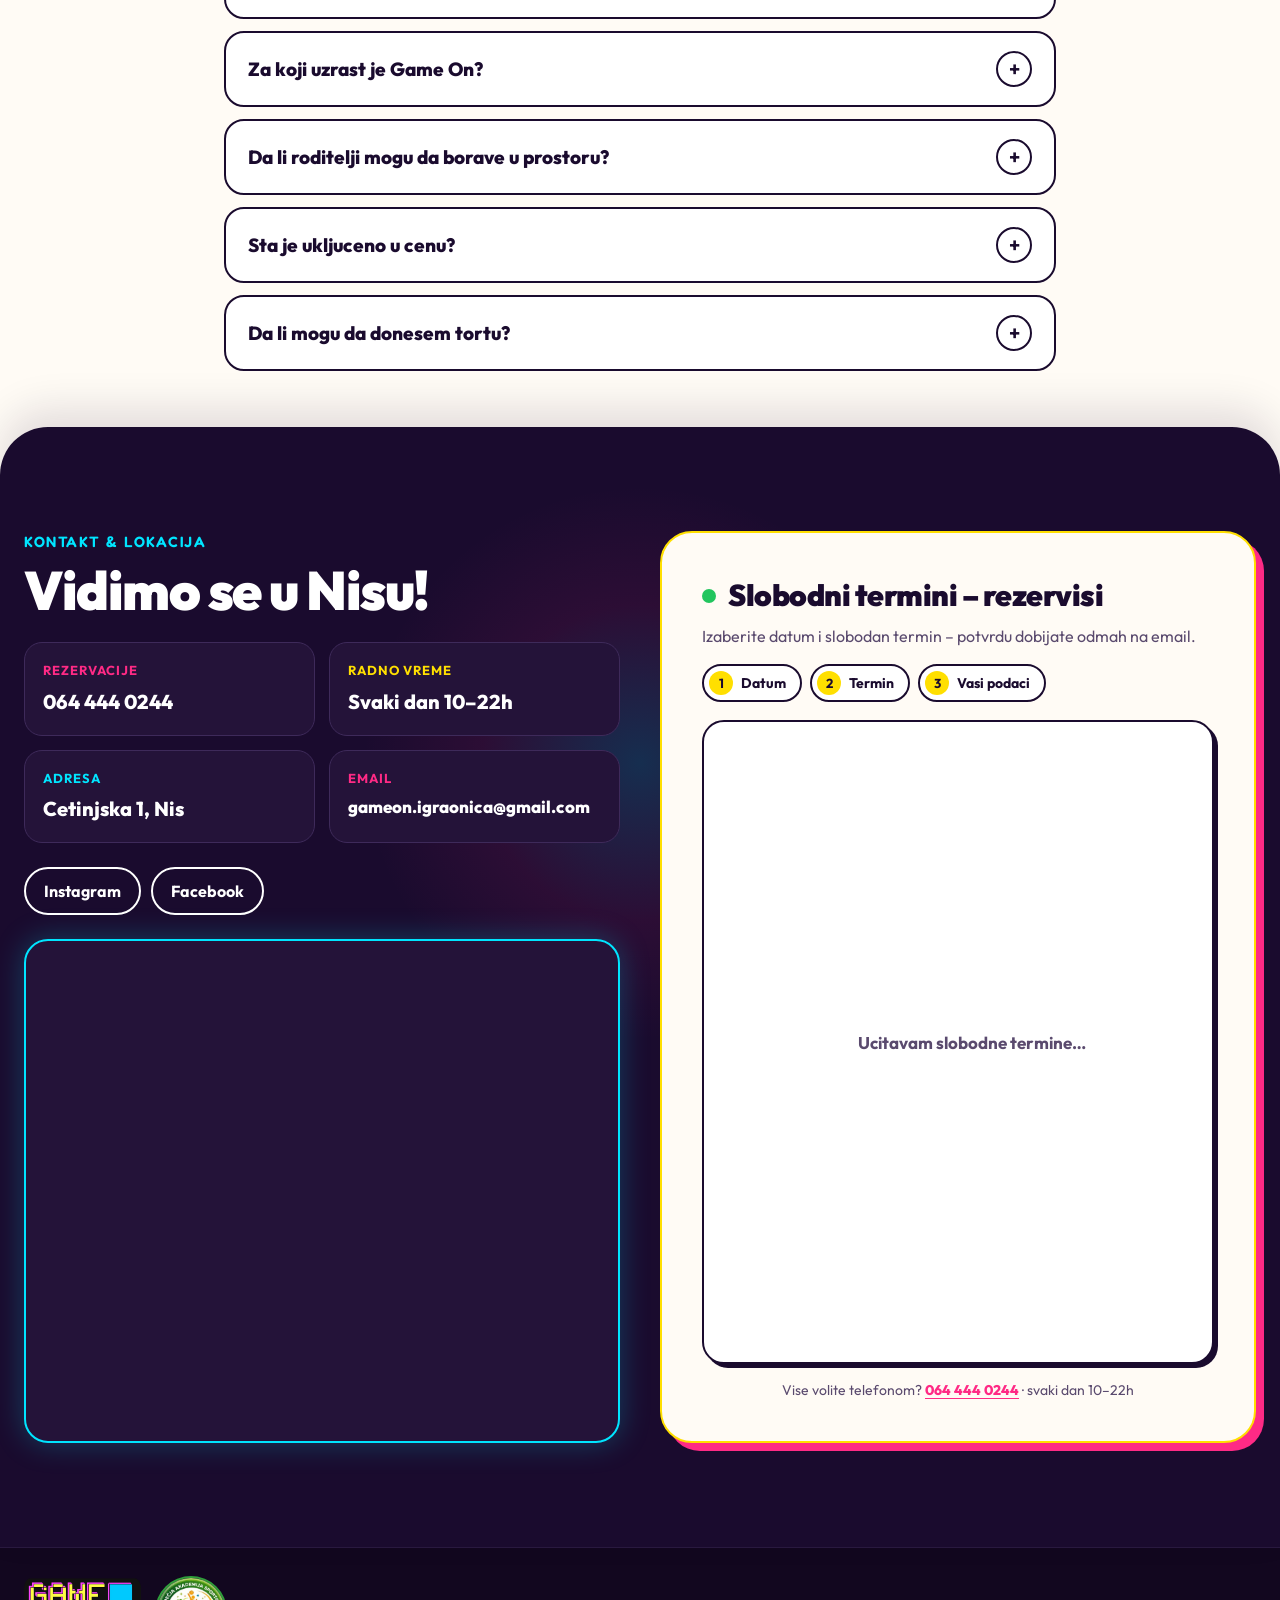
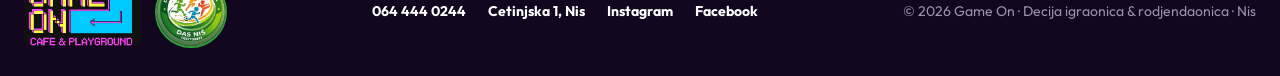
==== commit b99e906d: "Add files via upload" ====
--- a/index.html
+++ b/index.html
@@ -15,7 +15,7 @@
 <meta property="og:locale" content="sr_RS">
 <meta property="og:site_name" content="Game On">
 <meta property="og:title" content="Game On – Decija igraonica i rodjendaonica u Nisu">
-<meta property="og:description" content="Privatne proslave rodjendana uz gaming, VR, bioskop i sportske aktivnosti. Paketi od 800 RSD po detetu. Cetinjska 1, Nis.">
+<meta property="og:description" content="Privatne proslave rodjendana uz gaming, VR, bioskop i sportske aktivnosti. Rodjendanski paketi od 800 RSD po detetu – meni, sokici i animatori ukljuceni. Cetinjska 1, Nis.">
 <meta property="og:url" content="https://misicv89-ops.github.io/Game-On/">
 <!-- OG slika: zameniti finalnom hero fotografijom (preporuka 1200x630) -->
 <meta property="og:image" content="https://misicv89-ops.github.io/Game-On/assets/hero-sala.jpg">
@@ -74,12 +74,12 @@
   "@context": "https://schema.org",
   "@type": "FAQPage",
   "mainEntity": [
-    {"@type":"Question","name":"Koji paketi su dostupni?","acceptedAnswer":{"@type":"Answer","text":"Dostupna su dva rodjendanska meni paketa: Meni sa kiflicama (800 RSD po detetu) i Meni sa picom (900 RSD po detetu). Dostupne su i tematske proslave Filmska avantura i Gaming zona."}},
-    {"@type":"Question","name":"Koliko kosta rodjendan?","acceptedAnswer":{"@type":"Answer","text":"Cena je 800 RSD po detetu za Meni sa kiflicama i 900 RSD po detetu za Meni sa picom. Minimalni paket je za 20 dece. Torta i svecica nisu ukljuceni u cenu."}},
+    {"@type":"Question","name":"Koji paketi su dostupni?","acceptedAnswer":{"@type":"Answer","text":"Dostupna su dva rodjendanska paketa (1h 45min): Meni sa kiflicama (800 RSD po detetu) i Meni sa picom (900 RSD po detetu). Igraonica je iskljucivo rezervisana za Vas. Dostupne su i tematske proslave Filmska avantura i Gaming zona."}},
+    {"@type":"Question","name":"Koliko kosta rodjendan?","acceptedAnswer":{"@type":"Answer","text":"Cena je 800 RSD po detetu za Meni sa kiflicama i 900 RSD po detetu za Meni sa picom. Minimum 20 dece. Torta nije ukljucena u cenu."}},
     {"@type":"Question","name":"Kako mogu da rezervisem rodjendan?","acceptedAnswer":{"@type":"Answer","text":"Posaljite zahtev preko forme na sajtu, pozovite 064 444 0244 ili pisite na gameon.igraonica@gmail.com. Termin je potvrdjen tek nakon nase potvrde."}},
     {"@type":"Question","name":"Za koji uzrast je Game On?","acceptedAnswer":{"@type":"Answer","text":"Sadrzaji su prilagodjeni deci od 2 do 12+ godina – od mekog lavirinta za najmladje do VR Meta Quest zone za stariju decu."}},
     {"@type":"Question","name":"Da li roditelji mogu da borave u prostoru?","acceptedAnswer":{"@type":"Answer","text":"Da. Za roditelje je predvidjen kafic u okviru igraonice, sa ponudom hrane i pica."}},
-    {"@type":"Question","name":"Sta je ukljuceno u cenu?","acceptedAnswer":{"@type":"Answer","text":"U cenu paketa ukljuceni su animatori, hrana iz izabranog menija (kiflice ili pica, grickalice i sokici) i kompletna oprema za posluzenje. Torta i svecica nisu ukljuceni."}}
+    {"@type":"Question","name":"Sta je ukljuceno u cenu?","acceptedAnswer":{"@type":"Answer","text":"Neograniceno sokica i grickalica za decu, kiflice ili pica za slavlje (zavisno od menija) i animatori koji vode igru i animaciju dece. Na Vama je samo organizacija torte."}}
   ]
 }
 </script>
@@ -102,7 +102,6 @@
       <a href="#recenzije">Recenzije</a>
       <a href="#faq">FAQ</a>
       <a href="#kontakt">Kontakt</a>
-      <a href="das.html" class="nav-das">Akademija sporta</a>
     </nav>
     <div class="hdr-actions">
       <a class="btn btn-pink btn-sm hdr-cta" href="#rezervacija">Rezervisi</a>
@@ -131,7 +130,7 @@
   <div class="wrap hero-grid">
     <div class="hero-copy">
       <p class="pill-dark go-pill"><span class="dot-cyan" aria-hidden="true"></span>NIS · UNUTRA I NAPOLJU · OD 2 DO 12+ GODINA</p>
-      <h1>Game On – moderna <span class="hl">decija igraonica</span> rodjendaonica i <span class="hl hl-green">sportska akademija</span> u Nisu</h1>
+      <h1>Game On – moderna <span class="hl">decija igraonica</span> i rodjendaonica u Nisu</h1>
       <p class="lead">Privatne proslave rodjendana unutra i na otvorenom, uz gaming, VR, bioskop i Deciju akademiju sporta za sve uzraste.</p>
       <div class="hero-cta">
         <a class="btn btn-dark" href="#paketi">Pogledaj pakete i cene</a>
@@ -257,9 +256,9 @@
 <section class="sec" id="paketi" aria-labelledby="paketi-h">
   <div class="wrap">
     <div class="sec-head center">
-      <p class="eyebrow">Rodjendanski meni paketi</p>
-      <h2 class="title" id="paketi-h">Paketi i cene</h2>
-      <p class="lead">Izaberite paket koji najvise odgovara vasoj proslavi.</p>
+      <p class="eyebrow">Paketi i cene</p>
+      <h2 class="title" id="paketi-h">Rodjendanski paketi</h2>
+      <p class="lead">Dva menija, ista zabava – na Vama je samo torta.</p>
     </div>
     <div class="pkgs">
       <article class="pkg reveal">
@@ -267,17 +266,17 @@
         <h3>Meni sa kiflicama</h3>
         <p class="price"><strong>800</strong> RSD <span>/ dete</span></p>
         <dl class="facts">
+          <div><dt>Trajanje</dt><dd>1h 45min</dd></div>
           <div><dt>Minimalan broj dece</dt><dd>Minimum 20 dece</dd></div>
-          <div><dt>Trajanje</dt><dd>1h 45min</dd></div>
-          <div><dt>Meni</dt><dd>Kiflice, grickalice i sokici</dd></div>
         </dl>
-        <p class="pkg-sub">Sta je ukljuceno</p>
+        <p class="pkg-sub">U cenu je ukljuceno</p>
         <ul class="checks">
-          <li>Animatori</li>
-          <li>Hrana iz menija</li>
-          <li>Kompletna oprema za posluzenje</li>
+          <li>Neograniceno sokica i grickalica za decu</li>
+          <li>Kiflice za slavlje</li>
+          <li>Animatori koji vode igru i animaciju dece</li>
         </ul>
-        <p class="pkg-note"><strong>Nije ukljuceno:</strong> torta i svecica.</p>
+        <p class="pkg-note"><strong>Na Vama je samo</strong> organizacija torte.</p>
+        <p class="pkg-note"><strong>Igraonica je iskljucivo rezervisana za Vas</strong> – nema otvorene igre tokom proslave.</p>
         <button type="button" class="btn btn-light-dark" data-pkg="Meni sa kiflicama — 800 RSD / dete">Izaberi ovaj paket</button>
       </article>
       <article class="pkg pkg-hot reveal">
@@ -286,17 +285,17 @@
         <h3>Meni sa picom</h3>
         <p class="price"><strong>900</strong> RSD <span>/ dete</span></p>
         <dl class="facts">
+          <div><dt>Trajanje</dt><dd>1h 45min</dd></div>
           <div><dt>Minimalan broj dece</dt><dd>Minimum 20 dece</dd></div>
-          <div><dt>Trajanje</dt><dd>1h 45min</dd></div>
-          <div><dt>Meni</dt><dd>Pica, grickalice i sokici</dd></div>
         </dl>
-        <p class="pkg-sub">Sta je ukljuceno</p>
+        <p class="pkg-sub">U cenu je ukljuceno</p>
         <ul class="checks">
-          <li>Animatori</li>
-          <li>Hrana iz menija</li>
-          <li>Kompletna oprema za posluzenje</li>
+          <li>Neograniceno sokica i grickalica za decu</li>
+          <li>Pica za slavlje</li>
+          <li>Animatori koji vode igru i animaciju dece</li>
         </ul>
-        <p class="pkg-note"><strong>Nije ukljuceno:</strong> torta i svecica.</p>
+        <p class="pkg-note"><strong>Na Vama je samo</strong> organizacija torte.</p>
+        <p class="pkg-note"><strong>Igraonica je iskljucivo rezervisana za Vas</strong> – nema otvorene igre tokom proslave.</p>
         <button type="button" class="btn btn-dark-on-pink" data-pkg="Meni sa picom — 900 RSD / dete">Izaberi ovaj paket</button>
       </article>
     </div>
@@ -304,8 +303,8 @@
     <!-- 8. IZRACUN CENE -->
     <div class="calc reveal" id="calc" aria-labelledby="calc-h">
       <div>
-        <h3 id="calc-h">Okvirna cena menija</h3>
-        <p class="calc-hint">Izracun vazi samo za meni paket (cena × broj dece, minimum 20 dece, najvise 40). Torta i svecica nisu ukljuceni. Konacnu cenu potvrdjujemo pri rezervaciji.</p>
+        <h3 id="calc-h">Okvirna cena proslave</h3>
+        <p class="calc-hint">Cena × broj dece (minimum 20, najvise 40). Ukljuceni su sokici, grickalice, meni i animatori – torta nije ukljucena. Konacnu cenu potvrdjujemo pri rezervaciji.</p>
       </div>
       <div class="calc-ui">
         <fieldset class="seg">
@@ -509,14 +508,14 @@
     <div class="faq">
       <details><summary>Koliko traje proslava?</summary><p>Proslava traje 1h 45min.</p></details>
       <details><summary>Koliko dece moze da prisustvuje?</summary><p>Minimalni paket je za 20 dece. Maksimalan broj dece: 40.</p></details>
-      <details><summary>Koji paketi su dostupni?</summary><p>Dostupna su dva rodjendanska meni paketa: <strong>Meni sa kiflicama</strong> (800 RSD po detetu) i <strong>Meni sa picom</strong> (900 RSD po detetu). Dostupne su i tematske proslave <strong>Filmska avantura</strong> i <strong>Gaming zona</strong>.</p></details>
-      <details><summary>Koliko kosta rodjendan?</summary><p>Cena je 800 RSD po detetu za Meni sa kiflicama i 900 RSD po detetu za Meni sa picom. Minimalni paket je za 20 dece. Torta i svecica nisu ukljuceni u cenu.</p></details>
+      <details><summary>Koji paketi su dostupni?</summary><p>Dostupna su dva rodjendanska paketa (1h 45min): <strong>Meni sa kiflicama</strong> (800 RSD po detetu) i <strong>Meni sa picom</strong> (900 RSD po detetu). Igraonica je iskljucivo rezervisana za Vas. Dostupne su i tematske proslave <strong>Filmska avantura</strong> i <strong>Gaming zona</strong>.</p></details>
+      <details><summary>Koliko kosta rodjendan?</summary><p>Cena je 800 RSD po detetu za Meni sa kiflicama i 900 RSD po detetu za Meni sa picom. Minimum 20 dece. Torta nije ukljucena u cenu.</p></details>
       <details><summary>Da li je potrebno unapred rezervisati termin?</summary><p>Svi slobodni termini su dostupni u sekciji ispod – <a href="#rezervacija">pogledajte i rezervisite</a>.</p></details>
       <details><summary>Kako mogu da rezervisem rodjendan?</summary><p>Posaljite zahtev preko <a href="#rezervacija">forme za rezervaciju</a>, pozovite <a href="tel:+381644440244">064 444 0244</a> ili pisite na <a href="mailto:gameon.igraonica@gmail.com">gameon.igraonica@gmail.com</a>. Termin je potvrdjen tek nakon nase potvrde.</p></details>
       <details><summary>Za koji uzrast je Game On?</summary><p>Sadrzaji su prilagodjeni deci od 2 do 12+ godina – od mekog lavirinta za najmladje do VR Meta Quest zone za stariju decu.</p></details>
       <details><summary>Da li roditelji mogu da borave u prostoru?</summary><p>Da. Za roditelje je predvidjen kafic u okviru igraonice, sa ponudom hrane i pica.</p></details>
-      <details><summary>Sta je ukljuceno u cenu?</summary><p>U cenu paketa ukljuceni su animatori, hrana iz izabranog menija (kiflice ili pica, grickalice i sokici) i kompletna oprema za posluzenje. Torta i svecica nisu ukljuceni.</p></details>
-      <details><summary>Da li mogu da donesem tortu?</summary><p>Da, potrebno je doneti vasu tortu – torta i svecica nisu ukljuceni u cenu paketa.</p></details>
+      <details><summary>Sta je ukljuceno u cenu?</summary><p>Neograniceno sokica i grickalica za decu, kiflice ili pica za slavlje (zavisno od menija) i animatori koji vode igru i animaciju dece. Na Vama je samo organizacija torte.</p></details>
+      <details><summary>Da li mogu da donesem tortu?</summary><p>Da, potrebno je doneti vasu tortu – torta nije ukljucena u cenu paketa.</p></details>
     </div>
   </div>
 </section>
@@ -531,7 +530,7 @@
       </div>
       <address class="k-grid">
         <a class="k-card" style="--k:#FF2A85" href="tel:+381644440244"><span class="k-l">Rezervacije</span><span class="k-v">064 444 0244</span></a>
-        <div class="k-card" style="--k:#FFDF00"><span class="k-l">Radno vreme</span><span class="k-v">Svaki dan 10–22h</span></div>
+        <div class="k-card" style="--k:#FFDF00"><span class="k-l">Radno vreme</span><span class="k-v">Svaki dan<span class="k-br"> </span>10–22h</span></div>
         <a class="k-card" style="--k:#00E5FF" href="https://www.google.com/maps/search/?api=1&amp;query=Cetinjska+1%2C+Ni%C5%A1%2C+Serbia" target="_blank" rel="noopener"><span class="k-l">Adresa</span><span class="k-v">Cetinjska 1, Nis</span></a>
         <a class="k-card" style="--k:#FF2A85" id="mailCard" href="mailto:gameon.igraonica@gmail.com?subject=Upit%20za%20rezervaciju"><span class="k-l">Email</span><span class="k-v k-mail">gameon.igraonica@gmail.com</span></a>
       </address>
--- a/styles.css
+++ b/styles.css
@@ -148,6 +148,14 @@
   .hero-cta,.trust{justify-content:center}
   .hero-cta .btn{flex:1 1 100%}
   .levelup{width:64px;height:64px;font-size:11px;top:-14px;right:-4px}
+  .slider{box-shadow:5px 5px 0 var(--ink)}
+  .slider-bar{padding:14px 16px;align-items:center}
+  .slider-bar>div:first-child{min-width:0;flex:1}
+  .slider-label{font-size:17px;line-height:1.25;text-wrap:balance}
+  .slider-btns{flex:none}
+  .hero-visual .slider{transform:none!important}
+  .k-br{display:block;height:0;overflow:hidden}
+  .dots{margin-top:22px;margin-bottom:8px;flex-wrap:wrap}
 }
 
 /* marquee */
@@ -242,6 +250,8 @@
 @media(max-width:719px){
   .calc{text-align:center}
   .seg legend{text-align:center}
+  .seg{flex-direction:column;flex-wrap:nowrap}
+  .seg label{flex:0 0 auto;width:100%}
   .stepper{flex-wrap:nowrap;justify-content:center;gap:8px}
   .stepper-l{margin-right:6px;white-space:nowrap}
   .stepper input{width:64px}
@@ -501,8 +511,10 @@
 .btn-das{background:#1F9A4A;color:#fff;border:2px solid var(--ink);box-shadow:4px 4px 0 var(--ink);gap:10px}
 .btn-das:hover{color:#fff;background:#178A3F}
 .btn-das img{width:28px;height:28px;border-radius:50%;object-fit:cover;background:#fff;border:2px solid #fff}
-.nav a.nav-das{border-radius:999px;transition:background .2s,color .2s}
-.nav a.nav-das:hover,.nav a.nav-das:focus-visible{background:#1A0B2E;color:#7CE08A}
+.nav a.nav-das{position:relative;overflow:hidden;isolation:isolate;border-radius:999px;transition:transform .15s,box-shadow .15s,color .2s;background:#1A0B2E;color:#7CE08A;margin-left:6px;border:2px solid var(--ink);box-shadow:3px 3px 0 #2E9E3A;font-weight:800;font-size:13px;padding:6px 12px;line-height:1.2}
+@media(min-width:1040px) and (max-width:1199px){.nav a.nav-das{font-size:12.5px;padding:5px 10px}}
+.nav a.nav-das:hover,.nav a.nav-das:focus-visible{background:#1A0B2E;color:#A6F0B0;transform:translate(-2px,-2px);box-shadow:5px 5px 0 #2E9E3A}
+.nav a.nav-das:active{transform:translate(1px,1px);box-shadow:1px 1px 0 #2E9E3A}
 .calc-range{display:grid;gap:6px}
 .calc-range input{-webkit-appearance:none;appearance:none;width:100%;height:10px;border-radius:999px;background:linear-gradient(90deg,var(--cyan) var(--p,0%),#3E2A5A var(--p,0%));outline:none;cursor:pointer}
 .calc-range input::-webkit-slider-thumb{-webkit-appearance:none;width:28px;height:28px;border-radius:50%;background:var(--yellow);border:3px solid var(--ink);box-shadow:0 0 0 2px var(--cyan);cursor:pointer}
@@ -515,3 +527,38 @@
 .rez-pick-l{font-family:'Fredoka',sans-serif;font-weight:700;font-size:13px;letter-spacing:1px;text-transform:uppercase;color:var(--muted)}
 .rez-pick-v{font-weight:700;font-size:16px;color:var(--ink)}
 .rez-pick-p{margin-left:auto;font-size:22px;font-weight:900;color:#C2105F;white-space:nowrap}
+
+/* DAS skolica sporta – mobilno centriranje */
+@media(max-width:719px){
+  #programi .pkg{text-align:center;align-items:center;padding:22px 16px!important}
+  #programi .das-h{text-align:center;text-wrap:balance}
+  #programi .das-intro{margin-left:auto!important;margin-right:auto!important;font-size:17px!important}
+  #programi .das-disc,#programi .das-sports{justify-content:center}
+  #programi .facts{width:100%;text-align:center}
+  #programi .facts dd,#programi .facts dt{text-align:center}
+  #programi .pkg-sub{text-align:center;width:100%}
+  #programi .das-ages,#programi .das-info{width:100%}
+  #programi .das-age{grid-template-columns:minmax(0,1fr)!important;justify-items:center;text-align:center;gap:12px!important;padding:24px 16px!important}
+  #programi .das-age>div{justify-items:center}
+  #programi .das-age-pill{justify-self:center!important}
+  #programi .das-age p{margin-left:auto!important;margin-right:auto!important}
+  #programi .das-info>div{text-align:center;justify-items:center}
+  #programi .pkg .btn{width:100%}
+}
+
+/* DAS rezervacija – mobilno */
+@media(max-width:719px){
+  #rezervacija.das-form{padding:20px 14px!important;border-radius:22px;text-align:center}
+  #rezervacija .das-live-h{justify-content:center;font-size:21px!important;line-height:1.2;margin-bottom:6px}
+  #rezervacija .form-sub{font-size:15px;line-height:1.45;margin:0 auto 14px;max-width:32ch}
+  #rezervacija .rez-steps{justify-content:center;gap:6px;margin-bottom:14px;font-size:13px}
+  #rezervacija .rez-steps li{padding:5px 9px;font-size:13px}
+  #rezervacija .rez-steps b{width:20px;height:20px;font-size:12px}
+  #calTabs{gap:8px!important;flex-wrap:nowrap!important;margin-bottom:12px!important}
+  #calTabs [data-cal-tab]{min-width:0;min-height:44px!important;padding:8px 8px!important;font-size:14px!important;line-height:1.15;white-space:normal;letter-spacing:0}
+  #rezervacija .rez-frame{margin-left:-6px;margin-right:-6px}
+  #rezervacija .rez-inline{min-height:500px}
+  #rezervacija .rez-loading{min-height:420px;font-size:15px}
+  #rezervacija .f-note{font-size:14px;line-height:1.5;margin-top:12px}
+}
+@media(max-width:400px){#calTabs [data-cal-tab]{font-size:13px!important;padding:8px 6px!important}}
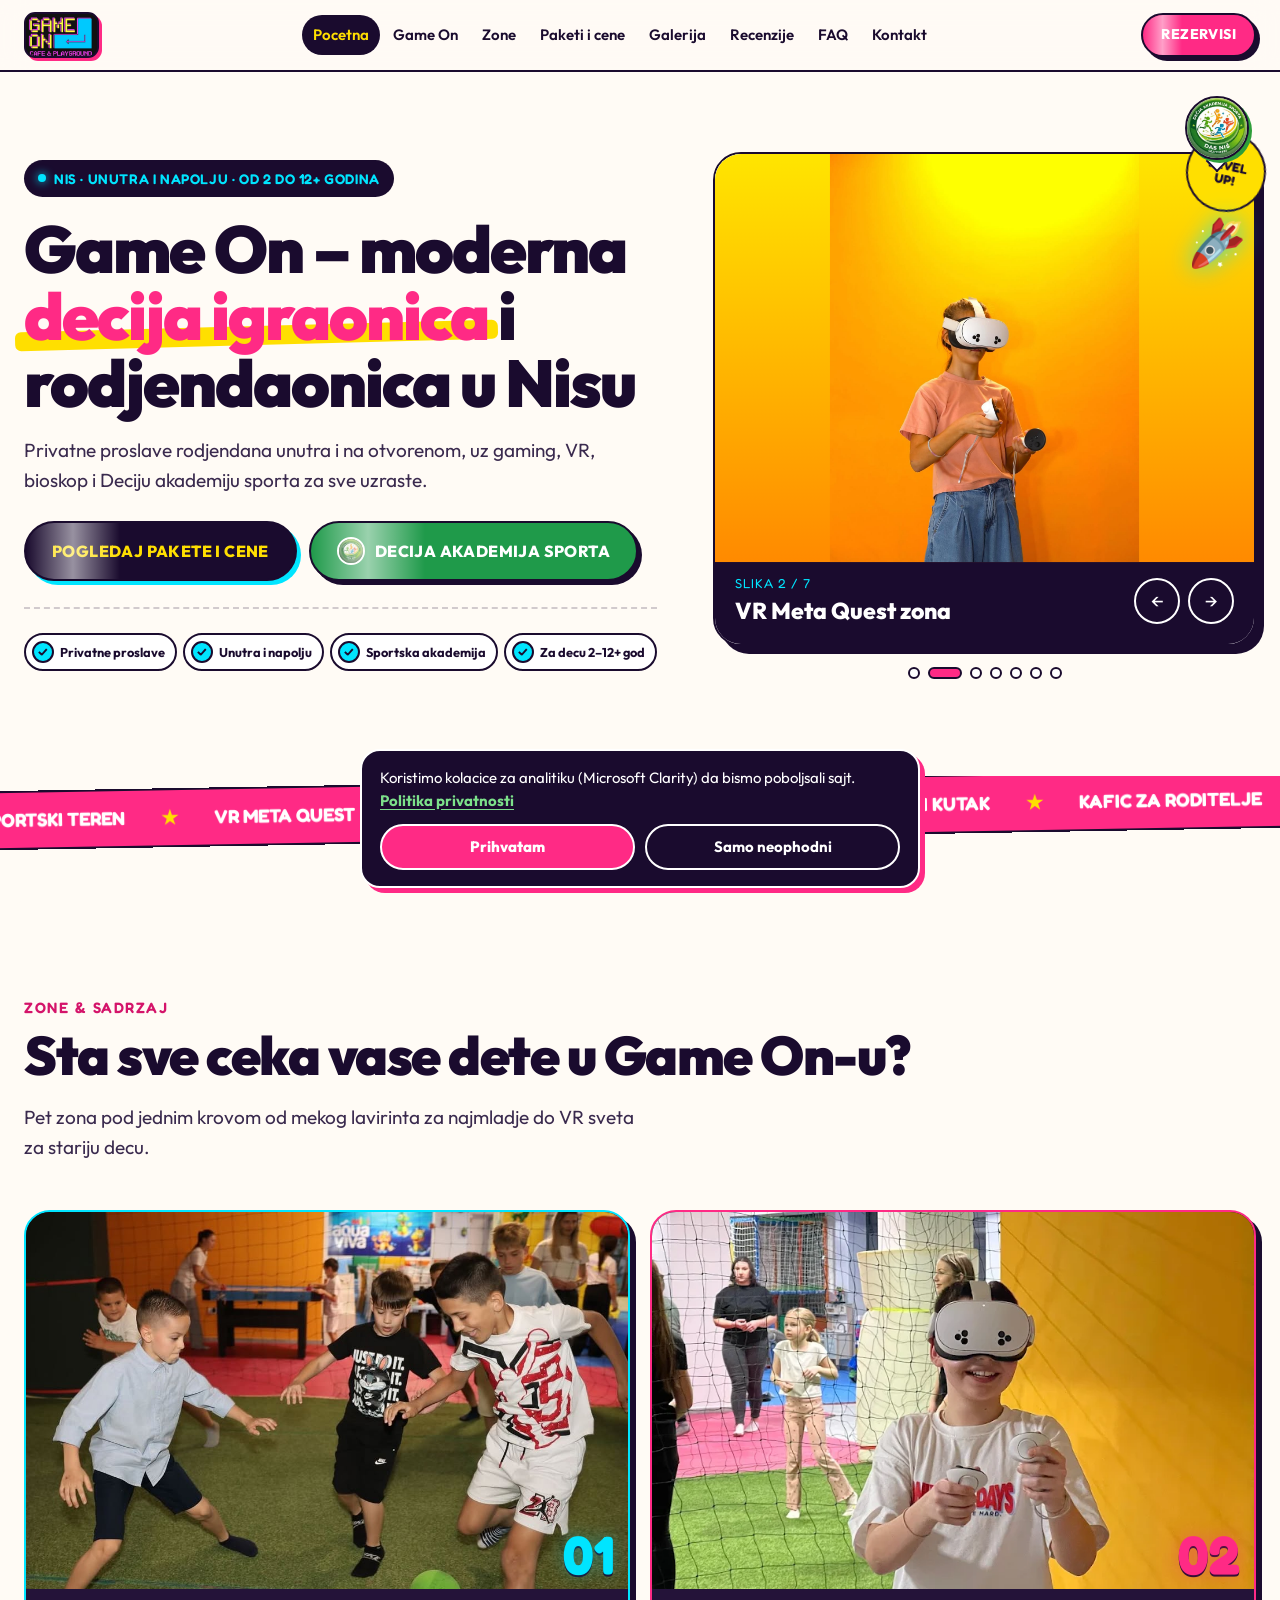
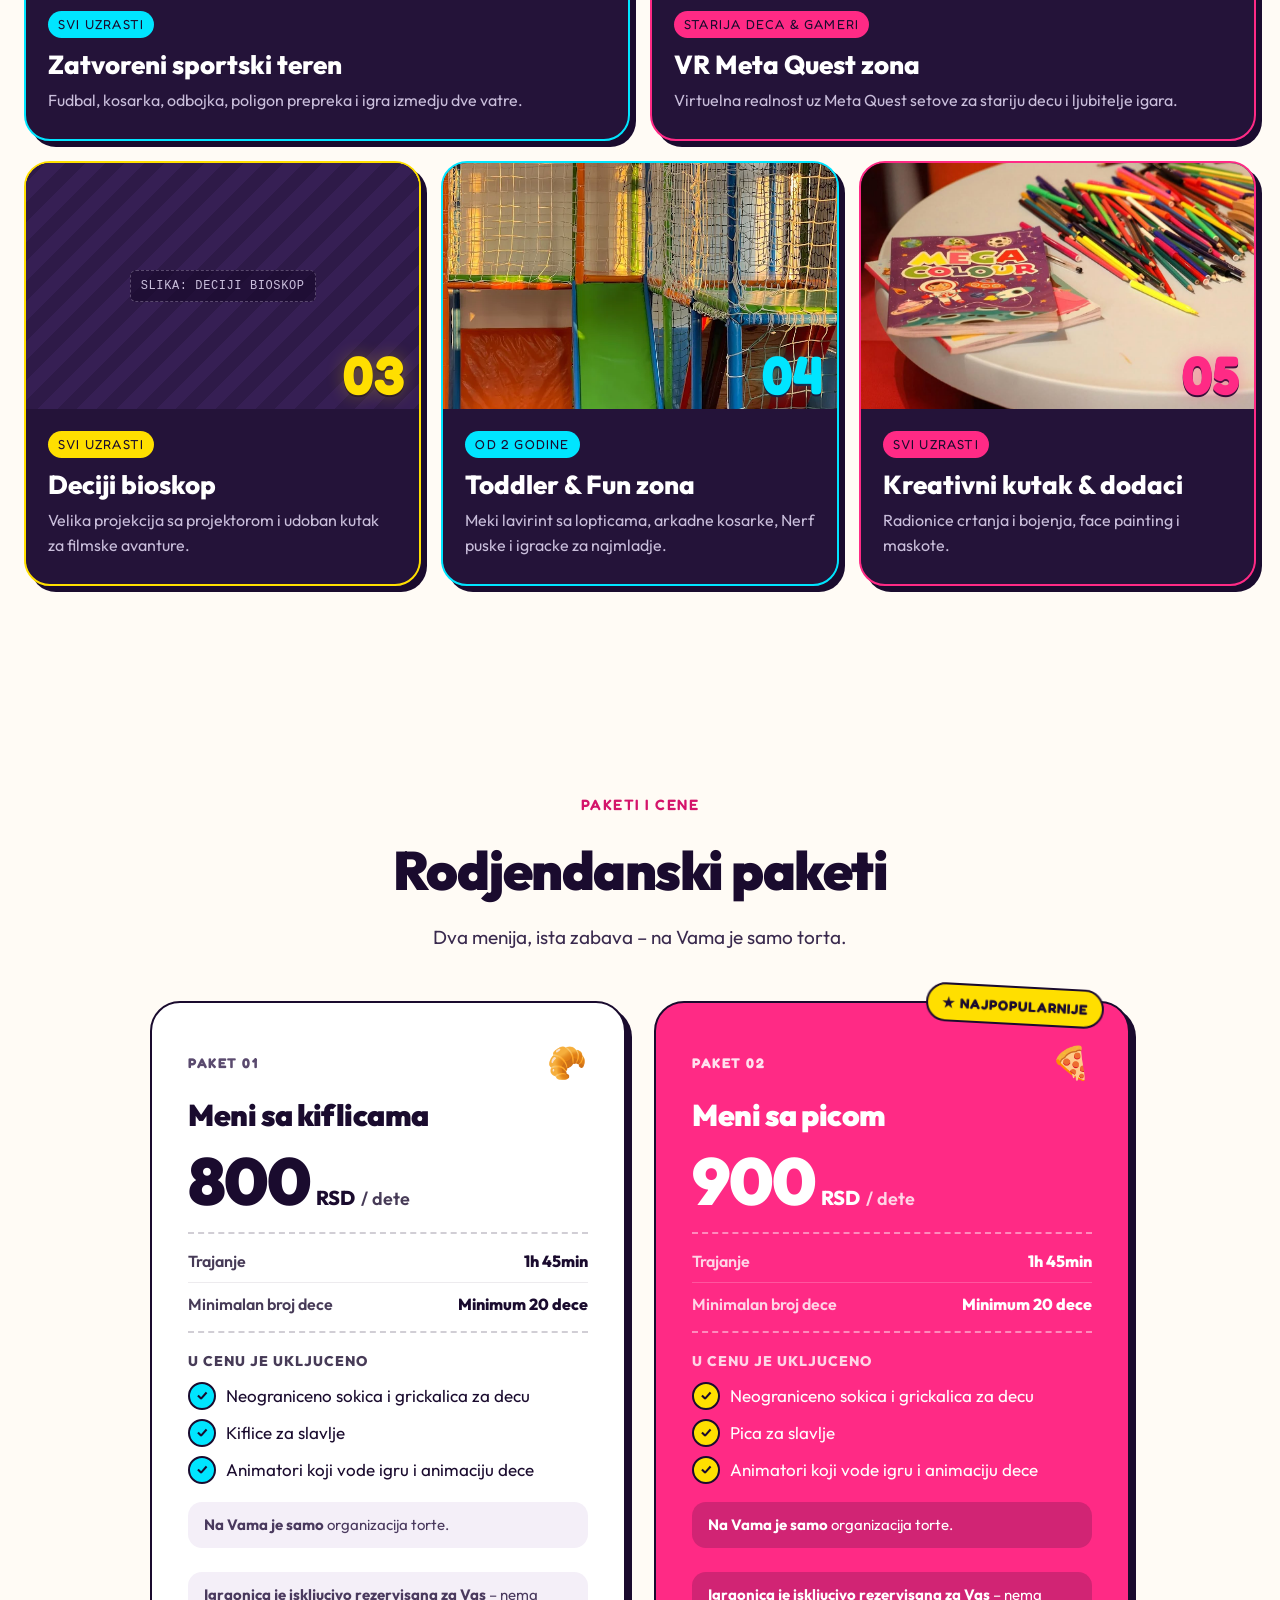
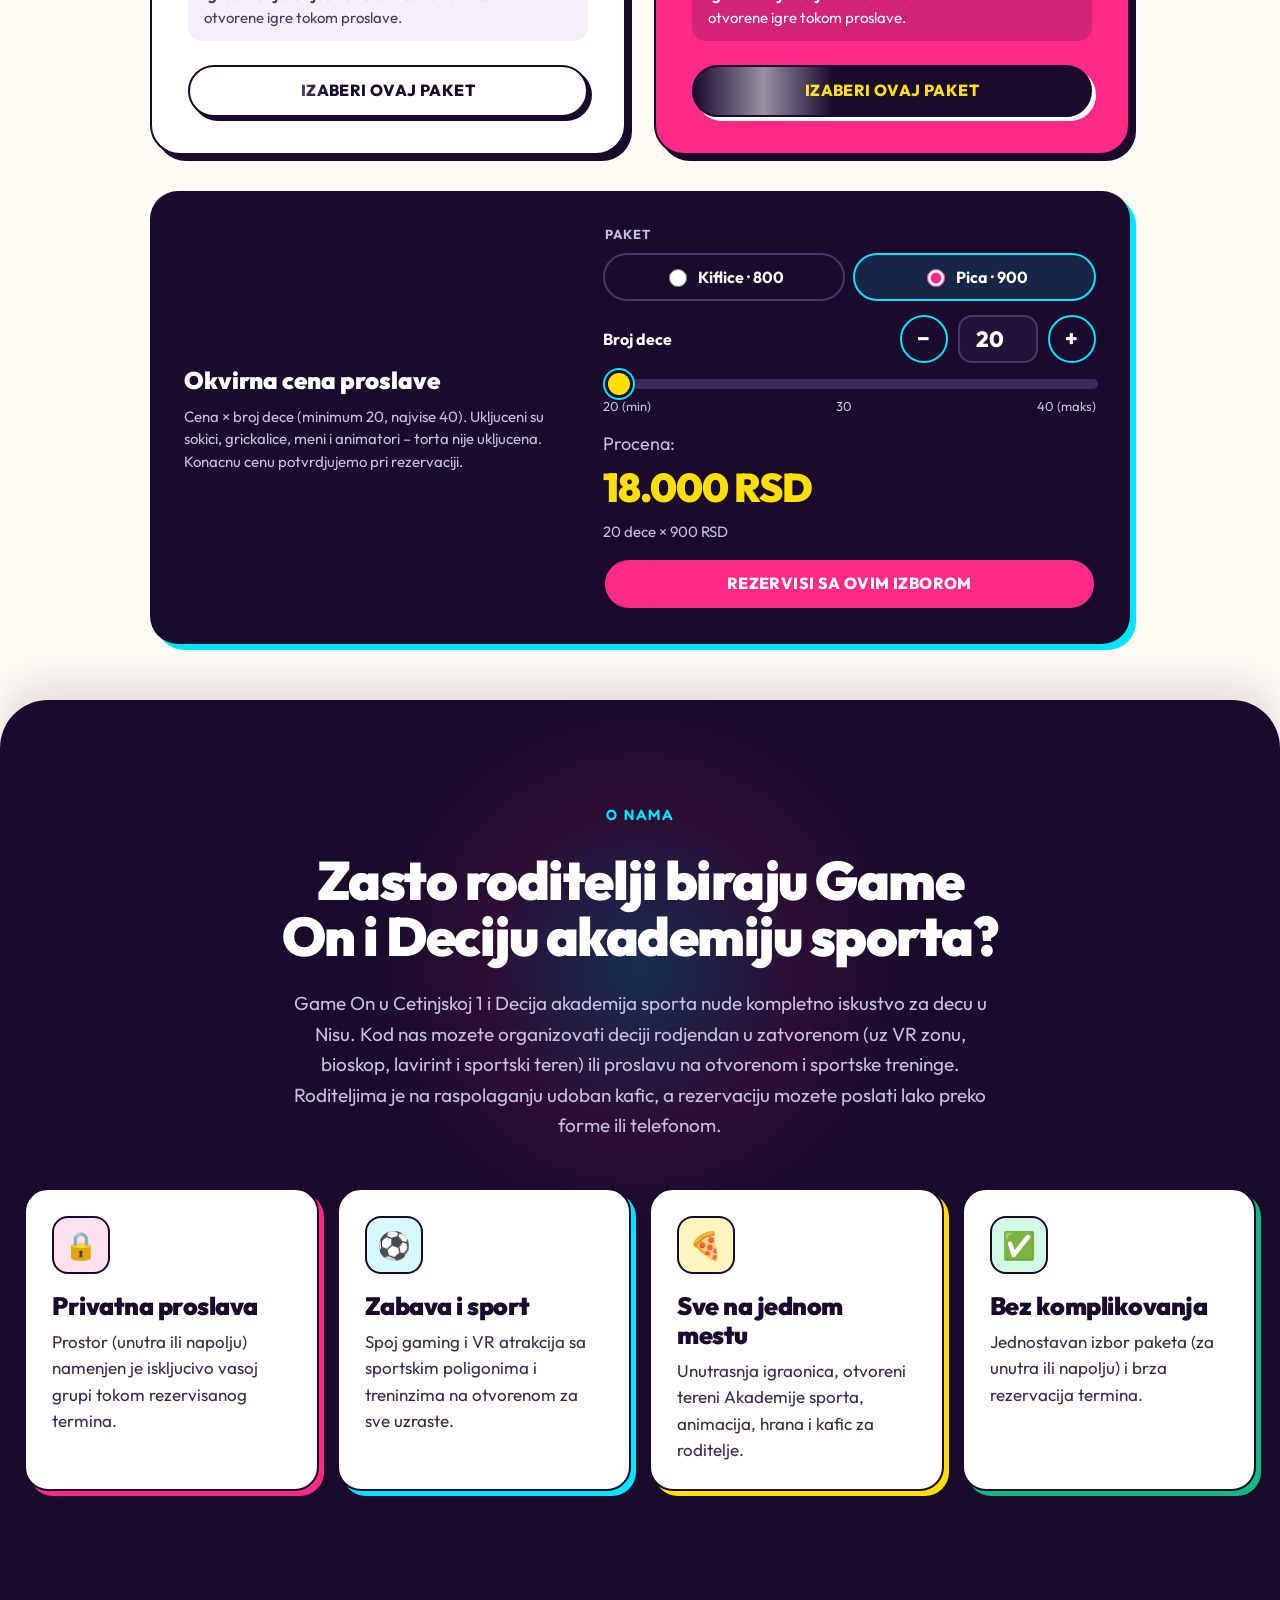
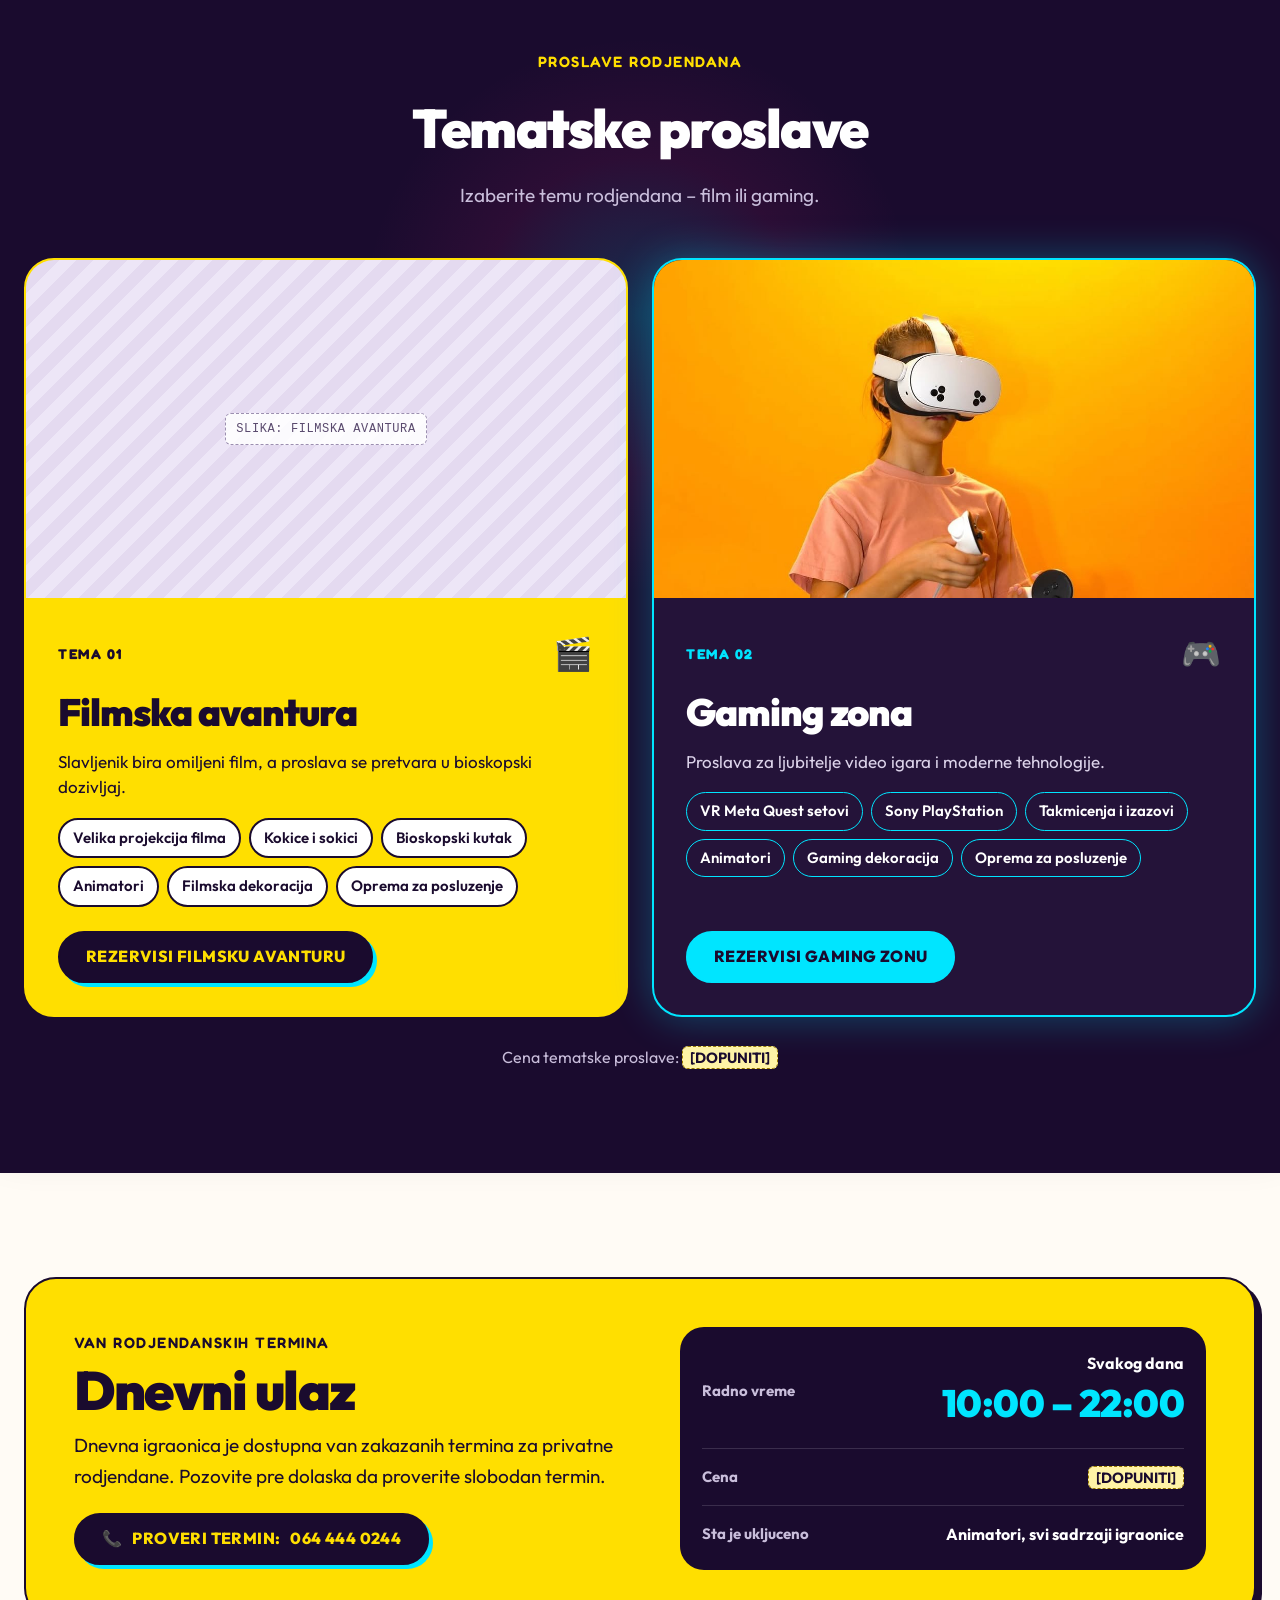
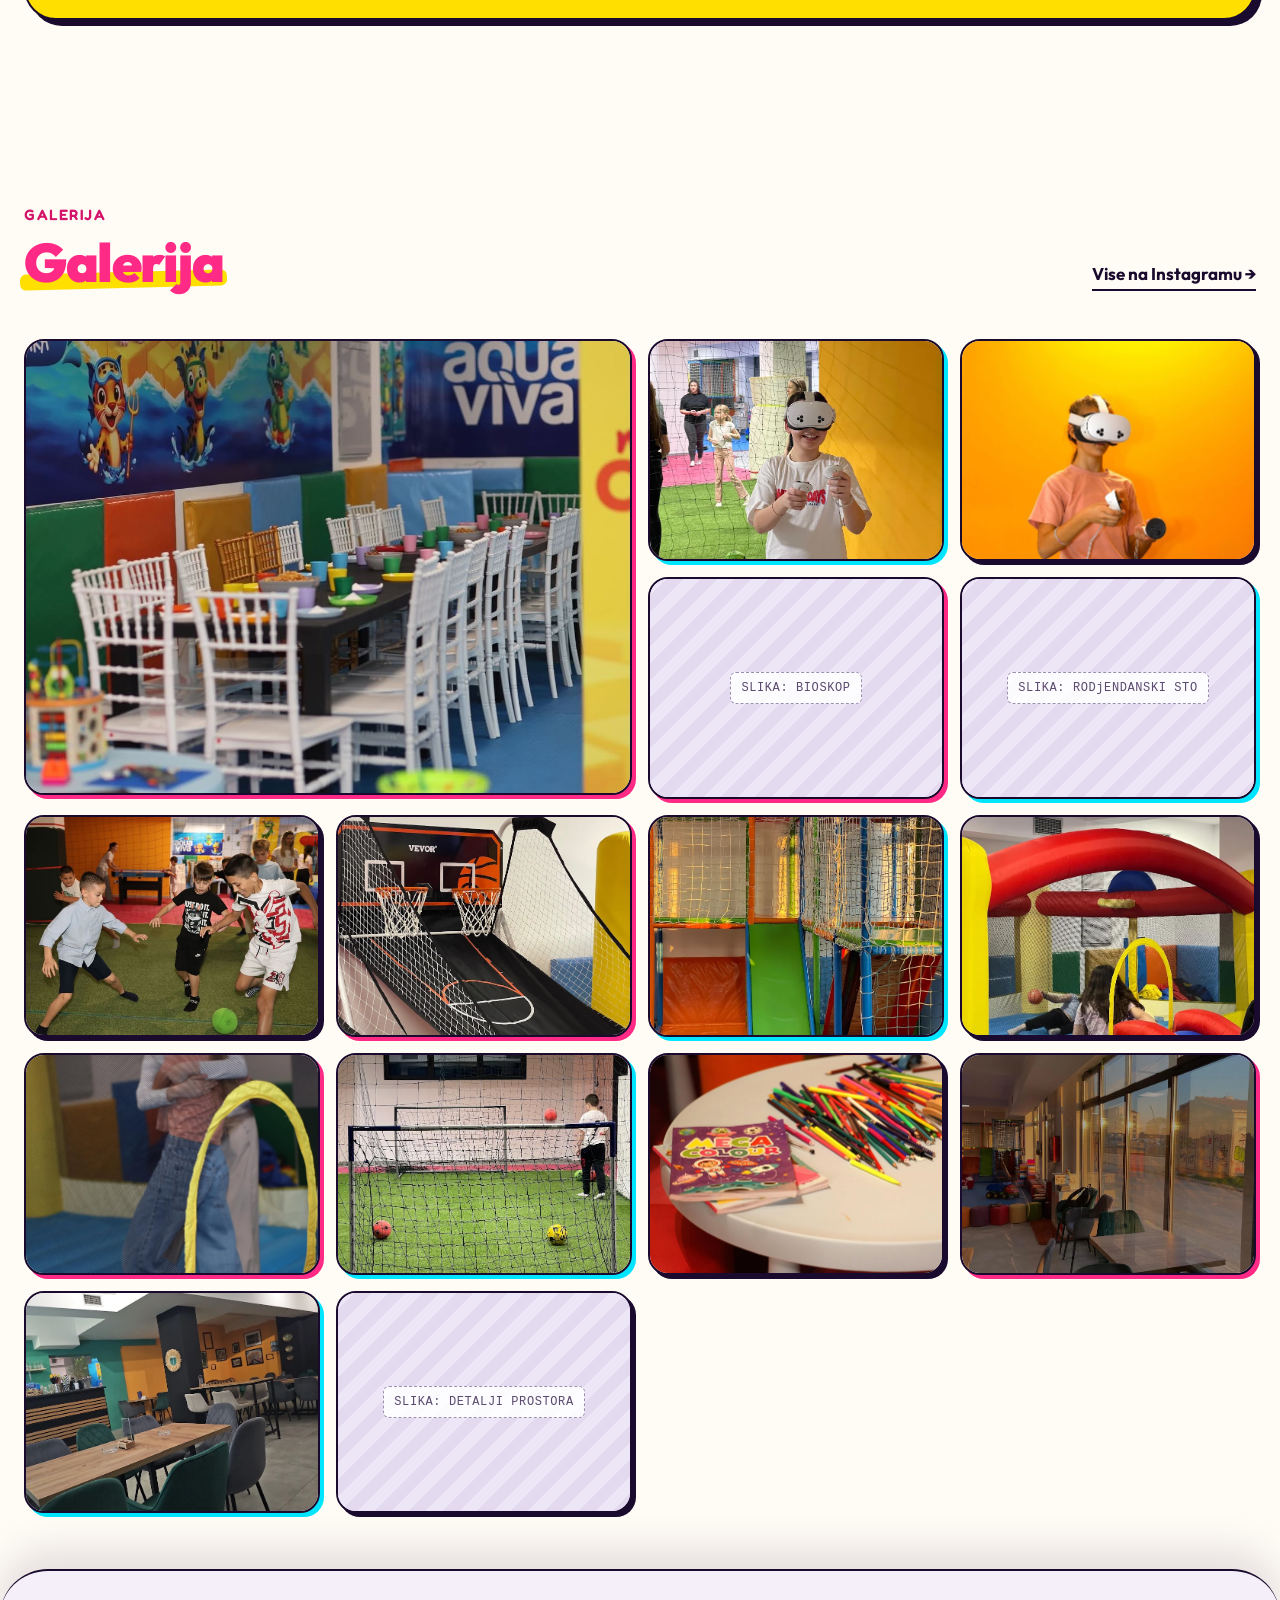
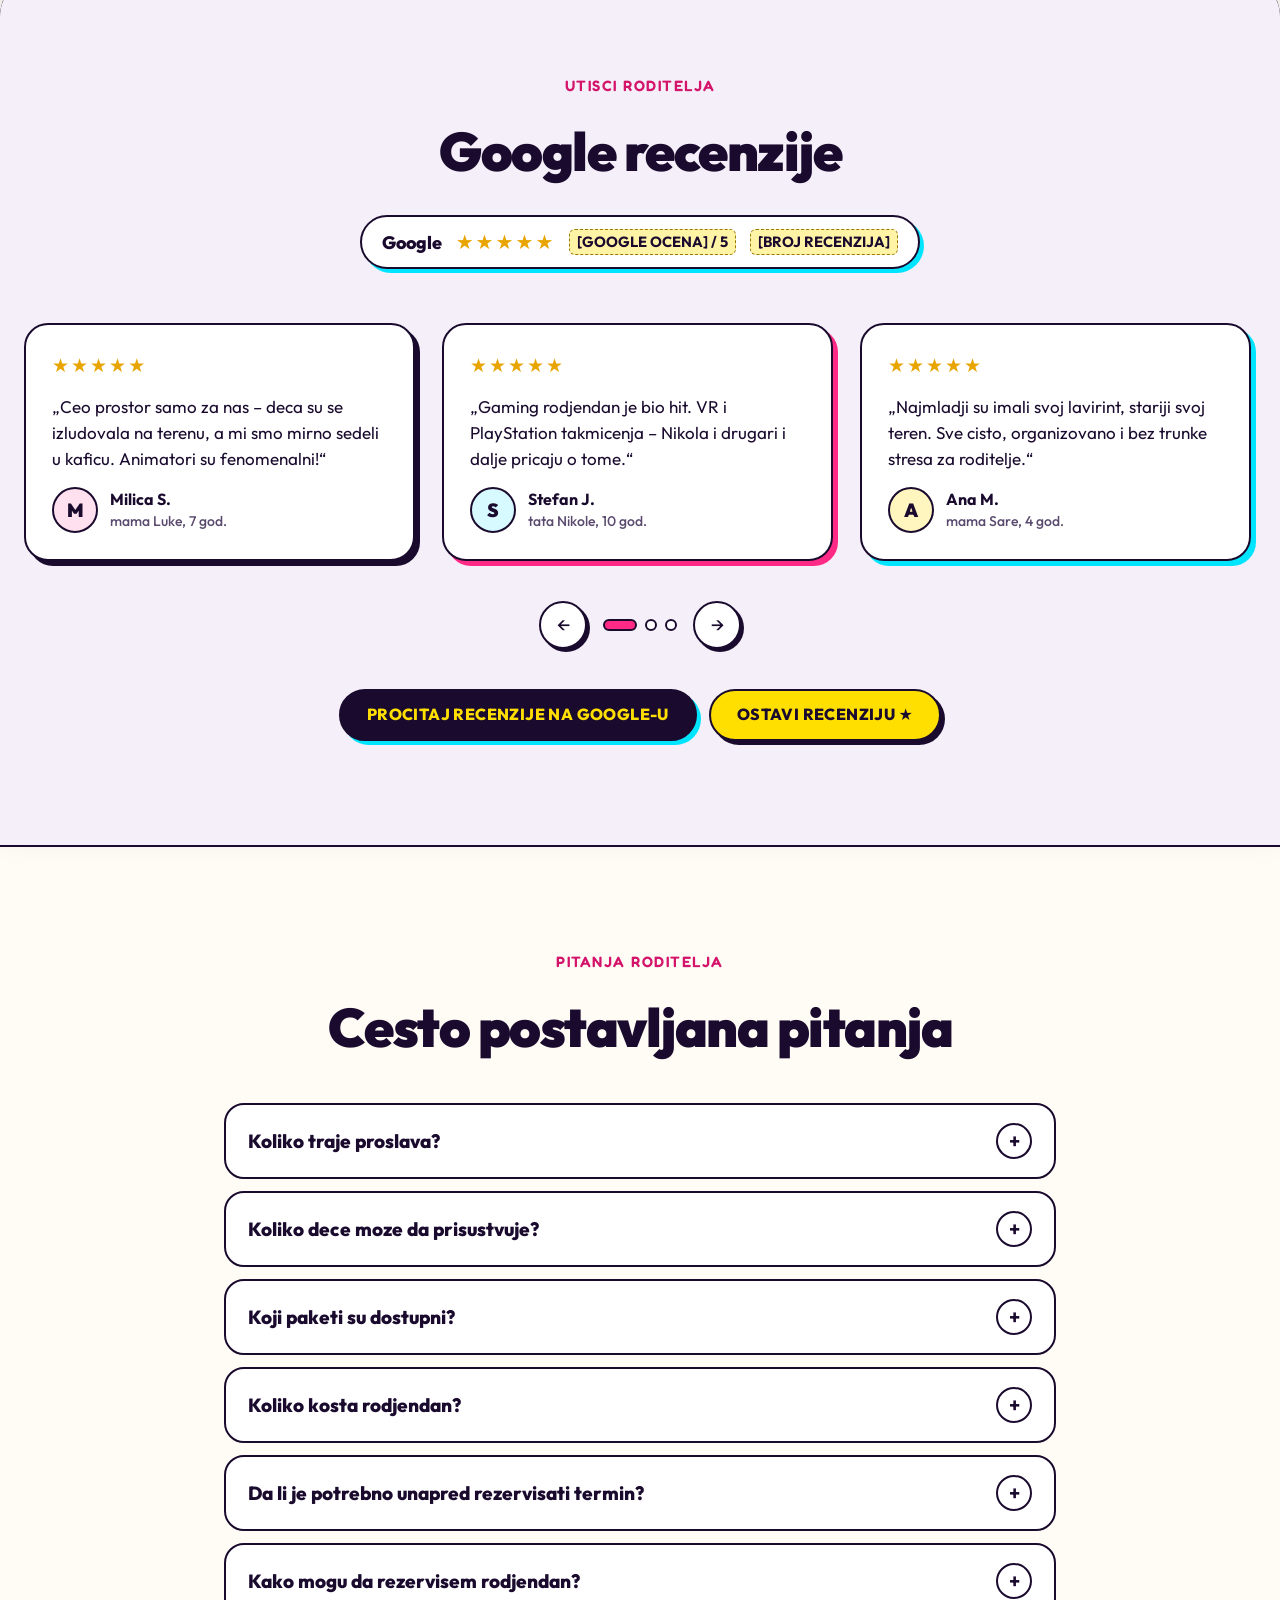
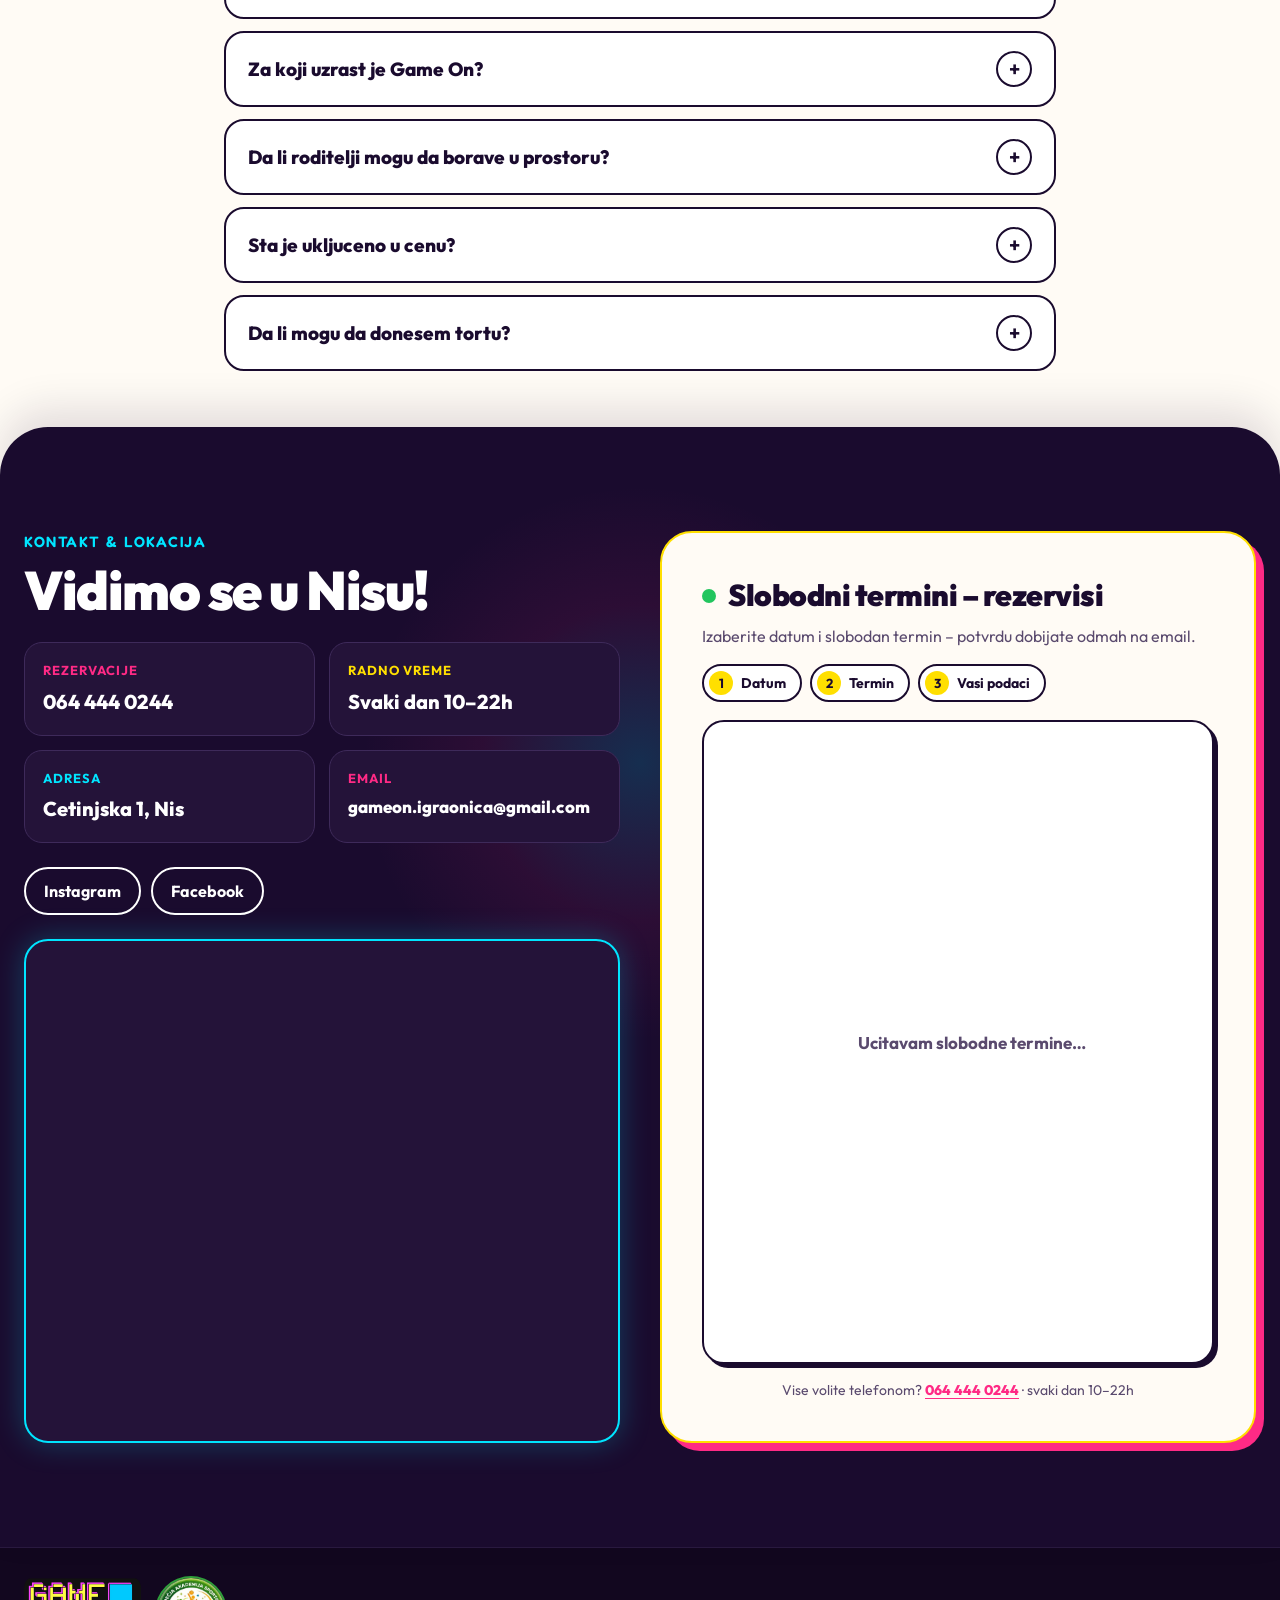
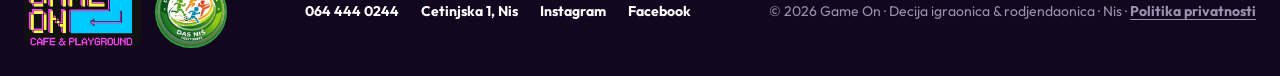
==== commit 844ce6e7: "Add files via upload" ====
--- a/index.html
+++ b/index.html
@@ -76,13 +76,14 @@
   "mainEntity": [
     {"@type":"Question","name":"Koji paketi su dostupni?","acceptedAnswer":{"@type":"Answer","text":"Dostupna su dva rodjendanska paketa (1h 45min): Meni sa kiflicama (800 RSD po detetu) i Meni sa picom (900 RSD po detetu). Igraonica je iskljucivo rezervisana za Vas. Dostupne su i tematske proslave Filmska avantura i Gaming zona."}},
     {"@type":"Question","name":"Koliko kosta rodjendan?","acceptedAnswer":{"@type":"Answer","text":"Cena je 800 RSD po detetu za Meni sa kiflicama i 900 RSD po detetu za Meni sa picom. Minimum 20 dece. Torta nije ukljucena u cenu."}},
-    {"@type":"Question","name":"Kako mogu da rezervisem rodjendan?","acceptedAnswer":{"@type":"Answer","text":"Posaljite zahtev preko forme na sajtu, pozovite 064 444 0244 ili pisite na gameon.igraonica@gmail.com. Termin je potvrdjen tek nakon nase potvrde."}},
+    {"@type":"Question","name":"Kako mogu da rezervisem rodjendan?","acceptedAnswer":{"@type":"Answer","text":"Izaberite slobodan datum i termin u kalendaru na sajtu i unesite svoje podatke – potvrdu rezervacije dobijate odmah na email. Za pitanja pozovite 064 444 0244 ili pisite na gameon.igraonica@gmail.com."}},
     {"@type":"Question","name":"Za koji uzrast je Game On?","acceptedAnswer":{"@type":"Answer","text":"Sadrzaji su prilagodjeni deci od 2 do 12+ godina – od mekog lavirinta za najmladje do VR Meta Quest zone za stariju decu."}},
     {"@type":"Question","name":"Da li roditelji mogu da borave u prostoru?","acceptedAnswer":{"@type":"Answer","text":"Da. Za roditelje je predvidjen kafic u okviru igraonice, sa ponudom hrane i pica."}},
     {"@type":"Question","name":"Sta je ukljuceno u cenu?","acceptedAnswer":{"@type":"Answer","text":"Neograniceno sokica i grickalica za decu, kiflice ili pica za slavlje (zavisno od menija) i animatori koji vode igru i animaciju dece. Na Vama je samo organizacija torte."}}
   ]
 }
 </script>
+<script src="analytics.js" defer></script>
 </head>
 <body>
 <a class="skip" href="#main">Preskoci na sadrzaj</a>
@@ -511,7 +512,7 @@
       <details><summary>Koji paketi su dostupni?</summary><p>Dostupna su dva rodjendanska paketa (1h 45min): <strong>Meni sa kiflicama</strong> (800 RSD po detetu) i <strong>Meni sa picom</strong> (900 RSD po detetu). Igraonica je iskljucivo rezervisana za Vas. Dostupne su i tematske proslave <strong>Filmska avantura</strong> i <strong>Gaming zona</strong>.</p></details>
       <details><summary>Koliko kosta rodjendan?</summary><p>Cena je 800 RSD po detetu za Meni sa kiflicama i 900 RSD po detetu za Meni sa picom. Minimum 20 dece. Torta nije ukljucena u cenu.</p></details>
       <details><summary>Da li je potrebno unapred rezervisati termin?</summary><p>Svi slobodni termini su dostupni u sekciji ispod – <a href="#rezervacija">pogledajte i rezervisite</a>.</p></details>
-      <details><summary>Kako mogu da rezervisem rodjendan?</summary><p>Posaljite zahtev preko <a href="#rezervacija">forme za rezervaciju</a>, pozovite <a href="tel:+381644440244">064 444 0244</a> ili pisite na <a href="mailto:gameon.igraonica@gmail.com">gameon.igraonica@gmail.com</a>. Termin je potvrdjen tek nakon nase potvrde.</p></details>
+      <details><summary>Kako mogu da rezervisem rodjendan?</summary><p>Izaberite slobodan datum i termin u <a href="#rezervacija">kalendaru za rezervaciju</a> i unesite svoje podatke – potvrdu rezervacije dobijate odmah na email. Za pitanja pozovite <a href="tel:+381644440244">064 444 0244</a> ili pisite na <a href="mailto:gameon.igraonica@gmail.com">gameon.igraonica@gmail.com</a>.</p></details>
       <details><summary>Za koji uzrast je Game On?</summary><p>Sadrzaji su prilagodjeni deci od 2 do 12+ godina – od mekog lavirinta za najmladje do VR Meta Quest zone za stariju decu.</p></details>
       <details><summary>Da li roditelji mogu da borave u prostoru?</summary><p>Da. Za roditelje je predvidjen kafic u okviru igraonice, sa ponudom hrane i pica.</p></details>
       <details><summary>Sta je ukljuceno u cenu?</summary><p>Neograniceno sokica i grickalica za decu, kiflice ili pica za slavlje (zavisno od menija) i animatori koji vode igru i animaciju dece. Na Vama je samo organizacija torte.</p></details>
@@ -569,6 +570,7 @@
     if (done) return; done = true;
     (function (C, A, L) { var p = function (a, ar) { a.q.push(ar); }; var d = C.document; C.Cal = C.Cal || function () { var cal = C.Cal; var ar = arguments; if (!cal.loaded) { cal.ns = {}; cal.q = cal.q || []; d.head.appendChild(d.createElement("script")).src = A; cal.loaded = true; } if (ar[0] === L) { var api = function () { p(api, arguments); }; var namespace = ar[1]; api.q = api.q || []; if (typeof namespace === "string") { cal.ns[namespace] = cal.ns[namespace] || api; p(cal.ns[namespace], ar); p(cal, ["initNamespace", namespace]); } else p(cal, ar); return; } p(cal, ar); }; })(window, "https://app.cal.com/embed/embed.js", "init");
     Cal("init", { origin: "https://app.cal.com" });
+    Cal.config = Cal.config || {}; Cal.config.forwardQueryParams = true;
     Cal("on", { action: "linkReady", callback: function () { el.classList.add("ready"); } });
     var mo = new MutationObserver(function () {
       var cal = el.querySelector('cal-inline, iframe');
@@ -577,28 +579,29 @@
       el.classList.add('ready'); mo.disconnect();
     });
     mo.observe(el, { childList: true, subtree: true });
-    var CAL_USER = "vlada-2iou1r", CAL_EVENT = "rezervacija-termina-igraonica";
+    function calLink() { return "vlada-2iou1r/rezervacija-termina-igraonica"; }
     var cfg = { "layout": "month_view", "useSlotsViewOnSmallScreen": "true", "theme": "light", "timeFormat": "24" };
+    function setProg() {  }
     function mount(first) {
       if (mount.done) return; mount.done = true;
       if (first) { cfg.month = first.slice(0, 7); cfg.date = first; }
       if (window.GO_CAL_NOTES) cfg.notes = window.GO_CAL_NOTES;
-      Cal("inline", { elementOrSelector: "#my-cal-inline", calLink: CAL_USER + "/" + CAL_EVENT, config: cfg });
+      setProg();
+      Cal("inline", { elementOrSelector: "#my-cal-inline", calLink: calLink(), config: cfg });
     }
     window.goCalPrefill = function (notes) {
       if (!mount.done) return;
-      cfg.notes = notes;
+      cfg.notes = notes; delete cfg.month; delete cfg.date;
+      setProg();
       el.innerHTML = '<div id="my-cal-inline-' + Date.now() + '"></div>';
-      Cal("inline", { elementOrSelector: '#' + el.firstChild.id, calLink: CAL_USER + "/" + CAL_EVENT, config: cfg });
+      Cal("inline", { elementOrSelector: '#' + el.firstChild.id, calLink: calLink(), config: cfg });
     };
-    // Uvek pronadji prvi dan sa slobodnim terminom (uzivo iz Cal.com-a, pri svakom otvaranju sajta).
-    // Pretrazuje do 12 meseci unapred u blokovima od 4 meseca; ako Cal.com ne odgovori, kalendar se otvara normalno.
     var f = function (d) { return d.toISOString().slice(0, 10); }, DAY = 864e5, now = Date.now();
     setTimeout(function () { mount(); }, 7000);
     function search(i) {
       if (i >= 3) { mount(); return; }
-      var s = new Date(now + i * 120 * DAY), e = new Date(now + (i + 1) * 120 * DAY);
-      fetch("https://api.cal.com/v2/slots?eventTypeSlug=" + CAL_EVENT + "&username=" + CAL_USER + "&start=" + f(s) + "&end=" + f(e) + "&timeZone=Europe/Belgrade", { headers: { "cal-api-version": "2024-09-04" }, cache: "no-store" })
+      var parts = calLink().split('/'), s = new Date(now + i * 120 * DAY), e = new Date(now + (i + 1) * 120 * DAY);
+      fetch("https://api.cal.com/v2/slots?eventTypeSlug=" + parts[1] + "&username=" + parts[0] + "&start=" + f(s) + "&end=" + f(e) + "&timeZone=Europe/Belgrade", { headers: { "cal-api-version": "2024-09-04" }, cache: "no-store" })
         .then(function (r) { return r.ok ? r.json() : null; })
         .then(function (j) {
           if (!j) { mount(); return; }
@@ -643,7 +646,7 @@
       <a class="ig" href="https://www.instagram.com/igraonicagameon/" target="_blank" rel="noopener">Instagram</a>
       <a class="fb" href="https://www.facebook.com/p/Igraonica-Game-On-61588146980628/" target="_blank" rel="noopener">Facebook</a>
     </nav>
-    <p class="ftr-copy">© 2026 Game On · Decija igraonica &amp; rodjendaonica · Nis</p>
+    <p class="ftr-copy">© 2026 Game On · Decija igraonica &amp; rodjendaonica · Nis · <a class="priv" href="privatnost.html" style="color:inherit;text-decoration:underline">Politika privatnosti</a></p>
   </div>
 </footer>
 
--- a/styles.css
+++ b/styles.css
@@ -437,7 +437,8 @@
 @media(max-width:719px){
   .ftr-row{gap:16px 18px;justify-content:space-between;align-items:center}
   .ftr-contact{display:contents}
-  .ftr-contact a:not(.ig):not(.fb){display:none}
+  .ftr-contact a:not(.ig):not(.fb):not(.priv){display:none}
+  .ftr .priv{order:5}
   .ftr-copy{order:2;flex:1 1 100%}
   .ftr .ig{order:3}.ftr .fb{order:4}
 }
